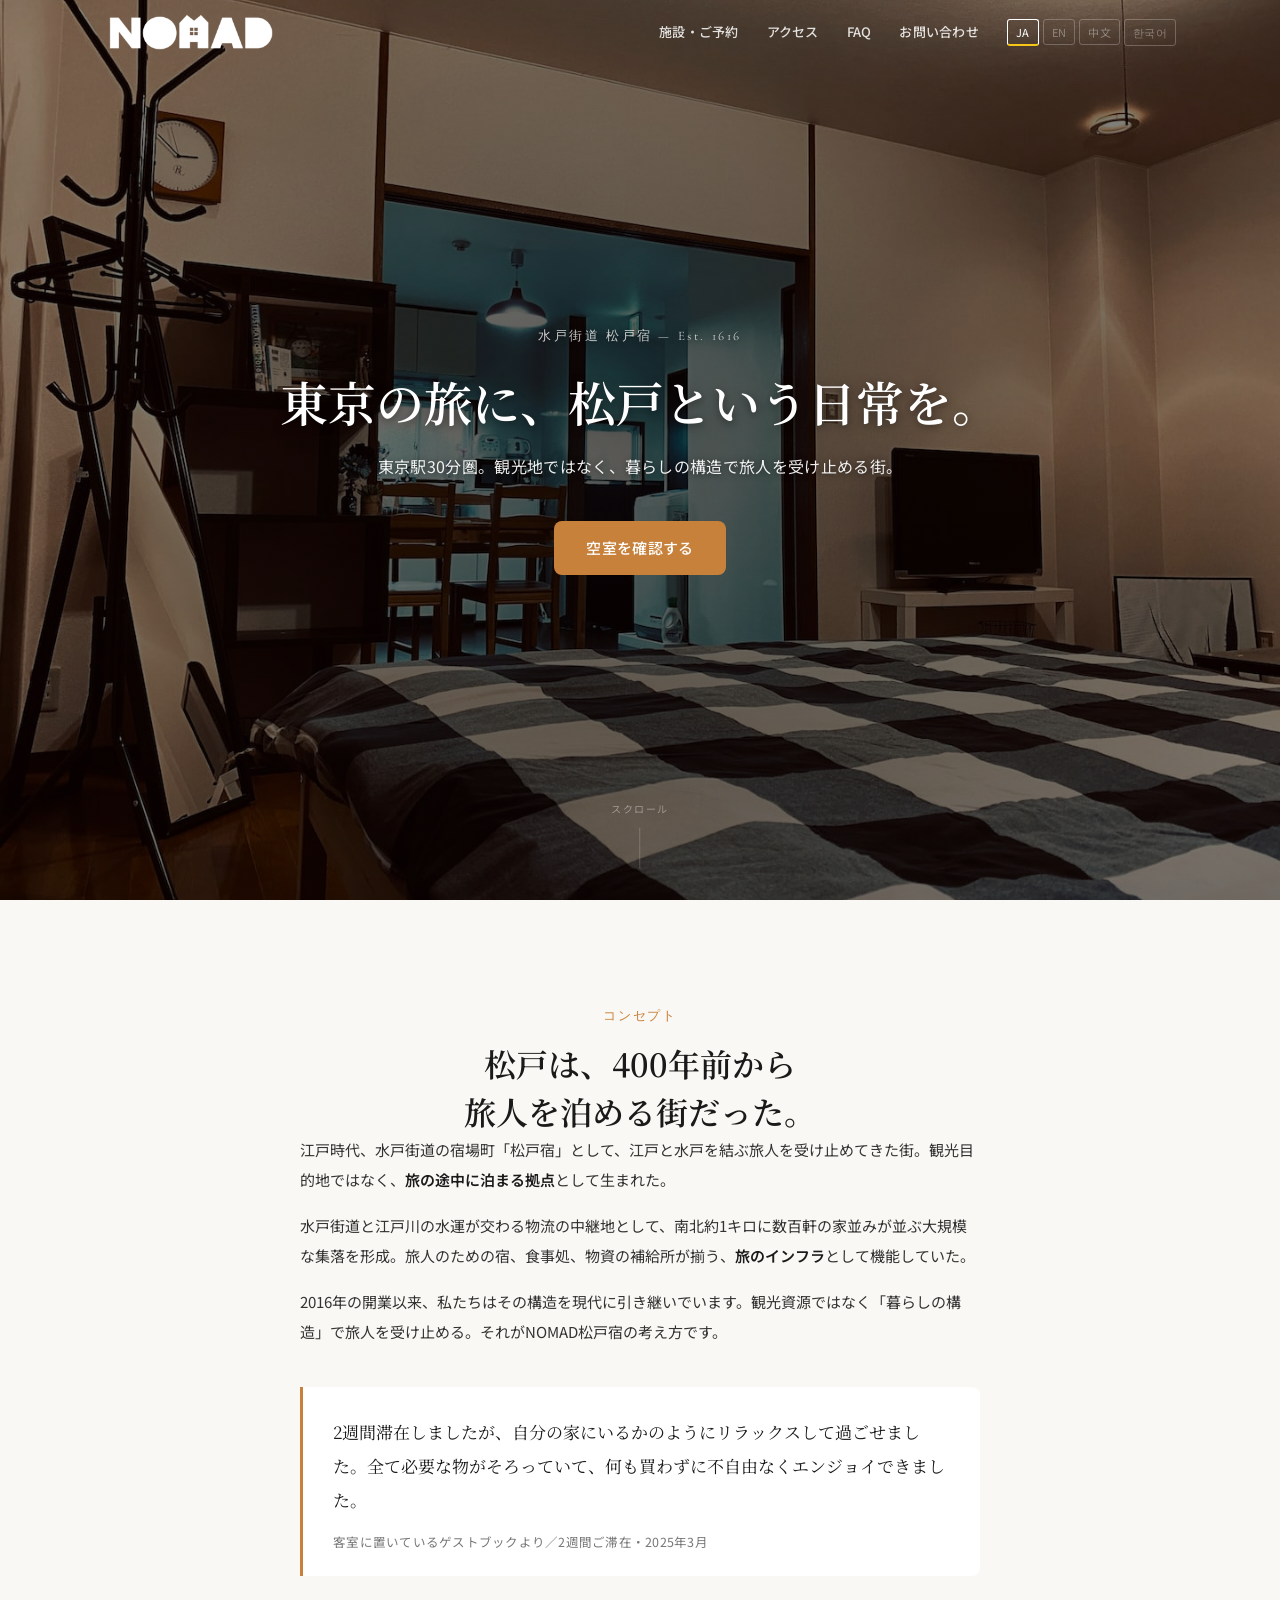
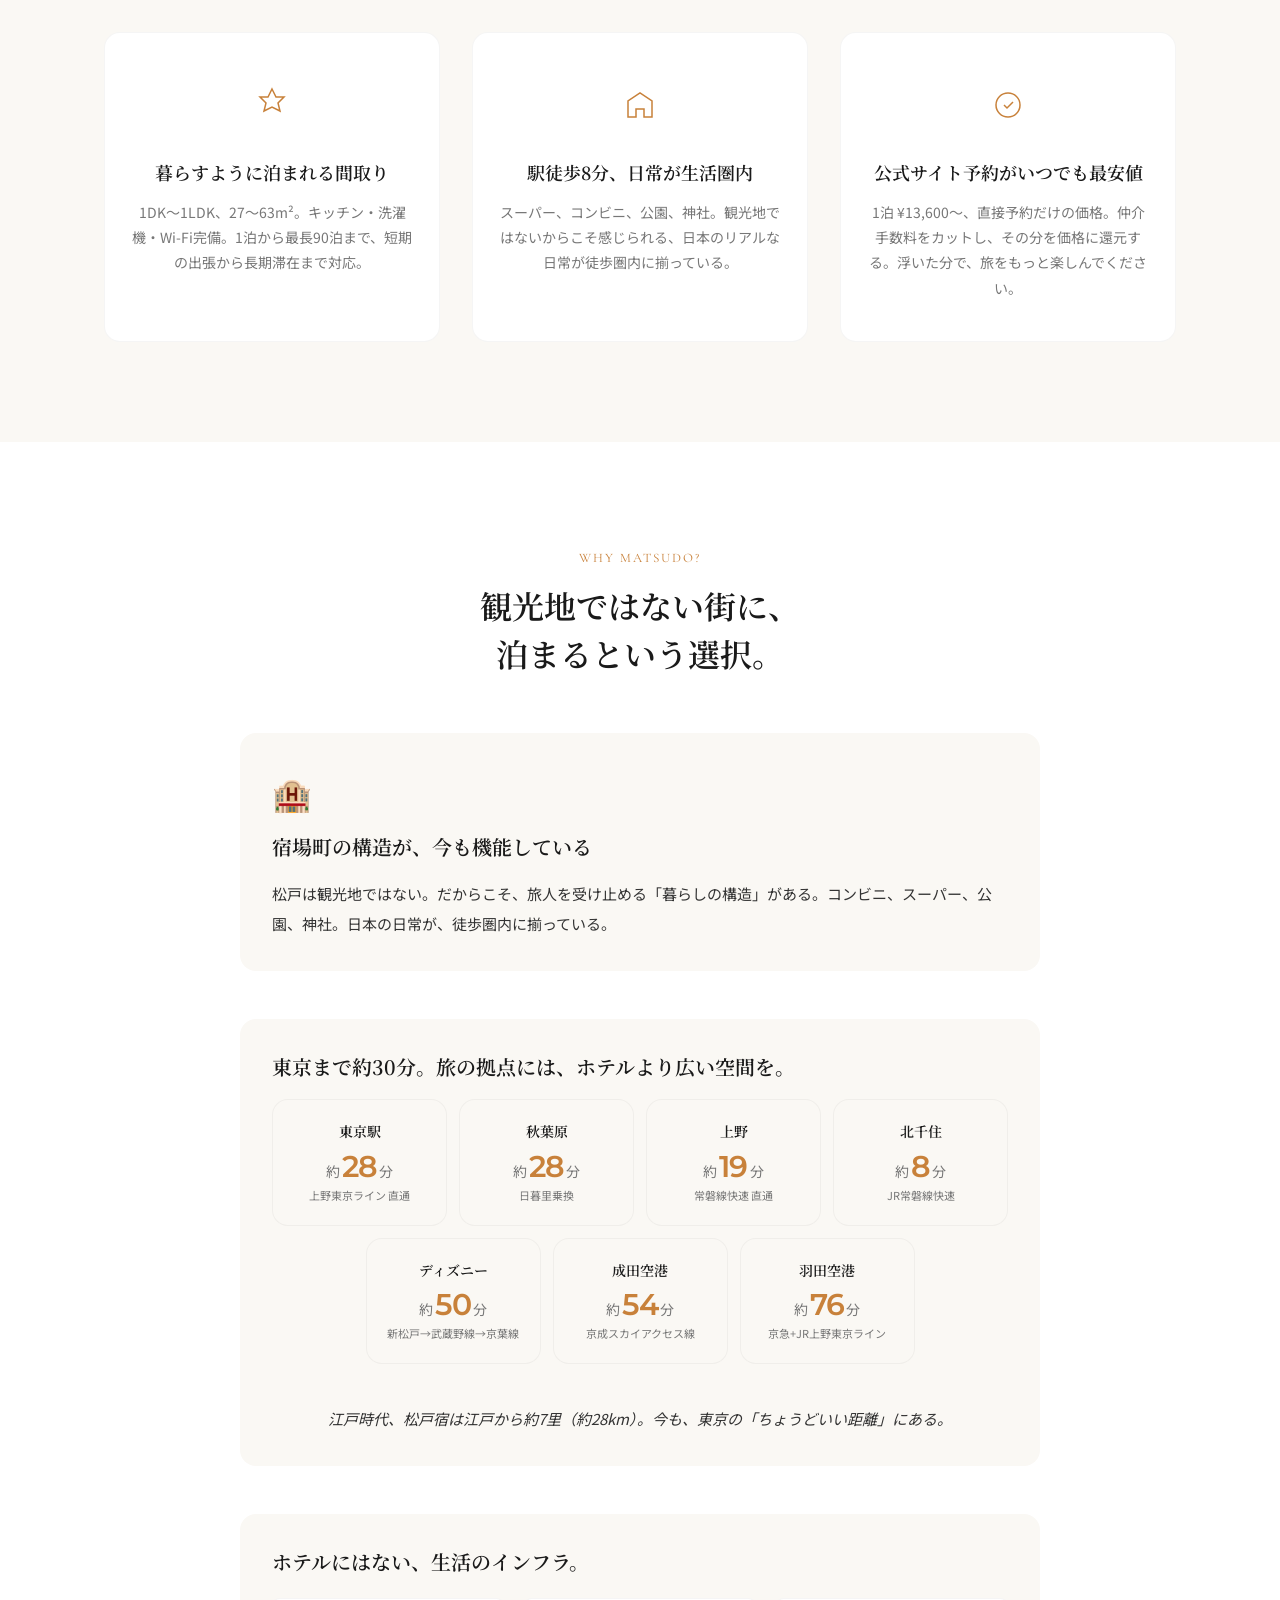
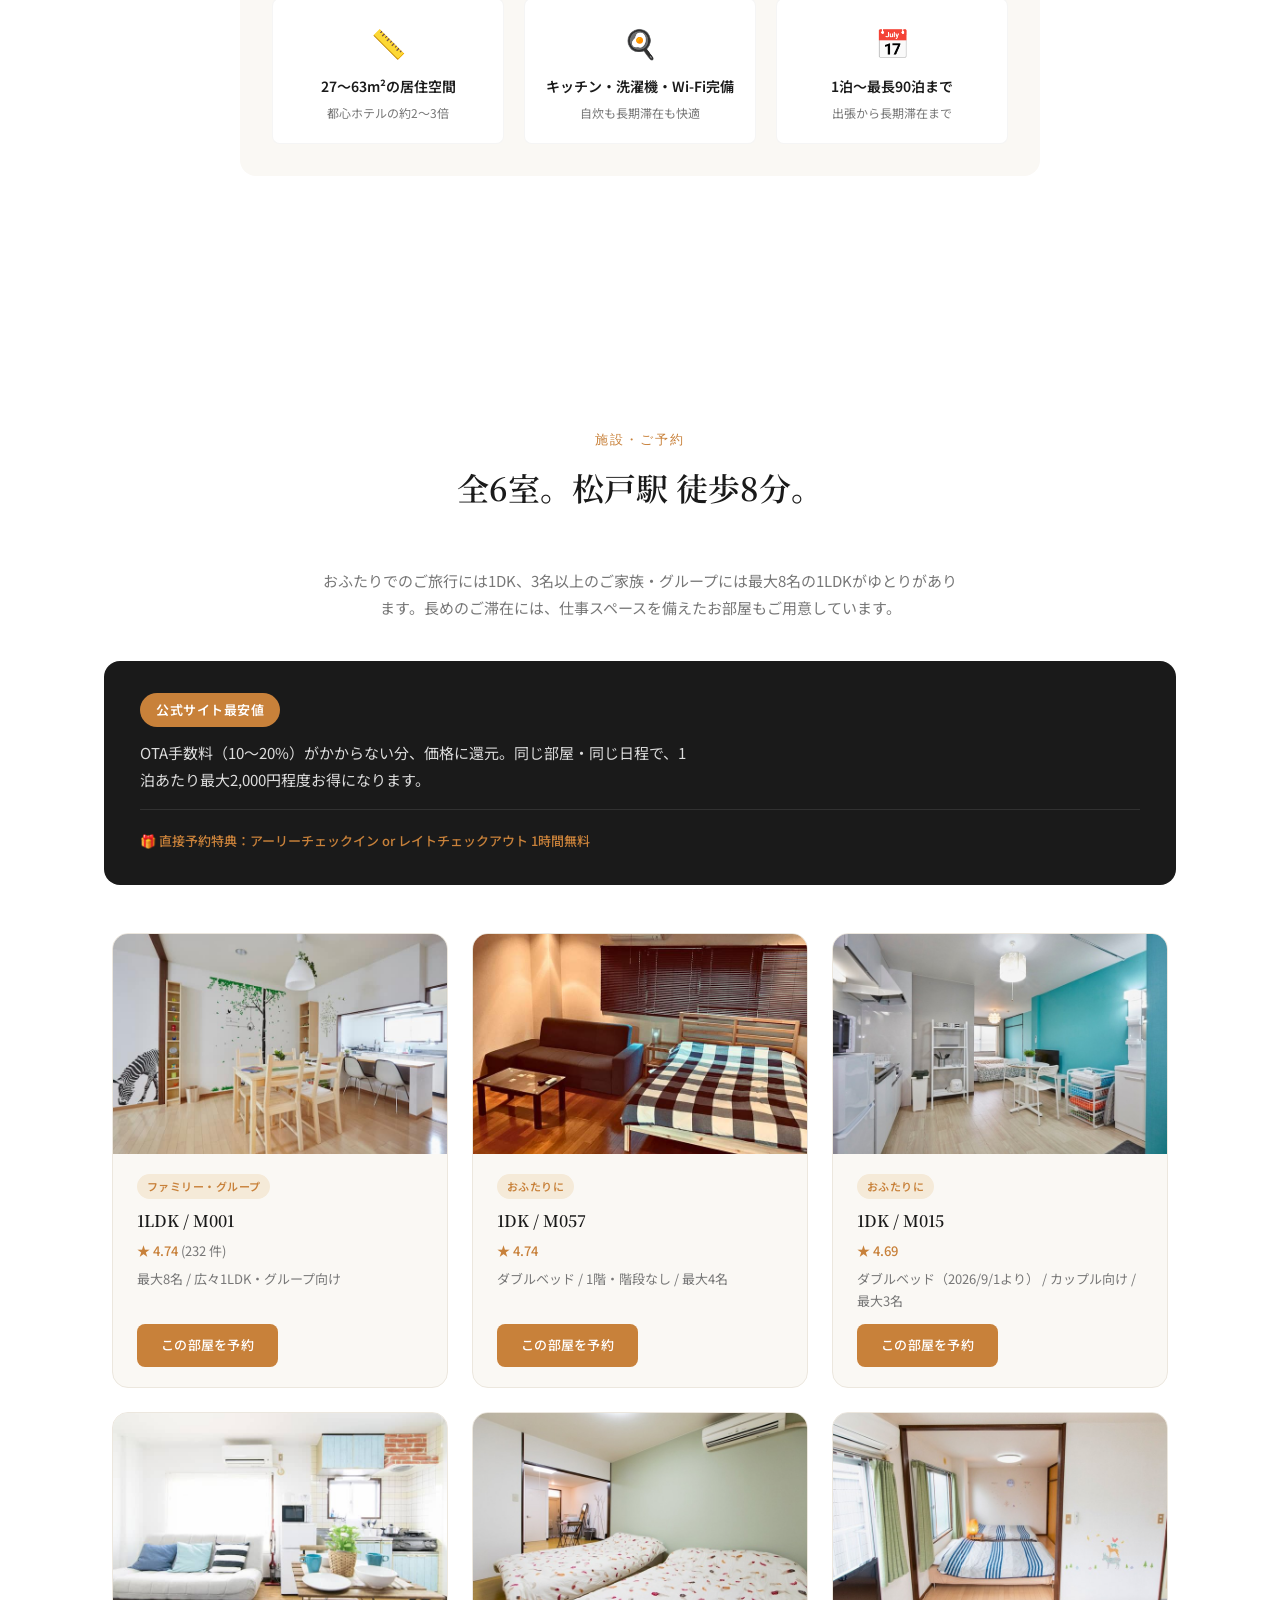
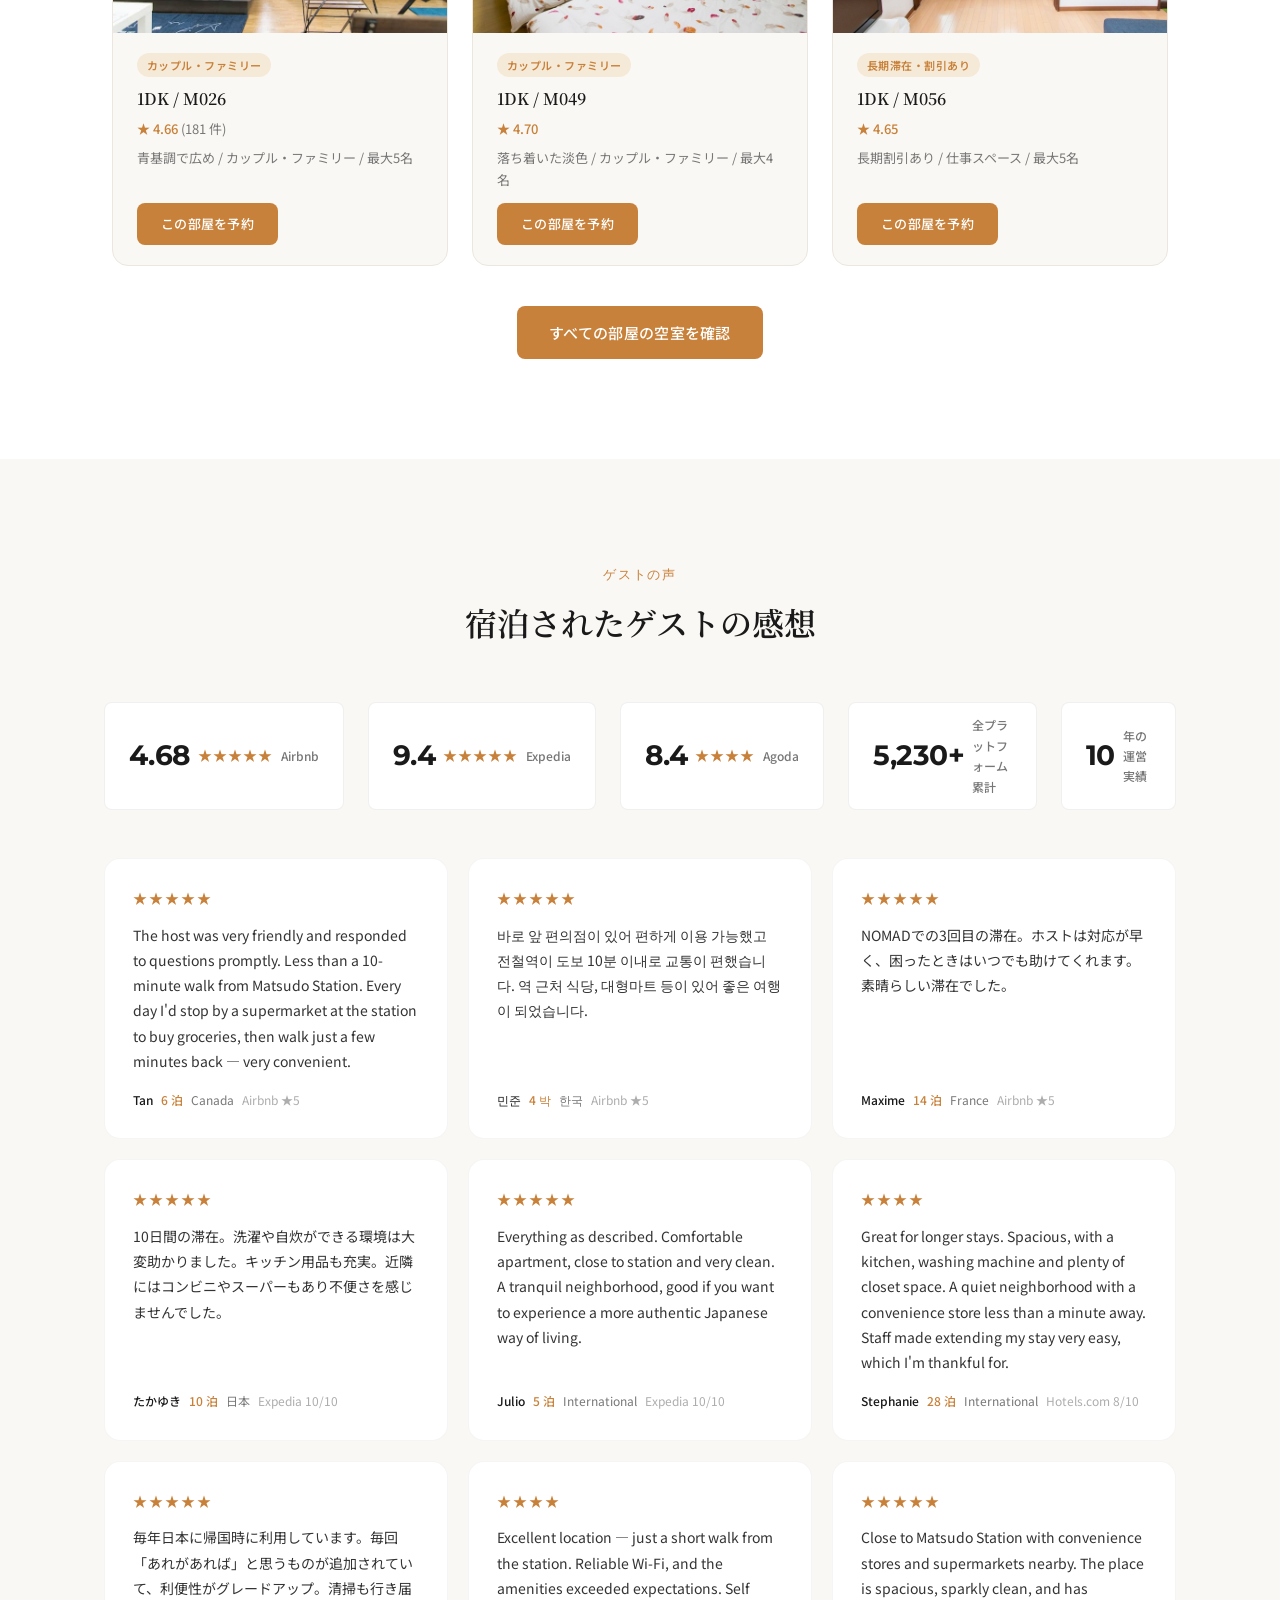
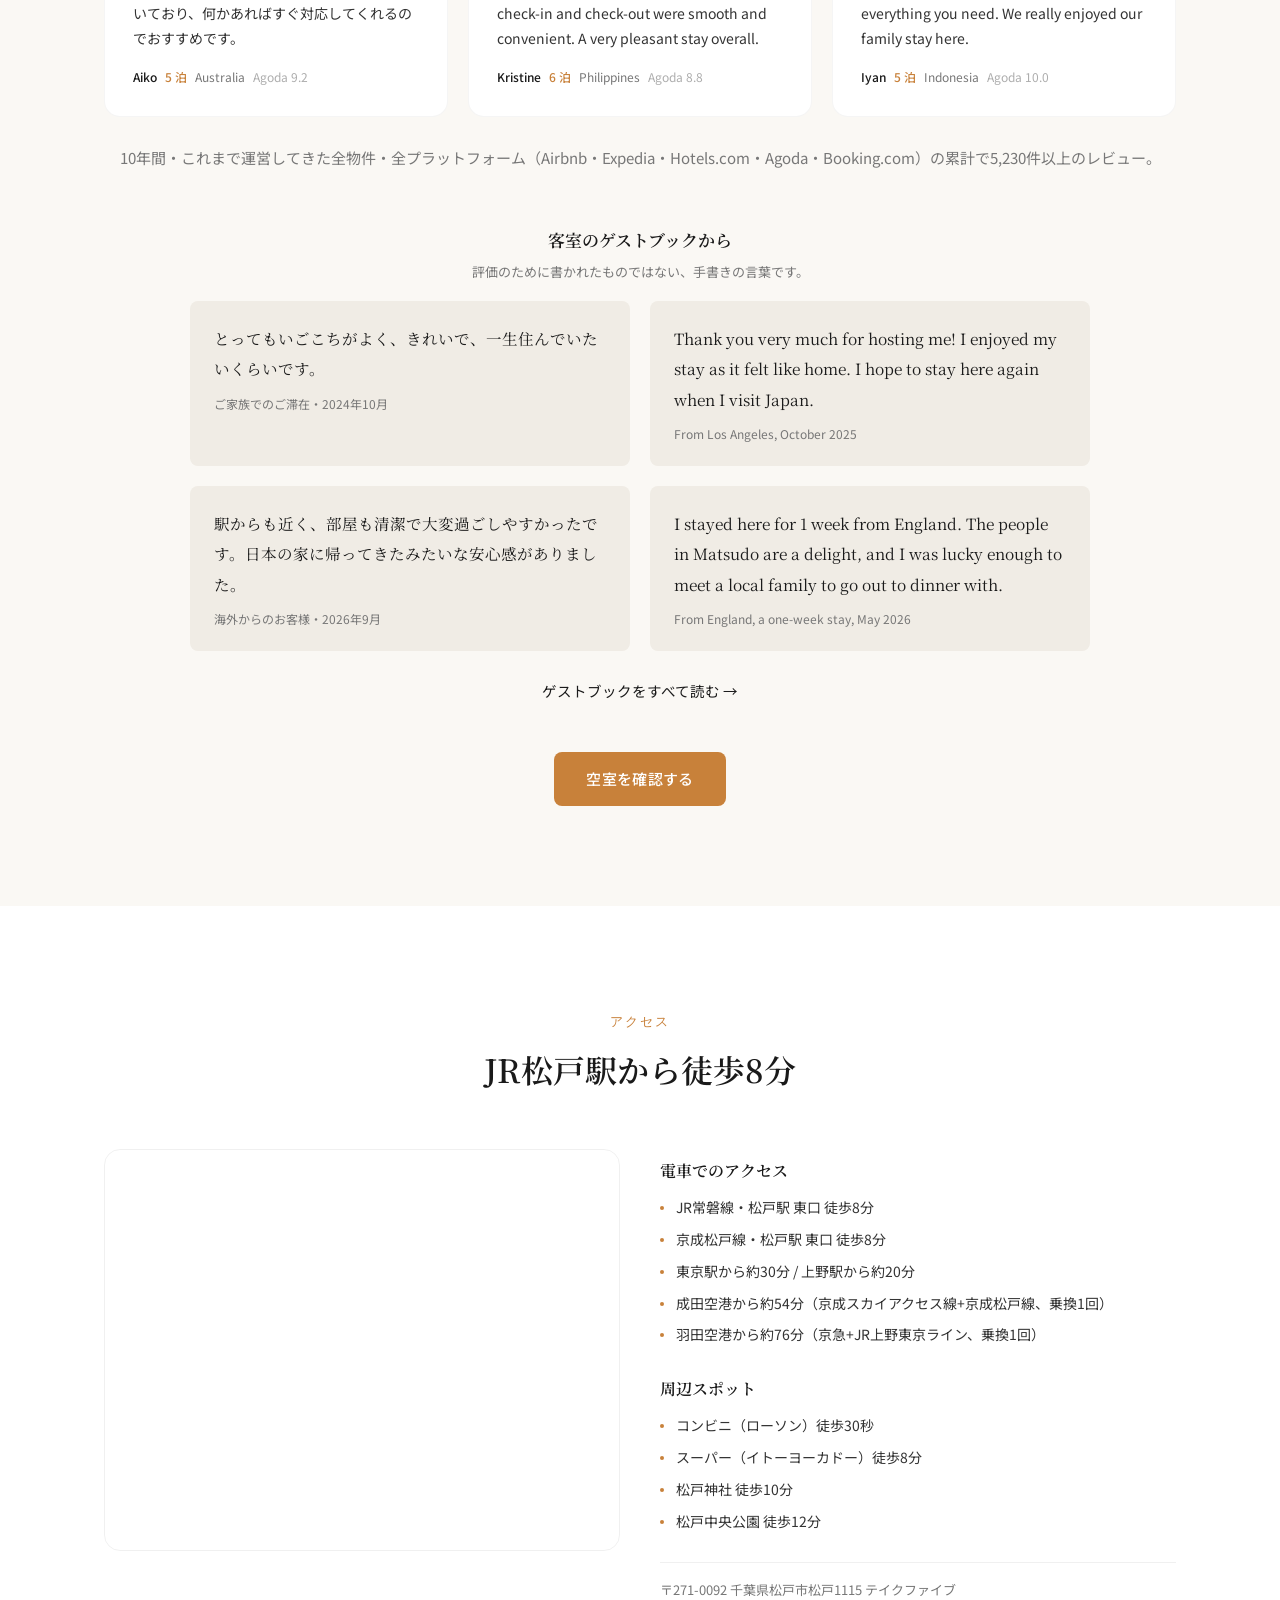
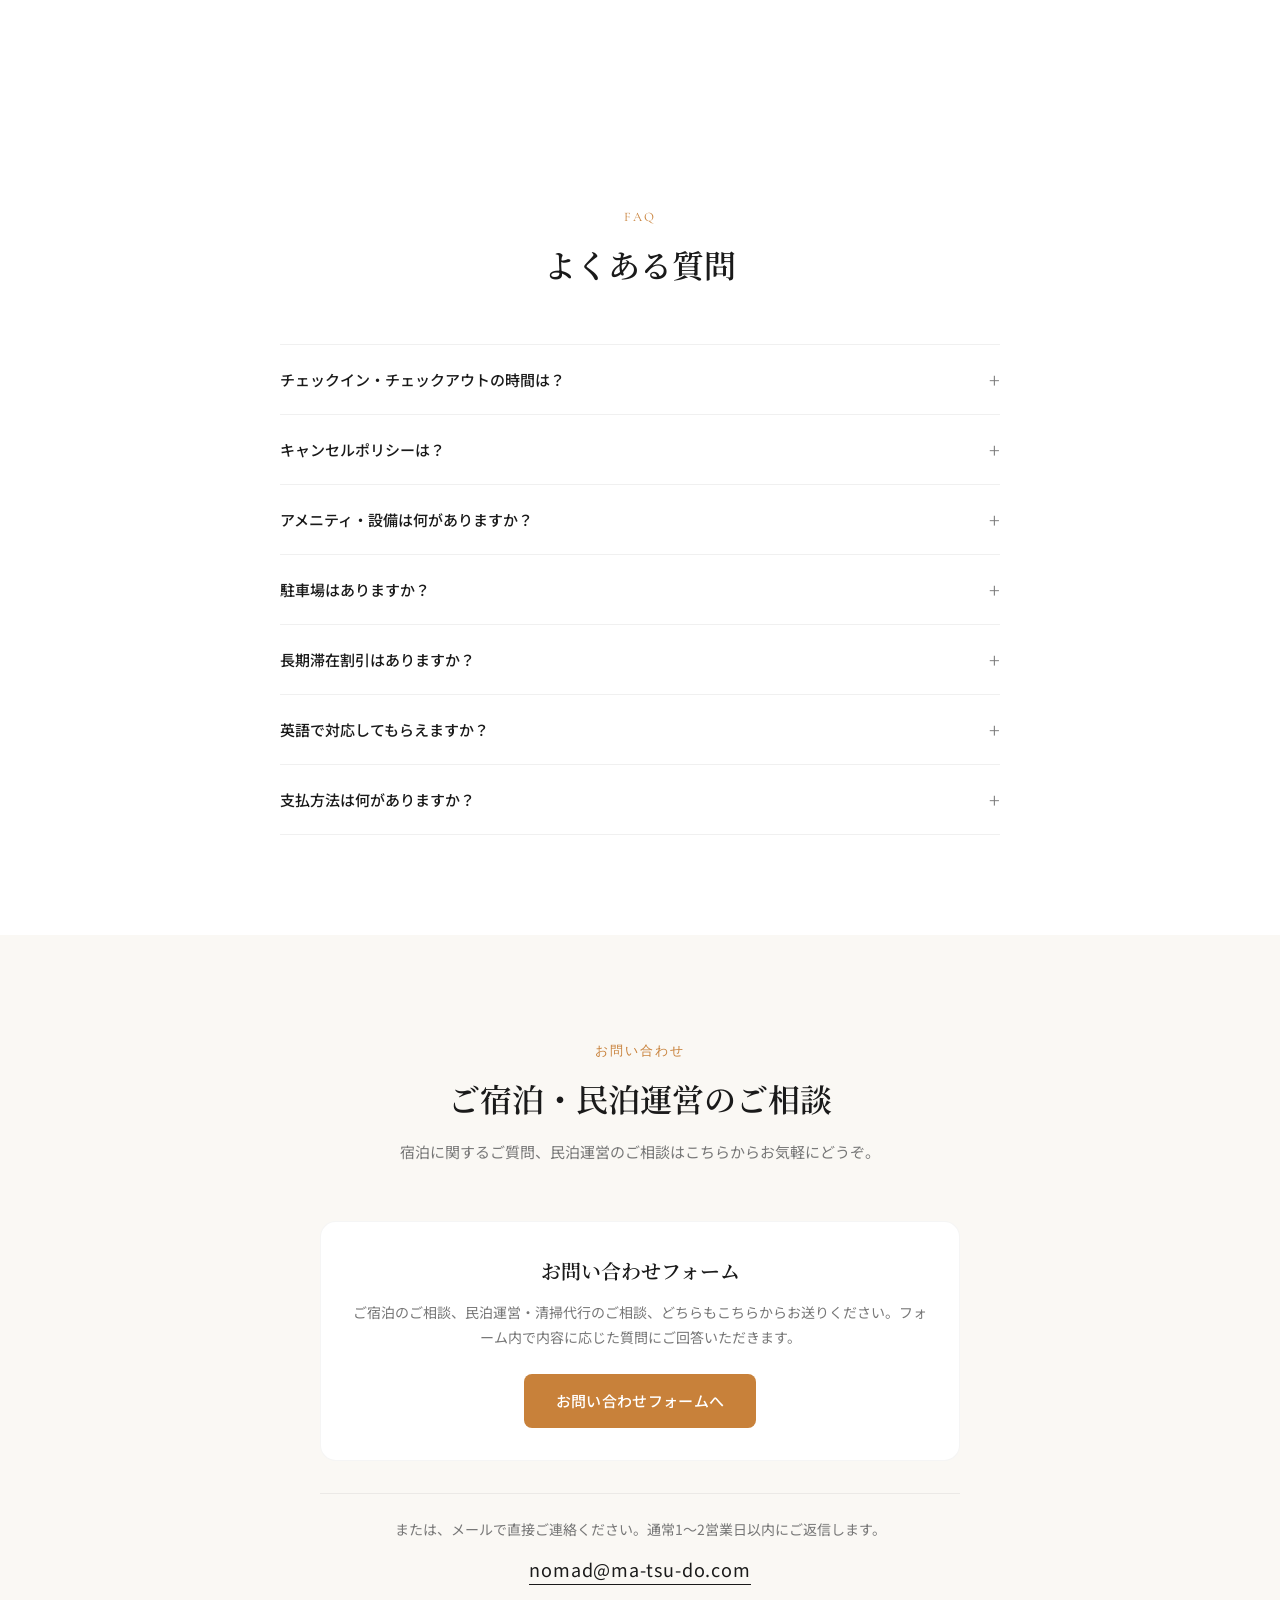
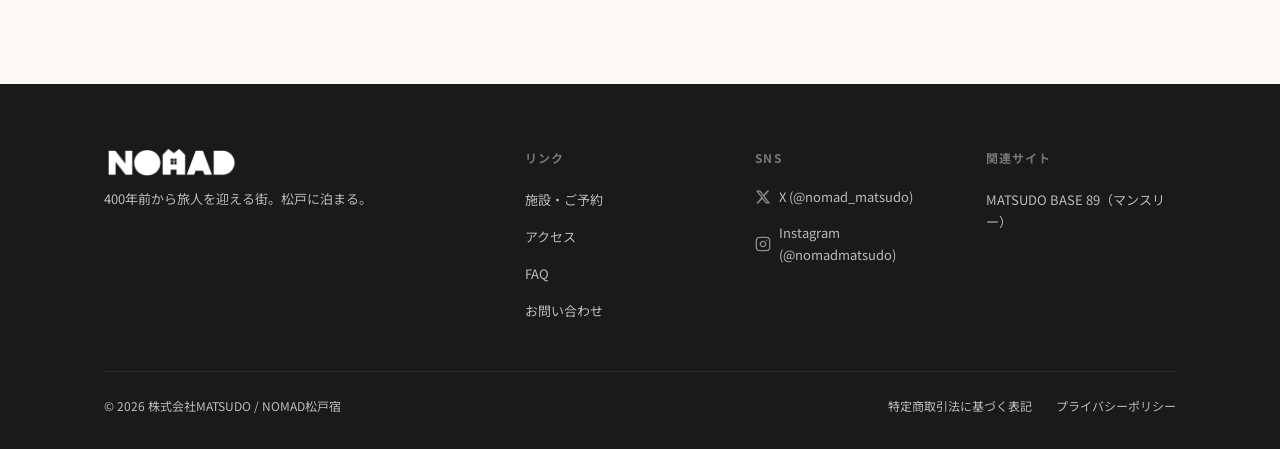
==== index.html @ 2a86c9de "101の表記を「段差なし」から「階段なし」に修正（入口に2段のステップがあるため） Co-Authored-By: Claude Opus 5.5 <noreply@anthropic.com>" ====
<!DOCTYPE html>
<html lang="ja">
<head>
  <meta charset="UTF-8">
  <meta name="viewport" content="width=device-width, initial-scale=1.0">
  <title>NOMAD 松戸宿 | 400年前から旅人を迎える街、松戸に泊まる。</title>
  <meta name="description" content="400年前から旅人を迎える街、松戸に泊まる。松戸駅徒歩8分・全6室の民泊（1DK中心 / 1LDKあり）。キッチン・洗濯機・Wi-Fi完備。1泊から最長90泊まで、出張・観光・長期滞在に。成田空港54分／羽田76分。公式サイト直接予約で最安値保証。">
  <meta property="og:title" content="NOMAD 松戸宿 | 400年前から旅人を迎える街、松戸に泊まる。">
  <meta property="og:description" content="400年前から旅人を迎えてきた松戸で、暮らすように過ごす。松戸駅徒歩8分・全6室（1DK中心 / 1LDKあり）。">
  <meta property="og:type" content="website">
  <meta property="og:url" content="https://nomadmatsudo.com">
  <meta property="og:image" content="https://nomadmatsudo.com/img/ogp-2026-10.jpg">
  <meta property="og:image:width" content="1200">
  <meta property="og:image:height" content="630">
  <meta property="og:locale" content="ja_JP">
  <meta property="og:locale:alternate" content="en_US">
  <meta property="og:locale:alternate" content="zh_CN">
  <meta property="og:locale:alternate" content="ko_KR">
  <link rel="canonical" href="https://nomadmatsudo.com">
  <meta name="robots" content="index,follow">
  <link rel="preload" as="image" href="img/hero-bg.jpg">
  <link rel="preconnect" href="https://fonts.googleapis.com">
  <link rel="preconnect" href="https://fonts.gstatic.com" crossorigin>
  <link href="https://fonts.googleapis.com/css2?family=Cormorant+Garamond:ital,wght@0,400;0,600;1,400&family=Montserrat:wght@600;700&family=Noto+Sans+JP:wght@300;400;500;700&family=Noto+Serif+JP:wght@400;600;700&display=swap" rel="stylesheet">

  <script type="application/ld+json">
  {
    "@context": "https://schema.org",
    "@type": "LodgingBusiness",
    "name": "NOMAD 松戸宿",
    "description": "かつて宿場町だった街、松戸に泊まる。松戸駅徒歩8分の宿。1泊から最長90泊まで対応。",
    "url": "https://nomadmatsudo.com",
    "address": {
      "@type": "PostalAddress",
      "streetAddress": "松戸1115 テイクファイブ",
      "addressLocality": "松戸市",
      "addressRegion": "千葉県",
      "postalCode": "271-0092",
      "addressCountry": "JP"
    },
    "geo": {
      "@type": "GeoCoordinates",
      "latitude": 35.779743,
      "longitude": 139.901207
    },
    "offers": {
      "@type": "AggregateOffer",
      "lowPrice": 13600,
      "priceCurrency": "JPY",
      "availability": "https://schema.org/InStock"
    },
    "numberOfRooms": 6,
    "checkinTime": "15:00",
    "checkoutTime": "11:00",
    "sameAs": [
      "https://x.com/nomad_matsudo",
      "https://www.instagram.com/nomadmatsudo/"
    ]
  }
  </script>

<style>
/* ========================================
   NOMAD 松戸宿 — LP Stylesheet v6
   ======================================== */

/* --- Custom Properties --- */
:root {
  --ink: #1a1a1a;
  --warm: #c8813a;
  --warm-light: #f5ead8;
  --bg: #faf8f4;
  --bg-alt: #f0ece5;
  --text: #333;
  --text-light: #777;
  --white: #fff;
  --serif: 'Noto Serif JP', serif;
  --sans: 'Noto Sans JP', sans-serif;
  --display: 'Cormorant Garamond', serif;
  --radius: 8px;
  --radius-lg: 16px;
  --transition: 0.3s ease;
  --max-width: 1120px;
  /* NOMAD logo colors — accent use only */
  --nomad-blue: #1a3da6;
  --nomad-yellow: #f5c518;
  --nomad-red: #d4251b;
  --nomad-pink: #e87aa4;
}

/* --- Reset --- */
*, *::before, *::after { box-sizing: border-box; margin: 0; padding: 0; }
html { scroll-behavior: smooth; font-size: 16px; }
body {
  font-family: var(--sans);
  color: var(--text);
  background: var(--bg);
  line-height: 1.7;
  -webkit-font-smoothing: antialiased;
}
a { color: inherit; text-decoration: none; }
ul { list-style: none; }
img { max-width: 100%; display: block; }

/* --- Container --- */
.container { max-width: var(--max-width); margin: 0 auto; padding: 0 24px; }

/* --- Buttons --- */
.btn {
  display: inline-block;
  padding: 14px 32px;
  font-family: var(--sans);
  font-size: 15px;
  font-weight: 500;
  border-radius: var(--radius);
  transition: var(--transition);
  cursor: pointer;
  border: none;
  letter-spacing: 0.02em;
}
.btn-primary {
  background: var(--warm);
  color: var(--white);
}
.btn-primary:hover {
  background: #b57230;
  transform: translateY(-1px);
}
.btn-outline {
  background: transparent;
  color: var(--white);
  border: 1.5px solid rgba(255,255,255,0.6);
}
.btn-outline:hover {
  background: rgba(255,255,255,0.1);
  border-color: var(--white);
}

/* --- Section Common --- */
.section { padding: 100px 0; }
.section-header { text-align: center; margin-bottom: 56px; }
.section-tag {
  display: inline-block;
  font-family: var(--display);
  font-size: 13px;
  letter-spacing: 0.15em;
  text-transform: uppercase;
  color: var(--warm);
  margin-bottom: 12px;
}
.section-title {
  font-family: var(--serif);
  font-size: 32px;
  font-weight: 600;
  line-height: 1.5;
  color: var(--ink);
}
.section-lead {
  font-size: 15px;
  color: var(--text-light);
  max-width: 640px;
  margin: 16px auto 0;
  line-height: 1.8;
}

/* --- Fade-in Animation --- */
.fade-in {
  opacity: 0;
  transform: translateY(24px);
  transition: opacity 0.6s ease, transform 0.6s ease;
}
.fade-in.visible {
  opacity: 1;
  transform: translateY(0);
}

/* ========================================
   HEADER
   ======================================== */
.header {
  position: fixed;
  top: 0; left: 0; right: 0;
  z-index: 100;
  background: transparent;
  transition: background 0.3s, box-shadow 0.3s;
}
.header.scrolled {
  background: rgba(250, 248, 244, 0.96);
  backdrop-filter: blur(8px);
  box-shadow: 0 1px 0 rgba(0,0,0,0.06);
}
.header-inner {
  max-width: var(--max-width);
  margin: 0 auto;
  padding: 0 24px;
  height: 64px;
  display: flex;
  align-items: center;
  justify-content: space-between;
}
.logo {
  display: flex;
  align-items: center;
}
.logo-img {
  height: 36px;
  width: auto;
  display: block;
  /* invert on dark hero, normal on scrolled */
  filter: brightness(0) invert(1);
  transition: filter var(--transition);
}
.header.scrolled .logo-img {
  filter: none;
}

.nav { display: flex; align-items: center; gap: 28px; }
.nav-link {
  font-size: 13px;
  font-weight: 500;
  color: rgba(255,255,255,0.85);
  transition: color var(--transition);
  letter-spacing: 0.02em;
}
.nav-link:hover { color: var(--white); }
.header.scrolled .nav-link { color: var(--text); }
.header.scrolled .nav-link:hover { color: var(--warm); }

/* Language Switcher — 4 buttons */
.lang-switcher {
  display: flex;
  gap: 4px;
  align-items: center;
}
.lang-btn {
  font-family: var(--sans);
  font-size: 11px;
  padding: 4px 8px;
  border: 1px solid rgba(255,255,255,0.4);
  border-radius: 3px;
  background: transparent;
  color: rgba(255,255,255,0.6);
  cursor: pointer;
  opacity: 0.6;
  transition: var(--transition);
  letter-spacing: 0.03em;
}
.lang-btn.active,
.lang-btn:hover {
  opacity: 1;
  color: var(--white);
  border-color: var(--white);
}
.lang-btn.active {
  border-bottom: 2px solid var(--nomad-yellow);
}
.header.scrolled .lang-btn {
  border-color: var(--text-light);
  color: var(--text-light);
}
.header.scrolled .lang-btn.active,
.header.scrolled .lang-btn:hover {
  color: var(--ink);
  border-color: var(--ink);
}
.header.scrolled .lang-btn.active {
  border-bottom-color: var(--warm);
}

/* Hamburger */
.hamburger {
  display: none;
  flex-direction: column;
  gap: 5px;
  background: none;
  border: none;
  cursor: pointer;
  padding: 4px;
}
.hamburger span {
  display: block;
  width: 22px;
  height: 1.5px;
  background: var(--white);
  transition: var(--transition);
}
.header.scrolled .hamburger span { background: var(--ink); }

/* ========================================
   HERO
   ======================================== */
.hero {
  position: relative;
  min-height: 100vh;
  display: flex;
  align-items: center;
  justify-content: center;
  overflow: hidden;
  background-image: url('img/hero-bg.jpg');
  background-size: cover;
  background-position: center;
}
.hero-overlay {
  position: absolute;
  inset: 0;
  /* 中央のコピー背後にスクリムを敷いて可読性を確保（従来は50%地点が0.25で写真に負けていた） */
  background:
    radial-gradient(ellipse 72% 58% at 50% 48%,
      rgba(0, 0, 0, 0.52) 0%,
      rgba(0, 0, 0, 0.22) 68%,
      rgba(0, 0, 0, 0) 100%),
    linear-gradient(
      to bottom,
      rgba(0, 0, 0, 0.45) 0%,
      rgba(0, 0, 0, 0.30) 50%,
      rgba(0, 0, 0, 0.55) 100%
    );
}
.hero-content {
  position: relative;
  z-index: 1;
  text-align: center;
  padding: 0 24px;
}
.hero-tag {
  font-family: var(--display);
  font-size: 13px;
  letter-spacing: 0.2em;
  color: rgba(255,255,255,0.78);
  margin-bottom: 20px;
  text-shadow: 0 1px 6px rgba(0,0,0,0.55);
}
.hero-title {
  font-family: var(--serif);
  font-size: 48px;
  font-weight: 600;
  color: var(--white);
  line-height: 1.4;
  margin-bottom: 16px;
  text-shadow: 0 2px 10px rgba(0,0,0,0.5);
}
.hero-subtitle {
  font-family: var(--sans);
  font-size: 16px;
  font-weight: 400;
  line-height: 1.9;
  letter-spacing: 0.02em;
  color: rgba(255,255,255,0.92);
  max-width: 34em;
  margin: 0 auto 40px;
  text-shadow: 0 1px 6px rgba(0,0,0,0.55);
}
.hero-cta {
  display: flex;
  gap: 16px;
  justify-content: center;
  flex-wrap: wrap;
}
.hero-scroll {
  position: absolute;
  bottom: 32px;
  left: 50%;
  transform: translateX(-50%);
  text-align: center;
  z-index: 1;
}
.hero-scroll span {
  font-size: 10px;
  letter-spacing: 0.15em;
  text-transform: uppercase;
  color: rgba(255,255,255,0.4);
}
.scroll-line {
  width: 1px;
  height: 40px;
  background: rgba(255,255,255,0.2);
  margin: 8px auto 0;
  animation: scrollPulse 2s ease-in-out infinite;
}
@keyframes scrollPulse {
  0%, 100% { opacity: 0.2; transform: scaleY(0.6); }
  50% { opacity: 0.6; transform: scaleY(1); }
}

/* ========================================
   CONCEPT
   ======================================== */
.concept { background: var(--bg); }
.concept-lead-body { max-width: 680px; margin: 0 auto 40px; text-align: left; }
.concept-lead-body p { font-size: 15px; line-height: 2; color: var(--text); margin-bottom: 16px; }
.concept-lead-body p:last-child { margin-bottom: 0; }
.concept-lead-body strong { color: var(--ink); font-weight: 600; }
/* --- ゲストブックの引用（手書きの一次情報） --- */
.gb-quote { max-width: 680px; margin: 0 auto 44px; padding: 28px 30px 24px;
  background: var(--white); border-left: 3px solid var(--warm);
  border-radius: 0 var(--radius) var(--radius) 0; }
.gb-quote p { font-family: var(--serif); font-size: 17px; line-height: 2; color: var(--ink);
  margin: 0 0 14px; text-align: left; }
.gb-quote .gb-src { text-align: left; font-size: 12.5px; line-height: 1.7; color: var(--text-light); letter-spacing: .02em; }
.gb-list { display: grid; grid-template-columns: repeat(2, 1fr); gap: 20px;
  max-width: 900px; margin: 0 auto; }
.gb-item { background: var(--bg-alt); border-radius: var(--radius); padding: 22px 24px; text-align: left; }
.gb-item p { font-family: var(--serif); font-size: 15.5px; line-height: 1.95; color: var(--ink); margin: 0 0 10px; }
.gb-item .gb-src { font-size: 12px; color: var(--text-light); }
.gb-head { max-width: 900px; margin: 56px auto 18px; text-align: center; }
.gb-head h3 { font-family: var(--serif); font-size: 17px; font-weight: 600; color: var(--ink); margin: 0 0 6px; }
.gb-head p { font-size: 13px; color: var(--text-light); margin: 0; }
@media (max-width: 760px) { .gb-list { grid-template-columns: 1fr; } .gb-quote { padding: 22px 20px 20px; } .gb-quote p { font-size: 15.5px; } }
.concept-grid {
  display: grid;
  grid-template-columns: repeat(3, 1fr);
  gap: 32px;
}
.concept-card {
  text-align: center;
  padding: 40px 24px;
  background: var(--white);
  border-radius: var(--radius-lg);
  border: 1px solid rgba(0,0,0,0.04);
  transition: box-shadow var(--transition);
}
.concept-card:hover {
  box-shadow: 0 8px 32px rgba(0,0,0,0.06);
}
.concept-icon {
  width: 64px;
  height: 64px;
  margin: 0 auto 20px;
  display: flex;
  align-items: center;
  justify-content: center;
  color: var(--warm);
}
.concept-title {
  font-family: var(--serif);
  font-size: 18px;
  font-weight: 600;
  color: var(--ink);
  margin-bottom: 12px;
}
.concept-desc {
  font-size: 14px;
  color: var(--text-light);
  line-height: 1.8;
}

/* ========================================
   WHY MATSUDO
   ======================================== */
.why-matsudo { background: var(--white); }
.why-block {
  max-width: 800px;
  margin: 0 auto 48px;
  padding: 32px;
  background: var(--bg);
  border-radius: var(--radius-lg);
}
.why-block h3 {
  font-family: var(--serif);
  font-size: 20px;
  font-weight: 600;
  color: var(--ink);
  margin-bottom: 16px;
  line-height: 1.6;
}
.why-block > p {
  font-size: 15px;
  line-height: 2;
  color: var(--text);
}
.why-block-icon {
  font-size: 32px;
  margin-bottom: 12px;
}
.access-note {
  font-size: 13px;
  color: var(--text-light);
  margin-top: 16px;
  font-style: italic;
  text-align: center;
}
.comfort-points {
  display: grid;
  grid-template-columns: repeat(3, 1fr);
  gap: 20px;
  margin-top: 20px;
}
.comfort-point {
  text-align: center;
  padding: 20px 12px;
  background: var(--white);
  border-radius: var(--radius);
  border: 1px solid rgba(0,0,0,0.04);
}
.comfort-icon { font-size: 28px; display: block; margin-bottom: 8px; }
.comfort-point span:not(.comfort-icon) { display: block; font-size: 14px; font-weight: 600; color: var(--ink); margin-bottom: 4px; }
.comfort-point small { display: block; font-size: 12px; color: var(--text-light); }
.transit-grid {
  /* 7枚を4+3の中央揃えに。6列グリッドだと羽田空港だけが2行目左端に孤立し、
     7列に詰めるとカードが約97pxまで痩せて路線名が折り返す */
  display: flex;
  flex-wrap: wrap;
  justify-content: center;
  gap: 12px;
  margin-bottom: 40px;
}
.transit-card {
  flex: 0 1 calc(25% - 9px);
  min-width: 148px;
  background: var(--bg);
  border-radius: var(--radius-lg);
  padding: 20px 12px;
  text-align: center;
  border: 1px solid rgba(0,0,0,0.04);
  transition: box-shadow var(--transition), transform var(--transition);
}
.transit-card:hover {
  box-shadow: 0 8px 24px rgba(0,0,0,0.06);
  transform: translateY(-2px);
}
.transit-dest {
  display: block;
  font-family: var(--serif);
  font-size: 14px;
  font-weight: 600;
  color: var(--ink);
  margin-bottom: 8px;
}
.transit-time {
  display: flex;
  align-items: baseline;
  justify-content: center;
  color: var(--warm);
  margin-bottom: 4px;
  line-height: 1;
}
.transit-time .t-num {
  font-family: 'Montserrat', var(--sans);
  font-size: 30px;
  font-weight: 600;
  letter-spacing: -0.02em;
}
.transit-time .t-fix {
  font-family: var(--sans);
  font-size: 14px;
  font-weight: 400;
  color: var(--text-light);
  margin: 0 2px;
}
.transit-line {
  display: block;
  font-size: 11px;
  color: var(--text-light);
}
.why-cta { text-align: center; }

/* ========================================
   ROOMS
   ======================================== */
.rooms { background: var(--white); }
.rooms-stats {
  display: flex;
  justify-content: center;
  gap: 48px;
  margin-bottom: 48px;
}
.stat { text-align: center; }
.stat-num {
  display: block;
  font-family: 'Montserrat', var(--sans);
  font-size: 40px;
  letter-spacing: -0.02em;
  font-weight: 600;
  color: var(--ink);
}
.stat-label {
  font-size: 13px;
  color: var(--text-light);
}
.rooms-grid {
  display: grid;
  /* auto-fit + 上限幅：1〜3枚のどのカテゴリでもカードが伸びきらず中央に揃う */
  /* 3列 × 336px + gap48px = 1056px ≤ コンテナ内寸1072px（342pxだと2pxはみ出して2列に落ちる） */
  grid-template-columns: repeat(auto-fit, minmax(260px, 336px));
  justify-content: center;
  gap: 24px;
  margin-bottom: 40px;
}
.room-card {
  border-radius: var(--radius-lg);
  overflow: hidden;
  background: var(--bg);
  transition: transform var(--transition), box-shadow var(--transition);
}
.room-card:hover {
  transform: translateY(-4px);
  box-shadow: 0 12px 40px rgba(0,0,0,0.08);
}
.room-img {
  height: 220px;
  display: flex;
  align-items: center;
  justify-content: center;
}
.room-img img {
  width: 100%;
  height: 220px;
  object-fit: cover;
}
.room-placeholder {
  font-size: 13px;
  color: var(--text-light);
}
.room-info {
  padding: 20px 24px;
}
.room-info h3 {
  font-family: var(--serif);
  font-size: 16px;
  font-weight: 600;
  color: var(--ink);
  margin-bottom: 6px;
}
.room-info p {
  font-size: 13px;
  color: var(--text-light);
}
.room-category-label {
  font-family: var(--serif);
  font-size: 16px;
  font-weight: 600;
  color: var(--ink);
  margin-bottom: 20px;
  padding-left: 16px;
  border-left: 3px solid var(--warm);
}
.room-rating {
  font-size: 13px;
  color: var(--warm);
  font-weight: 500;
  margin-bottom: 6px;
}
.room-rating span {
  color: var(--text-light);
  font-weight: 400;
}
.room-book-btn {
  display: inline-block;
  margin-top: 12px;
  padding: 10px 24px;
  font-size: 13px;
  font-weight: 500;
  color: var(--white);
  background: var(--warm);
  border: none;
  border-radius: var(--radius);
  transition: var(--transition);
  letter-spacing: 0.02em;
}
.room-book-btn:hover {
  background: #b57230;
  transform: translateY(-1px);
  color: var(--white);
}
.room-type-tag {
  display: inline-block;
  margin-bottom: 8px;
  padding: 3px 10px;
  font-size: 11px;
  font-weight: 600;
  letter-spacing: 0.04em;
  color: var(--warm);
  background: var(--warm-light);
  border-radius: 999px;
  align-self: flex-start;
}
/* カードの高さが揃わないと予約ボタンの位置がばらつくため、下端で揃える */
.room-card { display: flex; flex-direction: column; border: 1px solid #ece7de; }
.room-info { display: flex; flex-direction: column; flex: 1; }
.room-info p { margin-bottom: 12px; }
.room-info > .room-book-btn { margin-top: auto; align-self: flex-start; }
.rooms-cta { text-align: center; }
.room-card--inquiry {
  background: #f4f1ec;
  border: 1px solid rgba(0,0,0,0.06);
}
.room-card--inquiry:hover { transform: none; }
.room-card--inquiry .room-img img { filter: grayscale(0.35); }
.room-card--inquiry .room-info h3 { color: var(--text-light); }
.room-inquiry-badge {
  display: inline-block;
  margin-bottom: 8px;
  padding: 3px 10px;
  font-size: 11px;
  font-weight: 600;
  letter-spacing: 0.04em;
  color: var(--white);
  background: var(--text-light);
  border-radius: 999px;
}
.room-inquiry-note {
  margin-top: 8px;
  font-size: 13px;
  line-height: 1.7;
  color: var(--text-light);
}
.room-inquiry-ctas {
  display: flex;
  flex-wrap: wrap;
  gap: 8px;
  margin-top: 12px;
}
.room-inquiry-ctas .room-book-btn { margin-top: 0; }
.room-book-btn--secondary {
  background: transparent;
  color: var(--warm);
  border: 1px solid var(--warm);
}
.room-book-btn--secondary:hover {
  background: var(--warm);
  color: var(--white);
}

/* ========================================
   BEST PRICE BANNER
   ======================================== */
.best-price-banner {
  background: var(--ink);
  border-radius: var(--radius-lg);
  margin: 0 0 48px;
  overflow: hidden;
}
.best-price-inner {
  padding: 32px 36px;
}
.best-price-main {
  margin-bottom: 16px;
}
.best-price-badge {
  display: inline-block;
  background: var(--warm);
  color: var(--white);
  font-size: 13px;
  font-weight: 600;
  padding: 6px 16px;
  border-radius: 100px;
  letter-spacing: 0.04em;
  margin-bottom: 12px;
}
.best-price-reason {
  font-size: 15px;
  color: rgba(255, 255, 255, 0.85);
  line-height: 1.8;
  max-width: 560px;
}
.best-price-perk {
  padding-top: 16px;
  border-top: 1px solid rgba(255, 255, 255, 0.1);
}
.best-price-perk span {
  font-size: 13px;
  color: var(--warm);
  font-weight: 500;
}

/* ========================================
   REVIEWS
   ======================================== */
.reviews { background: var(--bg); }
.review-badges {
  display: flex;
  justify-content: center;
  gap: 24px;
  margin-bottom: 48px;
}
.review-badge {
  display: flex;
  align-items: center;
  gap: 8px;
  background: var(--white);
  padding: 12px 24px;
  border-radius: var(--radius);
  border: 1px solid rgba(0,0,0,0.06);
}
.badge-score {
  font-family: 'Montserrat', var(--sans);
  font-size: 28px;
  font-weight: 700;
  letter-spacing: -0.02em;
  color: var(--ink);
}
.badge-stars {
  color: var(--warm);
  font-size: 14px;
  letter-spacing: 1px;
}
.badge-source {
  font-size: 12px;
  color: var(--text-light);
  font-weight: 500;
}
/* Repeater Highlight */
.repeater-stories {
  max-width: 900px;
  margin: 0 auto 48px;
}
.repeater-title {
  font-family: var(--serif);
  font-size: 18px;
  font-weight: 600;
  color: var(--ink);
  margin-bottom: 24px;
  text-align: center;
}
.repeater-grid {
  display: grid;
  grid-template-columns: repeat(3, 1fr);
  gap: 20px;
}
.repeater-card {
  background: var(--white);
  border-radius: var(--radius-lg);
  padding: 28px 24px;
  border: 1px solid rgba(0,0,0,0.04);
}
.repeater-count {
  display: block;
  font-family: 'Montserrat', var(--sans);
  font-size: 28px;
  letter-spacing: -0.02em;
  font-weight: 600;
  color: var(--warm);
  margin-bottom: 12px;
}
.repeater-card blockquote {
  font-size: 14px;
  color: var(--text);
  line-height: 1.8;
  margin-bottom: 12px;
  padding: 0;
  border: none;
}
.repeater-card cite {
  display: block;
  font-size: 12px;
  color: var(--text-light);
  font-style: normal;
}

/* Section CTA (shared) */
.section-cta {
  text-align: center;
  margin-top: 48px;
}

.reviews-grid {
  display: grid;
  grid-template-columns: repeat(3, 1fr);
  gap: 20px;
}
.review-card {
  background: var(--white);
  border-radius: var(--radius-lg);
  padding: 28px;
  border: 1px solid rgba(0,0,0,0.04);
  display: flex;
  flex-direction: column;
}
.review-stars {
  color: var(--warm);
  font-size: 14px;
  letter-spacing: 2px;
  margin-bottom: 12px;
}
.review-text {
  font-size: 14px;
  line-height: 1.8;
  color: var(--text);
  flex: 1;
  margin-bottom: 16px;
}
.review-author {
  display: flex;
  align-items: center;
  gap: 8px;
  font-size: 12px;
  color: var(--text-light);
}
.author-name { font-weight: 500; color: var(--ink); }
.author-stay { font-size: 12px; color: var(--warm); font-weight: 500; }
.author-via { opacity: 0.6; }

/* ========================================
   ACCESS
   ======================================== */
.access { background: var(--white); }
.access-grid {
  display: grid;
  grid-template-columns: 1fr 1fr;
  gap: 40px;
  align-items: start;
}
.access-map {
  border-radius: var(--radius-lg);
  overflow: hidden;
  border: 1px solid rgba(0,0,0,0.06);
}
.access-map iframe { display: block; }
.access-info { padding-top: 8px; }
.access-item { margin-bottom: 28px; }
.access-item h3 {
  font-family: var(--serif);
  font-size: 16px;
  font-weight: 600;
  color: var(--ink);
  margin-bottom: 12px;
}
.access-item ul { display: flex; flex-direction: column; gap: 8px; }
.access-item li {
  font-size: 14px;
  color: var(--text);
  padding-left: 16px;
  position: relative;
}
.access-item li::before {
  content: '';
  position: absolute;
  left: 0;
  top: 10px;
  width: 4px;
  height: 4px;
  border-radius: 50%;
  background: var(--warm);
}
.access-address {
  padding-top: 16px;
  border-top: 1px solid rgba(0,0,0,0.06);
}
.access-address p {
  font-size: 13px;
  color: var(--text-light);
}

/* ========================================
   PHILOSOPHY / SNS
   ======================================== */
.philosophy { background: var(--bg); }
.philosophy-principles {
  display: grid;
  grid-template-columns: repeat(3, 1fr);
  gap: 24px;
  margin: 0 auto 48px;
  max-width: 960px;
}
.principle-card {
  background: var(--white);
  border-radius: var(--radius-lg);
  padding: 32px 24px;
  border: 1px solid rgba(0,0,0,0.04);
}
.principle-num {
  display: block;
  font-family: var(--display);
  font-size: 36px;
  font-weight: 600;
  color: var(--warm);
  margin-bottom: 16px;
  line-height: 1;
}
.principle-card h3 {
  font-family: var(--serif);
  font-size: 16px;
  font-weight: 600;
  color: var(--ink);
  margin-bottom: 12px;
  line-height: 1.6;
}
.principle-card p {
  font-size: 14px;
  line-height: 1.9;
  color: var(--text);
}
.note-articles {
  max-width: 640px;
  margin: 0 auto 48px;
  background: var(--white);
  border-radius: var(--radius-lg);
  padding: 32px;
  border: 1px solid rgba(0,0,0,0.04);
}
.note-heading {
  display: flex;
  align-items: center;
  gap: 8px;
  font-size: 14px;
  font-weight: 500;
  color: var(--ink);
  margin-bottom: 16px;
}
.note-heading svg { color: var(--warm); flex-shrink: 0; }
.note-list { display: flex; flex-direction: column; gap: 10px; }
.note-list li { padding-left: 20px; position: relative; }
.note-list li::before {
  content: '';
  position: absolute;
  left: 0;
  top: 10px;
  width: 8px;
  height: 1px;
  background: var(--warm);
}
.note-list a {
  font-size: 14px;
  color: var(--text);
  transition: color var(--transition);
}
.note-list a:hover { color: var(--warm); }
.note-more {
  display: inline-block;
  margin-top: 16px;
  font-size: 13px;
  color: var(--warm);
  font-weight: 500;
  transition: opacity var(--transition);
}
.note-more:hover { opacity: 0.7; }

.sns-grid {
  display: grid;
  grid-template-columns: 1fr 1fr;
  gap: 24px;
  max-width: 720px;
  margin: 0 auto;
}
.sns-card {
  background: var(--white);
  border-radius: var(--radius-lg);
  padding: 28px;
  border: 1px solid rgba(0,0,0,0.04);
}
.sns-card h3 {
  display: flex;
  align-items: center;
  gap: 8px;
  font-size: 14px;
  font-weight: 500;
  color: var(--ink);
  margin-bottom: 8px;
}
.sns-card h3 svg { color: var(--text-light); }
.sns-handle {
  font-size: 13px;
  color: var(--warm);
  display: block;
  margin-bottom: 16px;
}
/* ========================================
   FAQ
   ======================================== */
.faq { background: var(--white); }
.faq-list {
  max-width: 720px;
  margin: 0 auto;
}
.faq-item {
  border-bottom: 1px solid rgba(0,0,0,0.06);
}
.faq-item:first-child { border-top: 1px solid rgba(0,0,0,0.06); }
.faq-q {
  width: 100%;
  display: flex;
  align-items: center;
  justify-content: space-between;
  gap: 16px;
  padding: 20px 0;
  font-family: var(--sans);
  font-size: 15px;
  font-weight: 500;
  color: var(--ink);
  background: none;
  border: none;
  cursor: pointer;
  text-align: left;
  transition: color var(--transition);
}
.faq-q:hover { color: var(--warm); }
.faq-toggle {
  font-size: 20px;
  font-weight: 300;
  color: var(--text-light);
  flex-shrink: 0;
  transition: transform var(--transition);
}
.faq-item.open .faq-toggle { transform: rotate(45deg); }
.faq-a {
  max-height: 0;
  overflow: hidden;
  transition: max-height 0.35s ease, padding 0.35s ease;
}
.faq-item.open .faq-a {
  max-height: 300px;
  padding-bottom: 20px;
}
.faq-a p {
  font-size: 14px;
  color: var(--text-light);
  line-height: 1.8;
}

/* ========================================
   CONTACT
   ======================================== */
.contact { background: var(--bg); }
.contact-grid {
  display: grid;
  grid-template-columns: 1fr 1fr;
  gap: 24px;
  margin-bottom: 40px;
}
.contact-card {
  background: var(--white);
  border-radius: var(--radius-lg);
  padding: 32px 28px;
  display: flex;
  flex-direction: column;
  gap: 12px;
  border: 1px solid rgba(0,0,0,0.04);
}
.contact-icon {
  color: var(--warm);
  margin-bottom: 4px;
}
.contact-card h3 {
  font-family: var(--serif);
  font-size: 18px;
  font-weight: 600;
  color: var(--ink);
  letter-spacing: 0.04em;
}
.contact-card p {
  font-size: 14px;
  line-height: 1.8;
  color: var(--text-light);
  flex: 1;
}
.contact-actions {
  display: flex;
  flex-direction: column;
  gap: 10px;
  margin-top: 8px;
}
.contact-btn {
  text-align: center;
}
.contact-email {
  font-size: 13px;
  color: var(--text-light);
  text-decoration: none;
  text-align: center;
  letter-spacing: 0.02em;
  transition: color 0.2s;
}
.contact-email:hover {
  color: var(--text);
}
.contact-direct {
  text-align: center;
  padding: 32px 0 8px;
  border-top: 1px solid rgba(0,0,0,0.06);
}
.contact-direct p {
  font-size: 14px;
  color: var(--text-light);
  margin-bottom: 12px;
}
.contact-email-large {
  font-size: 18px;
  color: var(--ink);
  text-decoration: none;
  letter-spacing: 0.05em;
  border-bottom: 1px solid currentColor;
  padding-bottom: 2px;
  transition: opacity 0.2s;
}
.contact-email-large:hover {
  opacity: 0.7;
}

/* ========================================
   FOOTER
   ======================================== */
.footer {
  background: var(--ink);
  color: rgba(255,255,255,0.7);
  padding: 64px 0 32px;
}
.footer-grid {
  display: grid;
  grid-template-columns: 2fr 1fr 1fr 1fr;
  gap: 40px;
  margin-bottom: 48px;
}
.footer-logo {
  margin-bottom: 12px;
}
.footer-logo .logo-img {
  height: 28px;
  width: auto;
  filter: brightness(0) invert(1);
}
.footer-desc { font-size: 13px; line-height: 1.7; }
.footer-links h4 {
  font-size: 12px;
  letter-spacing: 0.1em;
  text-transform: uppercase;
  color: rgba(255,255,255,0.4);
  margin-bottom: 16px;
}
.footer-links ul { display: flex; flex-direction: column; gap: 10px; }
.footer-links a {
  font-size: 13px;
  transition: color var(--transition);
}
.footer-links a:hover { color: var(--warm); }
.footer-links li a { display: inline-flex; align-items: center; gap: 8px; }
.footer-links li a svg { flex-shrink: 0; opacity: 0.7; transition: opacity var(--transition); }
.footer-links li a:hover svg { opacity: 1; }
.footer-bottom {
  display: flex;
  justify-content: space-between;
  align-items: center;
  padding-top: 24px;
  border-top: 1px solid rgba(255,255,255,0.08);
  font-size: 12px;
}
.footer-legal { display: flex; gap: 24px; }
.footer-legal a { transition: color var(--transition); }
.footer-legal a:hover { color: var(--warm); }

/* ========================================
   RESPONSIVE
   ======================================== */
@media (max-width: 1024px) {
  .concept-grid { grid-template-columns: repeat(3, 1fr); gap: 20px; }
  .transit-card { flex-basis: calc(33.333% - 8px); }
  .rooms-grid { grid-template-columns: repeat(2, 1fr); }
  .reviews-grid { grid-template-columns: repeat(2, 1fr); }
  .footer-grid { grid-template-columns: 1fr 1fr; }
}

@media (max-width: 768px) {
  .section { padding: 72px 0; }
  .section-title { font-size: 24px; }

  /* Header */
  .nav {
    display: none;
    position: fixed;
    top: 64px;
    left: 0; right: 0;
    background: rgba(250, 248, 244, 0.98);
    backdrop-filter: blur(12px);
    flex-direction: column;
    padding: 24px;
    gap: 0;
    border-bottom: 1px solid rgba(0,0,0,0.06);
  }
  .nav.open { display: flex; }
  .nav-link {
    color: var(--text) !important;
    padding: 14px 0;
    border-bottom: 1px solid rgba(0,0,0,0.04);
    font-size: 15px;
  }
  .lang-switcher {
    margin-top: 12px;
    align-self: flex-start;
  }
  .lang-btn {
    color: var(--text) !important;
    border-color: var(--text-light) !important;
  }
  .hamburger { display: flex; }

  /* Hero */
  .hero-title { font-size: 28px; }
  .hero-subtitle { font-size: 16px; }
  .hero-cta { flex-direction: column; align-items: center; }

  /* Concept */
  .concept-grid { grid-template-columns: 1fr; gap: 16px; }
  .concept-card { padding: 28px 20px; }

  /* Why Matsudo */
  .why-block { padding: 24px 20px; margin-bottom: 32px; }
  .why-block h3 { font-size: 17px; }
  .transit-card { flex-basis: calc(50% - 6px); min-width: 0; }
  .transit-time .t-num { font-size: 26px; }
  .comfort-points { grid-template-columns: 1fr; gap: 12px; }

  /* Rooms */
  .rooms-stats { gap: 24px; }
  .stat-num { font-size: 28px; }
  /* 768px以下でも2枚並ぶ幅があれば2列を保つ（1列だと横長すぎるカードになる） */
  .rooms-grid { grid-template-columns: repeat(auto-fit, minmax(240px, 1fr)); }

  /* Reviews */
  .review-badges { flex-direction: column; align-items: center; }
  .repeater-grid { grid-template-columns: 1fr; }
  .reviews-grid { grid-template-columns: 1fr; }

  /* Philosophy */
  .philosophy-principles { grid-template-columns: 1fr; }
  .principle-card { padding: 24px 20px; }

  /* Access */
  .access-grid { grid-template-columns: 1fr; }
  .access-map iframe { height: 300px; }

  /* SNS */
  .sns-grid { grid-template-columns: 1fr; }

  /* Contact */
  .contact-grid { grid-template-columns: 1fr; }

  /* Footer */
  .footer-grid { grid-template-columns: 1fr; gap: 32px; }
  .footer-bottom { flex-direction: column; gap: 12px; text-align: center; }
  .footer-legal { justify-content: center; }

  /* Room book button */
  .room-book-btn { display: block; text-align: center; width: 100%; }

  /* Best price banner */
  .best-price-inner { padding: 24px 20px; }
  .best-price-reason { font-size: 14px; }
}

@media (max-width: 480px) {
  .container { padding: 0 16px; }
  .hero-title { font-size: 24px; }
  .section-title { font-size: 22px; }
  .btn { padding: 12px 28px; font-size: 14px; }
}
</style>
  <!-- Google tag (gtag.js) -->
  <script async src="https://www.googletagmanager.com/gtag/js?id=G-TQQF6RS5KN"></script>
  <script>
    window.dataLayer = window.dataLayer || [];
    function gtag(){dataLayer.push(arguments);}
    gtag('js', new Date());
    gtag('config', 'G-TQQF6RS5KN');
  </script>
</head>
<body>

  <!-- ========== HEADER / NAV ========== -->
  <header class="header" id="header">
    <div class="header-inner">
      <a href="#" class="logo">
        <img src="img/nomadlogo.png" alt="NOMAD 松戸宿" class="logo-img" height="36">
      </a>
      <nav class="nav" id="nav">
        <a href="#rooms" class="nav-link" data-ja="施設・ご予約" data-en="Rooms & Book" data-zh="房间·预订" data-ko="시설·예약">施設・ご予約</a>
        <a href="#access" class="nav-link" data-ja="アクセス" data-en="Access" data-zh="交通" data-ko="오시는 길">アクセス</a>
        <a href="#faq" class="nav-link" data-ja="FAQ" data-en="FAQ" data-zh="FAQ" data-ko="FAQ">FAQ</a>
        <a href="#contact" class="nav-link" data-ja="お問い合わせ" data-en="Contact" data-zh="联系我们" data-ko="문의">お問い合わせ</a>
        <div class="lang-switcher">
          <button class="lang-btn active" data-lang="ja">JA</button>
          <button class="lang-btn" data-lang="en">EN</button>
          <button class="lang-btn" data-lang="zh">中文</button>
          <button class="lang-btn" data-lang="ko">한국어</button>
        </div>
      </nav>
      <button class="hamburger" id="hamburger" aria-label="Menu">
        <span></span><span></span><span></span>
      </button>
    </div>
  </header>

  <main>

    <!-- ========== SECTION 1: HERO ========== -->
    <section class="hero" id="hero">
      <div class="hero-overlay"></div>
      <div class="hero-content">
        <p class="hero-tag"
          data-ja="水戸街道 松戸宿 &mdash; Est. 1616"
          data-en="Matsudo-juku on the Mito Kaido &mdash; Est. 1616"
          data-zh="水户街道 松户宿 &mdash; 始于1616年"
          data-ko="미토 가도 마쓰도숙 &mdash; 1616년 이래">
          水戸街道 松戸宿 &mdash; Est. 1616
        </p>
        <h1 class="hero-title"
          data-ja="東京の旅に、松戸という日常を。"
          data-en="Your Tokyo trip deserves<br>a place that feels like home."
          data-zh="东京之旅，需要松户这样的日常。"
          data-ko="도쿄 여행에, 마쓰도라는 일상을.">
          東京の旅に、松戸という日常を。
        </h1>
        <p class="hero-subtitle"
          data-ja="東京駅30分圏。観光地ではなく、暮らしの構造で旅人を受け止める街。"
          data-en="30 min from Tokyo. A town that welcomes travelers with the fabric of daily life."
          data-zh="距东京站30分钟。不靠观光资源，以生活的结构迎接旅人的街道。"
          data-ko="도쿄역 30분권. 관광지가 아닌, 생활의 구조로 여행자를 맞이하는 거리.">
          東京駅30分圏。観光地ではなく、暮らしの構造で旅人を受け止める街。
        </p>
        <div class="hero-cta">
          <a href="#rooms" class="btn btn-primary"
            data-ja="空室を確認する"
            data-en="Check Availability"
            data-zh="查看空房"
            data-ko="빈방 확인">
            空室を確認する
          </a>
        </div>
      </div>
      <div class="hero-scroll">
        <span data-ja="スクロール" data-en="Scroll" data-zh="滚动" data-ko="스크롤">スクロール</span>
        <div class="scroll-line"></div>
      </div>
    </section>

    <!-- ========== SECTION 2: CONCEPT ========== -->
    <section class="section concept" id="concept">
      <div class="container">
        <div class="section-header">
          <span class="section-tag" data-ja="コンセプト" data-en="Concept" data-zh="理念" data-ko="컨셉">コンセプト</span>
          <h2 class="section-title"
            data-ja="松戸は、400年前から<br>旅人を泊める街だった。"
            data-en="Matsudo has welcomed travelers<br>for 400 years."
            data-zh="松户，400年前起<br>就是迎接旅人的街道。"
            data-ko="마쓰도는 400년 전부터<br>여행자를 맞이하는 거리였다.">
            松戸は、400年前から<br>旅人を泊める街だった。
          </h2>
          <div class="concept-lead-body">
            <p data-ja="江戸時代、水戸街道の宿場町「松戸宿」として、江戸と水戸を結ぶ旅人を受け止めてきた街。観光目的地ではなく、<strong>旅の途中に泊まる拠点</strong>として生まれた。"
              data-en="In the Edo period, Matsudo served as 'Matsudo-juku' — a post town on the Mito Kaido highway, welcoming travelers between Edo and Mito. It was born not as a tourist destination, but as <strong>a base for travelers on their journey</strong>."
              data-zh="江户时代，作为水户街道上的宿场町「松户宿」，这座街道迎接着往来于江户与水户之间的旅人。它并非观光目的地，而是<strong>旅途中的落脚点</strong>。"
              data-ko="에도 시대, 미토 가도의 역참 마을 '마쓰도숙'으로서 에도와 미토를 오가는 여행자를 맞이하던 거리. 관광 목적지가 아닌, <strong>여행 중 머무는 거점</strong>으로 태어났다.">
              江戸時代、水戸街道の宿場町「松戸宿」として、江戸と水戸を結ぶ旅人を受け止めてきた街。観光目的地ではなく、<strong>旅の途中に泊まる拠点</strong>として生まれた。
            </p>
            <p data-ja="水戸街道と江戸川の水運が交わる物流の中継地として、南北約1キロに数百軒の家並みが並ぶ大規模な集落を形成。旅人のための宿、食事処、物資の補給所が揃う、<strong>旅のインフラ</strong>として機能していた。"
              data-en="At the crossroads of the Mito Kaido and the Edogawa river trade route, a settlement of hundreds of buildings stretched nearly a kilometer — inns, eateries, and supply stations that formed <strong>travel infrastructure</strong>."
              data-zh="作为水户街道与江户川水运交汇的物流中继地，南北约1公里形成了数百栋建筑的大规模聚落。旅人的住宿、餐饮、物资补给一应俱全，作为<strong>旅行基础设施</strong>发挥着功能。"
              data-ko="미토 가도와 에도가와 수운이 만나는 물류 중계지로서, 남북 약 1킬로미터에 수백 채의 건물이 늘어선 대규모 취락을 형성. 여행자를 위한 숙소, 식당, 물자 보급소가 갖춰진 <strong>여행 인프라</strong>로 기능했다.">
              水戸街道と江戸川の水運が交わる物流の中継地として、南北約1キロに数百軒の家並みが並ぶ大規模な集落を形成。旅人のための宿、食事処、物資の補給所が揃う、<strong>旅のインフラ</strong>として機能していた。
            </p>
            <p data-ja="2016年の開業以来、私たちはその構造を現代に引き継いでいます。観光資源ではなく「暮らしの構造」で旅人を受け止める。それがNOMAD松戸宿の考え方です。"
              data-en="Since 2016, we have carried that same structure into the modern era. We welcome travelers not with tourist attractions, but with the fabric of everyday life. That is the philosophy of NOMAD Matsudo-juku."
              data-zh="2016年开业以来，我们将这一结构传承至现代。不以观光资源，而以「生活的结构」来迎接旅人。这就是NOMAD松户宿的理念。"
              data-ko="2016년 개업 이래, 저희는 그 구조를 현대에 이어받고 있습니다. 관광 자원이 아닌 '생활의 구조'로 여행자를 맞이하는 것. 그것이 NOMAD 마쓰도숙의 철학입니다.">
              2016年の開業以来、私たちはその構造を現代に引き継いでいます。観光資源ではなく「暮らしの構造」で旅人を受け止める。それがNOMAD松戸宿の考え方です。
            </p>
          </div>
          <blockquote class="gb-quote fade-in">
            <p data-ja="2週間滞在しましたが、自分の家にいるかのようにリラックスして過ごせました。全て必要な物がそろっていて、何も買わずに不自由なくエンジョイできました。"
               data-en="I stayed for two weeks and relaxed as if I were in my own home. Everything I needed was already there — I never had to buy a thing."
               data-zh="我住了两周，放松得就像在自己家里一样。需要的东西一应俱全，什么都不用买就能尽情享受。"
               data-ko="2주간 머물렀는데 마치 내 집에 있는 것처럼 편안하게 지냈습니다. 필요한 것이 모두 갖춰져 있어 아무것도 사지 않아도 불편함이 없었습니다.">
              2週間滞在しましたが、自分の家にいるかのようにリラックスして過ごせました。全て必要な物がそろっていて、何も買わずに不自由なくエンジョイできました。
            </p>
            <div class="gb-src"
               data-ja="客室に置いているゲストブックより／2週間ご滞在・2025年3月"
               data-en="From the guestbook in one of our rooms — a two-week stay, March 2025"
               data-zh="摘自客房内的留言本／入住两周・2025年3月"
               data-ko="객실에 비치된 방명록에서／2주간 숙박・2025년 3월">客室に置いているゲストブックより／2週間ご滞在・2025年3月</div>
          </blockquote>
        </div>
        <div class="concept-grid">
          <div class="concept-card fade-in">
            <div class="concept-icon">
              <svg width="40" height="40" viewBox="0 0 40 40" fill="none"><path d="M20 4L24 12H32L26 18L28 26L20 22L12 26L14 18L8 12H16L20 4Z" stroke="currentColor" stroke-width="1.5" fill="none"/></svg>
            </div>
            <h3 class="concept-title" data-ja="暮らすように泊まれる間取り" data-en="Layouts for living, not just staying" data-zh="像生活一样入住的户型" data-ko="생활하듯 머무는 구조">暮らすように泊まれる間取り</h3>
            <p class="concept-desc" data-ja="1DK〜1LDK、27〜63m²。キッチン・洗濯機・Wi-Fi完備。1泊から最長90泊まで、短期の出張から長期滞在まで対応。" data-en="1DK to 1LDK, 27–63m². Kitchen, washer, Wi-Fi included. Stays from 1 night up to 90 nights." data-zh="1DK至1LDK，27〜63m²。厨房、洗衣机、Wi-Fi齐全。可入住1晚至最长90晚。" data-ko="1DK~1LDK, 27~63m². 주방·세탁기·Wi-Fi 완비. 1박부터 최장 90박까지 대응.">1DK〜1LDK、27〜63m²。キッチン・洗濯機・Wi-Fi完備。1泊から最長90泊まで、短期の出張から長期滞在まで対応。</p>
          </div>
          <div class="concept-card fade-in">
            <div class="concept-icon">
              <svg width="40" height="40" viewBox="0 0 40 40" fill="none"><path d="M8 32V16L20 8L32 16V32H24V24H16V32H8Z" stroke="currentColor" stroke-width="1.5" fill="none"/></svg>
            </div>
            <h3 class="concept-title" data-ja="駅徒歩8分、日常が生活圏内" data-en="8 min walk to station, daily life within reach" data-zh="步行8分钟到站，日常触手可及" data-ko="역 도보 8분, 일상이 생활권 내에">駅徒歩8分、日常が生活圏内</h3>
            <p class="concept-desc" data-ja="スーパー、コンビニ、公園、神社。観光地ではないからこそ感じられる、日本のリアルな日常が徒歩圏内に揃っている。" data-en="Supermarkets, convenience stores, parks, and shrines — all within walking distance. Authentic everyday Japan, precisely because this is not a tourist town." data-zh="超市、便利店、公园、神社——全在步行范围内。正因不是观光地，才能感受真实的日本日常。" data-ko="슈퍼마켓, 편의점, 공원, 신사가 도보권 내에. 관광지가 아니기에 느낄 수 있는 진짜 일본의 일상.">スーパー、コンビニ、公園、神社。観光地ではないからこそ感じられる、日本のリアルな日常が徒歩圏内に揃っている。</p>
          </div>
          <div class="concept-card fade-in">
            <div class="concept-icon">
              <svg width="40" height="40" viewBox="0 0 40 40" fill="none"><circle cx="20" cy="20" r="12" stroke="currentColor" stroke-width="1.5" fill="none"/><path d="M16 20L19 23L25 17" stroke="currentColor" stroke-width="1.5" fill="none"/></svg>
            </div>
            <h3 class="concept-title" data-ja="公式サイト予約がいつでも最安値" data-en="Best price guaranteed on our site" data-zh="官网预订始终最低价" data-ko="공식 사이트 예약이 언제나 최저가">公式サイト予約がいつでも最安値</h3>
            <p class="concept-desc" data-ja="1泊 ¥13,600〜、直接予約だけの価格。仲介手数料をカットし、その分を価格に還元する。浮いた分で、旅をもっと楽しんでください。" data-en="From ¥13,600/night — direct booking only. We cut the middleman fees and pass the savings to you. Spend the difference on your trip." data-zh="1晚 ¥13,600起，仅限直订价格。省去中介手续费，将节省的费用还给您。省下的钱用来享受旅行吧。" data-ko="1박 ¥13,600〜, 직접 예약만의 가격. 중개 수수료를 절감하여 가격에 환원합니다. 아낀 비용으로 여행을 더 즐기세요.">1泊 ¥13,600〜、直接予約だけの価格。仲介手数料をカットし、その分を価格に還元する。浮いた分で、旅をもっと楽しんでください。</p>
          </div>
        </div>
      </div>
    </section>

    <!-- ========== SECTION 2.5: WHY MATSUDO ========== -->
    <section class="section why-matsudo" id="why-matsudo">
      <div class="container">
        <div class="section-header">
          <span class="section-tag">Why Matsudo?</span>
          <h2 class="section-title"
            data-ja="観光地ではない街に、<br>泊まるという選択。"
            data-en="Choosing to stay<br>in a non-tourist town."
            data-zh="选择入住<br>非观光地的街道。"
            data-ko="관광지가 아닌 거리에<br>묵는다는 선택.">
            観光地ではない街に、<br>泊まるという選択。
          </h2>
        </div>

        <!-- 柱1: 宿場町の構造 -->
        <div class="why-block why-structure fade-in">
          <div class="why-block-icon">&#127976;</div>
          <h3 data-ja="宿場町の構造が、今も機能している" data-en="The post town structure still works today" data-zh="宿场町的结构，至今仍在运作" data-ko="역참 마을의 구조가 지금도 기능하고 있다">宿場町の構造が、今も機能している</h3>
          <p data-ja="松戸は観光地ではない。だからこそ、旅人を受け止める「暮らしの構造」がある。コンビニ、スーパー、公園、神社。日本の日常が、徒歩圏内に揃っている。" data-en="Matsudo is not a tourist destination — and that is precisely its strength. Convenience stores, supermarkets, parks, and shrines. Everyday Japan, all within walking distance." data-zh="松户不是观光地。正因如此，这里有迎接旅人的「生活结构」。便利店、超市、公园、神社。日本的日常，步行可达。" data-ko="마쓰도는 관광지가 아닙니다. 그렇기에 여행자를 맞이하는 '생활의 구조'가 있습니다. 편의점, 슈퍼마켓, 공원, 신사. 일본의 일상이 도보권 내에.">松戸は観光地ではない。だからこそ、旅人を受け止める「暮らしの構造」がある。コンビニ、スーパー、公園、神社。日本の日常が、徒歩圏内に揃っている。</p>
        </div>

        <!-- 柱2: 都心へのアクセス -->
        <div class="why-block why-access fade-in">
          <h3 data-ja="東京まで約30分。旅の拠点には、ホテルより広い空間を。" data-en="30 min to Tokyo. For your base, a space larger than any hotel." data-zh="距东京约30分钟。旅行据点，比酒店更宽敞的空间。" data-ko="도쿄까지 약 30분. 여행 거점에는 호텔보다 넓은 공간을.">東京まで約30分。旅の拠点には、ホテルより広い空間を。</h3>
          <div class="transit-grid">
            <div class="transit-card fade-in">
              <span class="transit-dest" data-ja="東京駅" data-en="Tokyo Sta." data-zh="东京站" data-ko="도쿄역">東京駅</span>
              <span class="transit-time" data-ja="<span class='t-fix'>約</span><span class='t-num'>28</span><span class='t-fix'>分</span>" data-en="<span class='t-fix'>~</span><span class='t-num'>28</span><span class='t-fix'> min</span>" data-zh="<span class='t-fix'>约</span><span class='t-num'>28</span><span class='t-fix'>分</span>" data-ko="<span class='t-fix'>약</span><span class='t-num'>28</span><span class='t-fix'>분</span>"><span class="t-fix">約</span><span class="t-num">28</span><span class="t-fix">分</span></span>
              <span class="transit-line" data-ja="上野東京ライン 直通" data-en="Ueno-Tokyo Line, direct" data-zh="上野东京线 直达" data-ko="우에노도쿄라인 직통">上野東京ライン 直通</span>
            </div>
            <div class="transit-card fade-in">
              <span class="transit-dest" data-ja="秋葉原" data-en="Akihabara" data-zh="秋叶原" data-ko="아키하바라">秋葉原</span>
              <span class="transit-time" data-ja="<span class='t-fix'>約</span><span class='t-num'>28</span><span class='t-fix'>分</span>" data-en="<span class='t-fix'>~</span><span class='t-num'>28</span><span class='t-fix'> min</span>" data-zh="<span class='t-fix'>约</span><span class='t-num'>28</span><span class='t-fix'>分</span>" data-ko="<span class='t-fix'>약</span><span class='t-num'>28</span><span class='t-fix'>분</span>"><span class="t-fix">約</span><span class="t-num">28</span><span class="t-fix">分</span></span>
              <span class="transit-line" data-ja="日暮里乗換" data-en="via Nippori" data-zh="日暮里换乘" data-ko="닛포리 환승">日暮里乗換</span>
            </div>
            <div class="transit-card fade-in">
              <span class="transit-dest" data-ja="上野" data-en="Ueno" data-zh="上野" data-ko="우에노">上野</span>
              <span class="transit-time" data-ja="<span class='t-fix'>約</span><span class='t-num'>19</span><span class='t-fix'>分</span>" data-en="<span class='t-fix'>~</span><span class='t-num'>19</span><span class='t-fix'> min</span>" data-zh="<span class='t-fix'>约</span><span class='t-num'>19</span><span class='t-fix'>分</span>" data-ko="<span class='t-fix'>약</span><span class='t-num'>19</span><span class='t-fix'>분</span>"><span class="t-fix">約</span><span class="t-num">19</span><span class="t-fix">分</span></span>
              <span class="transit-line" data-ja="常磐線快速 直通" data-en="Joban Line Rapid, direct" data-zh="常磐线快速 直达" data-ko="조반선 쾌속 직통">常磐線快速 直通</span>
            </div>
            <div class="transit-card fade-in">
              <span class="transit-dest" data-ja="北千住" data-en="Kita-Senju" data-zh="北千住" data-ko="기타센주">北千住</span>
              <span class="transit-time" data-ja="<span class='t-fix'>約</span><span class='t-num'>8</span><span class='t-fix'>分</span>" data-en="<span class='t-fix'>~</span><span class='t-num'>8</span><span class='t-fix'> min</span>" data-zh="<span class='t-fix'>约</span><span class='t-num'>8</span><span class='t-fix'>分</span>" data-ko="<span class='t-fix'>약</span><span class='t-num'>8</span><span class='t-fix'>분</span>"><span class="t-fix">約</span><span class="t-num">8</span><span class="t-fix">分</span></span>
              <span class="transit-line" data-ja="JR常磐線快速" data-en="JR Joban Line Rapid" data-zh="JR常磐线快速" data-ko="JR 조반선 쾌속">JR常磐線快速</span>
            </div>
            <div class="transit-card fade-in">
              <span class="transit-dest" data-ja="ディズニー" data-en="Disneyland" data-zh="迪士尼" data-ko="디즈니">ディズニー</span>
              <span class="transit-time" data-ja="<span class='t-fix'>約</span><span class='t-num'>50</span><span class='t-fix'>分</span>" data-en="<span class='t-fix'>~</span><span class='t-num'>50</span><span class='t-fix'> min</span>" data-zh="<span class='t-fix'>约</span><span class='t-num'>50</span><span class='t-fix'>分</span>" data-ko="<span class='t-fix'>약</span><span class='t-num'>50</span><span class='t-fix'>분</span>"><span class="t-fix">約</span><span class="t-num">50</span><span class="t-fix">分</span></span>
              <span class="transit-line" data-ja="新松戸→武蔵野線→京葉線" data-en="via Musashino & Keiyo Lines" data-zh="经新松户·武藏野线·京叶线" data-ko="신마쓰도 경유·무사시노선·게이요선">新松戸→武蔵野線→京葉線</span>
            </div>
            <div class="transit-card fade-in">
              <span class="transit-dest" data-ja="成田空港" data-en="Narita Airport" data-zh="成田机场" data-ko="나리타공항">成田空港</span>
              <span class="transit-time" data-ja="<span class='t-fix'>約</span><span class='t-num'>54</span><span class='t-fix'>分</span>" data-en="<span class='t-fix'>~</span><span class='t-num'>54</span><span class='t-fix'> min</span>" data-zh="<span class='t-fix'>约</span><span class='t-num'>54</span><span class='t-fix'>分</span>" data-ko="<span class='t-fix'>약</span><span class='t-num'>54</span><span class='t-fix'>분</span>"><span class="t-fix">約</span><span class="t-num">54</span><span class="t-fix">分</span></span>
              <span class="transit-line" data-ja="京成スカイアクセス線" data-en="Keisei Skyliner Access" data-zh="京成SkyAccess线" data-ko="게이세이 스카이액세스선">京成スカイアクセス線</span>
            </div>
            <div class="transit-card fade-in">
              <span class="transit-dest" data-ja="羽田空港" data-en="Haneda Airport" data-zh="羽田机场" data-ko="하네다공항">羽田空港</span>
              <span class="transit-time" data-ja="<span class='t-fix'>約</span><span class='t-num'>76</span><span class='t-fix'>分</span>" data-en="<span class='t-fix'>~</span><span class='t-num'>76</span><span class='t-fix'> min</span>" data-zh="<span class='t-fix'>约</span><span class='t-num'>76</span><span class='t-fix'>分</span>" data-ko="<span class='t-fix'>약</span><span class='t-num'>76</span><span class='t-fix'>분</span>"><span class="t-fix">約</span><span class="t-num">76</span><span class="t-fix">分</span></span>
              <span class="transit-line" data-ja="京急+JR上野東京ライン" data-en="Keikyu + Ueno-Tokyo Line" data-zh="京急+JR上野东京线" data-ko="게이큐+JR 우에노도쿄라인">京急+JR上野東京ライン</span>
            </div>
          </div>
          <p class="access-note" data-ja="江戸時代、松戸宿は江戸から約7里（約28km）。今も、東京の「ちょうどいい距離」にある。" data-en="In the Edo era, Matsudo-juku was about 7 ri (28km) from Edo. It remains at 'just the right distance' from Tokyo." data-zh="江户时代，松户宿距江户约7里（约28km）。至今仍与东京保持着「恰到好处的距离」。" data-ko="에도 시대, 마쓰도숙은 에도에서 약 7리(약 28km). 지금도 도쿄와 '딱 좋은 거리'에 있다.">江戸時代、松戸宿は江戸から約7里（約28km）。今も、東京の「ちょうどいい距離」にある。</p>
        </div>

        <!-- 柱3: 広さと設備 -->
        <div class="why-block why-comfort fade-in">
          <h3 data-ja="ホテルにはない、生活のインフラ。" data-en="Living infrastructure that hotels can't offer." data-zh="酒店所没有的生活基础设施。" data-ko="호텔에는 없는 생활 인프라.">ホテルにはない、生活のインフラ。</h3>
          <div class="comfort-points">
            <div class="comfort-point">
              <span class="comfort-icon">&#128207;</span>
              <span data-ja="27〜63m²の居住空間" data-en="27–63m² living space" data-zh="27〜63m²居住空间" data-ko="27~63m² 거주 공간">27〜63m²の居住空間</span>
              <small data-ja="都心ホテルの約2〜3倍" data-en="2–3x larger than city hotels" data-zh="市中心酒店的2〜3倍" data-ko="도심 호텔의 약 2~3배">都心ホテルの約2〜3倍</small>
            </div>
            <div class="comfort-point">
              <span class="comfort-icon">&#127859;</span>
              <span data-ja="キッチン・洗濯機・Wi-Fi完備" data-en="Kitchen, washer & Wi-Fi included" data-zh="厨房·洗衣机·Wi-Fi齐全" data-ko="주방·세탁기·Wi-Fi 완비">キッチン・洗濯機・Wi-Fi完備</span>
              <small data-ja="自炊も長期滞在も快適" data-en="Comfortable for cooking & long stays" data-zh="自炊和长住都舒适" data-ko="자취도 장기 체류도 쾌적">自炊も長期滞在も快適</small>
            </div>
            <div class="comfort-point">
              <span class="comfort-icon">&#128197;</span>
              <span data-ja="1泊〜最長90泊まで" data-en="From 1 night up to 90" data-zh="可住1晚至90晚" data-ko="1박~최장 90박까지">1泊〜最長90泊まで</span>
              <small data-ja="出張から長期滞在まで" data-en="Business trips to long stays" data-zh="出差到长住均可" data-ko="출장부터 장기 체류까지">出張から長期滞在まで</small>
            </div>
          </div>
        </div>

      </div>
    </section>

    <!-- ========== SECTION 3: ROOMS & BOOKING ========== -->
    <section class="section rooms" id="rooms">
      <div class="container">
        <div class="section-header">
          <span class="section-tag" data-ja="施設・ご予約" data-en="Rooms & Booking" data-zh="房间·预订" data-ko="시설·예약">施設・ご予約</span>
          <h2 class="section-title" data-ja="全6室。松戸駅 徒歩8分。" data-en="6 rooms. 8 min from Matsudo Station." data-zh="全6间。距松户站步行8分钟。" data-ko="전 6실. 마쓰도역 도보 8분.">全6室。松戸駅 徒歩8分。</h2>
        </div>
        <p class="section-lead" style="text-align:center; max-width:640px; margin:0 auto 40px; font-size:15px; color:var(--text-light); line-height:1.8;"
          data-ja="おふたりでのご旅行には1DK、3名以上のご家族・グループには最大8名の1LDKがゆとりがあります。長めのご滞在には、仕事スペースを備えたお部屋もご用意しています。"
          data-en="For two, a 1DK is ideal. For families and groups of three or more, the 1LDK sleeps up to 8 with room to spare. For longer stays, one of our rooms has a dedicated work space."
          data-zh="两人出行推荐1DK；3人以上的家庭·团体，最多可住8人的1LDK更为宽敞。若计划长住，也有配备办公空间的房型。"
          data-ko="두 분의 여행에는 1DK, 3명 이상의 가족·그룹에는 최대 8명까지 묵을 수 있는 1LDK가 여유롭습니다. 오래 머무신다면 업무 공간을 갖춘 객실도 있습니다.">
          おふたりでのご旅行には1DK、3名以上のご家族・グループには最大8名の1LDKがゆとりがあります。長めのご滞在には、仕事スペースを備えたお部屋もご用意しています。
        </p>
        <!-- 最安値バナー -->
        <div class="best-price-banner fade-in">
          <div class="best-price-inner">
            <div class="best-price-main">
              <span class="best-price-badge"
                data-ja="公式サイト最安値"
                data-en="Best Price Guaranteed"
                data-zh="官网最低价"
                data-ko="공식 사이트 최저가">公式サイト最安値</span>
              <p class="best-price-reason"
                data-ja="OTA手数料（10〜20%）がかからない分、価格に還元。同じ部屋・同じ日程で、1泊あたり最大2,000円程度お得になります。"
                data-en="No OTA fees (10–20%) — savings passed to you. Save up to about ¥2,000 per night on the same room and dates."
                data-zh="无需OTA手续费（10〜20%），节省的费用还给您。同一房间·同一日期，每晚最多可节省约 ¥2,000。"
                data-ko="OTA 수수료(10~20%)가 없는 만큼 가격에 환원. 같은 방·같은 일정에서 1박당 최대 약 ¥2,000 절약.">
                OTA手数料（10〜20%）がかからない分、価格に還元。同じ部屋・同じ日程で、1泊あたり最大2,000円程度お得になります。
              </p>
            </div>
            <div class="best-price-perk">
              <span
                data-ja="🎁 直接予約特典：アーリーチェックイン or レイトチェックアウト 1時間無料"
                data-en="🎁 Direct booking perk: 1-hour early check-in or late check-out free"
                data-zh="🎁 直订特典：提前1小时入住或延迟1小时退房免费"
                data-ko="🎁 직접 예약 특전: 얼리 체크인 또는 레이트 체크아웃 1시간 무료">
                🎁 直接予約特典：アーリーチェックイン or レイトチェックアウト 1時間無料
              </span>
            </div>
          </div>
        </div>
        <!-- 2026-08 改訂：6室体制（403/M005・402/M019・405/M012 は終了につき削除）
             文言の正：NOMAD松戸宿/OTAリスティング改善_6室体制_2026-08.md §5-2 / §6
             Beds24 propid（1室=1プロパティ構成／2026-08-11 APIで全室確定）:
                   M001=247506 M005=247508 M012=247509 M015=247510 M026=247511
                   M057=247512 M019=247513 M049=247514 M056=247515
             評価値は 2026-06 のライブ取得値。M015/M049/M056/M057 はレビュー件数が未取得のため評価のみ表示 -->
        <!-- 2026-09-03 レイアウト改訂：カテゴリ別に分かれていた4グリッド（2+2+1+1）を
             1つの3列グリッドに統合。カテゴリは各カードのタグへ移した。
             従来は1枚だけのグリッドが2つあり、M056・M001が広い余白に取り残されていた
             2026-09-03 並び順：M001（1LDK・最大8名・★4.74/232件）を先頭へ。
             単価と評価件数が最も大きい部屋が最後尾に埋もれていたため -->
        <div class="rooms-grid">
          <div class="room-card fade-in" id="room-m001">
            <div class="room-img">
              <img src="img/room-m001.jpg" alt="M001 室内" width="720" height="480" loading="lazy">
            </div>
            <div class="room-info">
              <span class="room-type-tag" data-ja="ファミリー・グループ" data-en="Families & groups" data-zh="家庭·团体" data-ko="가족·그룹">ファミリー・グループ</span>
              <h3>1LDK / M001</h3>
              <div class="room-rating">&#9733; 4.74 <span>(232 <span data-ja="件" data-en="reviews" data-zh="条" data-ko="건">件</span>)</span></div>
              <p data-ja="最大8名 / 広々1LDK・グループ向け" data-en="Up to 8 / Spacious 1LDK for groups" data-zh="最多8人 / 宽敞1LDK·团体首选" data-ko="최대 8명 / 넓은 1LDK·단체 추천">最大8名 / 広々1LDK・グループ向け</p>
              <a href="https://beds24.com/booking2.php?propid=247506" target="_blank" rel="noopener" class="room-book-btn" data-ja="この部屋を予約" data-en="Book this room" data-zh="预订此房" data-ko="이 방 예약">この部屋を予約</a>
            </div>
          </div>
          <div class="room-card fade-in" id="room-m057">
            <div class="room-img">
              <img src="img/room-m057.jpg" alt="M057 室内" width="720" height="480" loading="lazy">
            </div>
            <div class="room-info">
              <span class="room-type-tag" data-ja="おふたりに" data-en="For couples" data-zh="情侣·两人" data-ko="두 분께">おふたりに</span>
              <h3>1DK / M057</h3>
              <div class="room-rating">&#9733; 4.74</div>
              <p data-ja="ダブルベッド / 1階・階段なし / 最大4名" data-en="Double bed / Ground floor, no stairs / Up to 4" data-zh="双人床 / 一楼无楼梯 / 最多4人" data-ko="더블베드 / 1층·계단 없음 / 최대 4명">ダブルベッド / 1階・階段なし / 最大4名</p>
              <a href="https://beds24.com/booking2.php?propid=247512" target="_blank" rel="noopener" class="room-book-btn" data-ja="この部屋を予約" data-en="Book this room" data-zh="预订此房" data-ko="이 방 예약">この部屋を予約</a>
            </div>
          </div>
          <div class="room-card fade-in" id="room-m015">
            <div class="room-img">
              <img src="img/room-m015.jpg" alt="M015 室内" width="720" height="480" loading="lazy">
            </div>
            <div class="room-info">
              <span class="room-type-tag" data-ja="おふたりに" data-en="For couples" data-zh="情侣·两人" data-ko="두 분께">おふたりに</span>
              <h3>1DK / M015</h3>
              <div class="room-rating">&#9733; 4.69</div>
              <!-- 302は2026/9/1にセミダブル2台→ダブル1台へ変更。変更完了後は「（2026/9/1より）」を削除し、写真も差し替える -->
              <p data-ja="ダブルベッド（2026/9/1より） / カップル向け / 最大3名" data-en="Double bed (from 1 Sep 2026) / For couples / Up to 3" data-zh="双人床（2026年9月1日起） / 情侣首选 / 最多3人" data-ko="더블베드(2026년 9월 1일부터) / 커플 추천 / 최대 3명">ダブルベッド（2026/9/1より） / カップル向け / 最大3名</p>
              <a href="https://beds24.com/booking2.php?propid=247510" target="_blank" rel="noopener" class="room-book-btn" data-ja="この部屋を予約" data-en="Book this room" data-zh="预订此房" data-ko="이 방 예약">この部屋を予約</a>
            </div>
          </div>
          <div class="room-card fade-in" id="room-m026">
            <div class="room-img">
              <img src="img/room-m026.jpg" alt="M026 室内" width="720" height="480" loading="lazy">
            </div>
            <div class="room-info">
              <span class="room-type-tag" data-ja="カップル・ファミリー" data-en="Couples & families" data-zh="情侣·家庭" data-ko="커플·가족">カップル・ファミリー</span>
              <h3>1DK / M026</h3>
              <div class="room-rating">&#9733; 4.66 <span>(181 <span data-ja="件" data-en="reviews" data-zh="条" data-ko="건">件</span>)</span></div>
              <p data-ja="青基調で広め / カップル・ファミリー / 最大5名" data-en="Bright blue, roomier 1DK / Couples &amp; families / Up to 5" data-zh="蓝调宽敞 / 情侣·家庭 / 最多5人" data-ko="블루 톤·넉넉 / 커플·가족 / 최대 5명">青基調で広め / カップル・ファミリー / 最大5名</p>
              <a href="https://beds24.com/booking2.php?propid=247511" target="_blank" rel="noopener" class="room-book-btn" data-ja="この部屋を予約" data-en="Book this room" data-zh="预订此房" data-ko="이 방 예약">この部屋を予約</a>
            </div>
          </div>
          <div class="room-card fade-in" id="room-m049">
            <div class="room-img">
              <img src="img/room-m049.jpg" alt="M049 室内" width="720" height="480" loading="lazy">
            </div>
            <div class="room-info">
              <span class="room-type-tag" data-ja="カップル・ファミリー" data-en="Couples & families" data-zh="情侣·家庭" data-ko="커플·가족">カップル・ファミリー</span>
              <h3>1DK / M049</h3>
              <div class="room-rating">&#9733; 4.70</div>
              <p data-ja="落ち着いた淡色 / カップル・ファミリー / 最大4名" data-en="Calm, soft tones / Couples &amp; families / Up to 4" data-zh="柔和沉静 / 情侣·家庭 / 最多4人" data-ko="은은하고 차분 / 커플·가족 / 최대 4명">落ち着いた淡色 / カップル・ファミリー / 最大4名</p>
              <a href="https://beds24.com/booking2.php?propid=247514" target="_blank" rel="noopener" class="room-book-btn" data-ja="この部屋を予約" data-en="Book this room" data-zh="预订此房" data-ko="이 방 예약">この部屋を予約</a>
            </div>
          </div>
          <div class="room-card fade-in" id="room-m056">
            <div class="room-img">
              <img src="img/room-m056.jpg" alt="M056 室内" width="720" height="480" loading="lazy">
            </div>
            <div class="room-info">
              <span class="room-type-tag" data-ja="長期滞在・割引あり" data-en="Long stay · discount" data-zh="长住优惠" data-ko="장기 체류·할인">長期滞在・割引あり</span>
              <h3>1DK / M056</h3>
              <div class="room-rating">&#9733; 4.65</div>
              <p data-ja="長期割引あり / 仕事スペース / 最大5名" data-en="Long-stay discount / Work space / Up to 5" data-zh="长住优惠 / 办公空间 / 最多5人" data-ko="장기 할인 / 업무 공간 / 최대 5명">長期割引あり / 仕事スペース / 最大5名</p>
              <a href="https://beds24.com/booking2.php?propid=247515" target="_blank" rel="noopener" class="room-book-btn" data-ja="この部屋を予約" data-en="Book this room" data-zh="预订此房" data-ko="이 방 예약">この部屋を予約</a>
            </div>
          </div>
        </div>

        <div class="rooms-cta">
          <a href="https://beds24.com/booking2.php?ownerid=129386" target="_blank" rel="noopener" class="btn btn-primary" data-ja="すべての部屋の空室を確認" data-en="Check All Room Availability" data-zh="查看所有房间空房" data-ko="전체 빈방 확인">すべての部屋の空室を確認</a>
        </div>
      </div>
    </section>

    <!-- ========== SECTION 4: REVIEWS ========== -->
    <section class="section reviews" id="reviews">
      <div class="container">
        <div class="section-header">
          <span class="section-tag" data-ja="ゲストの声" data-en="Guest Reviews" data-zh="住客评价" data-ko="투숙객 후기">ゲストの声</span>
          <h2 class="section-title" data-ja="宿泊されたゲストの感想" data-en="What our guests say" data-zh="住客的真实评价" data-ko="투숙객의 생생한 후기">宿泊されたゲストの感想</h2>
        </div>
        <div class="review-badges fade-in">
          <div class="review-badge">
            <span class="badge-score">4.68</span>
            <span class="badge-stars">&#9733;&#9733;&#9733;&#9733;&#9733;</span>
            <span class="badge-source">Airbnb</span>
          </div>
          <div class="review-badge">
            <span class="badge-score">9.4</span>
            <span class="badge-stars">&#9733;&#9733;&#9733;&#9733;&#9733;</span>
            <span class="badge-source">Expedia</span>
          </div>
          <div class="review-badge">
            <span class="badge-score">8.4</span>
            <span class="badge-stars">&#9733;&#9733;&#9733;&#9733;</span>
            <span class="badge-source">Agoda</span>
          </div>
          <div class="review-badge">
            <span class="badge-score">5,230+</span>
            <span class="badge-source" data-ja="全プラットフォーム累計" data-en="All platforms, cumulative" data-zh="全平台累计" data-ko="전 플랫폼 누계">全プラットフォーム累計</span>
          </div>
          <div class="review-badge">
            <span class="badge-score">10</span>
            <span class="badge-source" data-ja="年の運営実績" data-en="years hosting" data-zh="年运营实绩" data-ko="년 운영 실적">年の運営実績</span>
          </div>
        </div>
        <div class="reviews-grid">

          <!-- 1. Tan — Airbnb ★5 / カナダ / 6泊 -->
          <div class="review-card fade-in">
            <div class="review-stars">&#9733;&#9733;&#9733;&#9733;&#9733;</div>
            <p class="review-text"
              data-ja="とても親切なホストで、質問にも迅速に対応してくれました。松戸駅から徒歩10分以内。毎日観光から帰ると駅前のスーパーで食材を買い、数分で自宅に戻れるのがとても便利でした。"
              data-en="The host was very friendly and responded to questions promptly. Less than a 10-minute walk from Matsudo Station. Every day I'd stop by a supermarket at the station to buy groceries, then walk just a few minutes back — very convenient."
              data-zh="房东非常热心，回复迅速。距松户站步行不到10分钟。每天观光回来在车站超市买食材，步行几分钟就到家，非常方便。"
              data-ko="매우 친절한 호스트로 질문에도 신속히 대응해 주었습니다. 마쓰도역에서 도보 10분 이내. 매일 관광 후 역 앞 슈퍼에서 식재료를 사서 몇 분 만에 집에 도착할 수 있어 매우 편리했습니다.">
              The host was very friendly and responded to questions promptly. Less than a 10-minute walk from Matsudo Station. Every day I'd stop by a supermarket at the station to buy groceries, then walk just a few minutes back — very convenient.
            </p>
            <div class="review-author">
              <span class="author-name">Tan</span>
              <span class="author-stay">6 <span data-ja="泊" data-en="nights" data-zh="晚" data-ko="박">泊</span></span>
              <span class="author-from" data-ja="カナダ" data-en="Canada" data-zh="加拿大" data-ko="캐나다">Canada</span>
              <span class="author-via">Airbnb ★5</span>
            </div>
          </div>

          <!-- 2. 민준 — Airbnb ★5 / 韓国 / 4泊 -->
          <div class="review-card fade-in">
            <div class="review-stars">&#9733;&#9733;&#9733;&#9733;&#9733;</div>
            <p class="review-text"
              data-ja="目の前にコンビニがあり便利で、駅まで徒歩10分以内。駅近くにレストランや大型スーパーもあり、良い旅行になりました。"
              data-en="A convenience store right in front, and the station within a 10-minute walk. Restaurants and a large supermarket near the station made for a wonderful trip."
              data-zh="门前就有便利店很方便，到车站步行不到10分钟。车站附近有餐厅和大型超市，旅行很愉快。"
              data-ko="바로 앞 편의점이 있어 편하게 이용 가능했고 전철역이 도보 10분 이내로 교통이 편했습니다. 역 근처 식당, 대형마트 등이 있어 좋은 여행이 되었습니다.">
              바로 앞 편의점이 있어 편하게 이용 가능했고 전철역이 도보 10분 이내로 교통이 편했습니다. 역 근처 식당, 대형마트 등이 있어 좋은 여행이 되었습니다.
            </p>
            <div class="review-author">
              <span class="author-name">민준</span>
              <span class="author-stay">4 <span data-ja="泊" data-en="nights" data-zh="晚" data-ko="박">박</span></span>
              <span class="author-from" data-ja="韓国" data-en="South Korea" data-zh="韩国" data-ko="한국">한국</span>
              <span class="author-via">Airbnb ★5</span>
            </div>
          </div>

          <!-- 3. Maxime — Airbnb ★5 / フランス / 14泊（3回目リピーター） -->
          <div class="review-card fade-in">
            <div class="review-stars">&#9733;&#9733;&#9733;&#9733;&#9733;</div>
            <p class="review-text"
              data-ja="NOMADでの3回目の滞在。ホストは対応が早く、困ったときはいつでも助けてくれます。素晴らしい滞在でした。"
              data-en="Incredible stay for the 3rd time with Nomad. The host is responsive and always there when you need help. Thank you again."
              data-zh="第三次入住NOMAD。房东反应迅速，需要帮助时随时都在。非常棒的住宿体验。"
              data-ko="NOMAD에서의 3번째 체류. 호스트의 대응이 빠르고, 도움이 필요할 때 항상 있어 주셨습니다. 훌륭한 숙박이었습니다.">
              NOMADでの3回目の滞在。ホストは対応が早く、困ったときはいつでも助けてくれます。素晴らしい滞在でした。
            </p>
            <div class="review-author">
              <span class="author-name">Maxime</span>
              <span class="author-stay">14 <span data-ja="泊" data-en="nights" data-zh="晚" data-ko="박">泊</span></span>
              <span class="author-from" data-ja="フランス" data-en="France" data-zh="法国" data-ko="프랑스">France</span>
              <span class="author-via">Airbnb ★5</span>
            </div>
          </div>

          <!-- 4. たかゆき — Expedia 10/10 / 日本 / 10泊 -->
          <div class="review-card fade-in">
            <div class="review-stars">&#9733;&#9733;&#9733;&#9733;&#9733;</div>
            <p class="review-text"
              data-ja="10日間の滞在。洗濯や自炊ができる環境は大変助かりました。キッチン用品も充実。近隣にはコンビニやスーパーもあり不便さを感じませんでした。"
              data-en="A 10-day stay. Having laundry and cooking facilities was a huge help. Well-stocked kitchen. Convenience stores and supermarkets nearby — never felt inconvenienced."
              data-zh="住了10天。能洗衣做饭的环境非常方便。厨房用品齐全。附近有便利店和超市，完全没有不便。"
              data-ko="10일간의 체류. 세탁이나 자취가 가능한 환경이 매우 도움이 되었습니다. 주방용품도 충실. 인근에 편의점이나 슈퍼도 있어 불편함을 느끼지 못했습니다.">
              10日間の滞在。洗濯や自炊ができる環境は大変助かりました。キッチン用品も充実。近隣にはコンビニやスーパーもあり不便さを感じませんでした。
            </p>
            <div class="review-author">
              <span class="author-name" data-ja="たかゆき" data-en="Takayuki" data-zh="Takayuki" data-ko="다카유키">たかゆき</span>
              <span class="author-stay">10 <span data-ja="泊" data-en="nights" data-zh="晚" data-ko="박">泊</span></span>
              <span class="author-from" data-ja="日本" data-en="Japan" data-zh="日本" data-ko="일본">日本</span>
              <span class="author-via">Expedia 10/10</span>
            </div>
          </div>

          <!-- 5. Julio — Expedia 10/10 / 海外 / 5泊 -->
          <div class="review-card fade-in">
            <div class="review-stars">&#9733;&#9733;&#9733;&#9733;&#9733;</div>
            <p class="review-text"
              data-ja="すべてが説明通り。快適なアパート、駅に近く清潔。広い空間に洗濯機やキッチンも。静かな街で、より本格的な日本の暮らしを体験したい方にぴったり。"
              data-en="Everything as described. Comfortable apartment, close to station and very clean. Big space with a washing machine and utensils for cooking. A tranquil neighborhood, good if you want to experience a more authentic Japanese way of living."
              data-zh="一切与描述一致。舒适的公寓，靠近车站，非常干净。宽敞的空间配有洗衣机和厨具。安静的街区，适合想体验更地道日本生活的人。"
              data-ko="모든 것이 설명대로. 쾌적한 아파트, 역 근처, 매우 청결. 넓은 공간에 세탁기와 조리기구도. 조용한 동네에서 보다 진정한 일본 생활을 경험하고 싶은 분에게 딱 맞습니다.">
              Everything as described. Comfortable apartment, close to station and very clean. A tranquil neighborhood, good if you want to experience a more authentic Japanese way of living.
            </p>
            <div class="review-author">
              <span class="author-name">Julio</span>
              <span class="author-stay">5 <span data-ja="泊" data-en="nights" data-zh="晚" data-ko="박">泊</span></span>
              <span class="author-from" data-ja="海外" data-en="International" data-zh="海外" data-ko="해외">International</span>
              <span class="author-via">Expedia 10/10</span>
            </div>
          </div>

          <!-- 6. Stephanie — Hotels.com 8/10 / 海外 / 28泊 -->
          <div class="review-card fade-in">
            <div class="review-stars">&#9733;&#9733;&#9733;&#9733;</div>
            <p class="review-text"
              data-ja="長期滞在に最適。広くてキッチン・洗濯機・クローゼットも充実。静かな住宅街で、徒歩1分にコンビニ、10分で駅とレストランも豊富。滞在延長もスムーズに対応してくれました。"
              data-en="Great for longer stays. Spacious, with a kitchen, washing machine and plenty of closet space. A quiet neighborhood with a convenience store less than a minute away. Staff made extending my stay very easy, which I'm thankful for."
              data-zh="非常适合长期住宿。宽敞，配有厨房、洗衣机和充足的收纳空间。安静的住宅区，步行1分钟内有便利店。工作人员让我的延期入住变得非常简单。"
              data-ko="장기 체류에 최적. 넓고 주방·세탁기·수납공간도 충실. 조용한 주택가에 도보 1분 거리에 편의점. 체류 연장도 매끄럽게 대응해 주었습니다.">
              Great for longer stays. Spacious, with a kitchen, washing machine and plenty of closet space. A quiet neighborhood with a convenience store less than a minute away. Staff made extending my stay very easy, which I'm thankful for.
            </p>
            <div class="review-author">
              <span class="author-name">Stephanie</span>
              <span class="author-stay">28 <span data-ja="泊" data-en="nights" data-zh="晚" data-ko="박">泊</span></span>
              <span class="author-from" data-ja="海外" data-en="International" data-zh="海外" data-ko="해외">International</span>
              <span class="author-via">Hotels.com 8/10</span>
            </div>
          </div>

          <!-- 7. Aiko — Agoda 9.2 / オーストラリア / 5泊 -->
          <div class="review-card fade-in">
            <div class="review-stars">&#9733;&#9733;&#9733;&#9733;&#9733;</div>
            <p class="review-text"
              data-ja="毎年日本に帰国時に利用しています。毎回「あれがあれば」と思うものが追加されていて、利便性がグレードアップ。清掃も行き届いており、何かあればすぐ対応してくれるのでおすすめです。"
              data-en="I stay here every year when visiting Japan. Each time, things I wished for have been added — the convenience keeps improving. Clean and well-maintained, and the host responds immediately if anything comes up."
              data-zh="每年回日本时都住这里。每次都会添加之前希望有的东西，便利性不断升级。清洁到位，有任何问题都能立即响应，非常推荐。"
              data-ko="매년 일본 귀국 시 이용하고 있습니다. 매번 '이게 있으면 좋겠다' 싶은 것이 추가되어 있어 편의성이 업그레이드. 청소도 잘 되어 있고 무언가 있으면 바로 대응해 주셔서 추천합니다.">
              毎年日本に帰国時に利用しています。毎回「あれがあれば」と思うものが追加されていて、利便性がグレードアップ。清掃も行き届いており、何かあればすぐ対応してくれるのでおすすめです。
            </p>
            <div class="review-author">
              <span class="author-name">Aiko</span>
              <span class="author-stay">5 <span data-ja="泊" data-en="nights" data-zh="晚" data-ko="박">泊</span></span>
              <span class="author-from" data-ja="オーストラリア" data-en="Australia" data-zh="澳大利亚" data-ko="호주">Australia</span>
              <span class="author-via">Agoda 9.2</span>
            </div>
          </div>

          <!-- 8. Kristine — Agoda 8.8 / フィリピン / 6泊 -->
          <div class="review-card fade-in">
            <div class="review-stars">&#9733;&#9733;&#9733;&#9733;</div>
            <p class="review-text"
              data-ja="駅から徒歩すぐの好立地。Wi-Fiも安定しており、アメニティは期待以上。セルフチェックイン・チェックアウトもスムーズ。快適な滞在でした。"
              data-en="Excellent location — just a short walk from the station. Reliable Wi-Fi, and the amenities exceeded expectations. Self check-in and check-out were smooth and convenient. A very pleasant stay overall."
              data-zh="位置极好，离车站步行很近。Wi-Fi稳定，设施超出预期。自助入住退房顺畅便捷。整体非常愉快的住宿体验。"
              data-ko="역에서 도보 가까운 좋은 위치. Wi-Fi도 안정적이고, 어메니티는 기대 이상. 셀프 체크인·체크아웃도 원활. 전반적으로 쾌적한 체류였습니다.">
              Excellent location — just a short walk from the station. Reliable Wi-Fi, and the amenities exceeded expectations. Self check-in and check-out were smooth and convenient. A very pleasant stay overall.
            </p>
            <div class="review-author">
              <span class="author-name">Kristine</span>
              <span class="author-stay">6 <span data-ja="泊" data-en="nights" data-zh="晚" data-ko="박">泊</span></span>
              <span class="author-from" data-ja="フィリピン" data-en="Philippines" data-zh="菲律宾" data-ko="필리핀">Philippines</span>
              <span class="author-via">Agoda 8.8</span>
            </div>
          </div>

          <!-- 9. Iyan — Agoda 10.0 / インドネシア / 5泊 -->
          <div class="review-card fade-in">
            <div class="review-stars">&#9733;&#9733;&#9733;&#9733;&#9733;</div>
            <p class="review-text"
              data-ja="松戸駅に近く、周辺にはコンビニやスーパーもあり便利。部屋は広くてピカピカに清掃されていて、滞在に必要なものが揃っています。家族旅行でとても快適に過ごせました。"
              data-en="Close to Matsudo Station with convenience stores and supermarkets nearby. The place is spacious, sparkly clean, and has everything you need. We really enjoyed our family stay here."
              data-zh="靠近松户站，周边有便利店和超市。房间宽敞、干净整洁，设施齐全。家庭旅行住得非常舒适。"
              data-ko="마쓰도역에서 가깝고 주변에 편의점과 슈퍼가 있어 편리. 넓고 깨끗하게 청소되어 있으며 필요한 것이 모두 갖춰져 있습니다. 가족 여행으로 매우 쾌적하게 지냈습니다.">
              Close to Matsudo Station with convenience stores and supermarkets nearby. The place is spacious, sparkly clean, and has everything you need. We really enjoyed our family stay here.
            </p>
            <div class="review-author">
              <span class="author-name">Iyan</span>
              <span class="author-stay">5 <span data-ja="泊" data-en="nights" data-zh="晚" data-ko="박">泊</span></span>
              <span class="author-from" data-ja="インドネシア" data-en="Indonesia" data-zh="印度尼西亚" data-ko="인도네시아">Indonesia</span>
              <span class="author-via">Agoda 10.0</span>
            </div>
          </div>

        </div>

        <div class="reviews-note fade-in" style="text-align:center; margin-top:28px;">
          <p style="font-size:15px; color:var(--text-light); margin-bottom:20px;"
             data-ja="10年間・これまで運営してきた全物件・全プラットフォーム（Airbnb・Expedia・Hotels.com・Agoda・Booking.com）の累計で5,230件以上のレビュー。"
             data-en="5,230+ reviews in total, cumulative across every property we have operated over 10 years and all platforms (Airbnb, Expedia, Hotels.com, Agoda, Booking.com)."
             data-zh="10年间、我们运营过的所有房源、所有平台（Airbnb·Expedia·Hotels.com·Agoda·Booking.com）累计超过5,230条评价。"
             data-ko="10년간 운영해 온 전 숙소·전 플랫폼（Airbnb·Expedia·Hotels.com·Agoda·Booking.com）누계로 5,230건 이상의 리뷰.">
            10年間・これまで運営してきた全物件・全プラットフォーム（Airbnb・Expedia・Hotels.com・Agoda・Booking.com）の累計で5,230件以上のレビュー。
          </p>
        </div>

        <!-- 客室のゲストブック（手書き・2024年5月〜2026年9月の181枚から） -->
        <div class="gb-head fade-in">
          <h3 data-ja="客室のゲストブックから" data-en="From the guestbooks in our rooms" data-zh="摘自客房内的留言本" data-ko="객실의 방명록에서">客室のゲストブックから</h3>
          <p data-ja="評価のために書かれたものではない、手書きの言葉です。"
             data-en="Handwritten words, never written for a rating."
             data-zh="这些是手写的话语，并非为了评分而写。"
             data-ko="평가를 위해 쓰인 것이 아닌, 손으로 적은 말들입니다.">評価のために書かれたものではない、手書きの言葉です。</p>
        </div>
        <div class="gb-list">
          <div class="gb-item fade-in">
            <p data-ja="とってもいごこちがよく、きれいで、一生住んでいたいくらいです。"
               data-en="So comfortable and so clean — I could happily live here for the rest of my life."
               data-zh="住得非常舒适，干净整洁，简直想住一辈子。"
               data-ko="너무나 편안하고 깨끗해서 평생 살고 싶을 정도입니다.">とってもいごこちがよく、きれいで、一生住んでいたいくらいです。</p>
            <div class="gb-src" data-ja="ご家族でのご滞在・2024年10月" data-en="A family stay, October 2024" data-zh="家庭入住・2024年10月" data-ko="가족 숙박・2024년 10월">ご家族でのご滞在・2024年10月</div>
          </div>
          <div class="gb-item fade-in">
            <p data-ja="泊めていただきありがとうございました。この滞在は、まるで我が家にいるようでした。また日本に来るときに泊まりたいです。"
               data-en="Thank you very much for hosting me! I enjoyed my stay as it felt like home. I hope to stay here again when I visit Japan."
               data-zh="感谢您的接待！这次入住感觉就像回到家一样。下次来日本还想住这里。"
               data-ko="묵게 해 주셔서 감사합니다. 마치 내 집처럼 느껴지는 숙박이었습니다. 다음에 일본에 올 때도 묵고 싶습니다.">Thank you very much for hosting me! I enjoyed my stay as it felt like home. I hope to stay here again when I visit Japan.</p>
            <div class="gb-src" data-ja="ロサンゼルスより・2025年10月" data-en="From Los Angeles, October 2025" data-zh="来自洛杉矶・2025年10月" data-ko="로스앤젤레스에서・2025년 10월">From Los Angeles, October 2025</div>
          </div>
          <div class="gb-item fade-in">
            <p data-ja="駅からも近く、部屋も清潔で大変過ごしやすかったです。日本の家に帰ってきたみたいな安心感がありました。"
               data-en="Close to the station, and the room was clean and easy to settle into. It felt as reassuring as coming home to a Japanese house."
               data-zh="离车站近，房间干净，住起来非常舒服。有一种回到日本家中的安心感。"
               data-ko="역에서 가깝고 방도 청결해 매우 지내기 좋았습니다. 일본의 집에 돌아온 듯한 안도감이 있었습니다.">駅からも近く、部屋も清潔で大変過ごしやすかったです。日本の家に帰ってきたみたいな安心感がありました。</p>
            <div class="gb-src" data-ja="海外からのお客様・2026年9月" data-en="A guest from overseas, September 2026" data-zh="来自海外的客人・2026年9月" data-ko="해외에서 오신 손님・2026년 9월">海外からのお客様・2026年9月</div>
          </div>
          <div class="gb-item fade-in">
            <p data-ja="イギリスから1週間滞在しました。松戸の人たちは本当に感じがよく、地元のご家族と夕食に行く機会にも恵まれました。"
               data-en="I stayed here for 1 week from England. The people in Matsudo are a delight, and I was lucky enough to meet a local family to go out to dinner with."
               data-zh="我从英国来，住了一周。松户的人们非常友善，我还有幸和当地的一家人一起共进晚餐。"
               data-ko="영국에서 와서 일주일간 머물렀습니다. 마쓰도 사람들은 정말 좋은 분들이었고, 현지 가족과 저녁 식사를 할 기회도 있었습니다.">I stayed here for 1 week from England. The people in Matsudo are a delight, and I was lucky enough to meet a local family to go out to dinner with.</p>
            <div class="gb-src" data-ja="イギリスより・1週間ご滞在・2026年5月" data-en="From England, a one-week stay, May 2026" data-zh="来自英国・入住一周・2026年5月" data-ko="영국에서・일주일 숙박・2026년 5월">From England, a one-week stay, May 2026</div>
          </div>
        </div>

        <div class="gb-all fade-in" style="text-align:center; margin-top:26px;">
          <a href="guestbook.html" style="font-size:14.5px; color:var(--ink); text-underline-offset:4px;"
             data-ja="ゲストブックをすべて読む →" data-en="Read the full guestbook →"
             data-zh="阅读全部留言 →" data-ko="방명록 전체 보기 →">ゲストブックをすべて読む →</a>
        </div>

        <div class="reviews-cta fade-in" style="text-align:center; margin-top:48px;">
          <a href="https://beds24.com/booking2.php?ownerid=129386" target="_blank" rel="noopener"
             class="btn btn-primary"
             data-ja="空室を確認する" data-en="Check Availability"
             data-zh="查看空房" data-ko="빈방 확인">空室を確認する</a>
        </div>
      </div>
    </section>

    <!-- ========== SECTION 6: ACCESS ========== -->
    <section class="section access" id="access">
      <div class="container">
        <div class="section-header">
          <span class="section-tag" data-ja="アクセス" data-en="Access" data-zh="交通" data-ko="오시는 길">アクセス</span>
          <h2 class="section-title" data-ja="JR松戸駅から徒歩8分" data-en="8 min walk from JR Matsudo Station" data-zh="距JR松户站步行8分钟" data-ko="JR 마쓰도역에서 도보 8분">JR松戸駅から徒歩8分</h2>
        </div>
        <div class="access-grid">
          <div class="access-map fade-in">
            <iframe
              src="https://www.google.com/maps/embed?pb=!1m18!1m12!1m3!1d3236.8219342795346!2d139.89860247579213!3d35.779750172555644!2m3!1f0!2f0!3f0!3m2!1i1024!2i768!4f13.1!3m3!1m2!1s0x601884f93185c559%3A0x572ea23db118acdc!2z44CSMjcxLTAwOTIg5Y2D6JGJ55yM5p2-5oi45biC5p2-5oi477yR77yR77yR77yV!5e0!3m2!1sja!2sjp!4v1777889235833!5m2!1sja!2sjp"
              width="100%" height="400" style="border:0;" allowfullscreen="" loading="lazy"
              referrerpolicy="no-referrer-when-downgrade"
              title="NOMAD松戸宿 地図"></iframe>
          </div>
          <div class="access-info fade-in">
            <div class="access-item">
              <h3 data-ja="電車でのアクセス" data-en="By Train" data-zh="电车交通" data-ko="전철 이용">電車でのアクセス</h3>
              <ul>
                <li data-ja="JR常磐線・松戸駅 東口 徒歩8分" data-en="JR Joban Line, Matsudo Sta. East Exit — 8 min walk" data-zh="JR常磐线·松户站 东口 步行8分钟" data-ko="JR 조반선·마쓰도역 동쪽 출구 도보 8분">JR常磐線・松戸駅 東口 徒歩8分</li>
                <li data-ja="京成松戸線・松戸駅 東口 徒歩8分" data-en="Keisei Matsudo Line, Matsudo Sta. East Exit — 8 min walk" data-zh="京成松户线·松户站 东口 步行8分钟" data-ko="게이세이 마쓰도선·마쓰도역 동쪽 출구 도보 8분">京成松戸線・松戸駅 東口 徒歩8分</li>
                <li data-ja="東京駅から約30分 / 上野駅から約20分" data-en="~30 min from Tokyo Sta. / ~20 min from Ueno Sta." data-zh="距东京站约30分钟 / 距上野站约20分钟" data-ko="도쿄역에서 약 30분 / 우에노역에서 약 20분">東京駅から約30分 / 上野駅から約20分</li>
                <li data-ja="成田空港から約54分（京成スカイアクセス線+京成松戸線、乗換1回）" data-en="~54 min from Narita Airport (Keisei Sky Access + Keisei Matsudo Line, 1 transfer)" data-zh="距成田机场约54分钟（京成Sky Access线+京成松户线，换乘1次）" data-ko="나리타공항에서 약 54분（게이세이 스카이액세스선+게이세이 마쓰도선, 환승 1회）">成田空港から約54分（京成スカイアクセス線+京成松戸線、乗換1回）</li>
                <li data-ja="羽田空港から約76分（京急+JR上野東京ライン、乗換1回）" data-en="~76 min from Haneda Airport (Keikyu + JR Ueno-Tokyo Line, 1 transfer)" data-zh="距羽田机场约76分钟（京急+JR上野东京线，换乘1次）" data-ko="하네다공항에서 약 76분（게이큐+JR 우에노도쿄라인, 환승 1회）">羽田空港から約76分（京急+JR上野東京ライン、乗換1回）</li>
              </ul>
            </div>
            <div class="access-item">
              <h3 data-ja="周辺スポット" data-en="Nearby" data-zh="周边设施" data-ko="주변 스팟">周辺スポット</h3>
              <ul>
                <li data-ja="コンビニ（ローソン）徒歩30秒" data-en="Lawson (convenience store) — 30 sec walk" data-zh="便利店（罗森）步行30秒" data-ko="편의점(로손) 도보 30초">コンビニ（ローソン）徒歩30秒</li>
                <li data-ja="スーパー（イトーヨーカドー）徒歩8分" data-en="Ito-Yokado (supermarket) — 8 min walk" data-zh="超市（伊藤洋华堂）步行8分钟" data-ko="슈퍼마켓(이토요카도) 도보 8분">スーパー（イトーヨーカドー）徒歩8分</li>
                <li data-ja="松戸神社 徒歩10分" data-en="Matsudo Shrine — 10 min walk" data-zh="松户神社 步行10分钟" data-ko="마쓰도 신사 도보 10분">松戸神社 徒歩10分</li>
                <li data-ja="松戸中央公園 徒歩12分" data-en="Matsudo Central Park — 12 min walk" data-zh="松户中央公园 步行12分钟" data-ko="마쓰도 중앙공원 도보 12분">松戸中央公園 徒歩12分</li>
              </ul>
            </div>
            <div class="access-address">
              <p data-ja="〒271-0092 千葉県松戸市松戸1115 テイクファイブ" data-en="Take Five, 1115 Matsudo, Matsudo-shi, Chiba 271-0092, Japan" data-zh="〒271-0092 千叶县松户市松户1115 Take Five" data-ko="〒271-0092 치바현 마쓰도시 마쓰도 1115 Take Five">〒271-0092 千葉県松戸市松戸1115 テイクファイブ</p>
            </div>
          </div>
        </div>
      </div>
    </section>

    <!-- ========== SECTION 8: FAQ ========== -->
    <section class="section faq" id="faq">
      <div class="container">
        <div class="section-header">
          <span class="section-tag">FAQ</span>
          <h2 class="section-title" data-ja="よくある質問" data-en="Frequently Asked Questions" data-zh="常见问题" data-ko="자주 묻는 질문">よくある質問</h2>
        </div>
        <div class="faq-list">
          <div class="faq-item fade-in">
            <button class="faq-q" aria-expanded="false">
              <span data-ja="チェックイン・チェックアウトの時間は？" data-en="What are the check-in / check-out times?" data-zh="入住和退房时间是？" data-ko="체크인·체크아웃 시간은?">チェックイン・チェックアウトの時間は？</span>
              <span class="faq-toggle">+</span>
            </button>
            <div class="faq-a">
              <p data-ja="チェックインは15:00以降、チェックアウトは11:00までです。24時間セルフチェックインが可能です。" data-en="Check-in is from 15:00, check-out by 11:00. Self check-in is available 24/7." data-zh="入住时间为15:00以后，退房时间为11:00之前。可24小时自助入住。" data-ko="체크인은 15:00 이후, 체크아웃은 11:00까지입니다. 24시간 셀프 체크인이 가능합니다.">チェックインは15:00以降、チェックアウトは11:00までです。24時間セルフチェックインが可能です。</p>
            </div>
          </div>
          <div class="faq-item fade-in">
            <button class="faq-q" aria-expanded="false">
              <span data-ja="キャンセルポリシーは？" data-en="What is the cancellation policy?" data-zh="取消政策是什么？" data-ko="취소 정책은?">キャンセルポリシーは？</span>
              <span class="faq-toggle">+</span>
            </button>
            <div class="faq-a">
              <p data-ja="直接予約の場合、ご予約確定後24時間以内（チェックイン7日前までに確定したご予約に限る）とチェックイン5日前までは全額返金です。4日前〜前日は宿泊料の50%、当日・無連絡は100%となります。28泊以上の長期滞在は、30日前まで全額返金、以降は30泊分を申し受けます。清掃費とサービス費はチェックイン前であれば全額返金します。OTA（Airbnb・Expedia・Agoda 等）経由のご予約は、各OTAのキャンセルポリシーが適用されます。" data-en="For direct bookings, you receive a full refund if you cancel within 24 hours of booking (for bookings confirmed at least 7 days before check-in) or up to 5 days before check-in. From 4 days to 1 day before check-in, 50% of the room charge applies; on the day of check-in or for a no-show, 100% applies. For long stays of 28 nights or more, cancel up to 30 days before check-in for a full refund; after that, 30 nights are charged. Cleaning and service fees are always refunded in full if you cancel before check-in. For OTA bookings (Airbnb, Expedia, Agoda, etc.), the cancellation policy of each platform applies." data-zh="直接预订时，预订确认后24小时内（限入住7天前确认的预订）以及入住5天前均可全额退款。入住前4天至前1天收取住宿费的50%，当天或未联系未入住收取100%。28晚以上的长期住宿，入住30天前可全额退款，之后收取30晚费用。清洁费与服务费在入住前取消时全额退还。通过OTA（Airbnb、Expedia、Agoda 等）预订时，适用各OTA的取消政策。" data-ko="직접 예약의 경우, 예약 확정 후 24시간 이내(체크인 7일 전까지 확정된 예약에 한함)와 체크인 5일 전까지는 전액 환불됩니다. 4일 전~전날은 숙박료의 50%, 당일·무연락은 100%가 부과됩니다. 28박 이상의 장기 숙박은 30일 전까지 전액 환불, 이후는 30박분을 청구합니다. 청소비와 서비스 요금은 체크인 전 취소 시 전액 환불됩니다. OTA(Airbnb·Expedia·Agoda 등) 경유 예약은 각 OTA의 취소 정책이 적용됩니다.">直接予約の場合、ご予約確定後24時間以内（チェックイン7日前までに確定したご予約に限る）とチェックイン5日前までは全額返金です。4日前〜前日は宿泊料の50%、当日・無連絡は100%となります。28泊以上の長期滞在は、30日前まで全額返金、以降は30泊分を申し受けます。清掃費とサービス費はチェックイン前であれば全額返金します。OTA（Airbnb・Expedia・Agoda 等）経由のご予約は、各OTAのキャンセルポリシーが適用されます。</p>
            </div>
          </div>
          <div class="faq-item fade-in">
            <button class="faq-q" aria-expanded="false">
              <span data-ja="アメニティ・設備は何がありますか？" data-en="What amenities and facilities are provided?" data-zh="有哪些设施和用品？" data-ko="어메니티·시설은 무엇이 있나요?">アメニティ・設備は何がありますか？</span>
              <span class="faq-toggle">+</span>
            </button>
            <div class="faq-a">
              <p data-ja="Wi-Fi、エアコン、キッチン（コンロ・冷蔵庫・電子レンジ）、洗濯機、バスタオル、シャンプー・ボディソープ、ドライヤーなど、生活に必要な基本的な設備を完備しています。" data-en="Wi-Fi, A/C, kitchen (stove, fridge, microwave), washer, bath towels, shampoo, body wash, hair dryer, and other daily essentials are all provided." data-zh="配备Wi-Fi、空调、厨房（灶台·冰箱·微波炉）、洗衣机、浴巾、洗发水·沐浴露、吹风机等日常生活所需的基本设施。" data-ko="Wi-Fi, 에어컨, 주방(레인지·냉장고·전자레인지), 세탁기, 바스타올, 샴푸·바디워시, 드라이어 등 생활에 필요한 기본 설비를 완비하고 있습니다.">Wi-Fi、エアコン、キッチン（コンロ・冷蔵庫・電子レンジ）、洗濯機、バスタオル、シャンプー・ボディソープ、ドライヤーなど、生活に必要な基本的な設備を完備しています。</p>
            </div>
          </div>
          <div class="faq-item fade-in">
            <button class="faq-q" aria-expanded="false">
              <span data-ja="駐車場はありますか？" data-en="Is parking available?" data-zh="有停车场吗？" data-ko="주차장이 있나요?">駐車場はありますか？</span>
              <span class="faq-toggle">+</span>
            </button>
            <div class="faq-a">
              <p data-ja="専用駐車場はございません。近隣のコインパーキング（例：ナビパーク松戸第13、昼間最大¥900/24h、夜間最大¥400）をご利用ください。徒歩1〜3分の場所に複数あります。" data-en="No dedicated parking. Please use nearby coin parking (e.g., Navi Park Matsudo 13: max ¥900/24h daytime, max ¥400/night). Multiple lots are within a 1–3 minute walk." data-zh="没有专用停车场。请使用附近的投币停车场（例如：Navi Park 松户第13，白天最高¥900/24小时，夜间最高¥400）。步行1-3分钟内有多个停车场。" data-ko="전용 주차장은 없습니다. 인근 코인 주차장(예: 나비파크 마쓰도 제13, 주간 최대 ¥900/24시간, 야간 최대 ¥400)을 이용해 주세요. 도보 1~3분 거리에 여러 곳 있습니다.">専用駐車場はございません。近隣のコインパーキング（例：ナビパーク松戸第13、昼間最大¥900/24h、夜間最大¥400）をご利用ください。徒歩1〜3分の場所に複数あります。</p>
            </div>
          </div>
          <div class="faq-item fade-in">
            <button class="faq-q" aria-expanded="false">
              <span data-ja="長期滞在割引はありますか？" data-en="Are there discounts for longer stays?" data-zh="长期住宿有折扣吗？" data-ko="장기 체류 할인이 있나요?">長期滞在割引はありますか？</span>
              <span class="faq-toggle">+</span>
            </button>
            <div class="faq-a">
              <p data-ja="7泊以上のご滞在には長期割引が適用されます。詳しくは予約フォームで料金をご確認ください。" data-en="Discounts apply for stays of 7 nights or more. Please check rates in the booking form for details." data-zh="7晚以上住宿可享受长期折扣。详情请在预订表格中确认价格。" data-ko="7박 이상 체류 시 장기 할인이 적용됩니다. 자세한 내용은 예약 폼에서 요금을 확인해 주세요.">7泊以上のご滞在には長期割引が適用されます。詳しくは予約フォームで料金をご確認ください。</p>
            </div>
          </div>
          <div class="faq-item fade-in">
            <button class="faq-q" aria-expanded="false">
              <span data-ja="英語で対応してもらえますか？" data-en="Can I communicate in English?" data-zh="可以用英语沟通吗？" data-ko="영어로 대응해 주시나요?">英語で対応してもらえますか？</span>
              <span class="faq-toggle">+</span>
            </button>
            <div class="faq-a">
              <p data-ja="はい、英語でのメッセージ対応が可能です。チェックインガイドも英語版をご用意しています。" data-en="Yes, we can communicate in English. Our check-in guide is also available in English." data-zh="是的，可以用英语交流。入住指南也有英文版。" data-ko="네, 영어로 메시지 대응이 가능합니다. 체크인 가이드도 영어판을 준비하고 있습니다.">はい、英語でのメッセージ対応が可能です。チェックインガイドも英語版をご用意しています。</p>
            </div>
          </div>
          <div class="faq-item fade-in">
            <button class="faq-q" aria-expanded="false">
              <span data-ja="支払方法は何がありますか？" data-en="What payment methods do you accept?" data-zh="可以使用哪些支付方式？" data-ko="결제 수단은 무엇이 있나요?">支払方法は何がありますか？</span>
              <span class="faq-toggle">+</span>
            </button>
            <div class="faq-a">
              <p data-ja="ご予約方法によりお支払い方法が異なります。直接予約の場合は、ご予約後にお送りするお支払いリンクから事前にご決済いただきます。クレジットカード（Visa / Mastercard / JCB / American Express）、Apple Pay、Google Payに対応しています。ご予約から3日以内にお支払いをお願いいたします。3日以内にご入金が確認できない場合、ご予約は自動的にキャンセルとなります（キャンセル料は発生しません）。OTA（Airbnb・Expedia・Agoda 等）経由のご予約は、各OTAのお支払い方法に従います。" data-en="Payment methods depend on how you book. For direct bookings, we send you a payment link after booking and you pay in advance. We accept credit cards (Visa, Mastercard, JCB, American Express), Apple Pay and Google Pay. Please pay within 3 days of booking; if payment is not received within 3 days, your booking is cancelled automatically (no cancellation fee is charged). For OTA bookings (Airbnb, Expedia, Agoda, etc.), please follow the payment method of each platform." data-zh="支付方式因预订方式而异。直接预订时，我们会在预订后发送付款链接，请事先完成支付。支持信用卡（Visa / Mastercard / JCB / American Express）、Apple Pay、Google Pay。请在预订后3天内完成支付；3天内未能确认付款的，预订将被自动取消（不收取取消费用）。通过OTA（Airbnb、Expedia、Agoda 等）预订时，遵循各OTA平台的支付方式。" data-ko="결제 수단은 예약 방법에 따라 다릅니다. 직접 예약의 경우, 예약 후 보내드리는 결제 링크에서 사전 결제해 주세요. 신용카드(Visa / Mastercard / JCB / American Express), 한국 카드, 카카오페이, Apple Pay, Google Pay를 이용하실 수 있습니다. 예약 후 3일 이내에 결제해 주시기 바라며, 3일 이내에 입금이 확인되지 않을 경우 예약은 자동으로 취소됩니다(취소 수수료는 발생하지 않습니다). OTA(Airbnb·Expedia·Agoda 등) 경유 예약은 각 OTA의 결제 수단을 따릅니다.">ご予約方法によりお支払い方法が異なります。直接予約の場合は、ご予約後にお送りするお支払いリンクから事前にご決済いただきます。クレジットカード（Visa / Mastercard / JCB / American Express）、Apple Pay、Google Payに対応しています。ご予約から3日以内にお支払いをお願いいたします。3日以内にご入金が確認できない場合、ご予約は自動的にキャンセルとなります（キャンセル料は発生しません）。OTA（Airbnb・Expedia・Agoda 等）経由のご予約は、各OTAのお支払い方法に従います。</p>
            </div>
          </div>
        </div>
      </div>
    </section>

    <!-- ========== SECTION 9: CONTACT ========== -->
    <section class="section contact" id="contact">
      <div class="container">
        <div class="section-header">
          <span class="section-tag"
            data-ja="お問い合わせ"
            data-en="Contact"
            data-zh="联系我们"
            data-ko="문의">お問い合わせ</span>
          <h2 class="section-title"
            data-ja="ご宿泊・民泊運営のご相談"
            data-en="Booking &amp; Management Inquiries"
            data-zh="住宿及运营代理咨询"
            data-ko="숙박 및 운영 대행 문의">
            ご宿泊・民泊運営のご相談
          </h2>
          <p class="section-lead"
            data-ja="宿泊に関するご質問、民泊運営のご相談はこちらからお気軽にどうぞ。"
            data-en="For accommodation inquiries or short-term rental management consultations, feel free to reach out."
            data-zh="如有住宿相关问题或民宿运营代理咨询，请随时联系我们。"
            data-ko="숙박 관련 문의 및 민박 운영 대행 상담은 아래로 편하게 연락해 주세요.">
            宿泊に関するご質問、民泊運営のご相談はこちらからお気軽にどうぞ。
          </p>
        </div>

        <div class="contact-content fade-in" style="max-width:640px; margin:0 auto;">

          <!-- お問い合わせフォーム（宿泊・運営相談 共通） -->
          <div style="margin-bottom:32px; padding:32px 28px; background:var(--white); border-radius:var(--radius-lg); border:1px solid rgba(0,0,0,0.04); text-align:center;">
            <h3 style="font-family:var(--serif); font-size:20px; font-weight:600; color:var(--ink); margin-bottom:12px;"
              data-ja="お問い合わせフォーム"
              data-en="Contact Form"
              data-zh="联系表单"
              data-ko="문의 양식">お問い合わせフォーム</h3>
            <p style="font-size:14px; color:var(--text-light); line-height:1.8; margin-bottom:24px;"
              data-ja="ご宿泊のご相談、民泊運営・清掃代行のご相談、どちらもこちらからお送りください。フォーム内で内容に応じた質問にご回答いただきます。"
              data-en="Whether you have a booking question or are interested in our management and cleaning services, please use the form below. You'll be guided through questions tailored to your inquiry."
              data-zh="无论是住宿咨询，还是民宿运营·清洁代理咨询，均请通过以下表单发送。表单内会根据内容引导您回答相应问题。"
              data-ko="숙박 문의도, 민박 운영·청소 대행 상담도 모두 아래 양식으로 보내주세요. 양식 안에서 내용에 맞는 질문을 안내해 드립니다.">
              ご宿泊のご相談、民泊運営・清掃代行のご相談、どちらもこちらからお送りください。フォーム内で内容に応じた質問にご回答いただきます。
            </p>
            <a href="https://docs.google.com/forms/d/e/1FAIpQLSf_LXsvyJbqNTjfu-Arsjxme8gPe3IXpZXdTK-E4wd7sfaeAg/viewform"
               target="_blank" rel="noopener"
               class="btn btn-primary" style="display:inline-block;"
               data-ja="お問い合わせフォームへ"
               data-en="Open Contact Form"
               data-zh="前往联系表单"
               data-ko="문의 양식으로">
              お問い合わせフォームへ
            </a>
          </div>

          <!-- メール直接連絡 -->
          <div style="text-align:center; padding-top:24px; border-top:1px solid rgba(0,0,0,0.06);">
            <p style="font-size:14px; color:var(--text-light); margin-bottom:12px;"
              data-ja="または、メールで直接ご連絡ください。通常1〜2営業日以内にご返信します。"
              data-en="Or email us directly. We typically respond within 1–2 business days."
              data-zh="或直接发送电子邮件。我们通常在1-2个工作日内回复。"
              data-ko="또는 직접 이메일로 연락해 주세요. 보통 1-2 영업일 이내에 답변드립니다.">
              または、メールで直接ご連絡ください。通常1〜2営業日以内にご返信します。
            </p>
            <a href="mailto:nomad@ma-tsu-do.com" class="contact-email-large">
              nomad@ma-tsu-do.com
            </a>
          </div>

        </div>

      </div>
    </section>

  </main>

  <!-- ========== FOOTER ========== -->
  <footer class="footer" id="footer">
    <div class="container">
      <div class="footer-grid">
        <div class="footer-brand">
          <div class="footer-logo">
            <img src="img/nomadlogo.png" alt="NOMAD 松戸宿" class="logo-img" height="28">
          </div>
          <p class="footer-desc"
            data-ja="400年前から旅人を迎える街。松戸に泊まる。"
            data-en="A town welcoming travelers for 400 years. Stay in Matsudo."
            data-zh="400年来迎接旅人的街道。入住松户。"
            data-ko="400년 전부터 여행자를 맞이하는 거리. 마쓰도에 묵다.">
            400年前から旅人を迎える街。松戸に泊まる。
          </p>
        </div>
        <div class="footer-links">
          <h4 data-ja="リンク" data-en="Links" data-zh="链接" data-ko="링크">リンク</h4>
          <ul>
            <li><a href="#rooms" data-ja="施設・ご予約" data-en="Rooms & Book" data-zh="房间·预订" data-ko="시설·예약">施設・ご予約</a></li>
            <li><a href="#access" data-ja="アクセス" data-en="Access" data-zh="交通" data-ko="오시는 길">アクセス</a></li>
            <li><a href="#faq">FAQ</a></li>
            <li><a href="#contact" data-ja="お問い合わせ" data-en="Contact" data-zh="联系我们" data-ko="문의">お問い合わせ</a></li>
          </ul>
        </div>
        <div class="footer-links">
          <h4>SNS</h4>
          <ul>
            <li><a href="https://twitter.com/nomad_matsudo" target="_blank" rel="noopener"><svg width="16" height="16" viewBox="0 0 24 24" fill="currentColor" aria-hidden="true"><path d="M18.244 2.25h3.308l-7.227 8.26 8.502 11.24H16.17l-5.214-6.817L4.99 21.75H1.68l7.73-8.835L1.254 2.25H8.08l4.713 6.231zm-1.161 17.52h1.833L7.084 4.126H5.117z"/></svg><span>X (@nomad_matsudo)</span></a></li>
            <li><a href="https://instagram.com/nomadmatsudo" target="_blank" rel="noopener"><svg width="16" height="16" viewBox="0 0 24 24" fill="none" stroke="currentColor" stroke-width="2" stroke-linecap="round" stroke-linejoin="round" aria-hidden="true"><rect x="2" y="2" width="20" height="20" rx="5" ry="5"/><path d="M16 11.37A4 4 0 1 1 12.63 8 4 4 0 0 1 16 11.37z"/><line x1="17.5" y1="6.5" x2="17.51" y2="6.5"/></svg><span>Instagram (@nomadmatsudo)</span></a></li>
          </ul>
        </div>
        <div class="footer-links">
          <h4 data-ja="関連サイト" data-en="Related" data-zh="相关网站" data-ko="관련 사이트">関連サイト</h4>
          <ul>
            <li><a href="https://matsudobase.com/" target="_blank" rel="noopener" data-ja="MATSUDO BASE 89（マンスリー）" data-en="MATSUDO BASE 89 (Monthly)" data-zh="MATSUDO BASE 89（月租）" data-ko="MATSUDO BASE 89(먼슬리)">MATSUDO BASE 89（マンスリー）</a></li>
          </ul>
        </div>
      </div>
      <div class="footer-bottom">
        <p>&copy; 2026 <span data-ja="株式会社MATSUDO / NOMAD松戸宿" data-en="MATSUDO Inc. / NOMAD Matsudo-juku" data-zh="株式会社MATSUDO / NOMAD松户宿" data-ko="주식회사MATSUDO / NOMAD마쓰도숙">株式会社MATSUDO / NOMAD松戸宿</span></p>
        <div class="footer-legal">
          <a href="legal.html" data-ja="特定商取引法に基づく表記" data-en="Legal Notice" data-zh="特定商业交易法标示" data-ko="특정상거래법에 의한 표기">特定商取引法に基づく表記</a>
          <a href="privacy.html" data-ja="プライバシーポリシー" data-en="Privacy Policy" data-zh="隐私政策" data-ko="개인정보 처리방침">プライバシーポリシー</a>
        </div>
      </div>
    </div>
  </footer>

<script>
/* ========================================
   NOMAD 松戸宿 — Main JavaScript v6
   ======================================== */
(function () {
  'use strict';

  // --- 4-Language Switcher ---
  var currentLang = 'ja';

  function switchLang(lang) {
    currentLang = lang;
    document.documentElement.lang = lang;

    // Update all elements with data-{lang} attribute
    document.querySelectorAll('[data-' + lang + ']').forEach(function (el) {
      el.innerHTML = el.getAttribute('data-' + lang);
    });

    // Update active button state
    document.querySelectorAll('.lang-btn[data-lang]').forEach(function (btn) {
      btn.classList.toggle('active', btn.getAttribute('data-lang') === lang);
    });

  }

  // Bind lang buttons
  document.querySelectorAll('.lang-btn[data-lang]').forEach(function (btn) {
    btn.addEventListener('click', function () {
      switchLang(btn.getAttribute('data-lang'));
    });
  });

  // Check URL hash for language
  var hashLang = window.location.hash.replace('#', '');
  if (['en', 'zh', 'ko'].indexOf(hashLang) !== -1) {
    switchLang(hashLang);
  }

  // Expose for testing
  window.switchLang = switchLang;

  // --- Header Scroll ---
  var header = document.getElementById('header');
  function onScroll() {
    if (window.scrollY > 60) {
      header.classList.add('scrolled');
    } else {
      header.classList.remove('scrolled');
    }
  }
  window.addEventListener('scroll', onScroll, { passive: true });
  onScroll();

  // --- Mobile Menu ---
  var hamburger = document.getElementById('hamburger');
  var nav = document.getElementById('nav');

  if (hamburger) {
    hamburger.addEventListener('click', function () {
      nav.classList.toggle('open');
      var isOpen = nav.classList.contains('open');
      hamburger.setAttribute('aria-expanded', isOpen);
    });
  }

  // Close mobile menu on link click
  document.querySelectorAll('.nav-link').forEach(function (link) {
    link.addEventListener('click', function () {
      nav.classList.remove('open');
    });
  });

  // --- FAQ Accordion ---
  document.querySelectorAll('.faq-q').forEach(function (btn) {
    btn.addEventListener('click', function () {
      var item = btn.closest('.faq-item');
      var isOpen = item.classList.contains('open');

      document.querySelectorAll('.faq-item').forEach(function (faq) {
        faq.classList.remove('open');
        faq.querySelector('.faq-q').setAttribute('aria-expanded', 'false');
      });

      if (!isOpen) {
        item.classList.add('open');
        btn.setAttribute('aria-expanded', 'true');
      }
    });
  });

  // --- Smooth Scroll ---
  document.querySelectorAll('a[href^="#"]').forEach(function (link) {
    link.addEventListener('click', function (e) {
      var target = document.querySelector(link.getAttribute('href'));
      if (target) {
        e.preventDefault();
        var offset = 80;
        var top = target.getBoundingClientRect().top + window.scrollY - offset;
        window.scrollTo({ top: top, behavior: 'smooth' });
      }
    });
  });

  // --- Fade-in on Scroll ---
  var fadeEls = document.querySelectorAll('.fade-in');
  if ('IntersectionObserver' in window) {
    var observer = new IntersectionObserver(function (entries) {
      entries.forEach(function (entry) {
        if (entry.isIntersecting) {
          entry.target.classList.add('visible');
          observer.unobserve(entry.target);
        }
      });
    }, { threshold: 0, rootMargin: '0px 0px -8% 0px' });

    fadeEls.forEach(function (el) {
      observer.observe(el);
    });
  } else {
    fadeEls.forEach(function (el) {
      el.classList.add('visible');
    });
  }

  /* Beds24 予約ページのチェックイン日を明示 -----------------------------
     Beds24 は直前に検索した日付をセッションに保持するため、再訪時に古い
     （すでに過去になった）日付が初期表示される。リンク側で毎回「本日＋7日」
     を渡して上書きする。 */
  (function () {
    var d = new Date();
    d.setDate(d.getDate() + 7);
    var iso = d.getFullYear() + '-' +
      ('0' + (d.getMonth() + 1)).slice(-2) + '-' +
      ('0' + d.getDate()).slice(-2);
    var links = document.querySelectorAll('a[href*="beds24.com/booking2.php"]');
    Array.prototype.forEach.call(links, function (a) {
      var href = a.getAttribute('href');
      if (href.indexOf('checkin=') !== -1) return;
      a.setAttribute('href', href + '&checkin=' + iso + '&numnight=1');
    });
  })();

})();
</script>
</body>
</html>
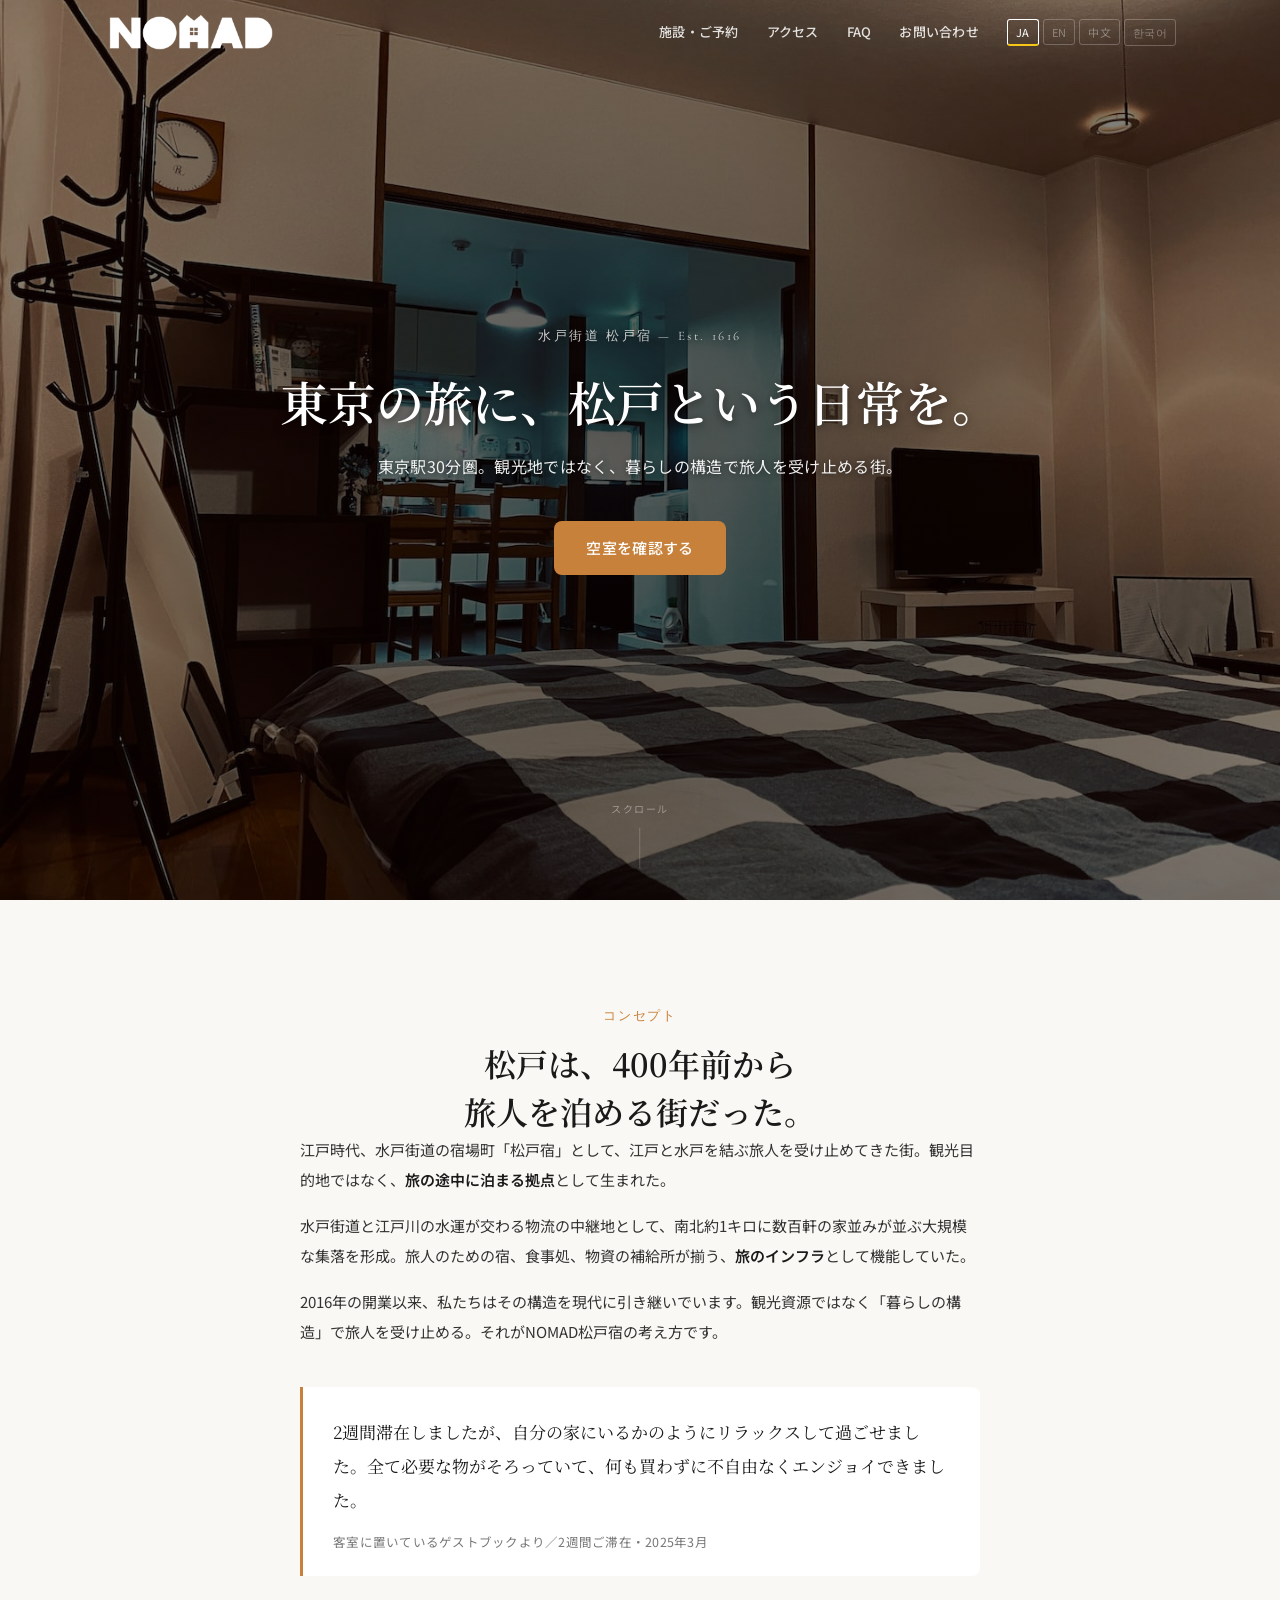
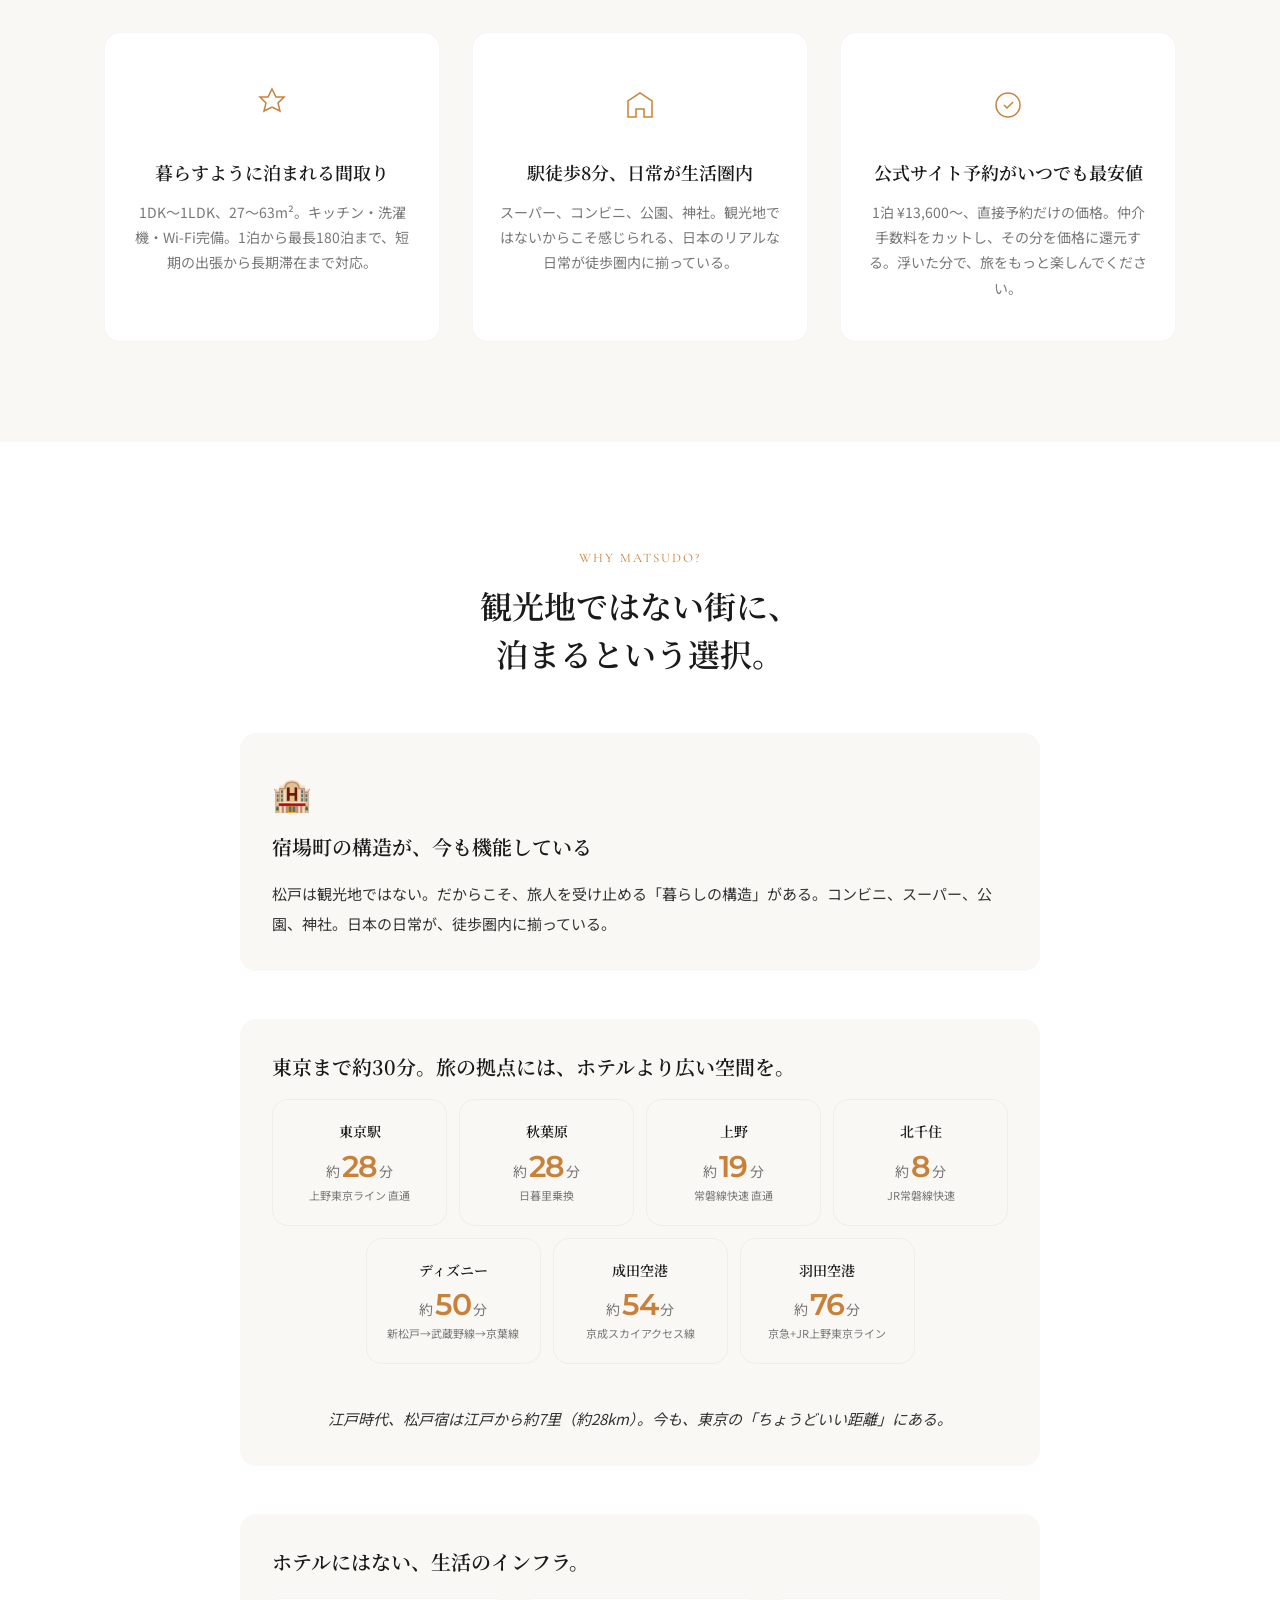
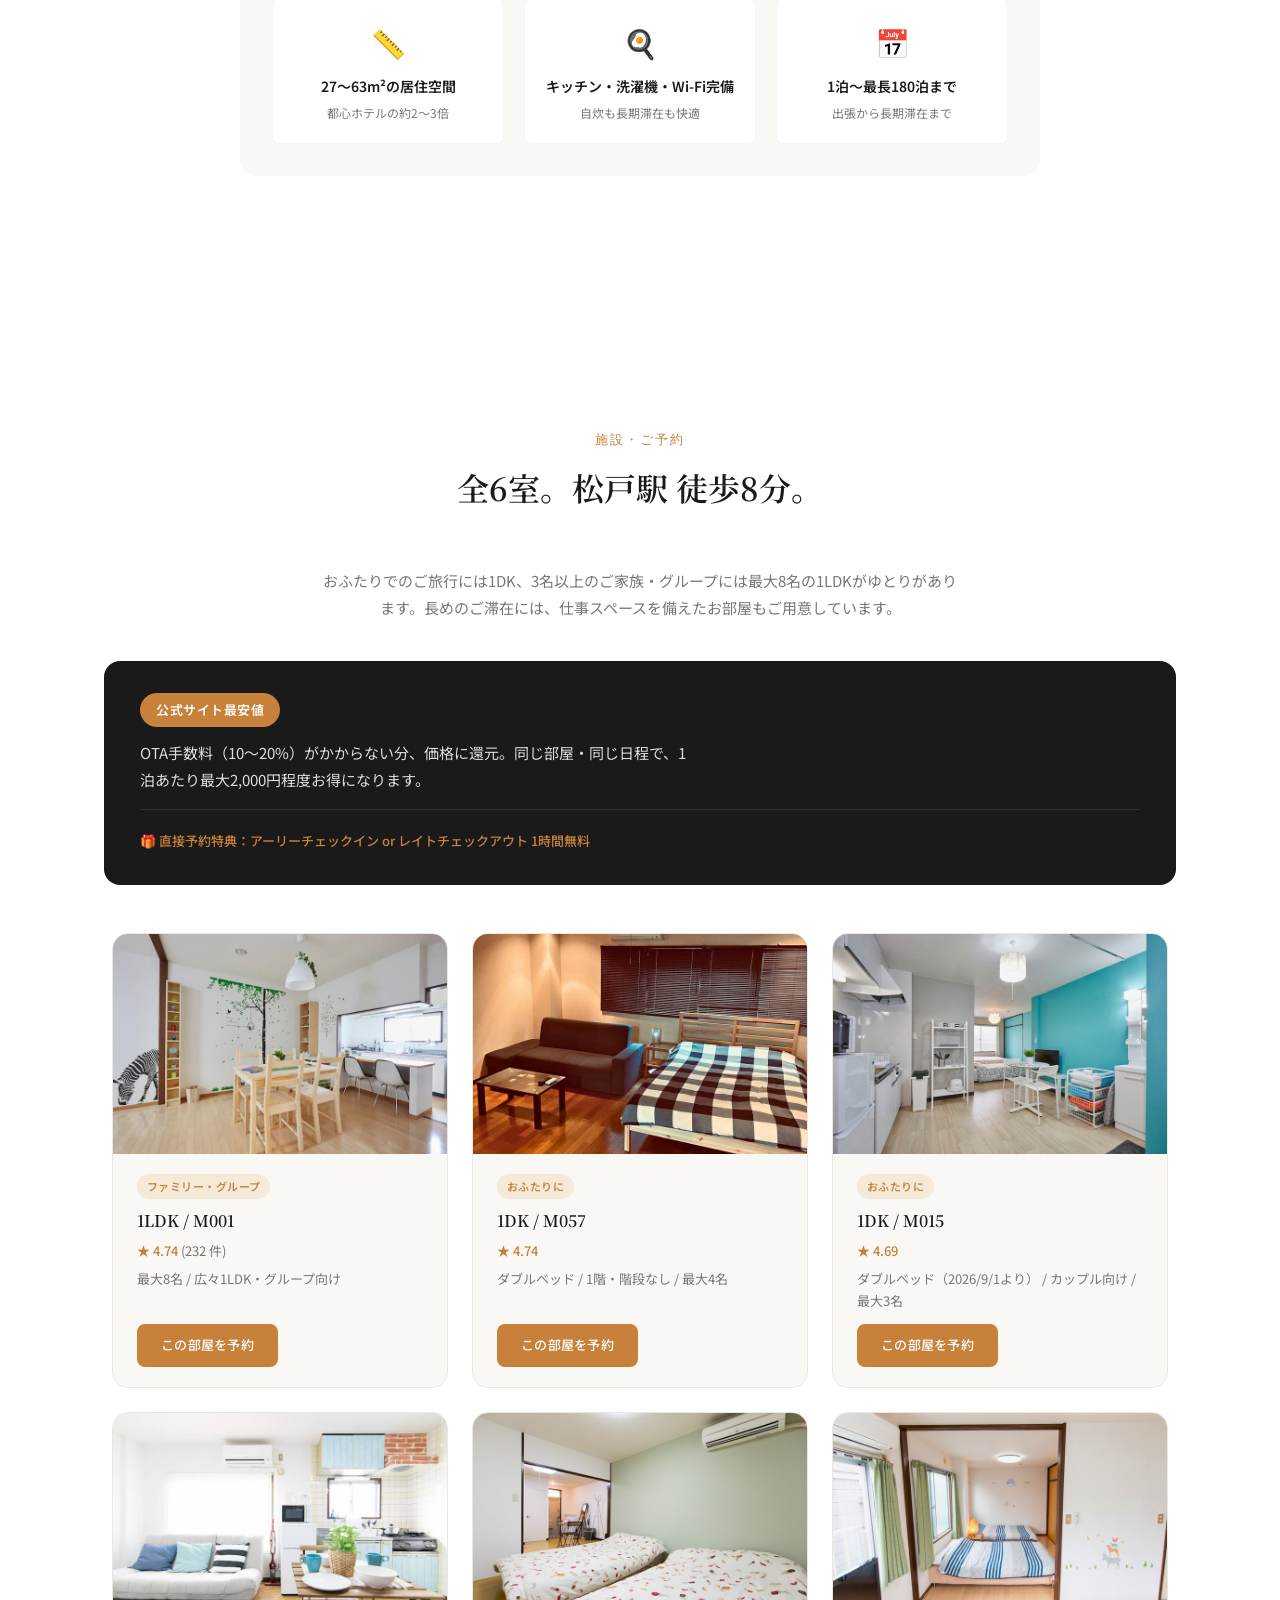
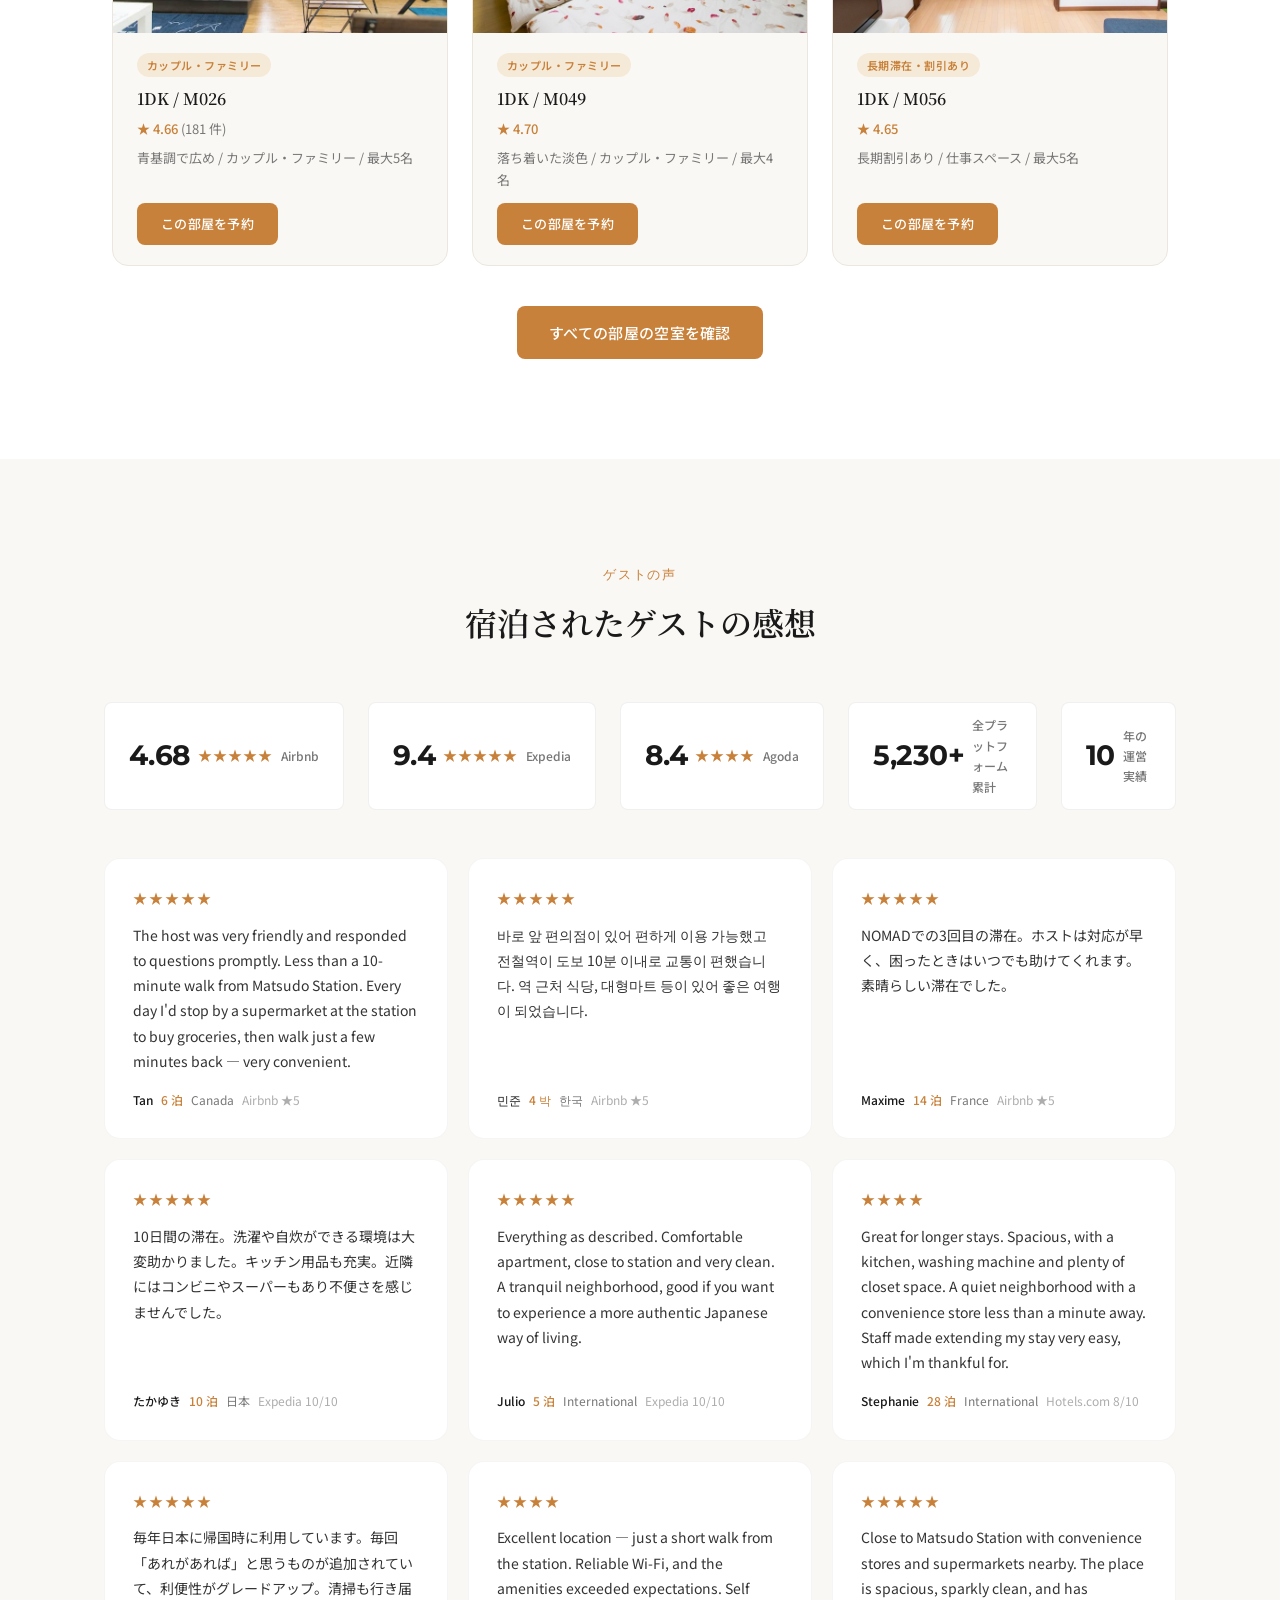
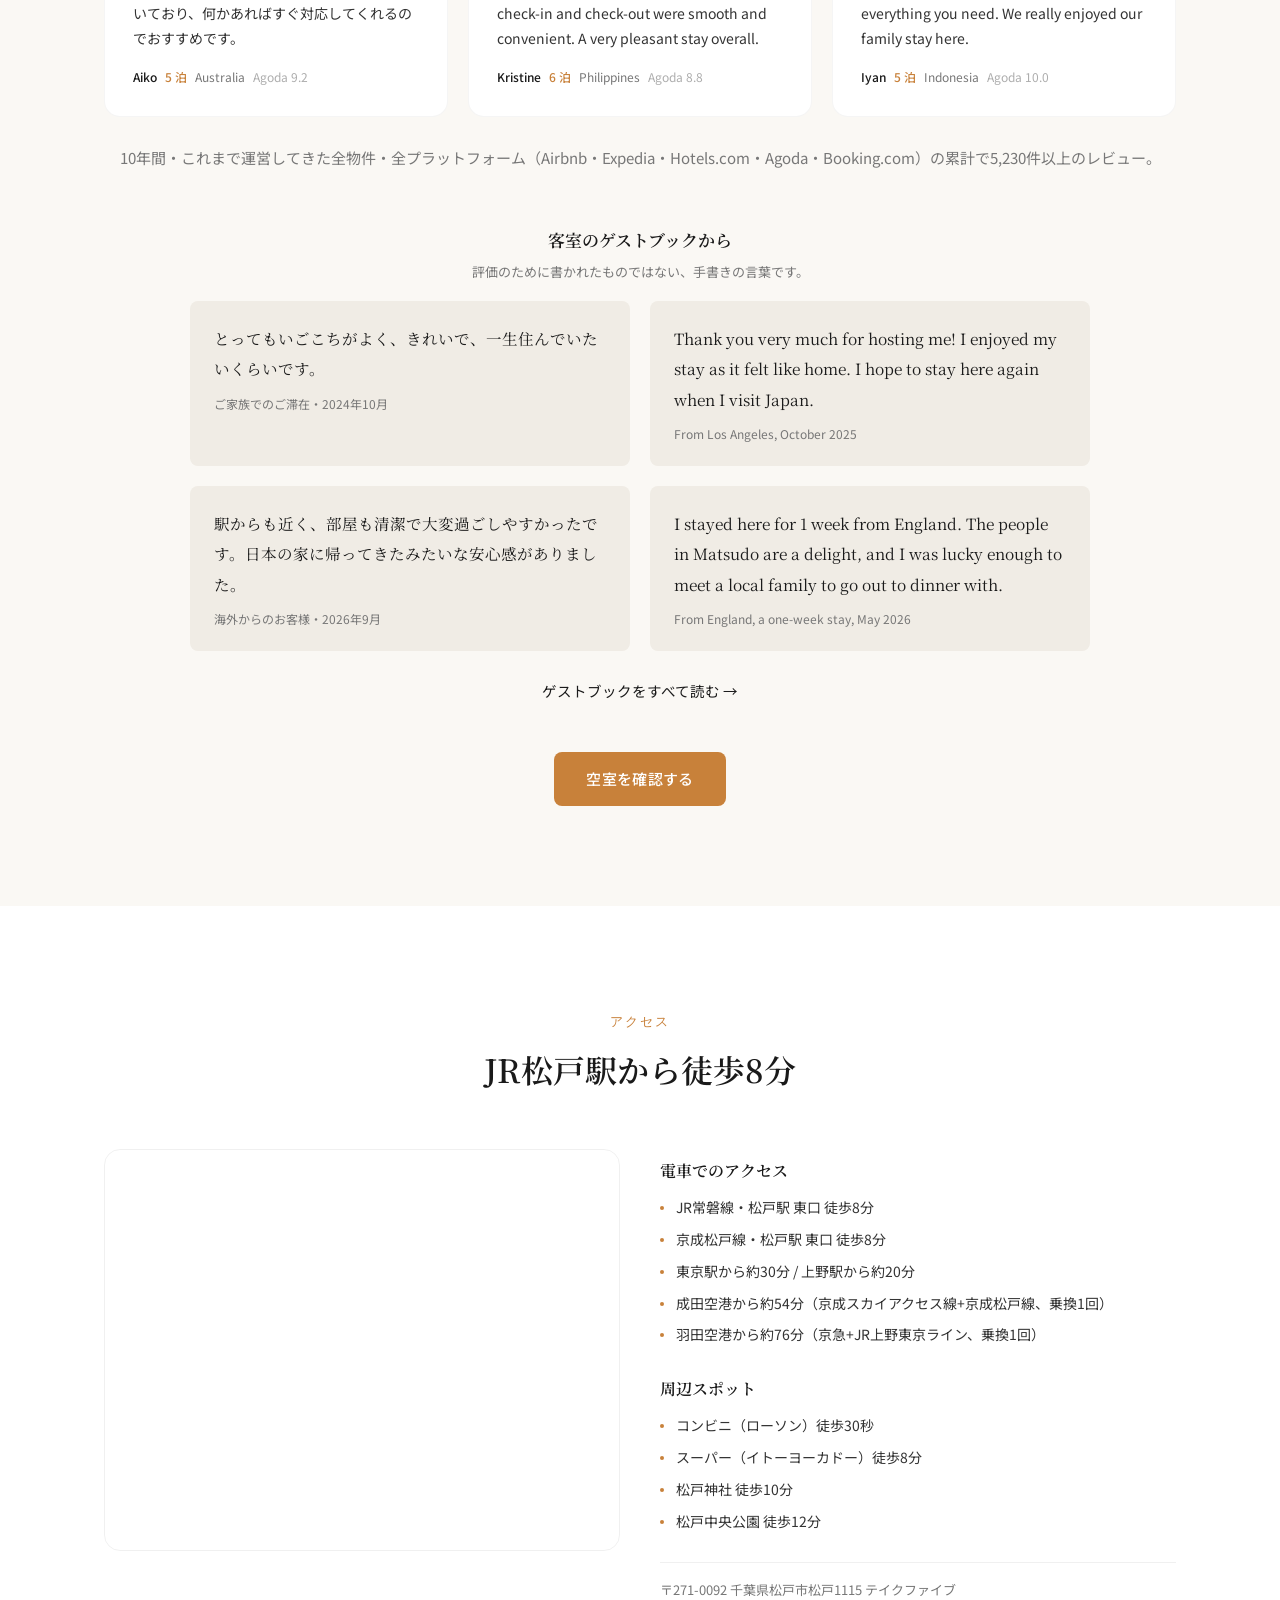
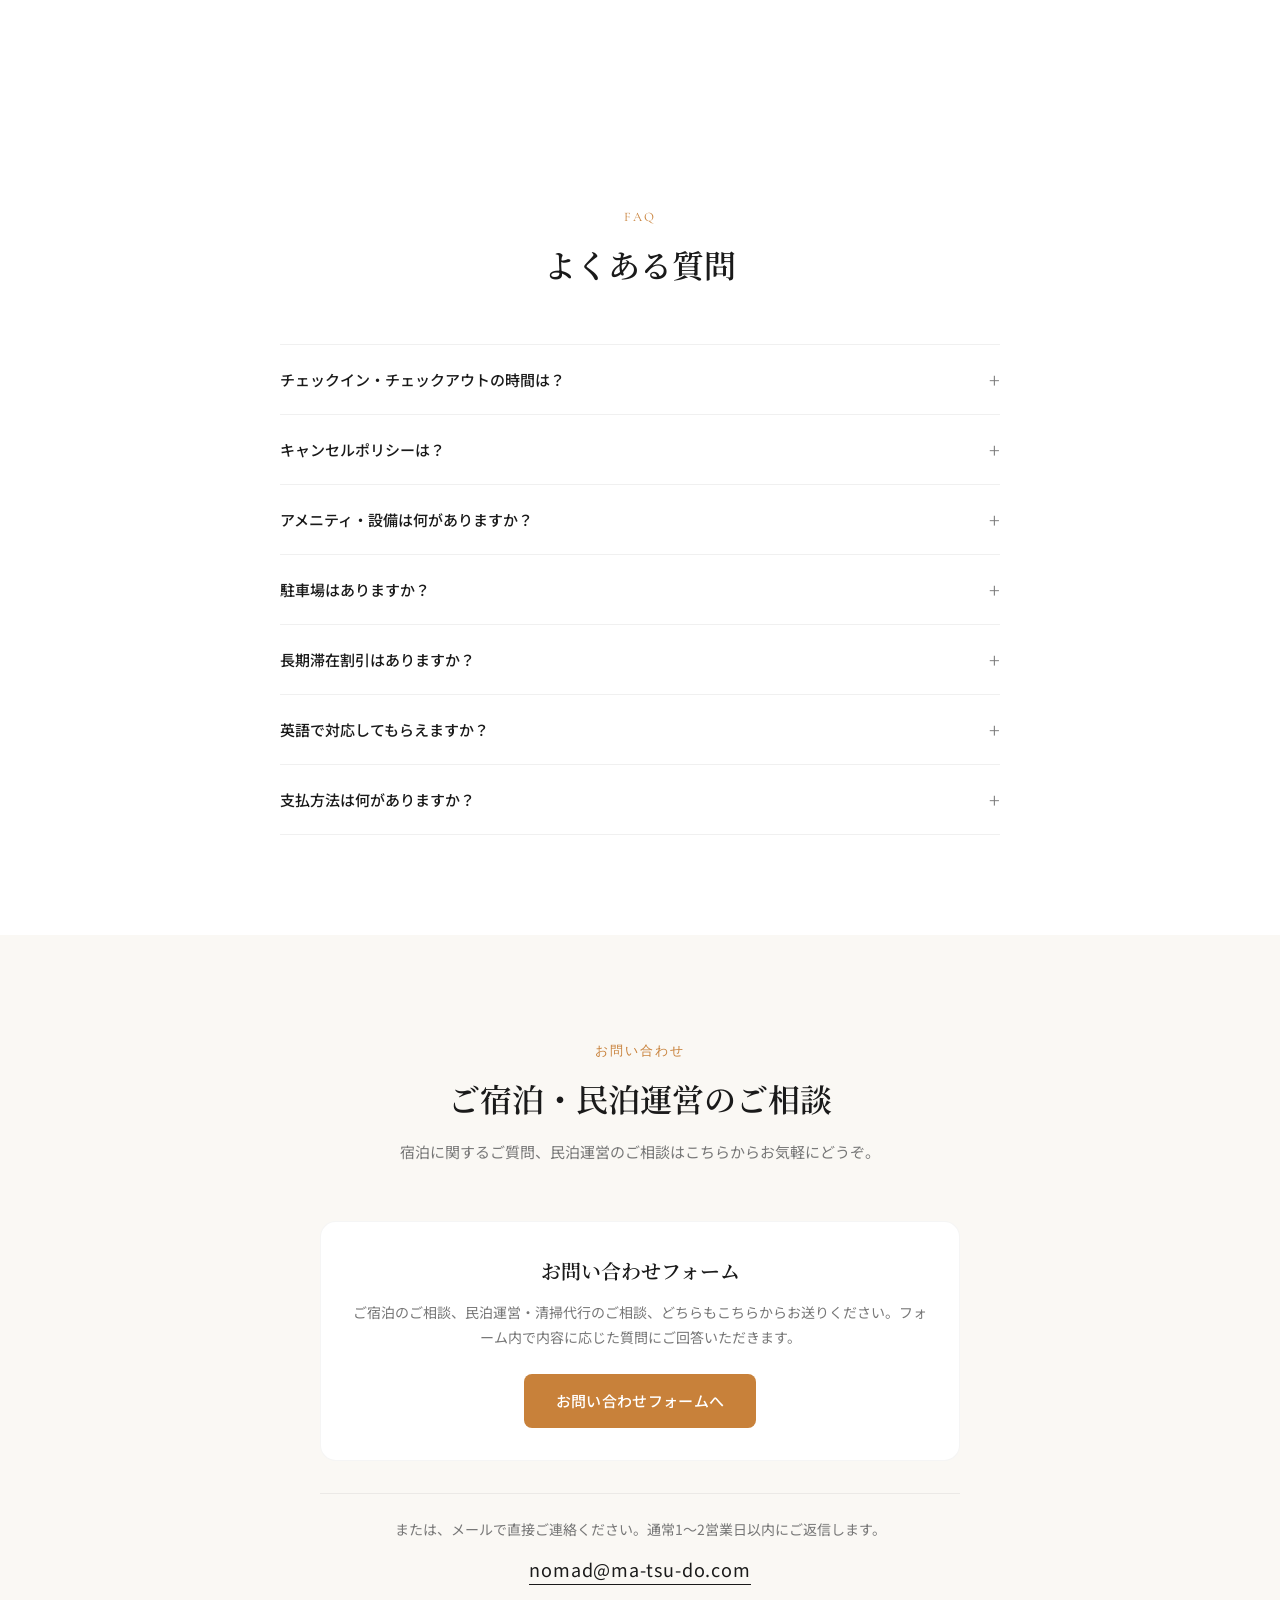
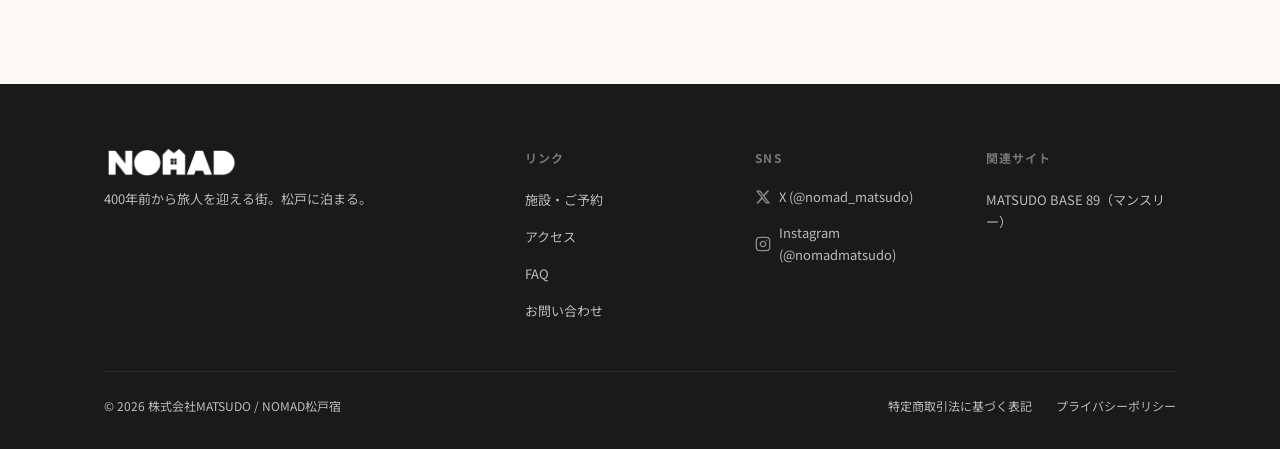
==== commit 4e93db57: "LP: 最長滞在を90泊→180泊に統一（料金台帳と一致、4言語） Co-Authored-By: Claude Opus 5.5 <noreply@anthropic.com>" ====
--- a/index.html
+++ b/index.html
@@ -4,7 +4,7 @@
   <meta charset="UTF-8">
   <meta name="viewport" content="width=device-width, initial-scale=1.0">
   <title>NOMAD 松戸宿 | 400年前から旅人を迎える街、松戸に泊まる。</title>
-  <meta name="description" content="400年前から旅人を迎える街、松戸に泊まる。松戸駅徒歩8分・全6室の民泊（1DK中心 / 1LDKあり）。キッチン・洗濯機・Wi-Fi完備。1泊から最長90泊まで、出張・観光・長期滞在に。成田空港54分／羽田76分。公式サイト直接予約で最安値保証。">
+  <meta name="description" content="400年前から旅人を迎える街、松戸に泊まる。松戸駅徒歩8分・全6室の民泊（1DK中心 / 1LDKあり）。キッチン・洗濯機・Wi-Fi完備。1泊から最長180泊まで、出張・観光・長期滞在に。成田空港54分／羽田76分。公式サイト直接予約で最安値保証。">
   <meta property="og:title" content="NOMAD 松戸宿 | 400年前から旅人を迎える街、松戸に泊まる。">
   <meta property="og:description" content="400年前から旅人を迎えてきた松戸で、暮らすように過ごす。松戸駅徒歩8分・全6室（1DK中心 / 1LDKあり）。">
   <meta property="og:type" content="website">
@@ -28,7 +28,7 @@
     "@context": "https://schema.org",
     "@type": "LodgingBusiness",
     "name": "NOMAD 松戸宿",
-    "description": "かつて宿場町だった街、松戸に泊まる。松戸駅徒歩8分の宿。1泊から最長90泊まで対応。",
+    "description": "かつて宿場町だった街、松戸に泊まる。松戸駅徒歩8分の宿。1泊から最長180泊まで対応。",
     "url": "https://nomadmatsudo.com",
     "address": {
       "@type": "PostalAddress",
@@ -1473,7 +1473,7 @@
               <svg width="40" height="40" viewBox="0 0 40 40" fill="none"><path d="M20 4L24 12H32L26 18L28 26L20 22L12 26L14 18L8 12H16L20 4Z" stroke="currentColor" stroke-width="1.5" fill="none"/></svg>
             </div>
             <h3 class="concept-title" data-ja="暮らすように泊まれる間取り" data-en="Layouts for living, not just staying" data-zh="像生活一样入住的户型" data-ko="생활하듯 머무는 구조">暮らすように泊まれる間取り</h3>
-            <p class="concept-desc" data-ja="1DK〜1LDK、27〜63m²。キッチン・洗濯機・Wi-Fi完備。1泊から最長90泊まで、短期の出張から長期滞在まで対応。" data-en="1DK to 1LDK, 27–63m². Kitchen, washer, Wi-Fi included. Stays from 1 night up to 90 nights." data-zh="1DK至1LDK，27〜63m²。厨房、洗衣机、Wi-Fi齐全。可入住1晚至最长90晚。" data-ko="1DK~1LDK, 27~63m². 주방·세탁기·Wi-Fi 완비. 1박부터 최장 90박까지 대응.">1DK〜1LDK、27〜63m²。キッチン・洗濯機・Wi-Fi完備。1泊から最長90泊まで、短期の出張から長期滞在まで対応。</p>
+            <p class="concept-desc" data-ja="1DK〜1LDK、27〜63m²。キッチン・洗濯機・Wi-Fi完備。1泊から最長180泊まで、短期の出張から長期滞在まで対応。" data-en="1DK to 1LDK, 27–63m². Kitchen, washer, Wi-Fi included. Stays from 1 night up to 180 nights." data-zh="1DK至1LDK，27〜63m²。厨房、洗衣机、Wi-Fi齐全。可入住1晚至最长180晚。" data-ko="1DK~1LDK, 27~63m². 주방·세탁기·Wi-Fi 완비. 1박부터 최장 180박까지 대응.">1DK〜1LDK、27〜63m²。キッチン・洗濯機・Wi-Fi完備。1泊から最長180泊まで、短期の出張から長期滞在まで対応。</p>
           </div>
           <div class="concept-card fade-in">
             <div class="concept-icon">
@@ -1573,7 +1573,7 @@
             </div>
             <div class="comfort-point">
               <span class="comfort-icon">&#128197;</span>
-              <span data-ja="1泊〜最長90泊まで" data-en="From 1 night up to 90" data-zh="可住1晚至90晚" data-ko="1박~최장 90박까지">1泊〜最長90泊まで</span>
+              <span data-ja="1泊〜最長180泊まで" data-en="From 1 night up to 180" data-zh="可住1晚至180晚" data-ko="1박~최장 180박까지">1泊〜最長180泊まで</span>
               <small data-ja="出張から長期滞在まで" data-en="Business trips to long stays" data-zh="出差到长住均可" data-ko="출장부터 장기 체류까지">出張から長期滞在まで</small>
             </div>
           </div>
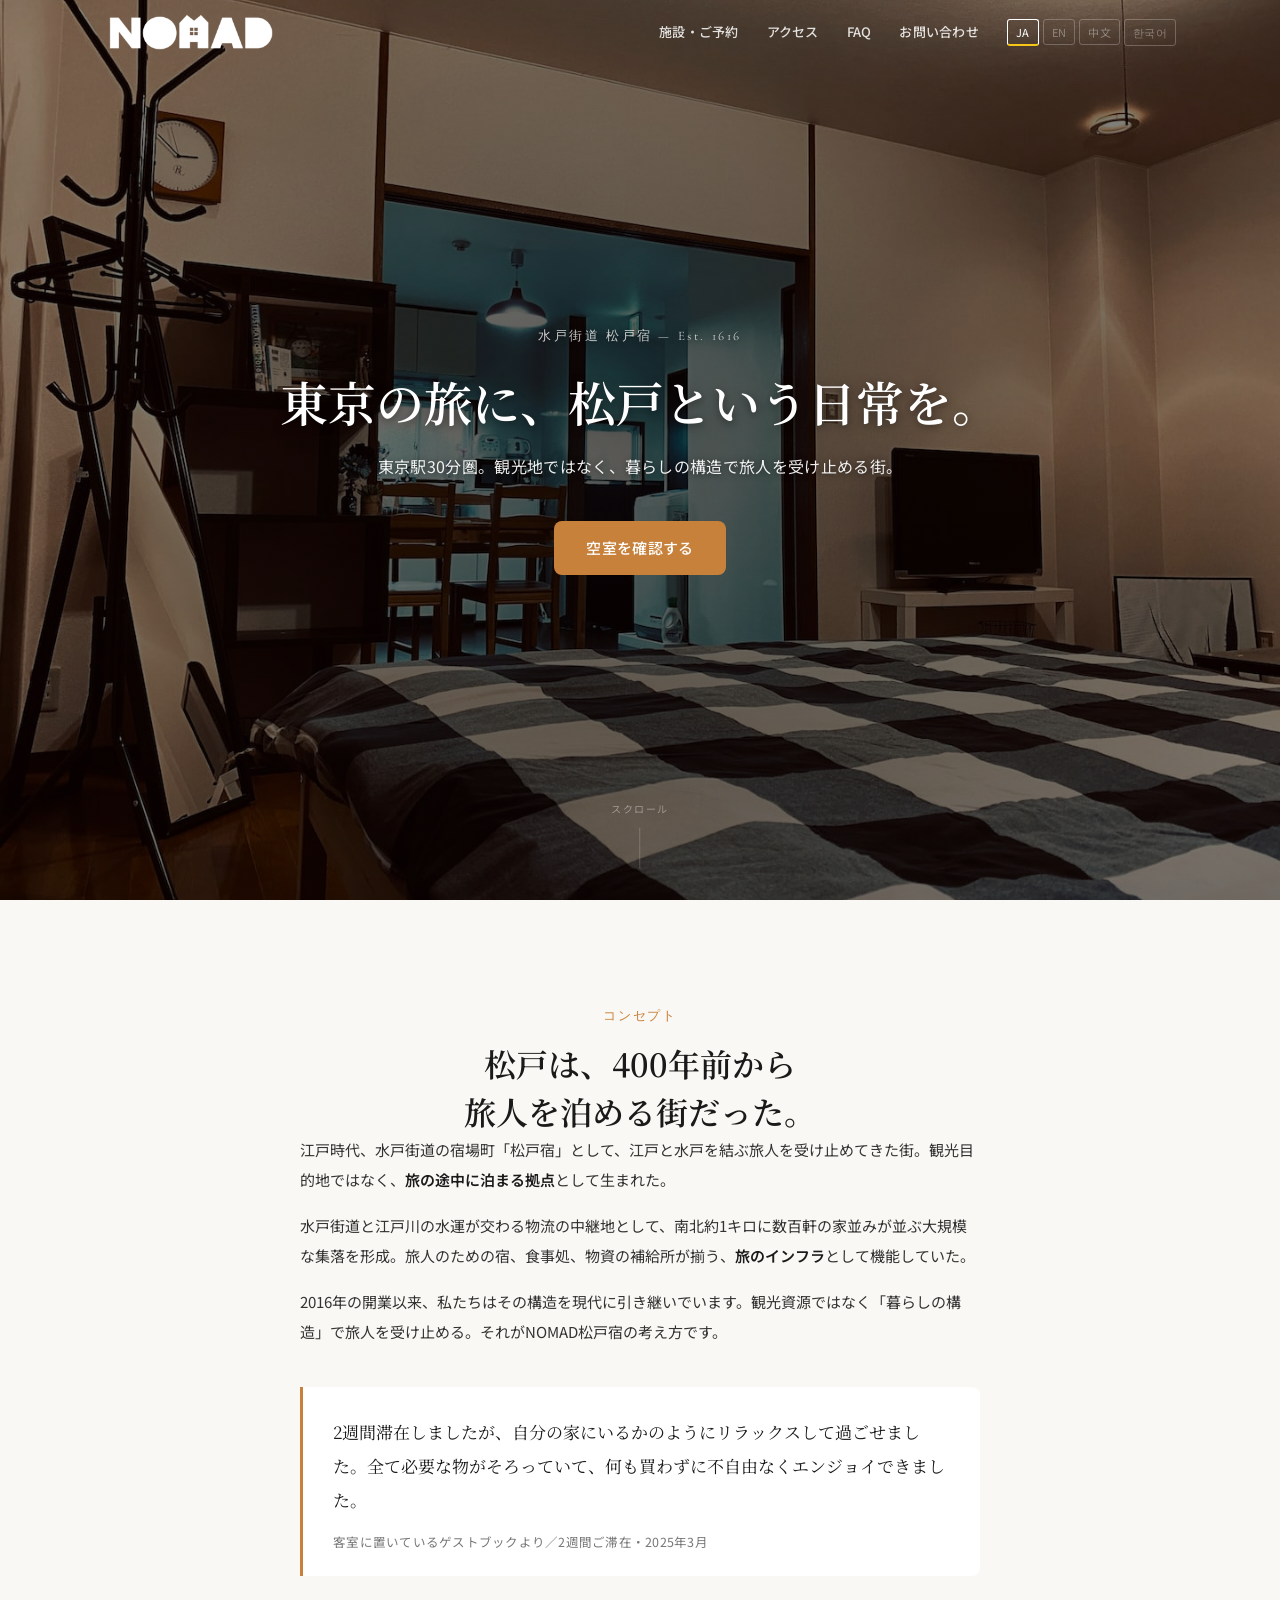
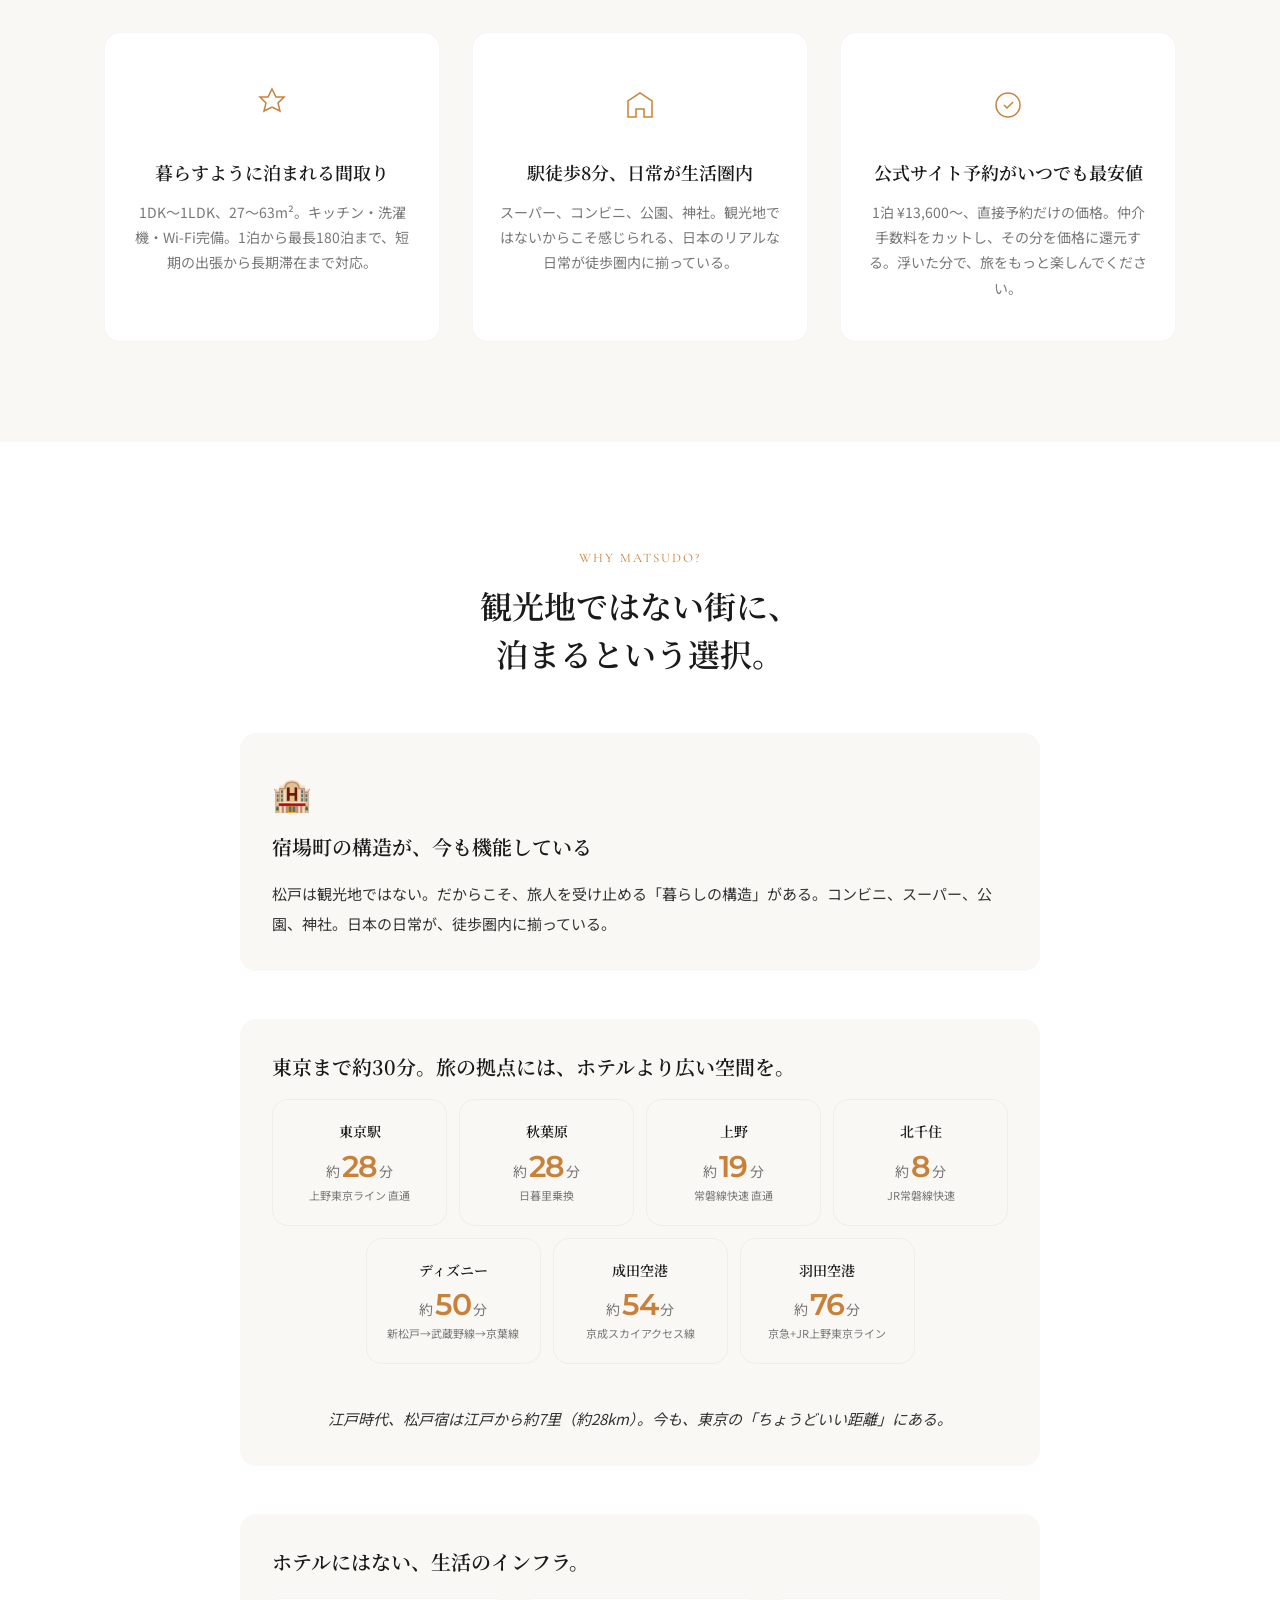
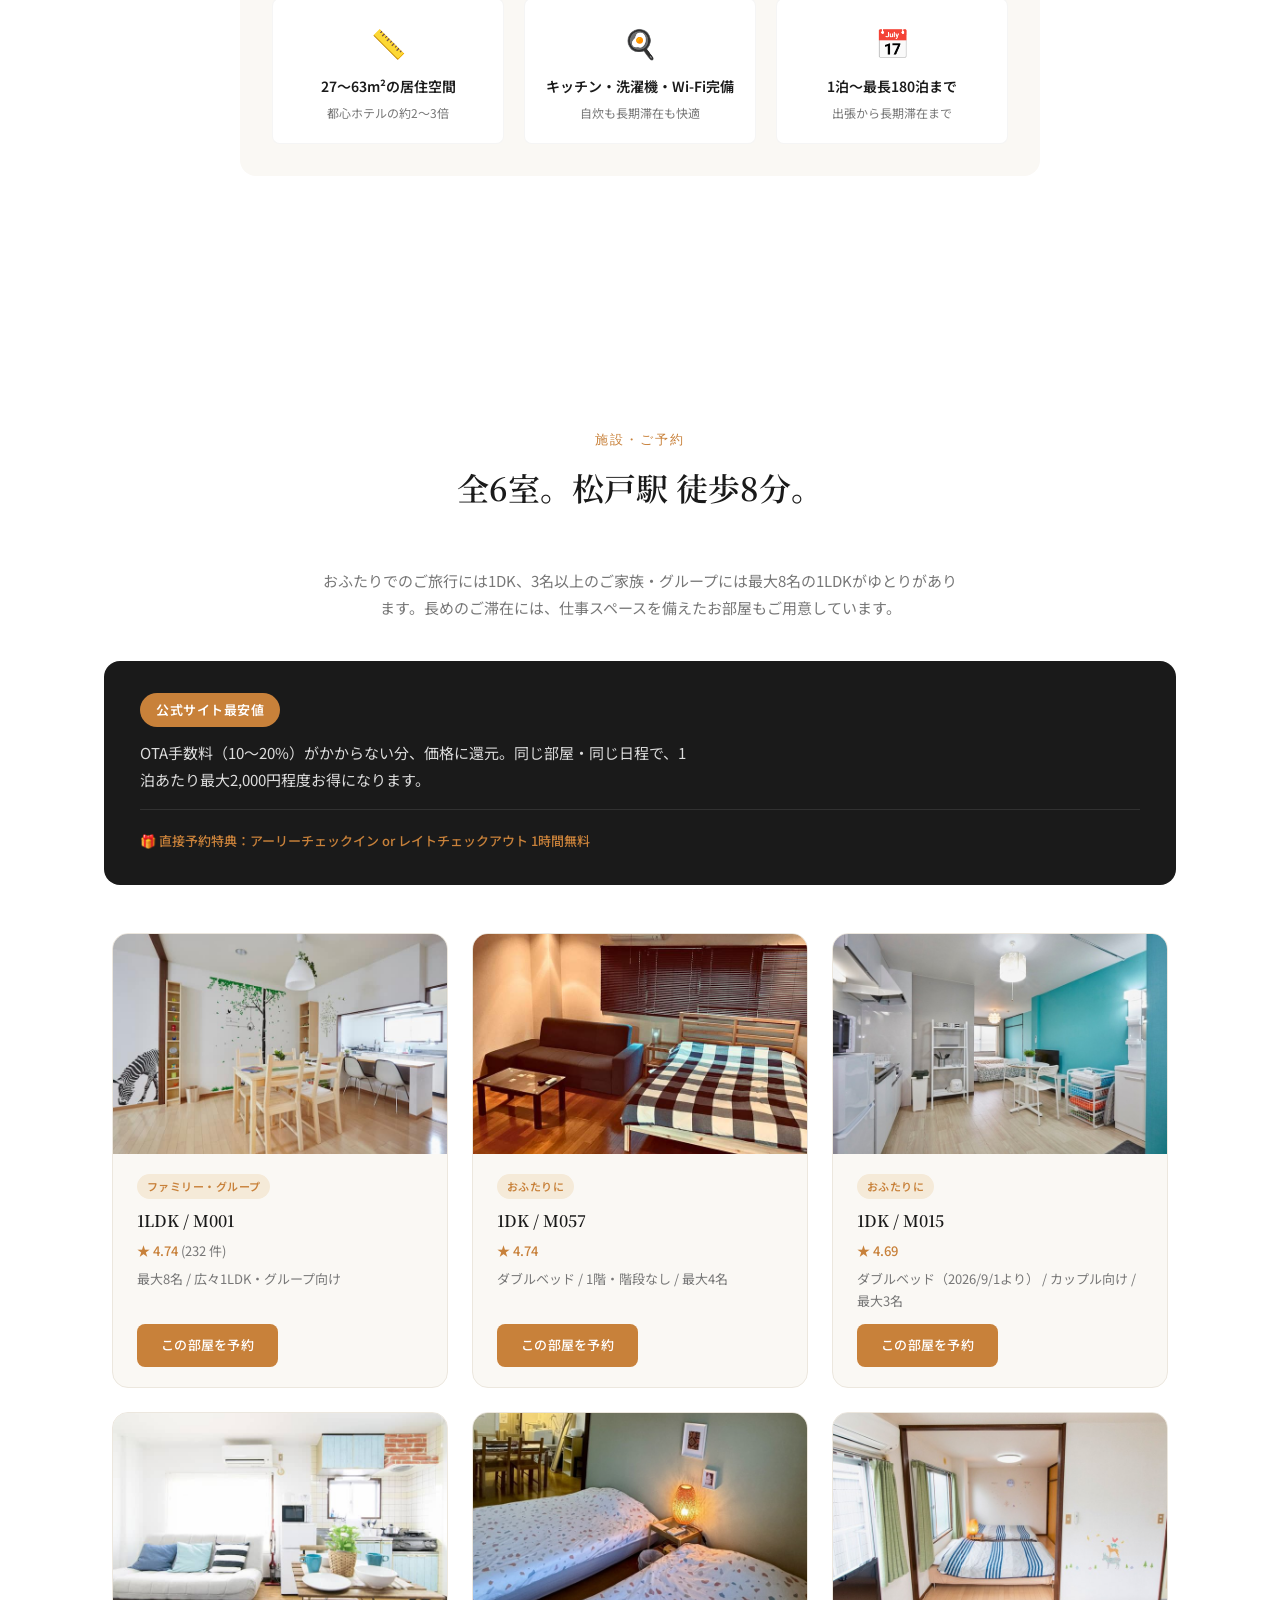
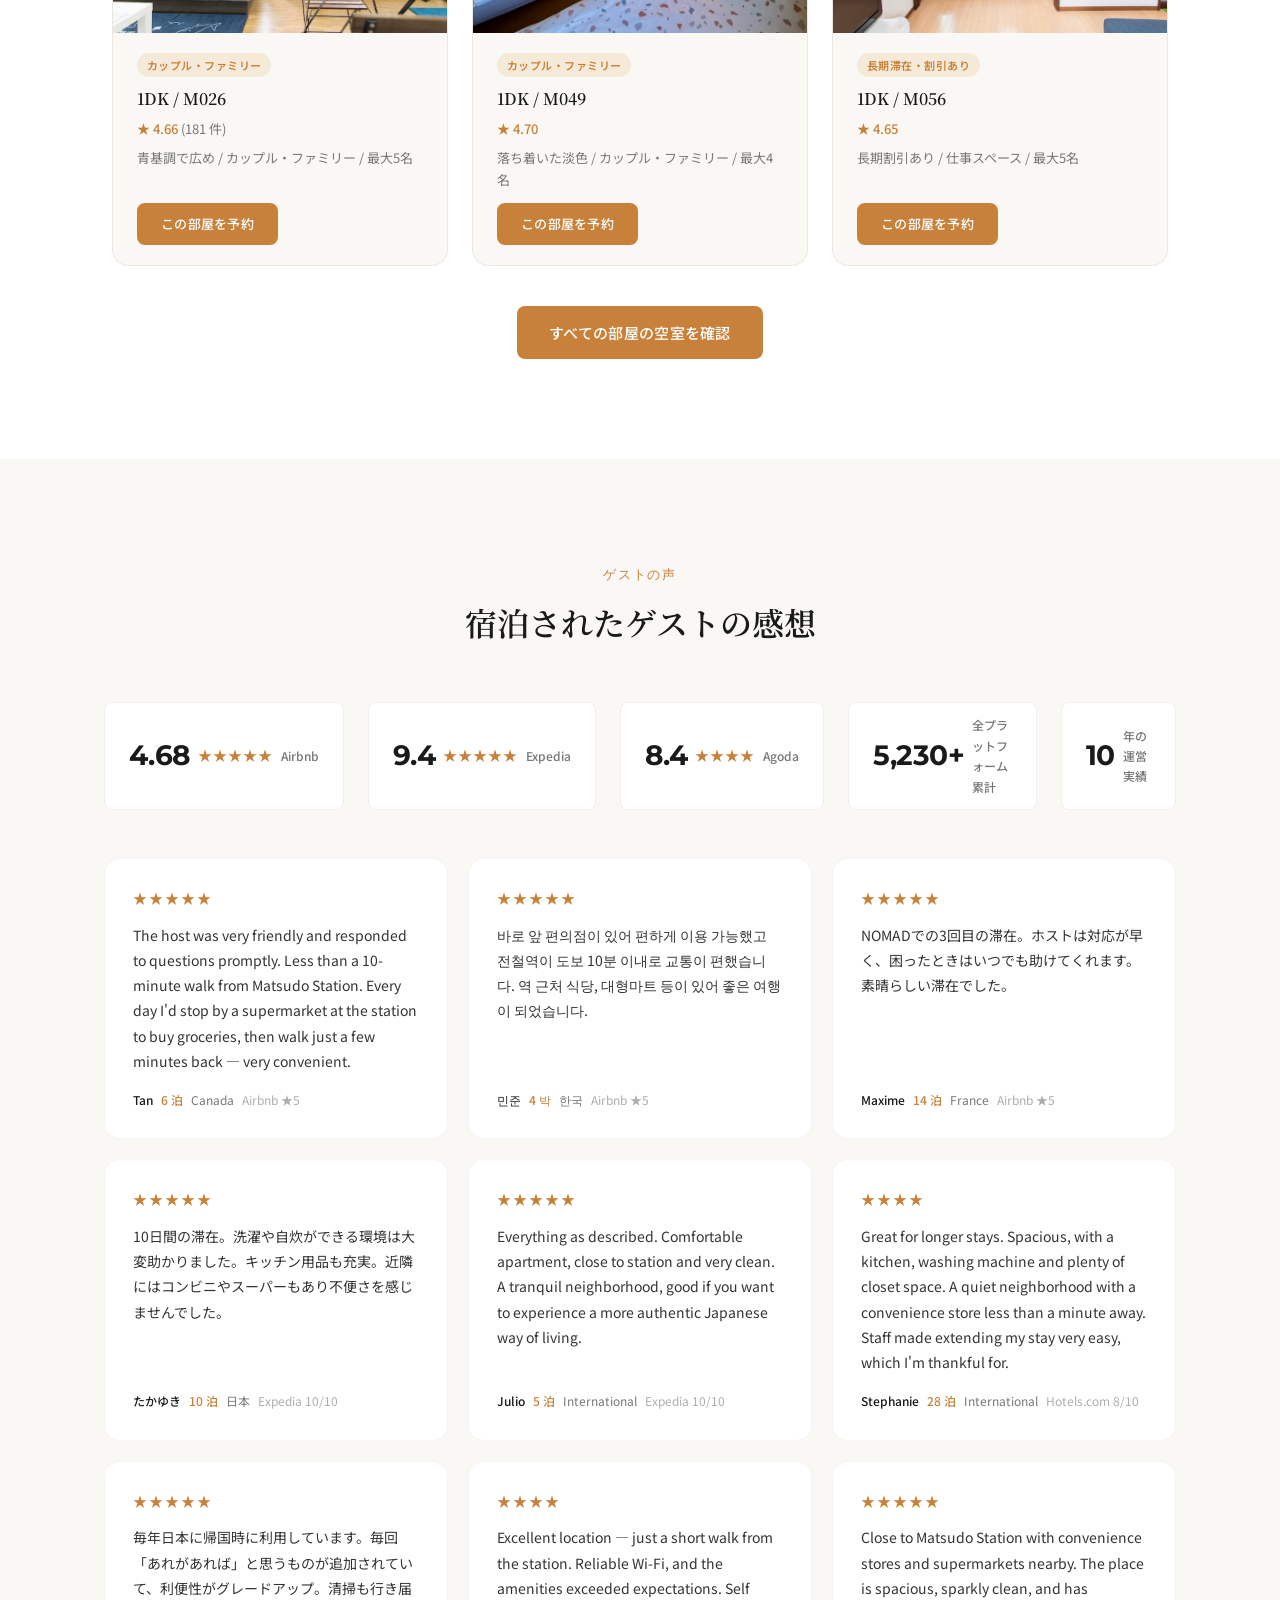
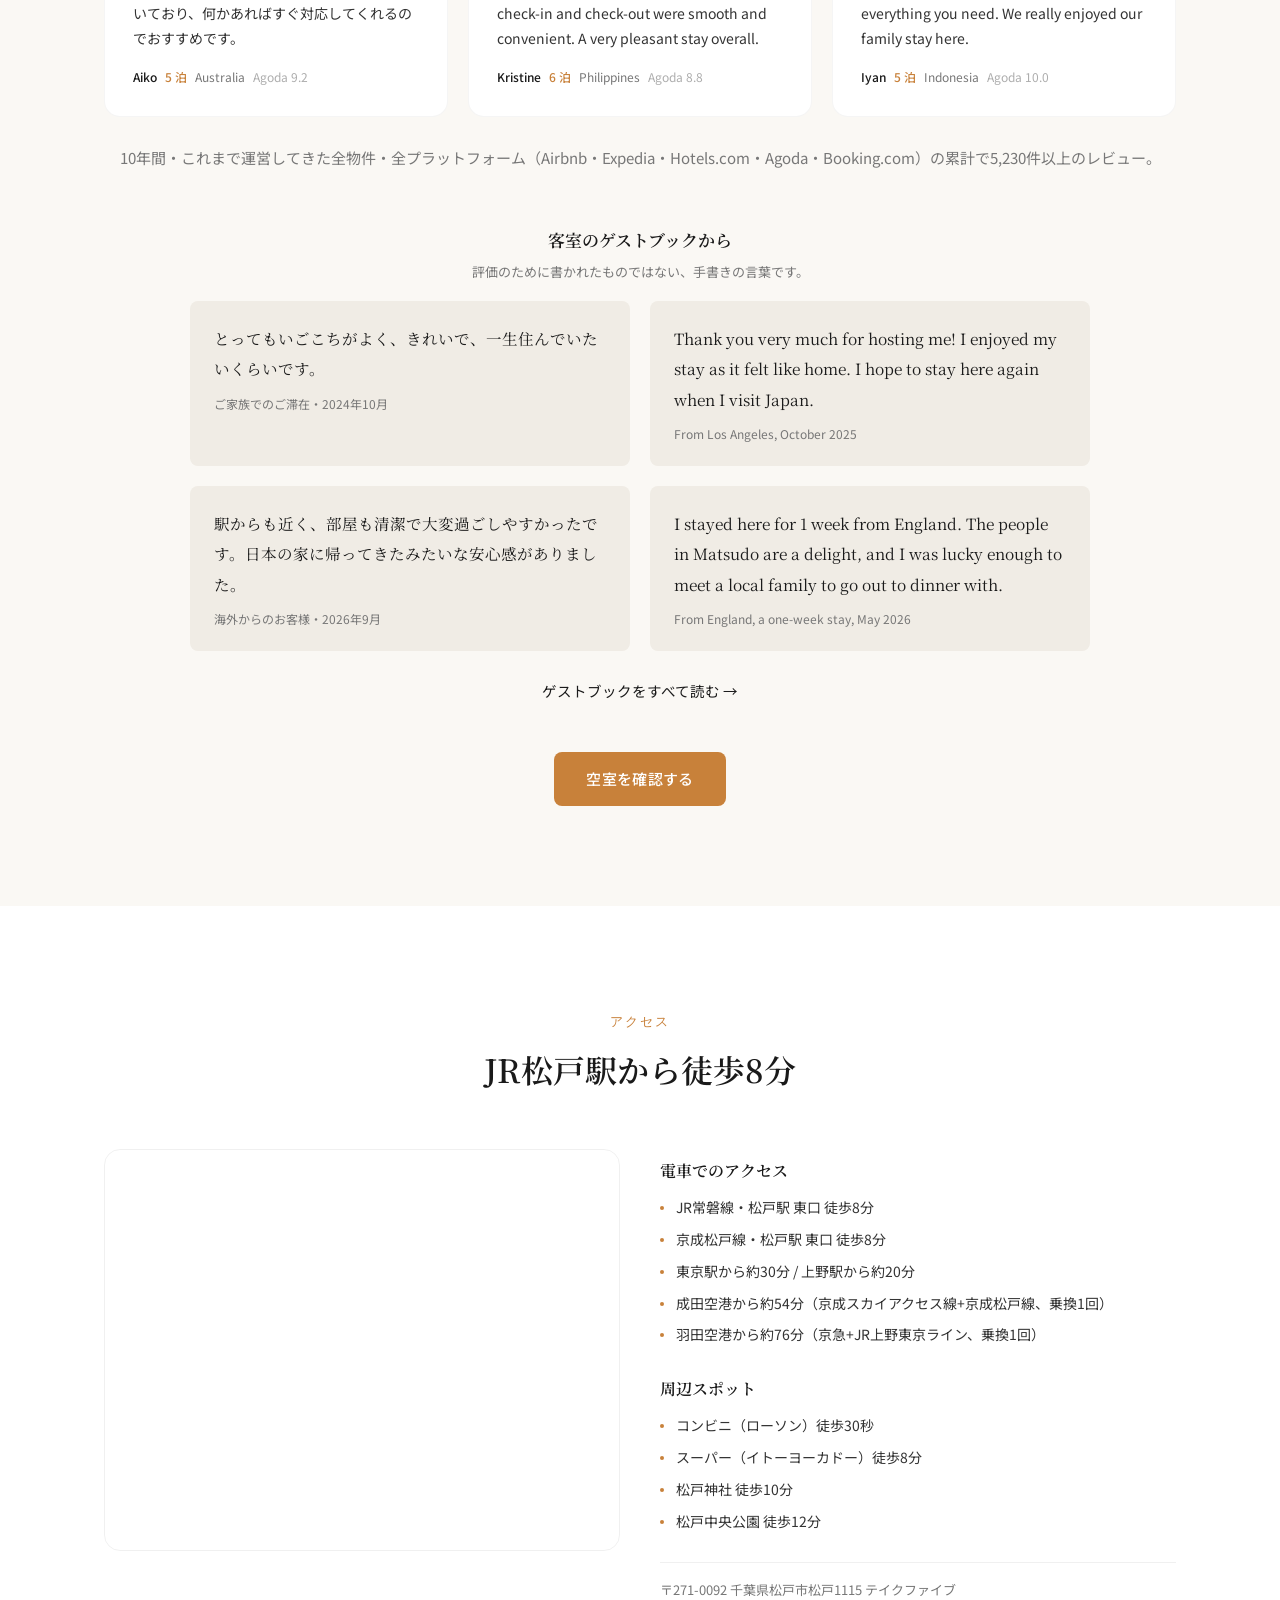
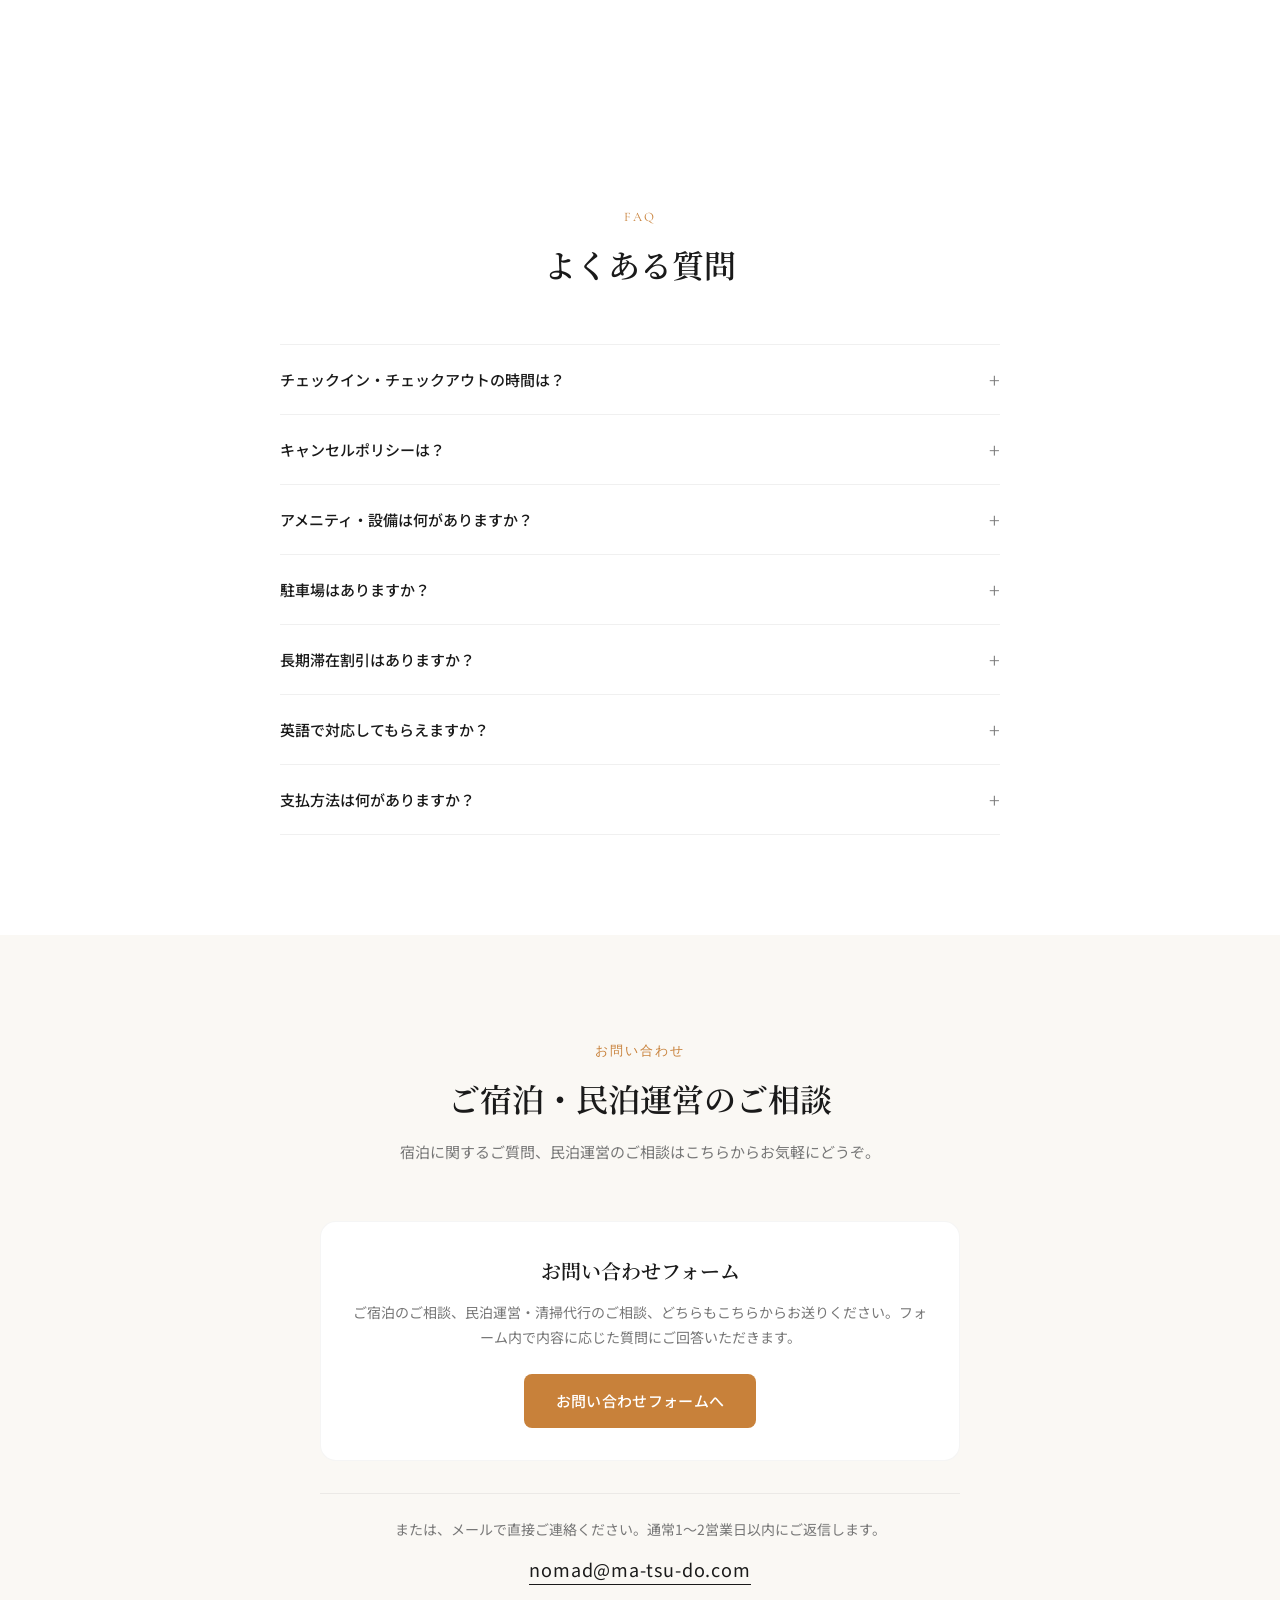
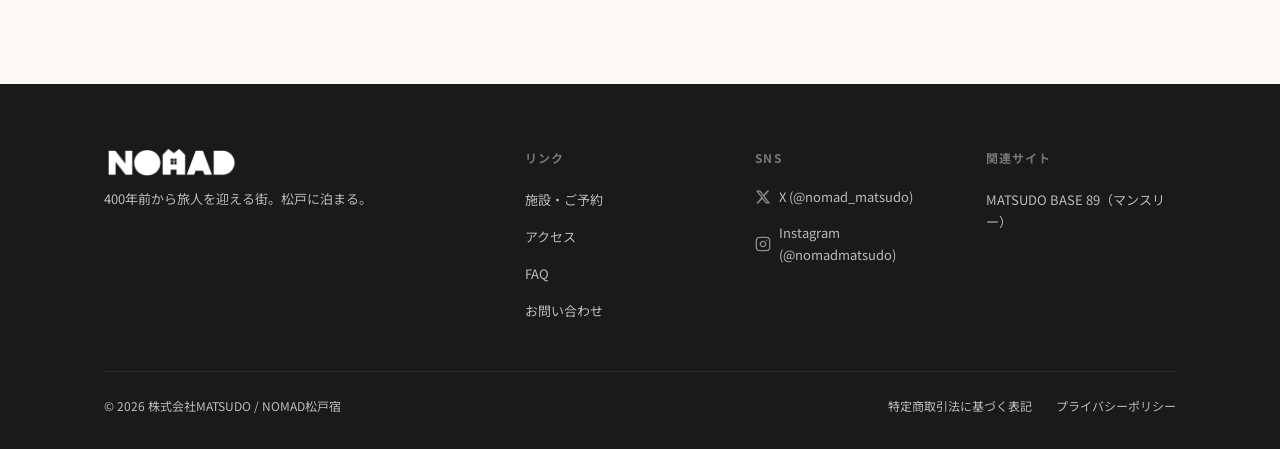
==== commit c297a9bb: "予約リンクに流入元タグ（Beds24 referer）を付与 全予約リンクに referer=lp を付け、utm_source 付きで来た訪問者は lp-instagram / lp-faceboo" ====
--- a/index.html
+++ b/index.html
@@ -1645,7 +1645,7 @@
               <h3>1LDK / M001</h3>
               <div class="room-rating">&#9733; 4.74 <span>(232 <span data-ja="件" data-en="reviews" data-zh="条" data-ko="건">件</span>)</span></div>
               <p data-ja="最大8名 / 広々1LDK・グループ向け" data-en="Up to 8 / Spacious 1LDK for groups" data-zh="最多8人 / 宽敞1LDK·团体首选" data-ko="최대 8명 / 넓은 1LDK·단체 추천">最大8名 / 広々1LDK・グループ向け</p>
-              <a href="https://beds24.com/booking2.php?propid=247506" target="_blank" rel="noopener" class="room-book-btn" data-ja="この部屋を予約" data-en="Book this room" data-zh="预订此房" data-ko="이 방 예약">この部屋を予約</a>
+              <a href="https://beds24.com/booking2.php?propid=247506&amp;referer=lp" target="_blank" rel="noopener" class="room-book-btn" data-ja="この部屋を予約" data-en="Book this room" data-zh="预订此房" data-ko="이 방 예약">この部屋を予約</a>
             </div>
           </div>
           <div class="room-card fade-in" id="room-m057">
@@ -1657,7 +1657,7 @@
               <h3>1DK / M057</h3>
               <div class="room-rating">&#9733; 4.74</div>
               <p data-ja="ダブルベッド / 1階・階段なし / 最大4名" data-en="Double bed / Ground floor, no stairs / Up to 4" data-zh="双人床 / 一楼无楼梯 / 最多4人" data-ko="더블베드 / 1층·계단 없음 / 최대 4명">ダブルベッド / 1階・階段なし / 最大4名</p>
-              <a href="https://beds24.com/booking2.php?propid=247512" target="_blank" rel="noopener" class="room-book-btn" data-ja="この部屋を予約" data-en="Book this room" data-zh="预订此房" data-ko="이 방 예약">この部屋を予約</a>
+              <a href="https://beds24.com/booking2.php?propid=247512&amp;referer=lp" target="_blank" rel="noopener" class="room-book-btn" data-ja="この部屋を予約" data-en="Book this room" data-zh="预订此房" data-ko="이 방 예약">この部屋を予約</a>
             </div>
           </div>
           <div class="room-card fade-in" id="room-m015">
@@ -1670,7 +1670,7 @@
               <div class="room-rating">&#9733; 4.69</div>
               <!-- 302は2026/9/1にセミダブル2台→ダブル1台へ変更。変更完了後は「（2026/9/1より）」を削除し、写真も差し替える -->
               <p data-ja="ダブルベッド（2026/9/1より） / カップル向け / 最大3名" data-en="Double bed (from 1 Sep 2026) / For couples / Up to 3" data-zh="双人床（2026年9月1日起） / 情侣首选 / 最多3人" data-ko="더블베드(2026년 9월 1일부터) / 커플 추천 / 최대 3명">ダブルベッド（2026/9/1より） / カップル向け / 最大3名</p>
-              <a href="https://beds24.com/booking2.php?propid=247510" target="_blank" rel="noopener" class="room-book-btn" data-ja="この部屋を予約" data-en="Book this room" data-zh="预订此房" data-ko="이 방 예약">この部屋を予約</a>
+              <a href="https://beds24.com/booking2.php?propid=247510&amp;referer=lp" target="_blank" rel="noopener" class="room-book-btn" data-ja="この部屋を予約" data-en="Book this room" data-zh="预订此房" data-ko="이 방 예약">この部屋を予約</a>
             </div>
           </div>
           <div class="room-card fade-in" id="room-m026">
@@ -1682,7 +1682,7 @@
               <h3>1DK / M026</h3>
               <div class="room-rating">&#9733; 4.66 <span>(181 <span data-ja="件" data-en="reviews" data-zh="条" data-ko="건">件</span>)</span></div>
               <p data-ja="青基調で広め / カップル・ファミリー / 最大5名" data-en="Bright blue, roomier 1DK / Couples &amp; families / Up to 5" data-zh="蓝调宽敞 / 情侣·家庭 / 最多5人" data-ko="블루 톤·넉넉 / 커플·가족 / 최대 5명">青基調で広め / カップル・ファミリー / 最大5名</p>
-              <a href="https://beds24.com/booking2.php?propid=247511" target="_blank" rel="noopener" class="room-book-btn" data-ja="この部屋を予約" data-en="Book this room" data-zh="预订此房" data-ko="이 방 예약">この部屋を予約</a>
+              <a href="https://beds24.com/booking2.php?propid=247511&amp;referer=lp" target="_blank" rel="noopener" class="room-book-btn" data-ja="この部屋を予約" data-en="Book this room" data-zh="预订此房" data-ko="이 방 예약">この部屋を予約</a>
             </div>
           </div>
           <div class="room-card fade-in" id="room-m049">
@@ -1694,7 +1694,7 @@
               <h3>1DK / M049</h3>
               <div class="room-rating">&#9733; 4.70</div>
               <p data-ja="落ち着いた淡色 / カップル・ファミリー / 最大4名" data-en="Calm, soft tones / Couples &amp; families / Up to 4" data-zh="柔和沉静 / 情侣·家庭 / 最多4人" data-ko="은은하고 차분 / 커플·가족 / 최대 4명">落ち着いた淡色 / カップル・ファミリー / 最大4名</p>
-              <a href="https://beds24.com/booking2.php?propid=247514" target="_blank" rel="noopener" class="room-book-btn" data-ja="この部屋を予約" data-en="Book this room" data-zh="预订此房" data-ko="이 방 예약">この部屋を予約</a>
+              <a href="https://beds24.com/booking2.php?propid=247514&amp;referer=lp" target="_blank" rel="noopener" class="room-book-btn" data-ja="この部屋を予約" data-en="Book this room" data-zh="预订此房" data-ko="이 방 예약">この部屋を予約</a>
             </div>
           </div>
           <div class="room-card fade-in" id="room-m056">
@@ -1706,13 +1706,13 @@
               <h3>1DK / M056</h3>
               <div class="room-rating">&#9733; 4.65</div>
               <p data-ja="長期割引あり / 仕事スペース / 最大5名" data-en="Long-stay discount / Work space / Up to 5" data-zh="长住优惠 / 办公空间 / 最多5人" data-ko="장기 할인 / 업무 공간 / 최대 5명">長期割引あり / 仕事スペース / 最大5名</p>
-              <a href="https://beds24.com/booking2.php?propid=247515" target="_blank" rel="noopener" class="room-book-btn" data-ja="この部屋を予約" data-en="Book this room" data-zh="预订此房" data-ko="이 방 예약">この部屋を予約</a>
+              <a href="https://beds24.com/booking2.php?propid=247515&amp;referer=lp" target="_blank" rel="noopener" class="room-book-btn" data-ja="この部屋を予約" data-en="Book this room" data-zh="预订此房" data-ko="이 방 예약">この部屋を予約</a>
             </div>
           </div>
         </div>
 
         <div class="rooms-cta">
-          <a href="https://beds24.com/booking2.php?ownerid=129386" target="_blank" rel="noopener" class="btn btn-primary" data-ja="すべての部屋の空室を確認" data-en="Check All Room Availability" data-zh="查看所有房间空房" data-ko="전체 빈방 확인">すべての部屋の空室を確認</a>
+          <a href="https://beds24.com/booking2.php?ownerid=129386&amp;referer=lp" target="_blank" rel="noopener" class="btn btn-primary" data-ja="すべての部屋の空室を確認" data-en="Check All Room Availability" data-zh="查看所有房间空房" data-ko="전체 빈방 확인">すべての部屋の空室を確認</a>
         </div>
       </div>
     </section>
@@ -1971,7 +1971,7 @@
         </div>
 
         <div class="reviews-cta fade-in" style="text-align:center; margin-top:48px;">
-          <a href="https://beds24.com/booking2.php?ownerid=129386" target="_blank" rel="noopener"
+          <a href="https://beds24.com/booking2.php?ownerid=129386&amp;referer=lp" target="_blank" rel="noopener"
              class="btn btn-primary"
              data-ja="空室を確認する" data-en="Check Availability"
              data-zh="查看空房" data-ko="빈방 확인">空室を確認する</a>
@@ -2362,6 +2362,23 @@
     });
   })();
 
+  /* 予約の流入元を Beds24 の予約元（referer）に残す -------------------------
+     リンクには referer=lp を直書き。utm_source 付きで来た人は lp-ig / lp-fb の
+     ように上書きし、同じタブ内でゲストブックへ移っても引き継ぐ。 */
+  (function () {
+    var src = (location.search.match(/[?&]utm_source=([^&#]*)/) || [])[1];
+    try {
+      if (src) sessionStorage.setItem('nomad_src', src);
+      else src = sessionStorage.getItem('nomad_src');
+    } catch (e) {}
+    src = (src || '').toLowerCase().replace(/[^a-z0-9_]/g, '').slice(0, 16);
+    if (!src) return;
+    var links = document.querySelectorAll('a[href*="beds24.com/booking2.php"]');
+    Array.prototype.forEach.call(links, function (a) {
+      a.setAttribute('href', a.getAttribute('href').replace(/([?&])referer=lp(?=&|$)/, '$1referer=lp-' + src));
+    });
+  })();
+
 })();
 </script>
 </body>
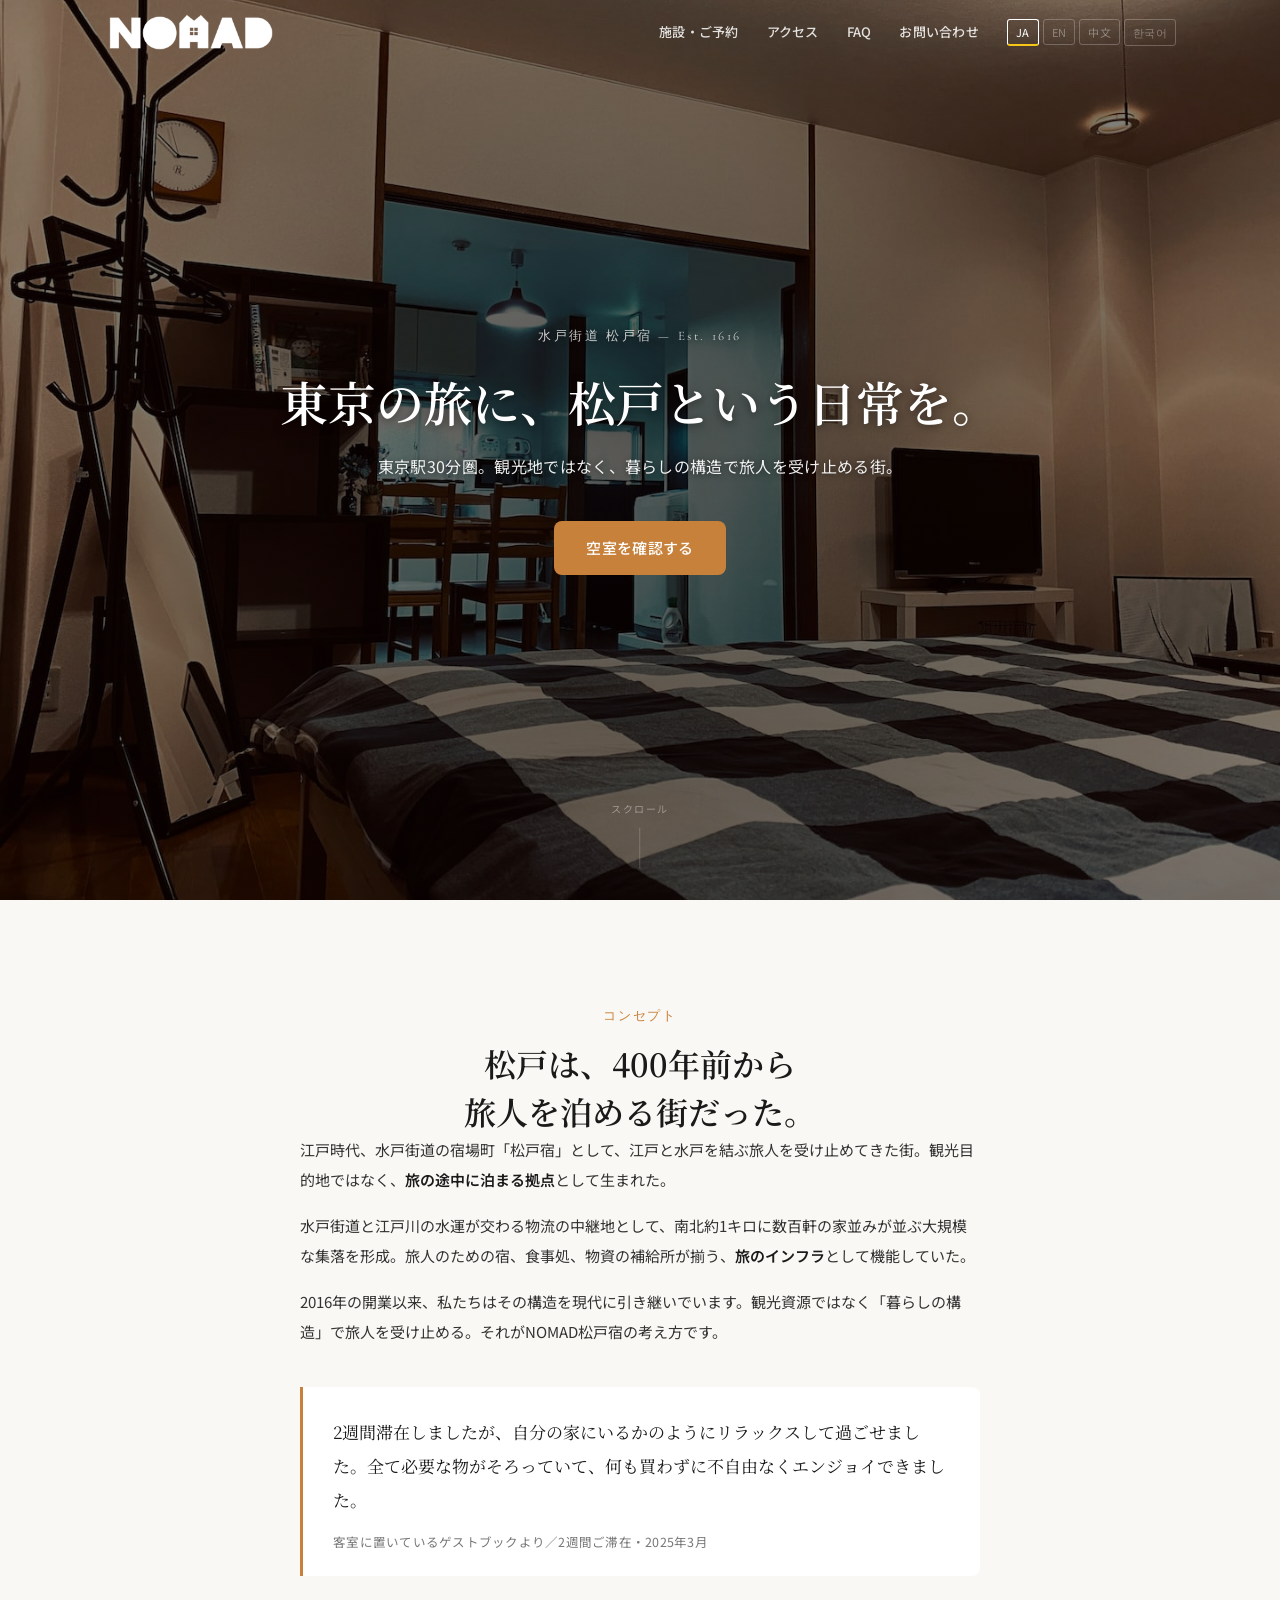
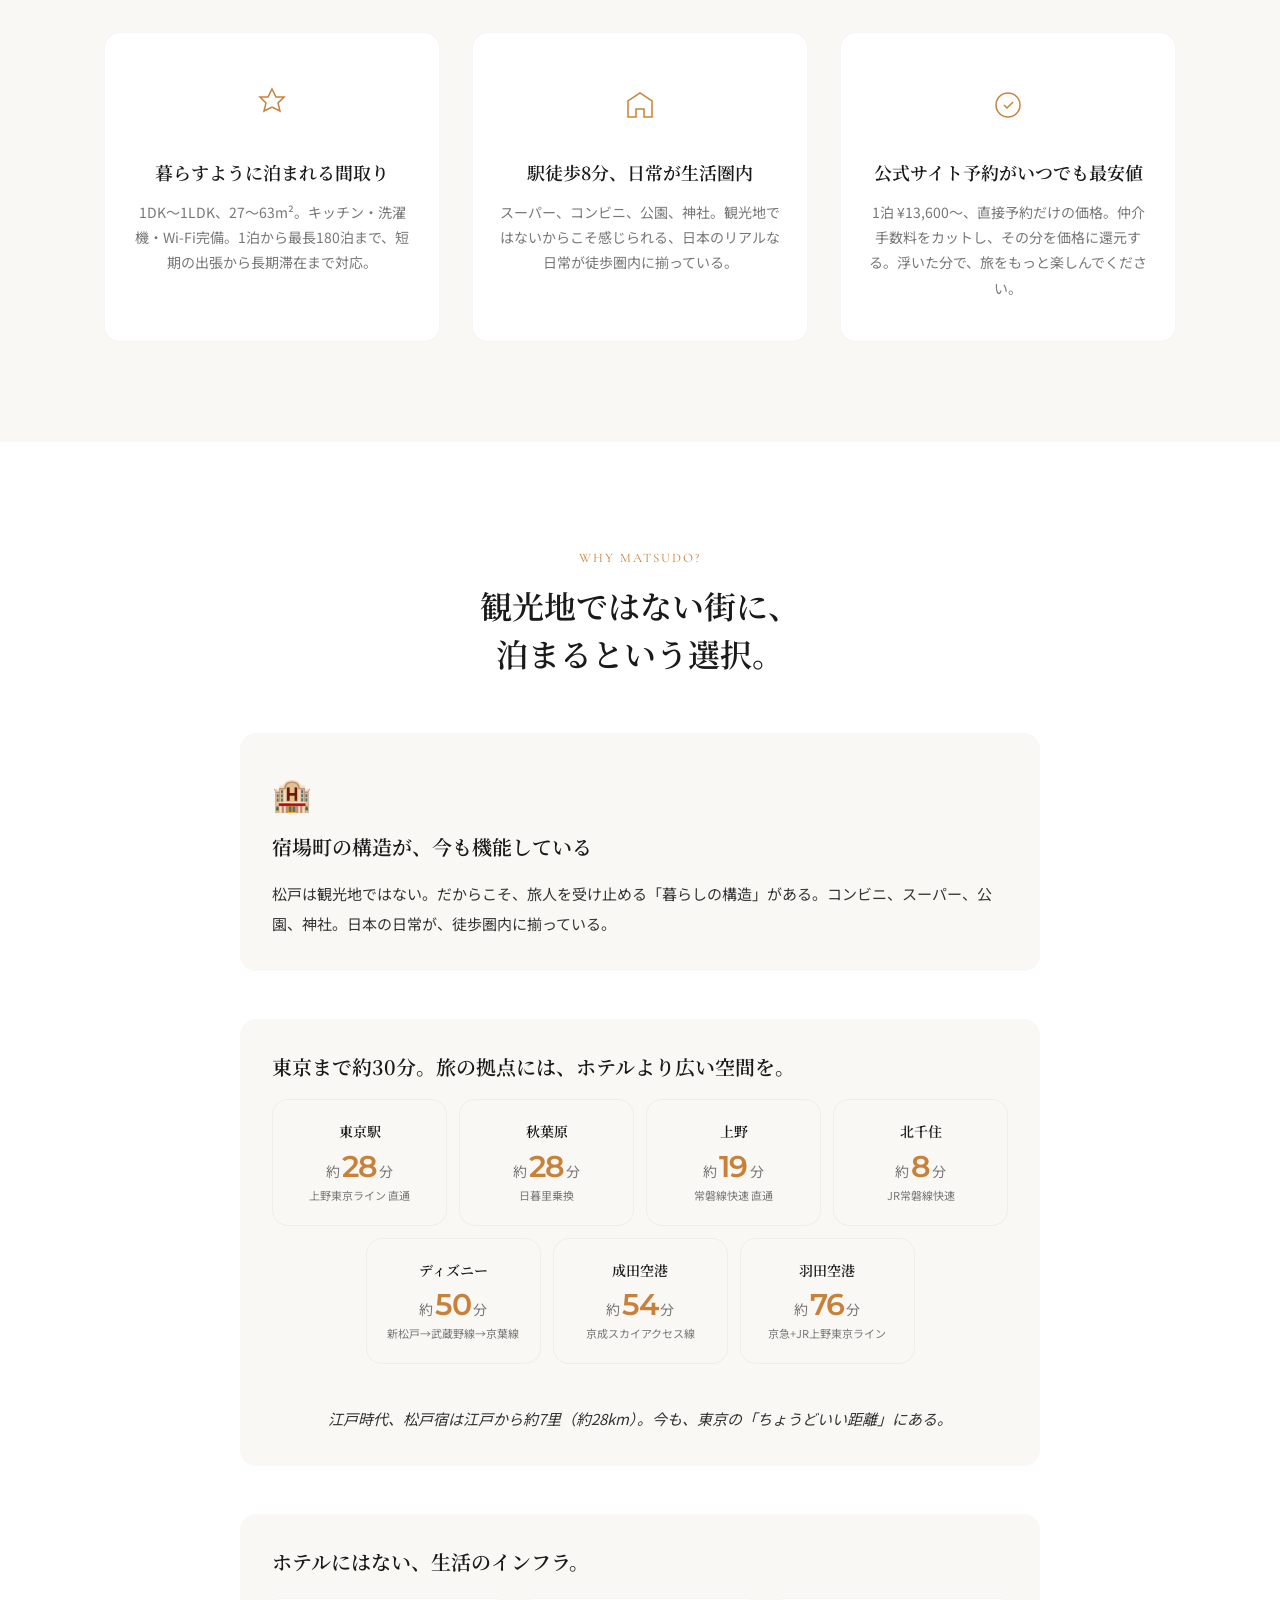
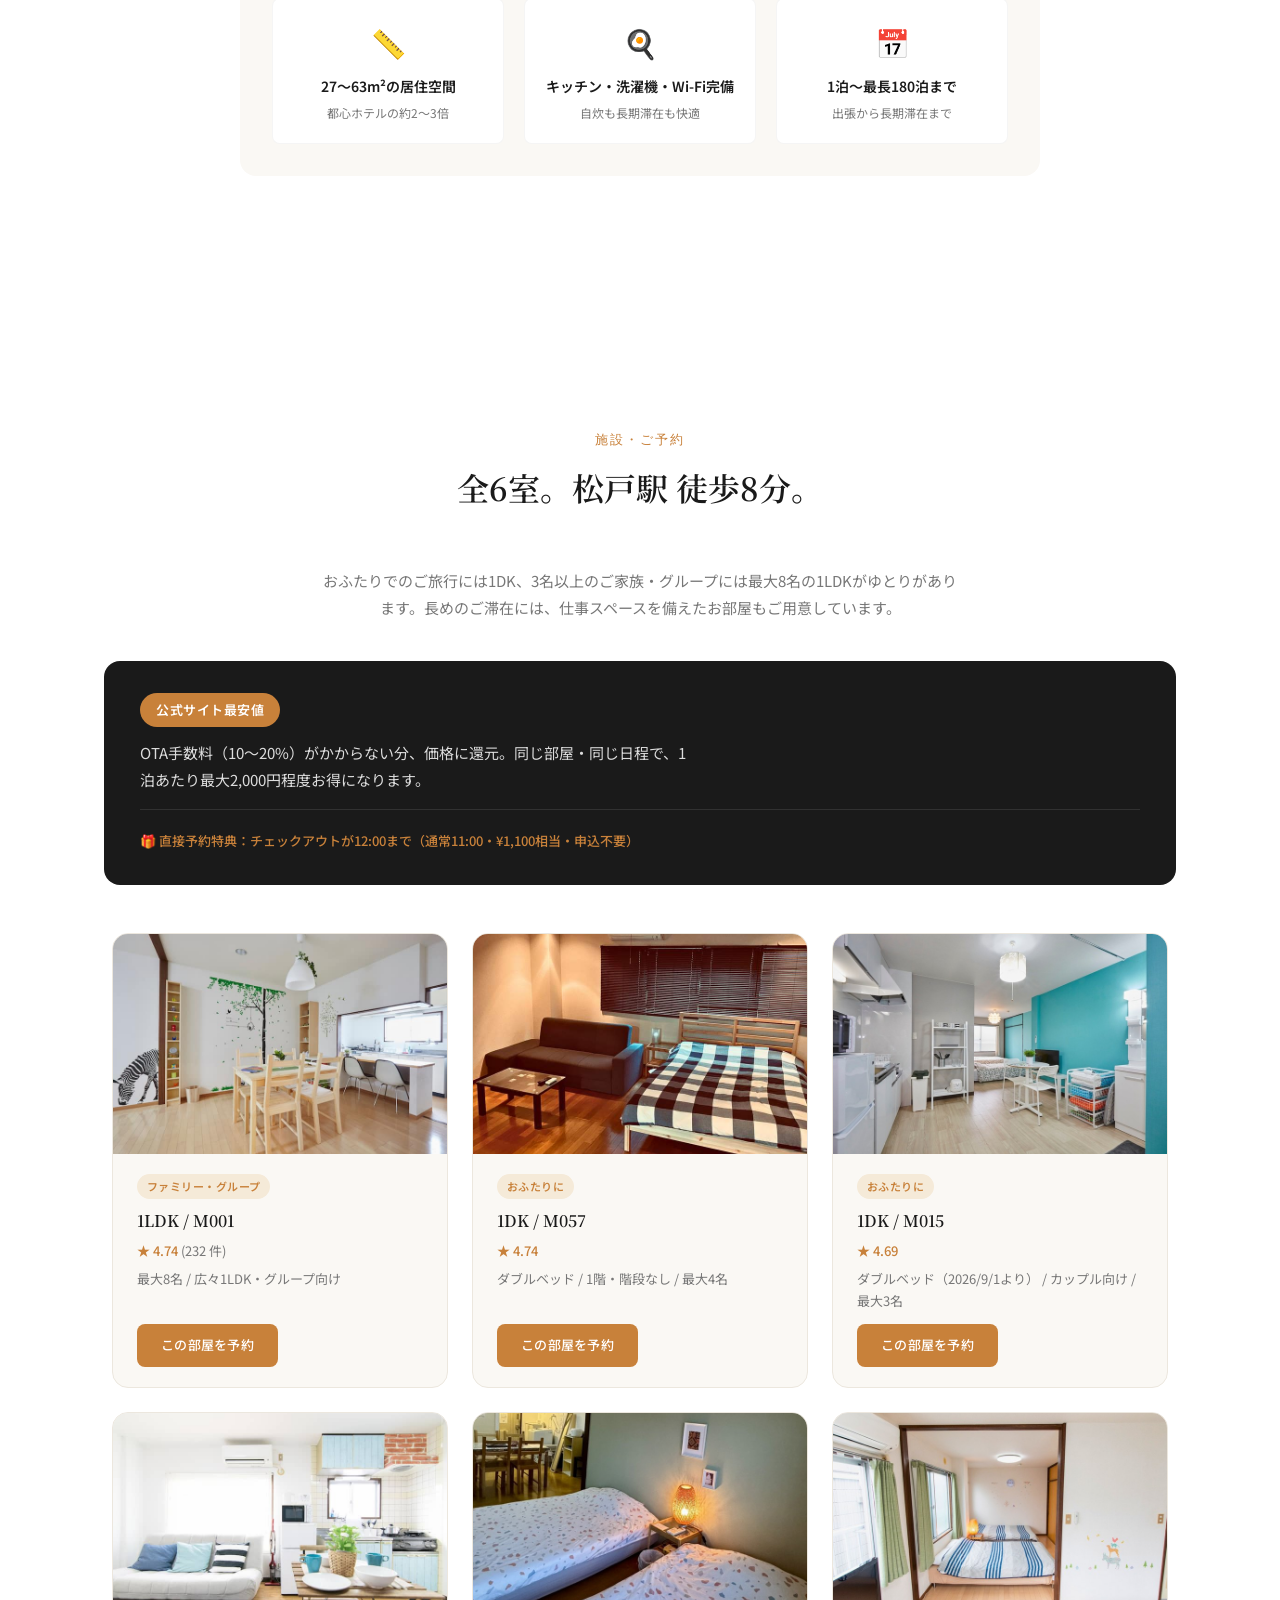
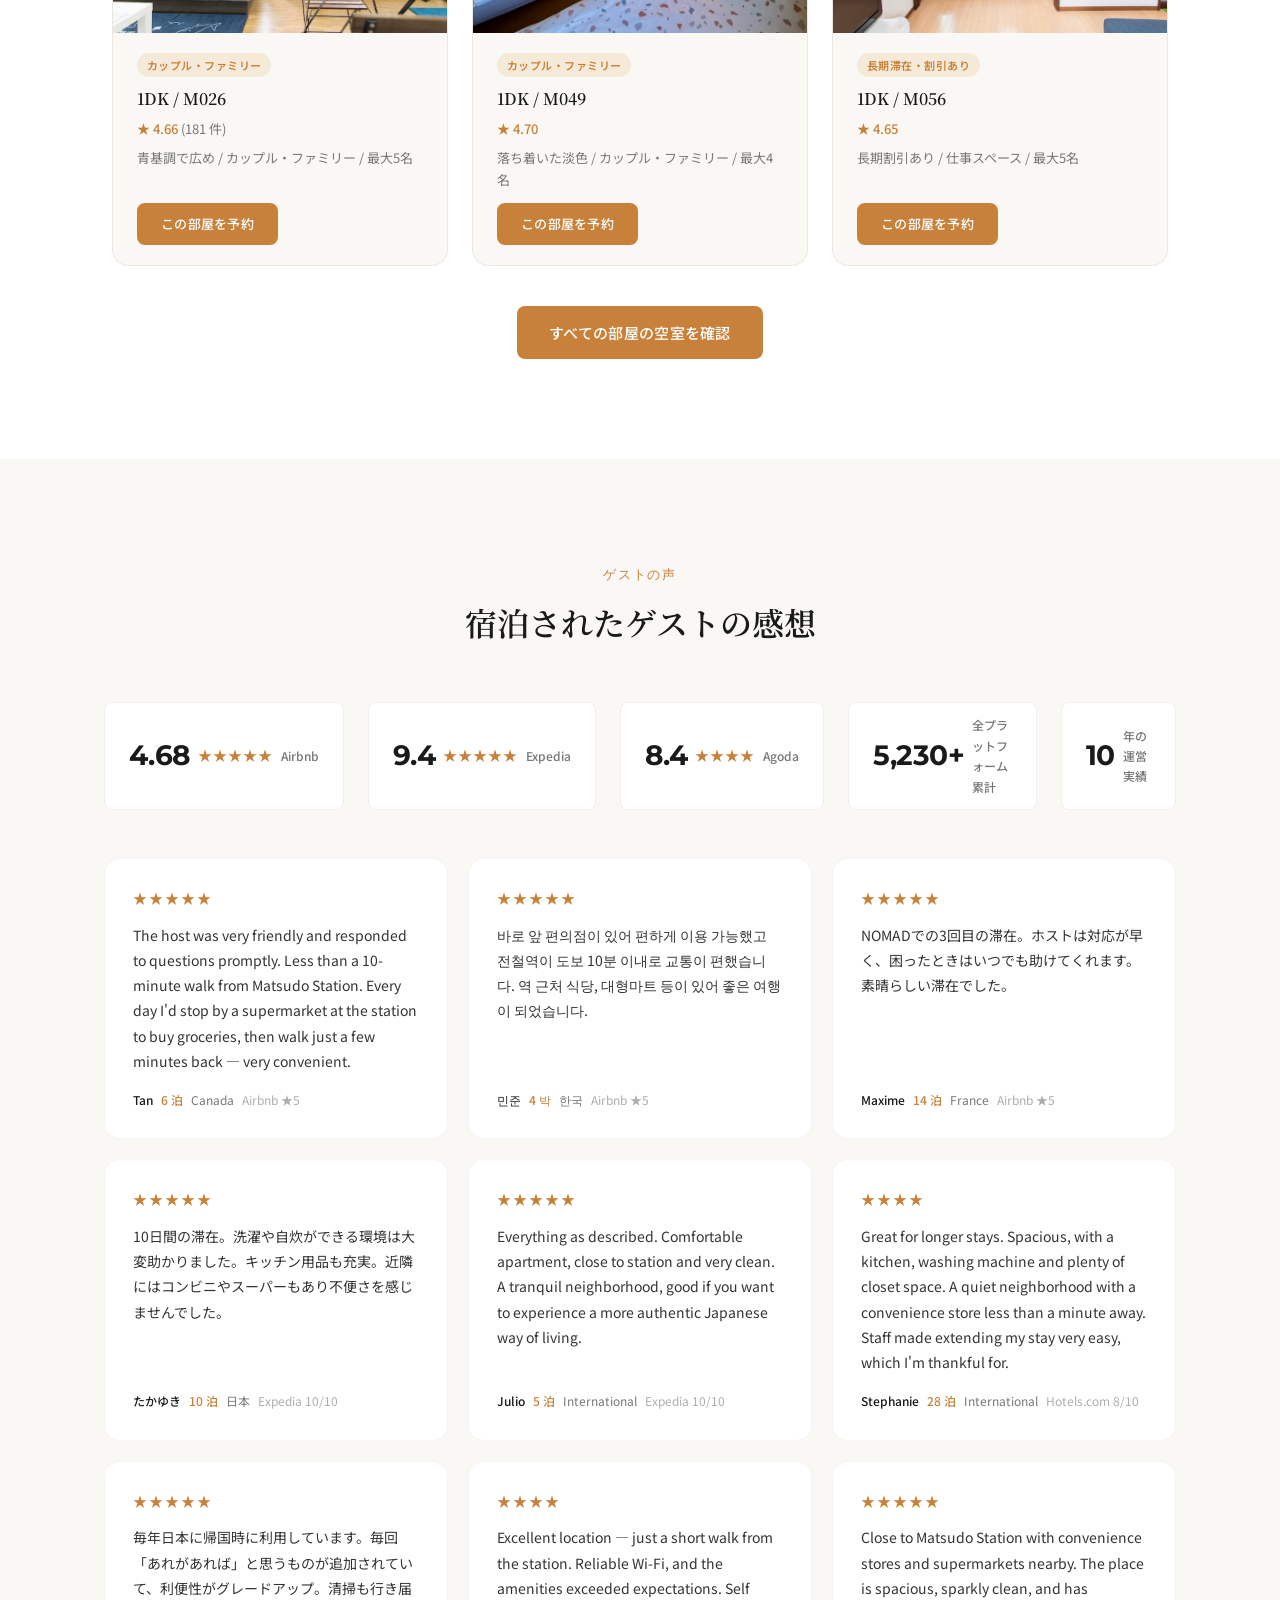
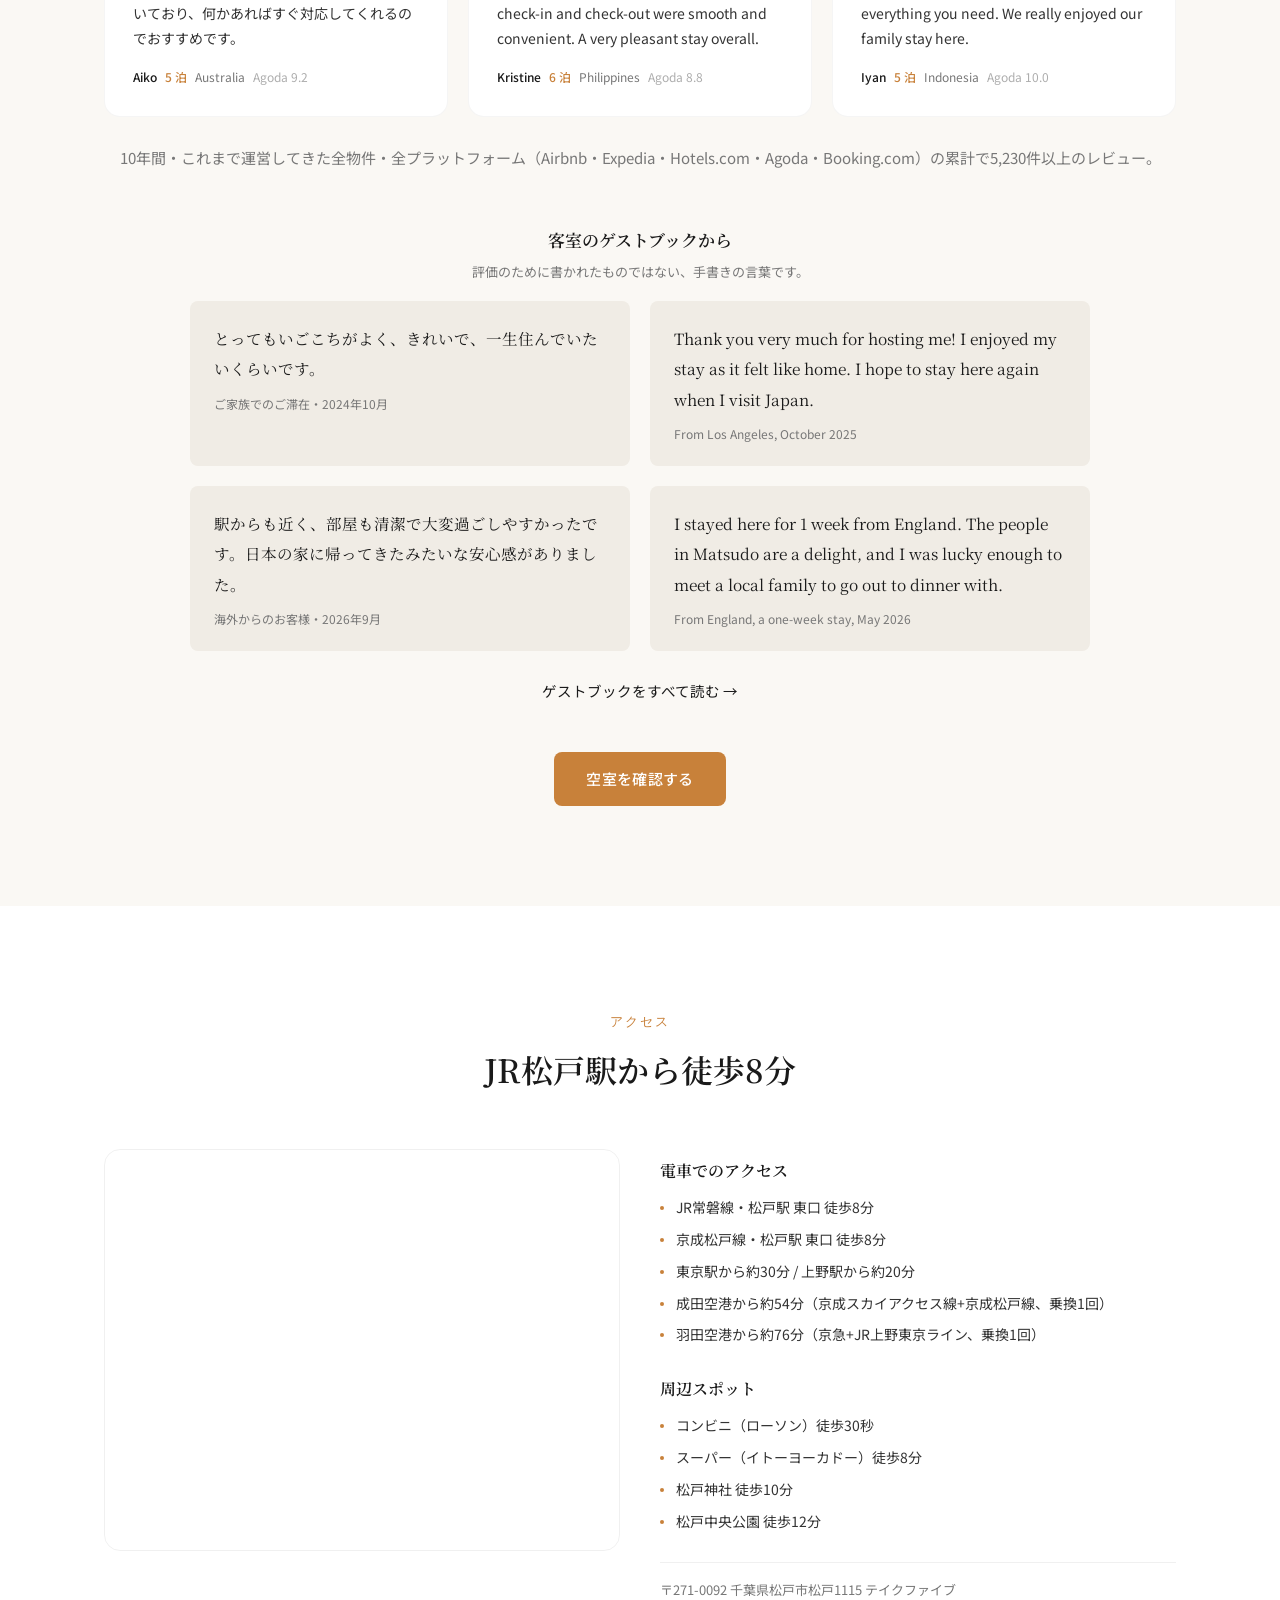
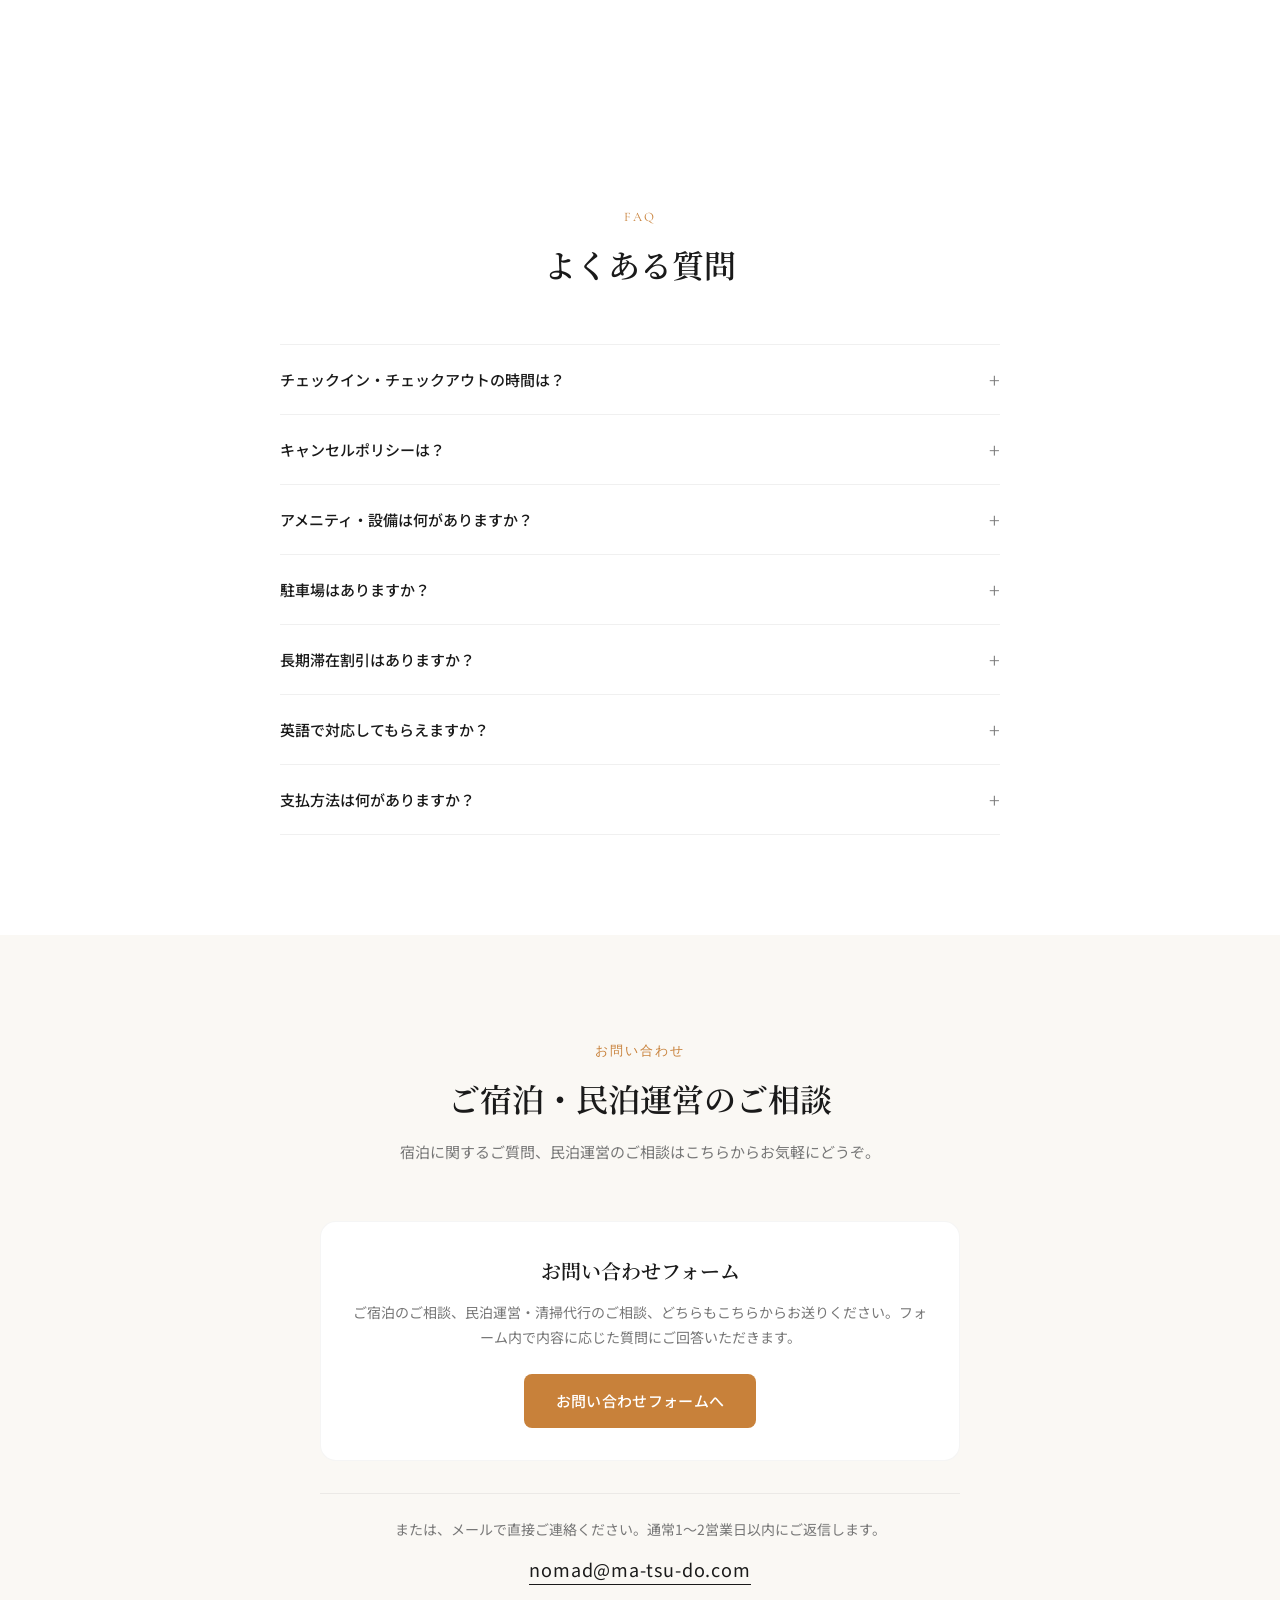
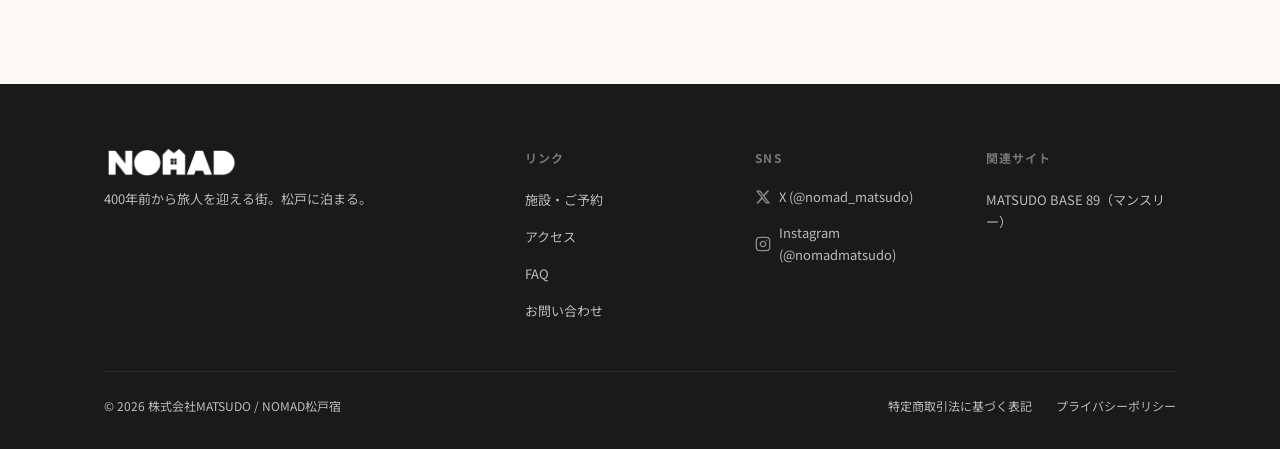
==== commit 2378e150: "直販特典を「チェックアウト12:00まで（申込不要）」に変更 旧表記「アーリーチェックイン or レイトチェックアウト1時間無料」を廃止し、 公式サイト予約は全員12:00チェックアウトに統一（4言語" ====
--- a/index.html
+++ b/index.html
@@ -1615,11 +1615,11 @@
             </div>
             <div class="best-price-perk">
               <span
-                data-ja="🎁 直接予約特典：アーリーチェックイン or レイトチェックアウト 1時間無料"
-                data-en="🎁 Direct booking perk: 1-hour early check-in or late check-out free"
-                data-zh="🎁 直订特典：提前1小时入住或延迟1小时退房免费"
-                data-ko="🎁 직접 예약 특전: 얼리 체크인 또는 레이트 체크아웃 1시간 무료">
-                🎁 直接予約特典：アーリーチェックイン or レイトチェックアウト 1時間無料
+                data-ja="🎁 直接予約特典：チェックアウトが12:00まで（通常11:00・¥1,100相当・申込不要）"
+                data-en="🎁 Direct booking perk: check-out at 12:00 instead of 11:00 (a ¥1,100 value, no request needed)"
+                data-zh="🎁 直订特典：退房时间延至12:00（通常11:00・价值¥1,100・无需申请）"
+                data-ko="🎁 직접 예약 특전: 체크아웃 12:00까지 (통상 11:00・¥1,100 상당・신청 불필요)">
+                🎁 直接予約特典：チェックアウトが12:00まで（通常11:00・¥1,100相当・申込不要）
               </span>
             </div>
           </div>
@@ -2036,7 +2036,7 @@
               <span class="faq-toggle">+</span>
             </button>
             <div class="faq-a">
-              <p data-ja="チェックインは15:00以降、チェックアウトは11:00までです。24時間セルフチェックインが可能です。" data-en="Check-in is from 15:00, check-out by 11:00. Self check-in is available 24/7." data-zh="入住时间为15:00以后，退房时间为11:00之前。可24小时自助入住。" data-ko="체크인은 15:00 이후, 체크아웃은 11:00까지입니다. 24시간 셀프 체크인이 가능합니다.">チェックインは15:00以降、チェックアウトは11:00までです。24時間セルフチェックインが可能です。</p>
+              <p data-ja="チェックインは15:00以降、チェックアウトは11:00まで（公式サイトからのご予約は12:00まで）です。24時間セルフチェックインが可能です。" data-en="Check-in is from 15:00, check-out by 11:00 (12:00 when booked on our website). Self check-in is available 24/7." data-zh="入住时间为15:00以后，退房时间为11:00之前（官网预订为12:00之前）。可24小时自助入住。" data-ko="체크인은 15:00 이후, 체크아웃은 11:00까지입니다(공식 사이트 예약은 12:00까지). 24시간 셀프 체크인이 가능합니다.">チェックインは15:00以降、チェックアウトは11:00まで（公式サイトからのご予約は12:00まで）です。24時間セルフチェックインが可能です。</p>
             </div>
           </div>
           <div class="faq-item fade-in">
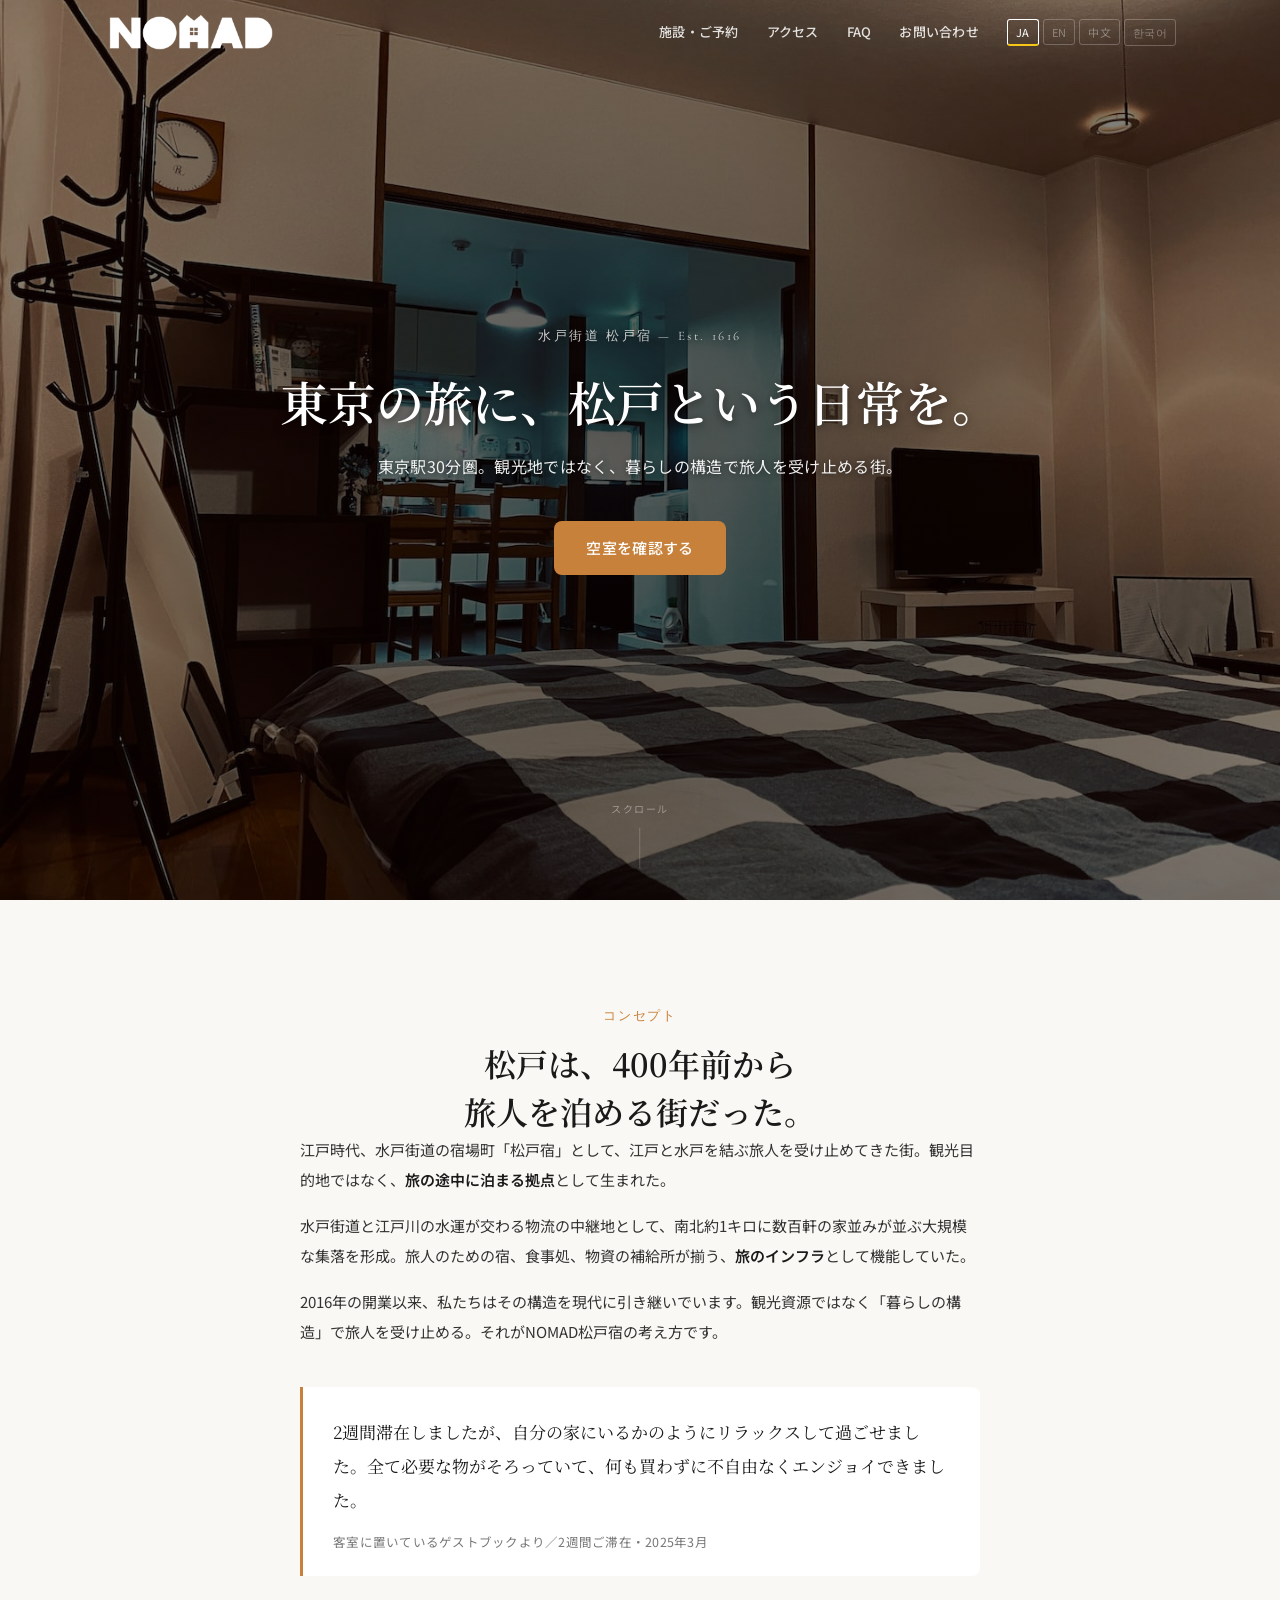
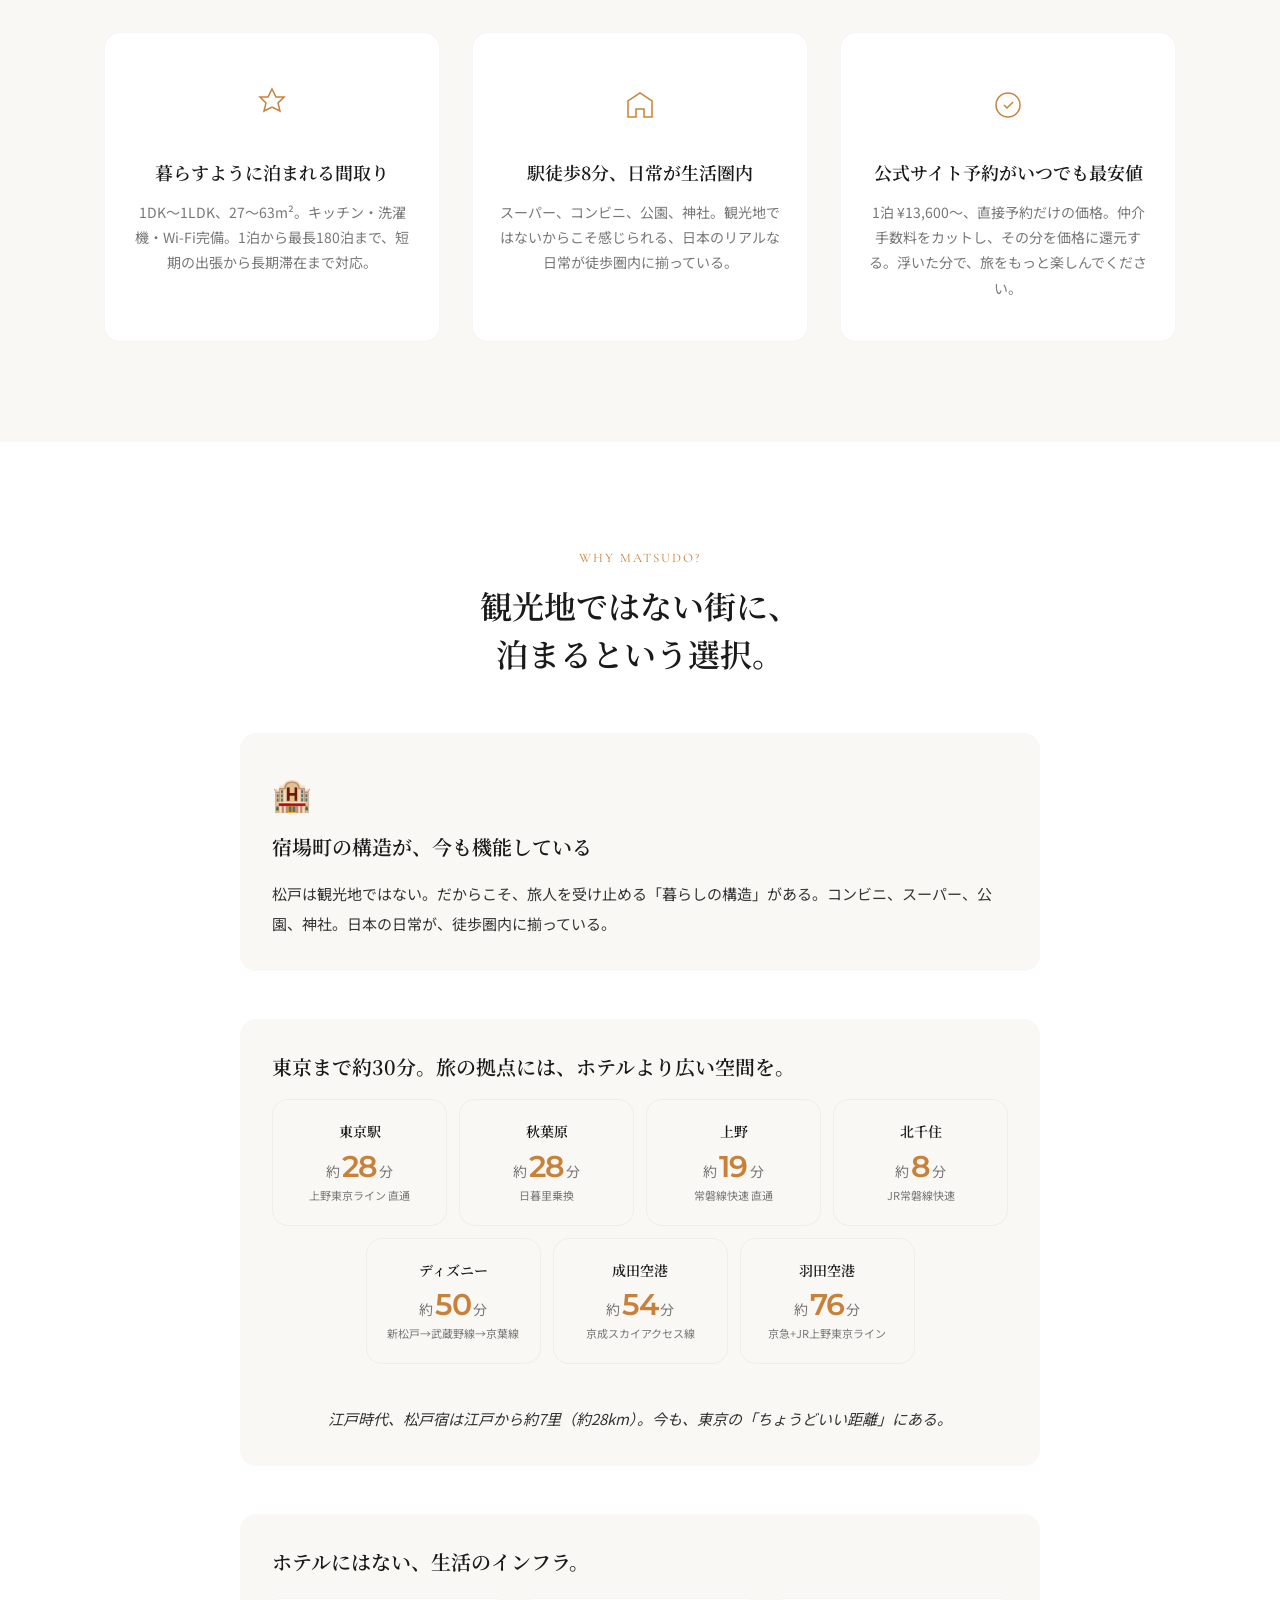
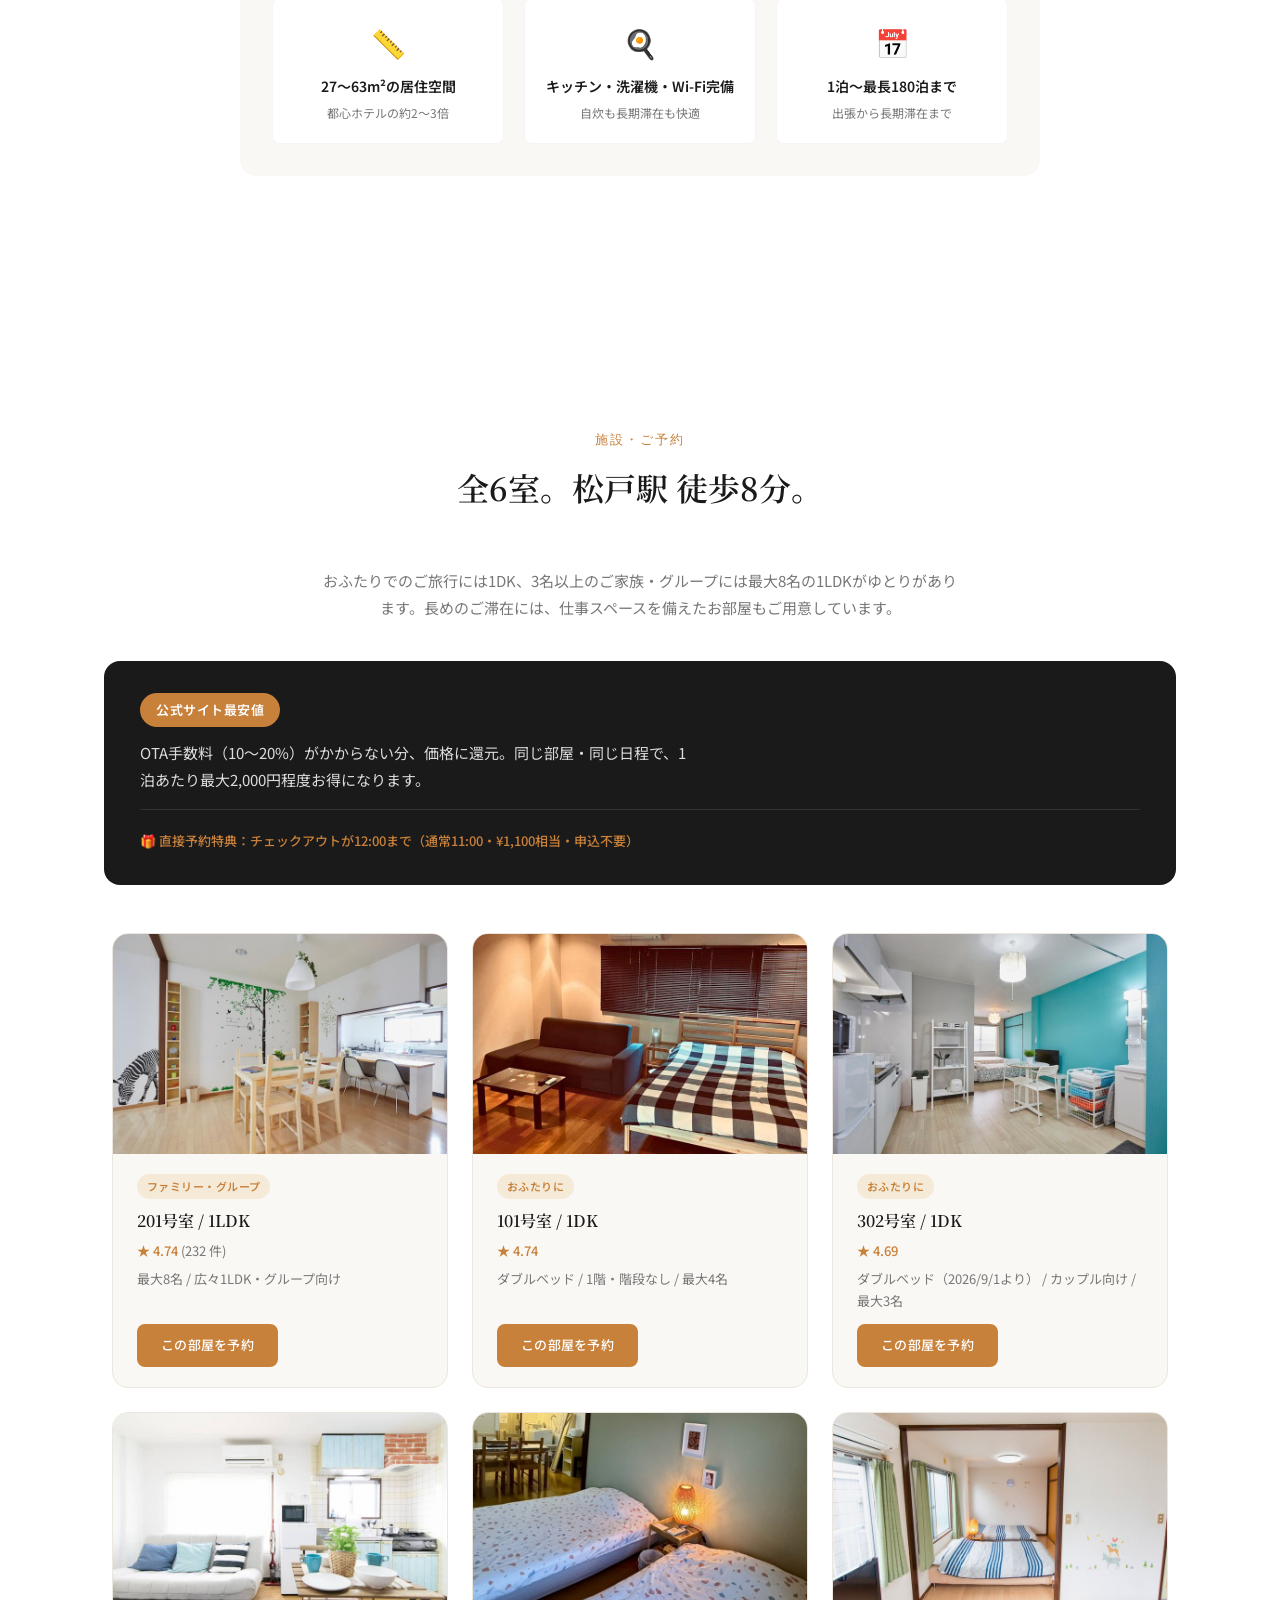
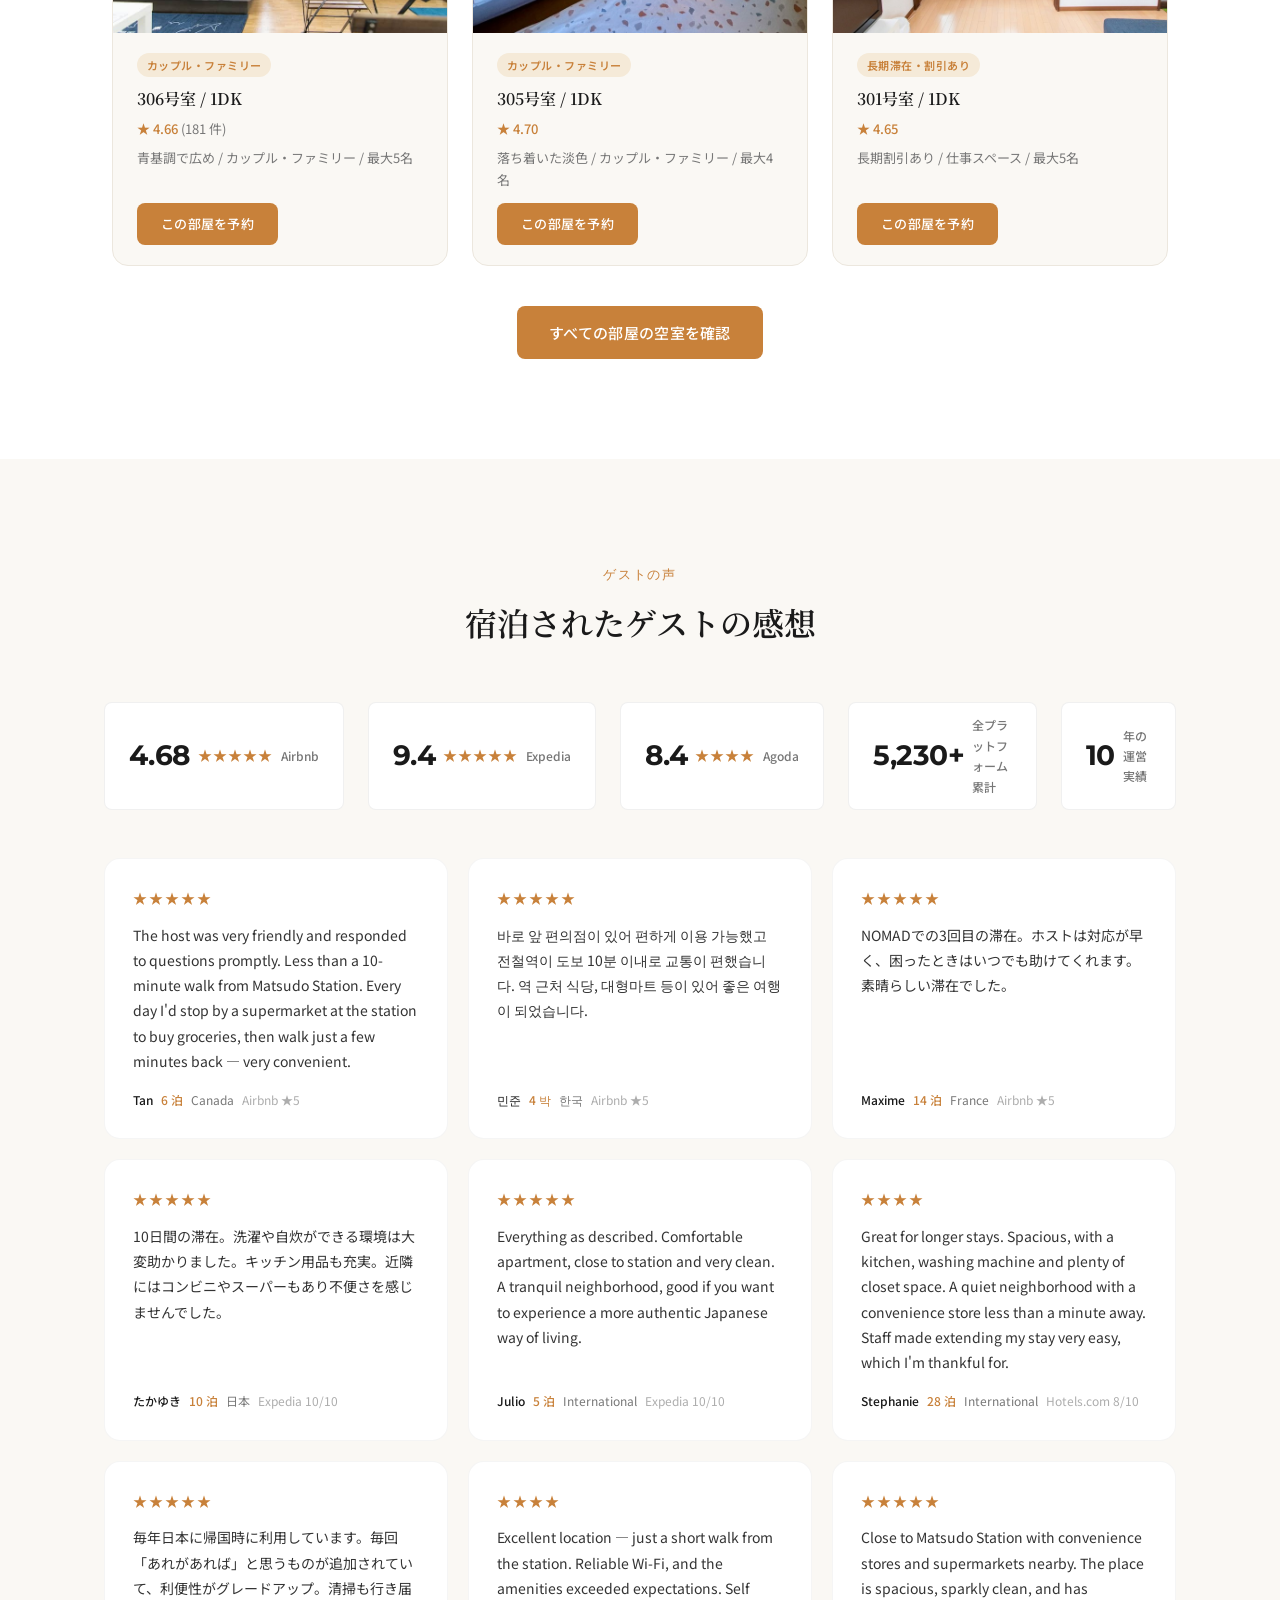
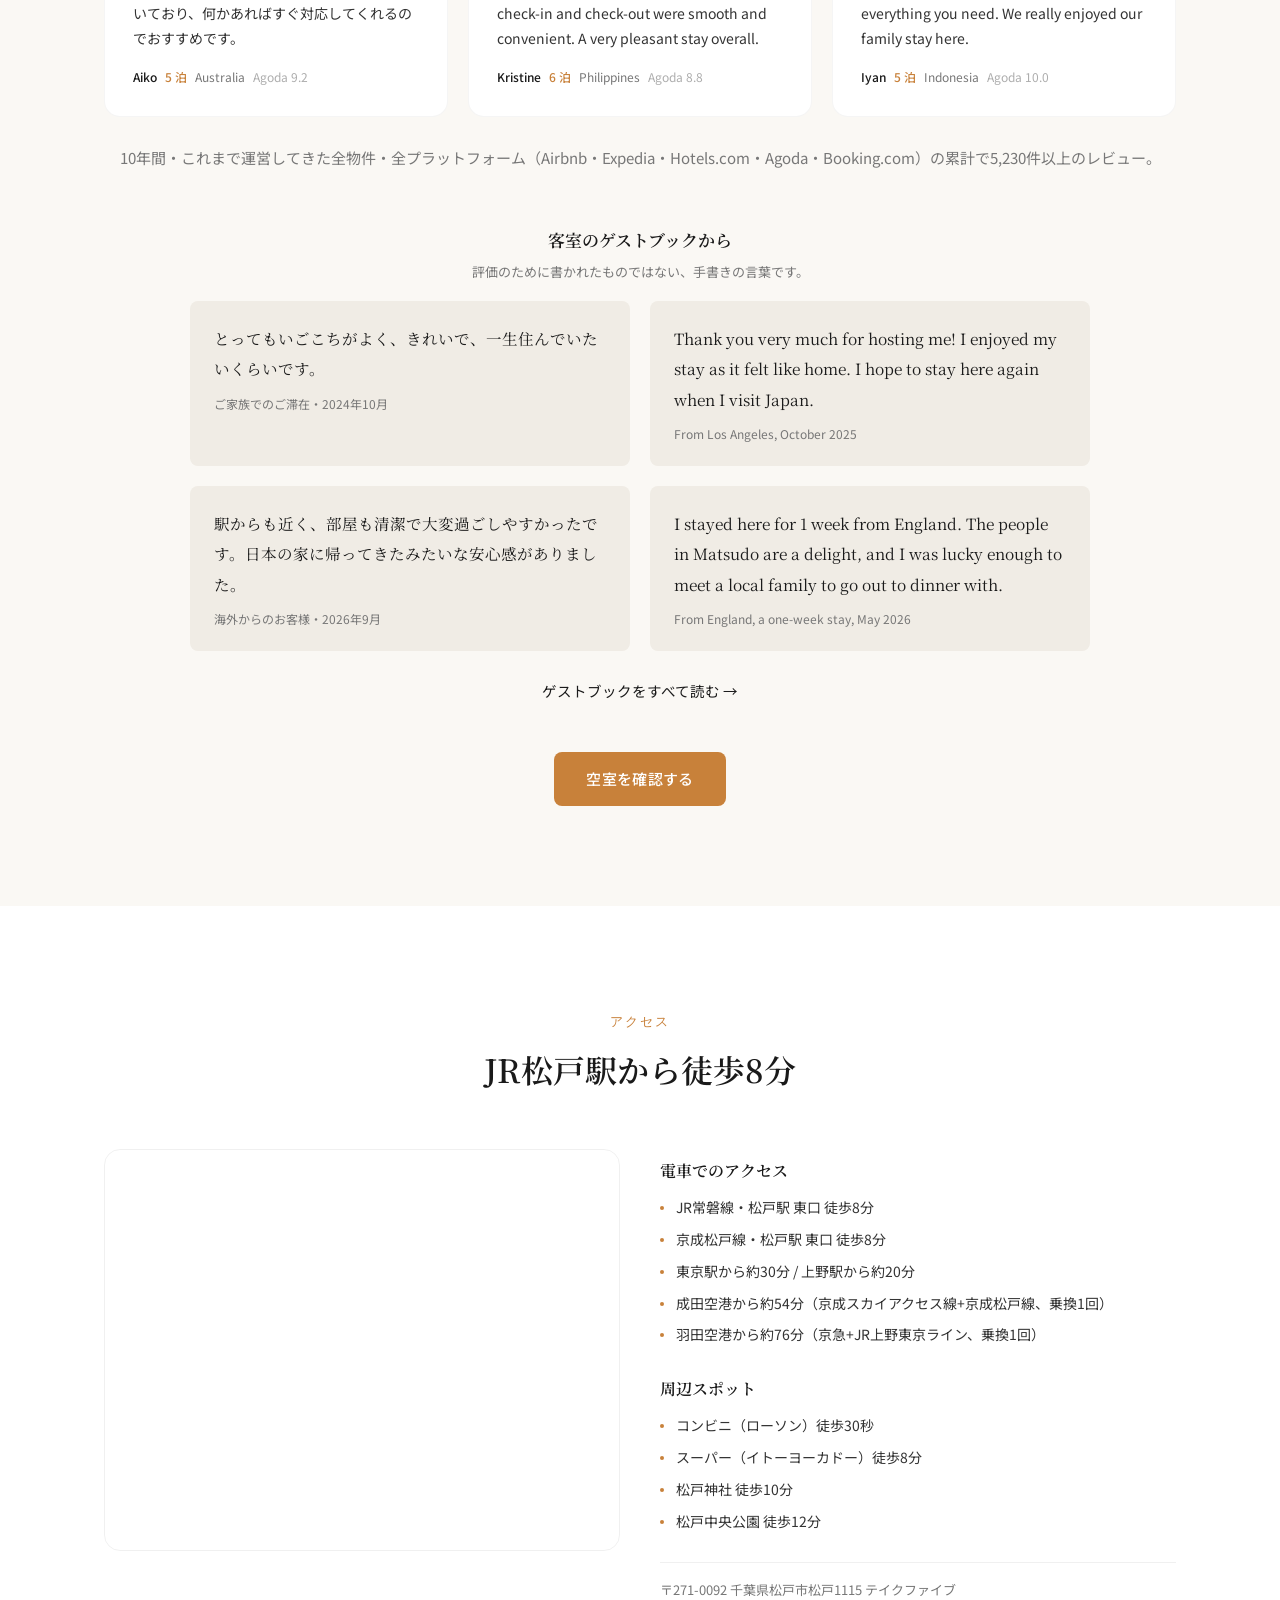
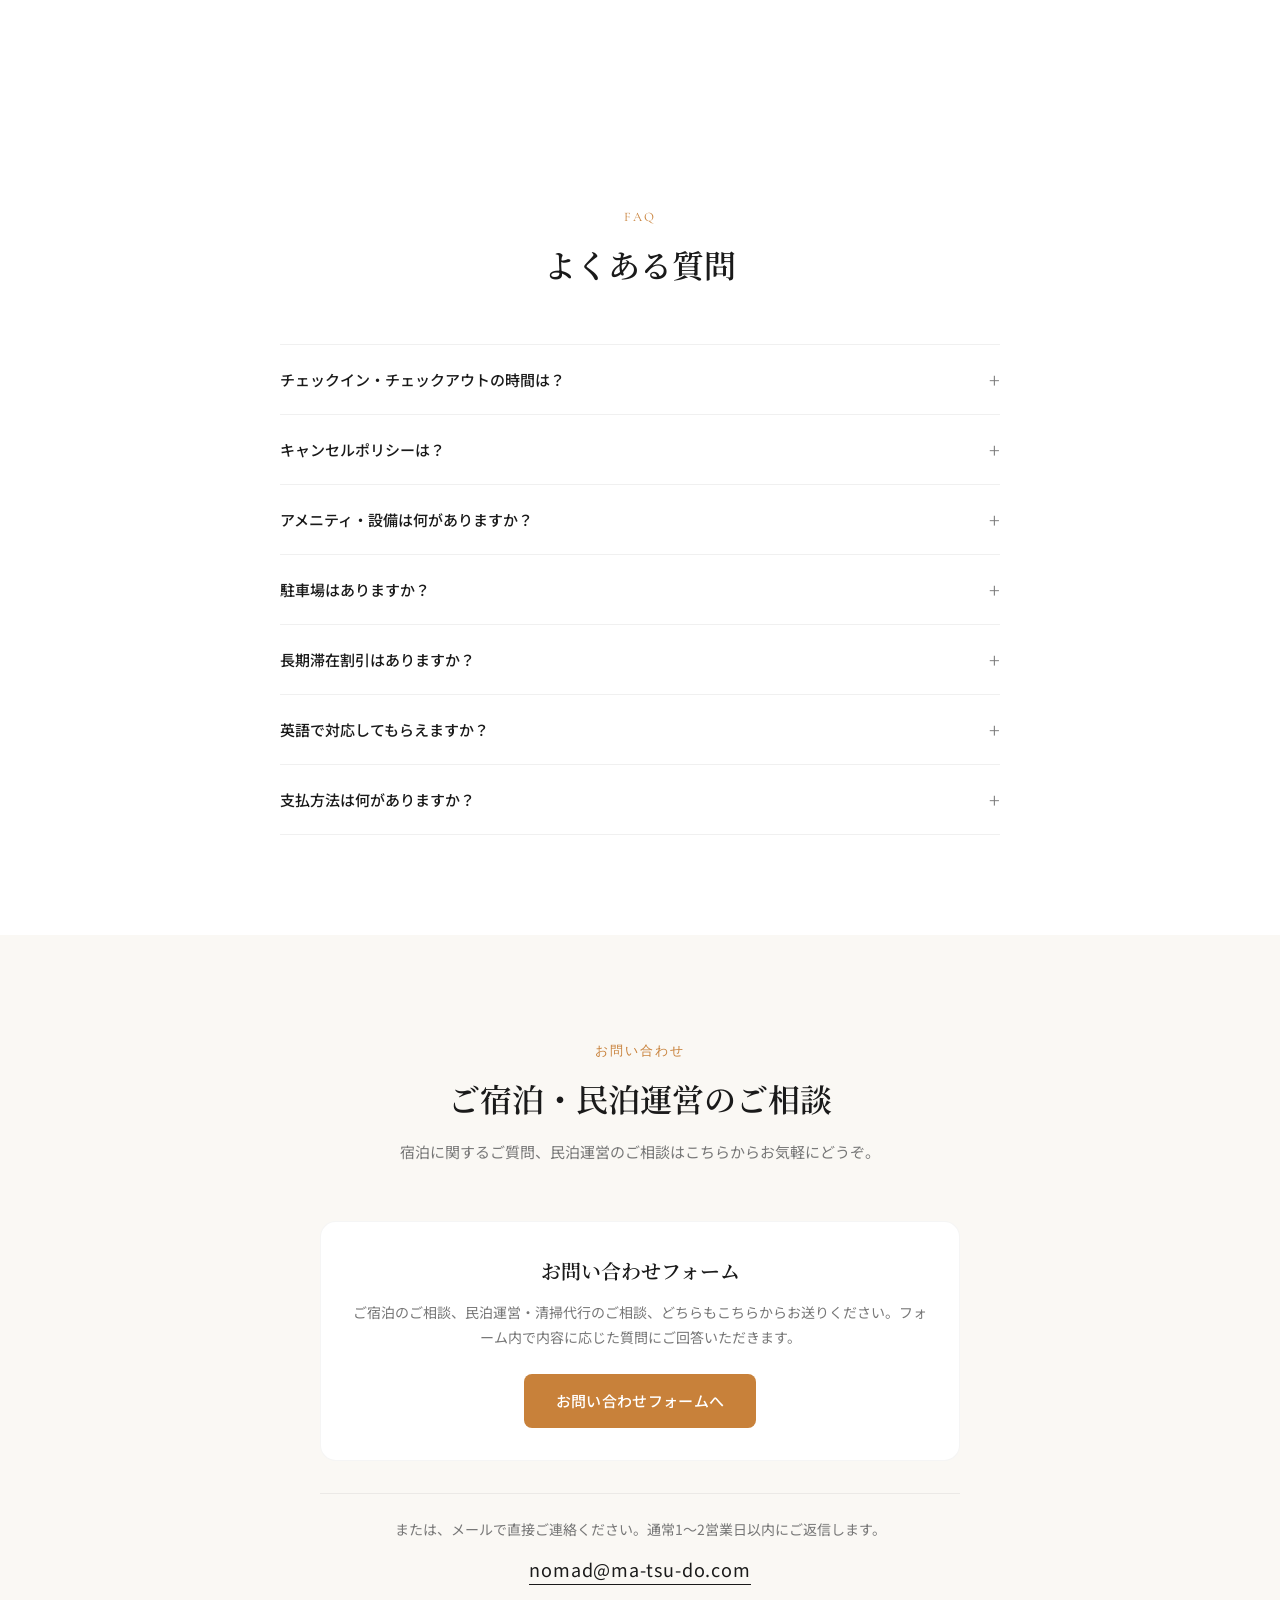
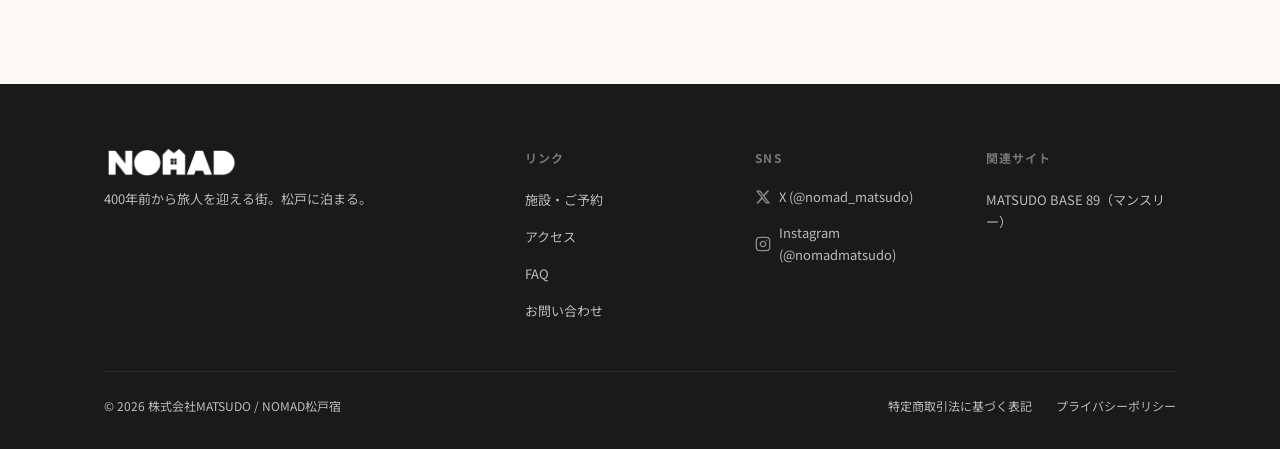
==== commit 75f73ef3: "LP: 社内コードの削除と構造化データの拡充（AI検索対策） - 社内メモのHTMLコメント3件を削除（ChatGPTが内部コードM001等を回答に引用していたため） - 部屋名を「1LDK / M0" ====
--- a/index.html
+++ b/index.html
@@ -28,7 +28,7 @@
     "@context": "https://schema.org",
     "@type": "LodgingBusiness",
     "name": "NOMAD 松戸宿",
-    "description": "かつて宿場町だった街、松戸に泊まる。松戸駅徒歩8分の宿。1泊から最長180泊まで対応。",
+    "description": "松戸駅徒歩8分、キッチン・洗濯機付きの1DK〜1LDK全6室の民泊（住宅宿泊事業）。1室で最大8名まで泊まれる1LDK（201号室・63㎡）があり、家族・友人グループの滞在に向く。1泊から最長180泊まで。セルフチェックイン。公式サイトからの直接予約が最安で、チェックアウトは12:00（通常11:00）。",
     "url": "https://nomadmatsudo.com",
     "address": {
       "@type": "PostalAddress",
@@ -47,14 +47,123 @@
       "@type": "AggregateOffer",
       "lowPrice": 13600,
       "priceCurrency": "JPY",
-      "availability": "https://schema.org/InStock"
+      "availability": "https://schema.org/InStock",
+      "url": "https://nomadmatsudo.com/"
     },
     "numberOfRooms": 6,
     "checkinTime": "15:00",
     "checkoutTime": "11:00",
     "sameAs": [
-      "https://x.com/nomad_matsudo",
       "https://www.instagram.com/nomadmatsudo/"
+    ],
+    "telephone": "+81-80-5989-3393",
+    "priceRange": "¥13,600〜（1泊・1室・税込総額）",
+    "amenityFeature": [
+      {
+        "@type": "LocationFeatureSpecification",
+        "name": "キッチン",
+        "value": true
+      },
+      {
+        "@type": "LocationFeatureSpecification",
+        "name": "洗濯機",
+        "value": true
+      },
+      {
+        "@type": "LocationFeatureSpecification",
+        "name": "無料Wi-Fi",
+        "value": true
+      },
+      {
+        "@type": "LocationFeatureSpecification",
+        "name": "セルフチェックイン",
+        "value": true
+      },
+      {
+        "@type": "LocationFeatureSpecification",
+        "name": "長期滞在可（最長180泊）",
+        "value": true
+      }
+    ],
+    "containsPlace": [
+      {
+        "@type": "Apartment",
+        "name": "101号室（1DK・35㎡）",
+        "floorSize": {
+          "@type": "QuantitativeValue",
+          "value": 35,
+          "unitCode": "MTK"
+        },
+        "occupancy": {
+          "@type": "QuantitativeValue",
+          "maxValue": 4
+        }
+      },
+      {
+        "@type": "Apartment",
+        "name": "201号室（1LDK・63㎡）",
+        "floorSize": {
+          "@type": "QuantitativeValue",
+          "value": 63,
+          "unitCode": "MTK"
+        },
+        "occupancy": {
+          "@type": "QuantitativeValue",
+          "maxValue": 8
+        }
+      },
+      {
+        "@type": "Apartment",
+        "name": "301号室（1DK・30㎡）",
+        "floorSize": {
+          "@type": "QuantitativeValue",
+          "value": 30,
+          "unitCode": "MTK"
+        },
+        "occupancy": {
+          "@type": "QuantitativeValue",
+          "maxValue": 5
+        }
+      },
+      {
+        "@type": "Apartment",
+        "name": "302号室（1DK・27㎡）",
+        "floorSize": {
+          "@type": "QuantitativeValue",
+          "value": 27,
+          "unitCode": "MTK"
+        },
+        "occupancy": {
+          "@type": "QuantitativeValue",
+          "maxValue": 3
+        }
+      },
+      {
+        "@type": "Apartment",
+        "name": "305号室（1DK・27㎡）",
+        "floorSize": {
+          "@type": "QuantitativeValue",
+          "value": 27,
+          "unitCode": "MTK"
+        },
+        "occupancy": {
+          "@type": "QuantitativeValue",
+          "maxValue": 4
+        }
+      },
+      {
+        "@type": "Apartment",
+        "name": "306号室（1DK・33㎡）",
+        "floorSize": {
+          "@type": "QuantitativeValue",
+          "value": 33,
+          "unitCode": "MTK"
+        },
+        "occupancy": {
+          "@type": "QuantitativeValue",
+          "maxValue": 5
+        }
+      }
     ]
   }
   </script>
@@ -1624,25 +1733,14 @@
             </div>
           </div>
         </div>
-        <!-- 2026-08 改訂：6室体制（403/M005・402/M019・405/M012 は終了につき削除）
-             文言の正：NOMAD松戸宿/OTAリスティング改善_6室体制_2026-08.md §5-2 / §6
-             Beds24 propid（1室=1プロパティ構成／2026-08-11 APIで全室確定）:
-                   M001=247506 M005=247508 M012=247509 M015=247510 M026=247511
-                   M057=247512 M019=247513 M049=247514 M056=247515
-             評価値は 2026-06 のライブ取得値。M015/M049/M056/M057 はレビュー件数が未取得のため評価のみ表示 -->
-        <!-- 2026-09-03 レイアウト改訂：カテゴリ別に分かれていた4グリッド（2+2+1+1）を
-             1つの3列グリッドに統合。カテゴリは各カードのタグへ移した。
-             従来は1枚だけのグリッドが2つあり、M056・M001が広い余白に取り残されていた
-             2026-09-03 並び順：M001（1LDK・最大8名・★4.74/232件）を先頭へ。
-             単価と評価件数が最も大きい部屋が最後尾に埋もれていたため -->
         <div class="rooms-grid">
           <div class="room-card fade-in" id="room-m001">
             <div class="room-img">
-              <img src="img/room-m001.jpg" alt="M001 室内" width="720" height="480" loading="lazy">
+              <img src="img/room-m001.jpg" alt="201号室 室内" width="720" height="480" loading="lazy">
             </div>
             <div class="room-info">
               <span class="room-type-tag" data-ja="ファミリー・グループ" data-en="Families & groups" data-zh="家庭·团体" data-ko="가족·그룹">ファミリー・グループ</span>
-              <h3>1LDK / M001</h3>
+              <h3 data-ja="201号室 / 1LDK" data-en="Room 201 / 1LDK" data-zh="201室 / 1LDK" data-ko="201호 / 1LDK">201号室 / 1LDK</h3>
               <div class="room-rating">&#9733; 4.74 <span>(232 <span data-ja="件" data-en="reviews" data-zh="条" data-ko="건">件</span>)</span></div>
               <p data-ja="最大8名 / 広々1LDK・グループ向け" data-en="Up to 8 / Spacious 1LDK for groups" data-zh="最多8人 / 宽敞1LDK·团体首选" data-ko="최대 8명 / 넓은 1LDK·단체 추천">最大8名 / 広々1LDK・グループ向け</p>
               <a href="https://beds24.com/booking2.php?propid=247506&amp;referer=lp" target="_blank" rel="noopener" class="room-book-btn" data-ja="この部屋を予約" data-en="Book this room" data-zh="预订此房" data-ko="이 방 예약">この部屋を予約</a>
@@ -1650,11 +1748,11 @@
           </div>
           <div class="room-card fade-in" id="room-m057">
             <div class="room-img">
-              <img src="img/room-m057.jpg" alt="M057 室内" width="720" height="480" loading="lazy">
+              <img src="img/room-m057.jpg" alt="101号室 室内" width="720" height="480" loading="lazy">
             </div>
             <div class="room-info">
               <span class="room-type-tag" data-ja="おふたりに" data-en="For couples" data-zh="情侣·两人" data-ko="두 분께">おふたりに</span>
-              <h3>1DK / M057</h3>
+              <h3 data-ja="101号室 / 1DK" data-en="Room 101 / 1DK" data-zh="101室 / 1DK" data-ko="101호 / 1DK">101号室 / 1DK</h3>
               <div class="room-rating">&#9733; 4.74</div>
               <p data-ja="ダブルベッド / 1階・階段なし / 最大4名" data-en="Double bed / Ground floor, no stairs / Up to 4" data-zh="双人床 / 一楼无楼梯 / 最多4人" data-ko="더블베드 / 1층·계단 없음 / 최대 4명">ダブルベッド / 1階・階段なし / 最大4名</p>
               <a href="https://beds24.com/booking2.php?propid=247512&amp;referer=lp" target="_blank" rel="noopener" class="room-book-btn" data-ja="この部屋を予約" data-en="Book this room" data-zh="预订此房" data-ko="이 방 예약">この部屋を予約</a>
@@ -1662,24 +1760,23 @@
           </div>
           <div class="room-card fade-in" id="room-m015">
             <div class="room-img">
-              <img src="img/room-m015.jpg" alt="M015 室内" width="720" height="480" loading="lazy">
+              <img src="img/room-m015.jpg" alt="302号室 室内" width="720" height="480" loading="lazy">
             </div>
             <div class="room-info">
               <span class="room-type-tag" data-ja="おふたりに" data-en="For couples" data-zh="情侣·两人" data-ko="두 분께">おふたりに</span>
-              <h3>1DK / M015</h3>
+              <h3 data-ja="302号室 / 1DK" data-en="Room 302 / 1DK" data-zh="302室 / 1DK" data-ko="302호 / 1DK">302号室 / 1DK</h3>
               <div class="room-rating">&#9733; 4.69</div>
-              <!-- 302は2026/9/1にセミダブル2台→ダブル1台へ変更。変更完了後は「（2026/9/1より）」を削除し、写真も差し替える -->
               <p data-ja="ダブルベッド（2026/9/1より） / カップル向け / 最大3名" data-en="Double bed (from 1 Sep 2026) / For couples / Up to 3" data-zh="双人床（2026年9月1日起） / 情侣首选 / 最多3人" data-ko="더블베드(2026년 9월 1일부터) / 커플 추천 / 최대 3명">ダブルベッド（2026/9/1より） / カップル向け / 最大3名</p>
               <a href="https://beds24.com/booking2.php?propid=247510&amp;referer=lp" target="_blank" rel="noopener" class="room-book-btn" data-ja="この部屋を予約" data-en="Book this room" data-zh="预订此房" data-ko="이 방 예약">この部屋を予約</a>
             </div>
           </div>
           <div class="room-card fade-in" id="room-m026">
             <div class="room-img">
-              <img src="img/room-m026.jpg" alt="M026 室内" width="720" height="480" loading="lazy">
+              <img src="img/room-m026.jpg" alt="306号室 室内" width="720" height="480" loading="lazy">
             </div>
             <div class="room-info">
               <span class="room-type-tag" data-ja="カップル・ファミリー" data-en="Couples & families" data-zh="情侣·家庭" data-ko="커플·가족">カップル・ファミリー</span>
-              <h3>1DK / M026</h3>
+              <h3 data-ja="306号室 / 1DK" data-en="Room 306 / 1DK" data-zh="306室 / 1DK" data-ko="306호 / 1DK">306号室 / 1DK</h3>
               <div class="room-rating">&#9733; 4.66 <span>(181 <span data-ja="件" data-en="reviews" data-zh="条" data-ko="건">件</span>)</span></div>
               <p data-ja="青基調で広め / カップル・ファミリー / 最大5名" data-en="Bright blue, roomier 1DK / Couples &amp; families / Up to 5" data-zh="蓝调宽敞 / 情侣·家庭 / 最多5人" data-ko="블루 톤·넉넉 / 커플·가족 / 최대 5명">青基調で広め / カップル・ファミリー / 最大5名</p>
               <a href="https://beds24.com/booking2.php?propid=247511&amp;referer=lp" target="_blank" rel="noopener" class="room-book-btn" data-ja="この部屋を予約" data-en="Book this room" data-zh="预订此房" data-ko="이 방 예약">この部屋を予約</a>
@@ -1687,11 +1784,11 @@
           </div>
           <div class="room-card fade-in" id="room-m049">
             <div class="room-img">
-              <img src="img/room-m049.jpg" alt="M049 室内" width="720" height="480" loading="lazy">
+              <img src="img/room-m049.jpg" alt="305号室 室内" width="720" height="480" loading="lazy">
             </div>
             <div class="room-info">
               <span class="room-type-tag" data-ja="カップル・ファミリー" data-en="Couples & families" data-zh="情侣·家庭" data-ko="커플·가족">カップル・ファミリー</span>
-              <h3>1DK / M049</h3>
+              <h3 data-ja="305号室 / 1DK" data-en="Room 305 / 1DK" data-zh="305室 / 1DK" data-ko="305호 / 1DK">305号室 / 1DK</h3>
               <div class="room-rating">&#9733; 4.70</div>
               <p data-ja="落ち着いた淡色 / カップル・ファミリー / 最大4名" data-en="Calm, soft tones / Couples &amp; families / Up to 4" data-zh="柔和沉静 / 情侣·家庭 / 最多4人" data-ko="은은하고 차분 / 커플·가족 / 최대 4명">落ち着いた淡色 / カップル・ファミリー / 最大4名</p>
               <a href="https://beds24.com/booking2.php?propid=247514&amp;referer=lp" target="_blank" rel="noopener" class="room-book-btn" data-ja="この部屋を予約" data-en="Book this room" data-zh="预订此房" data-ko="이 방 예약">この部屋を予約</a>
@@ -1699,11 +1796,11 @@
           </div>
           <div class="room-card fade-in" id="room-m056">
             <div class="room-img">
-              <img src="img/room-m056.jpg" alt="M056 室内" width="720" height="480" loading="lazy">
+              <img src="img/room-m056.jpg" alt="301号室 室内" width="720" height="480" loading="lazy">
             </div>
             <div class="room-info">
               <span class="room-type-tag" data-ja="長期滞在・割引あり" data-en="Long stay · discount" data-zh="长住优惠" data-ko="장기 체류·할인">長期滞在・割引あり</span>
-              <h3>1DK / M056</h3>
+              <h3 data-ja="301号室 / 1DK" data-en="Room 301 / 1DK" data-zh="301室 / 1DK" data-ko="301호 / 1DK">301号室 / 1DK</h3>
               <div class="room-rating">&#9733; 4.65</div>
               <p data-ja="長期割引あり / 仕事スペース / 最大5名" data-en="Long-stay discount / Work space / Up to 5" data-zh="长住优惠 / 办公空间 / 最多5人" data-ko="장기 할인 / 업무 공간 / 최대 5명">長期割引あり / 仕事スペース / 最大5名</p>
               <a href="https://beds24.com/booking2.php?propid=247515&amp;referer=lp" target="_blank" rel="noopener" class="room-book-btn" data-ja="この部屋を予約" data-en="Book this room" data-zh="预订此房" data-ko="이 방 예약">この部屋を予約</a>
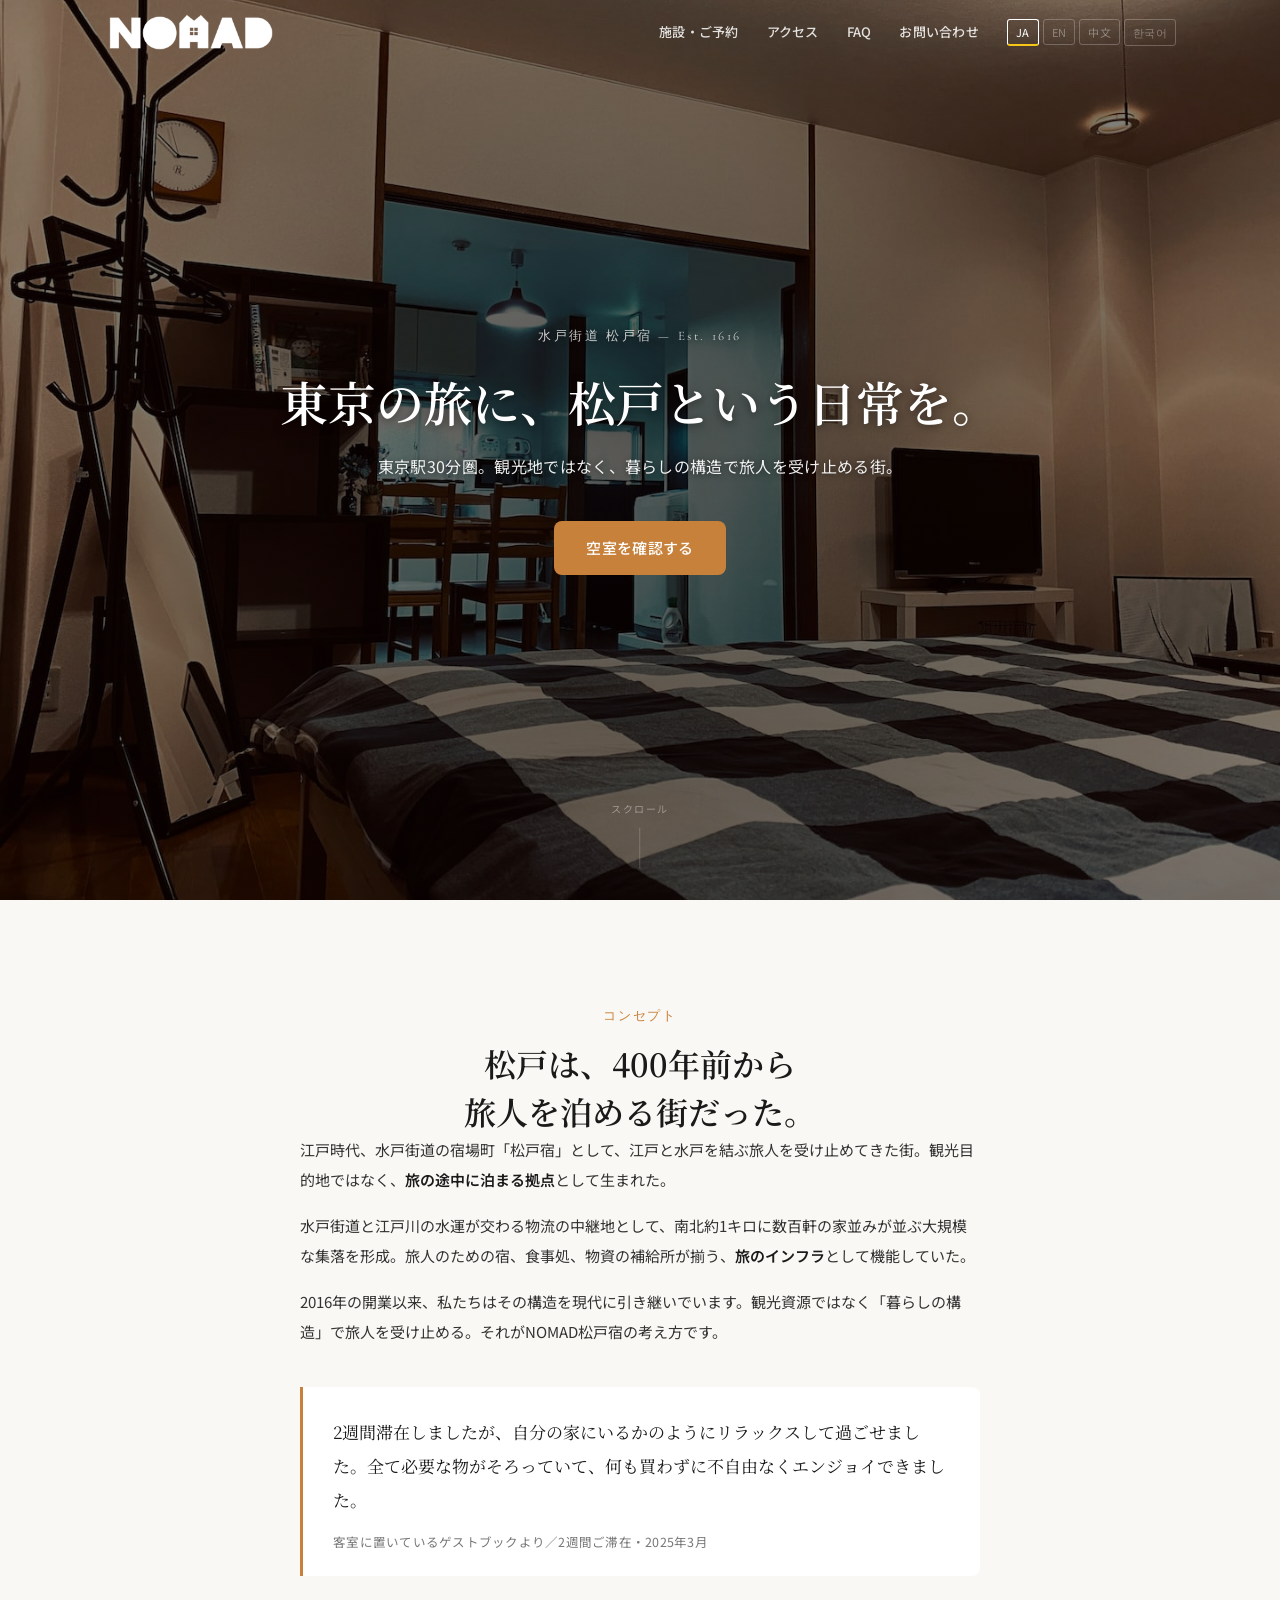
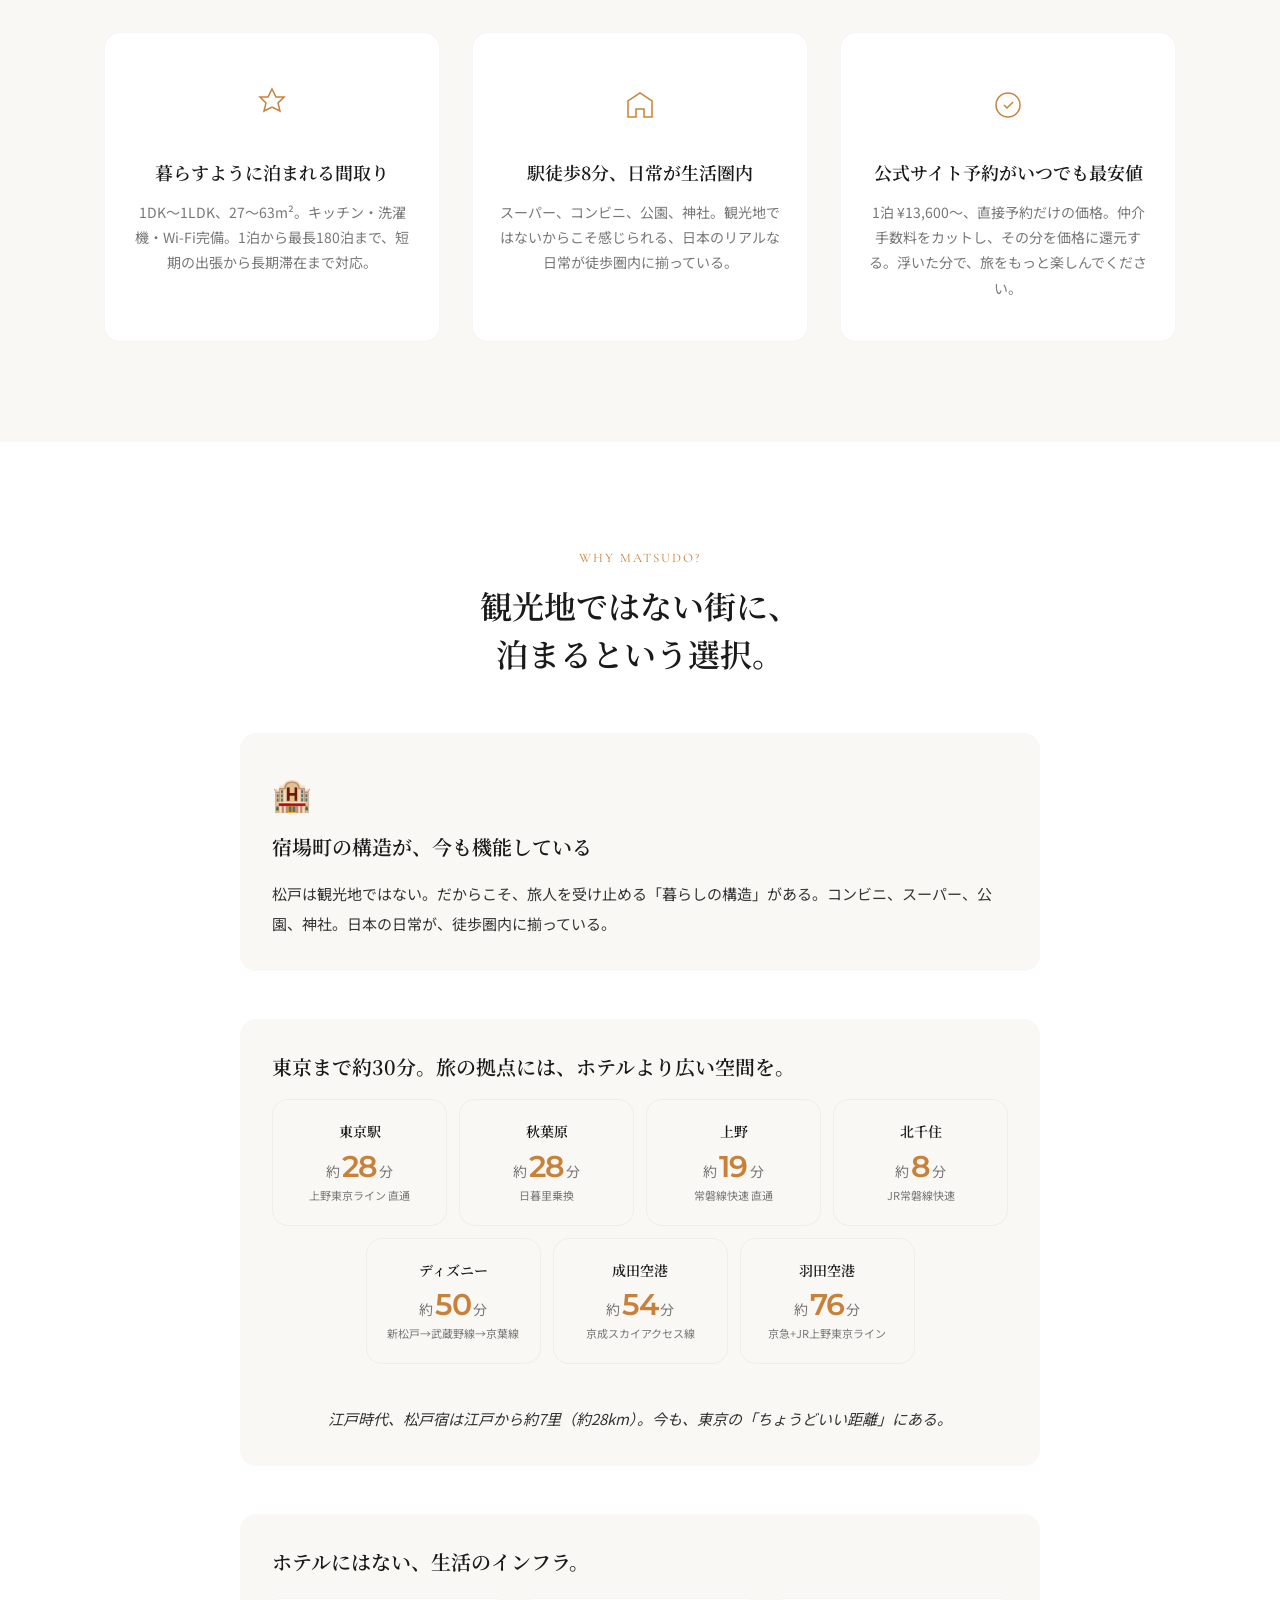
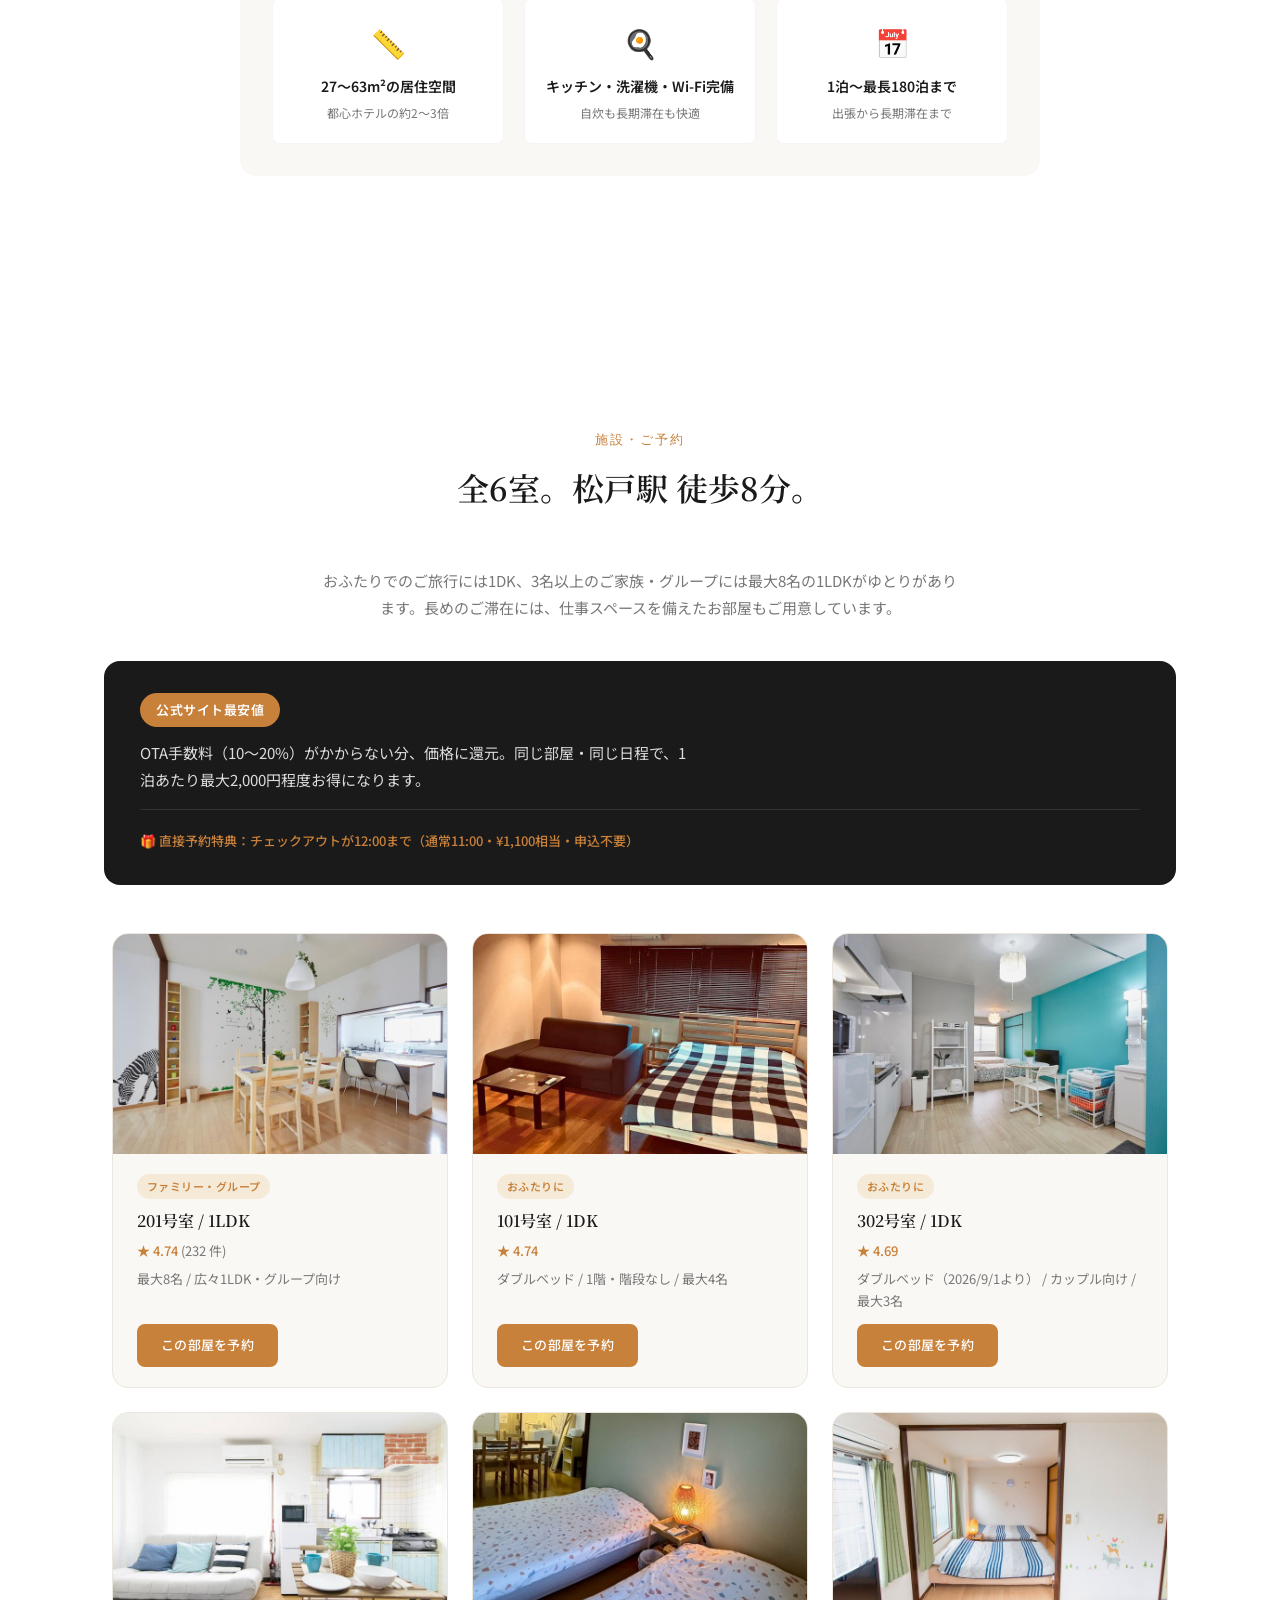
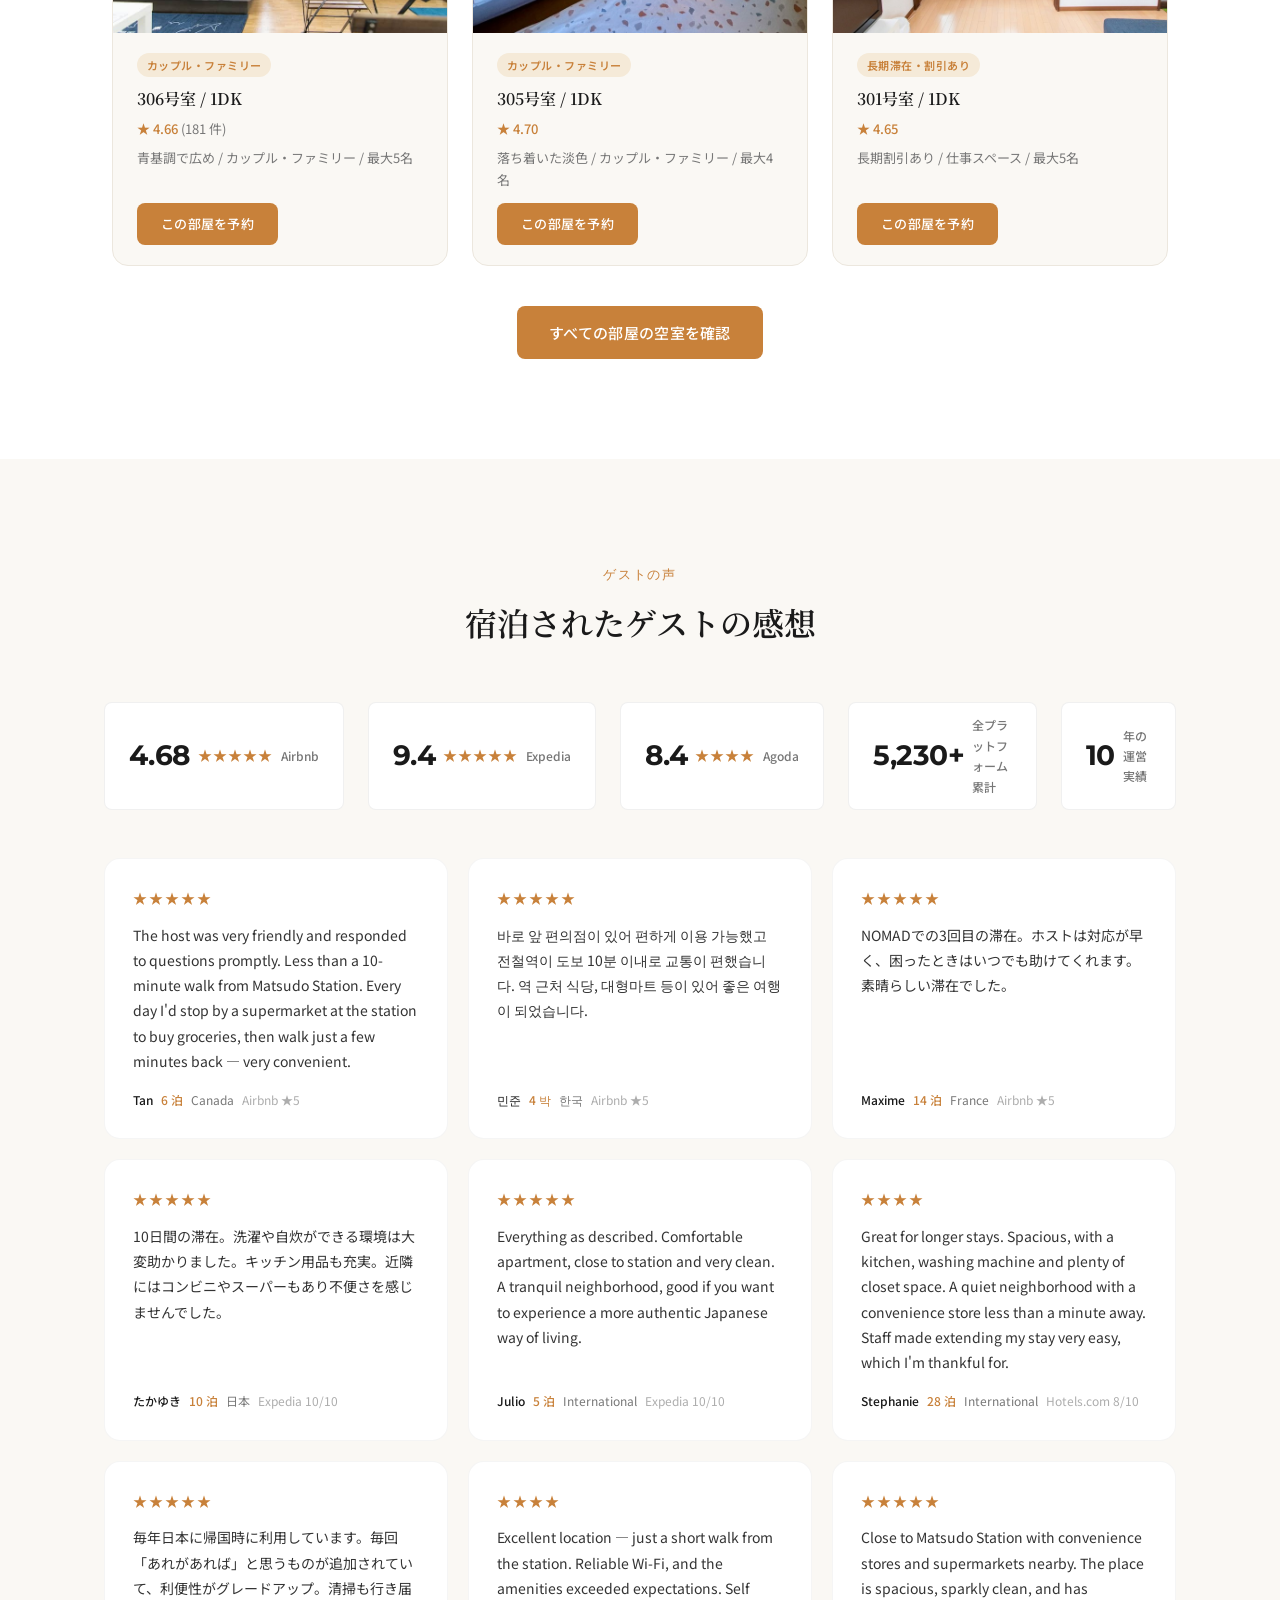
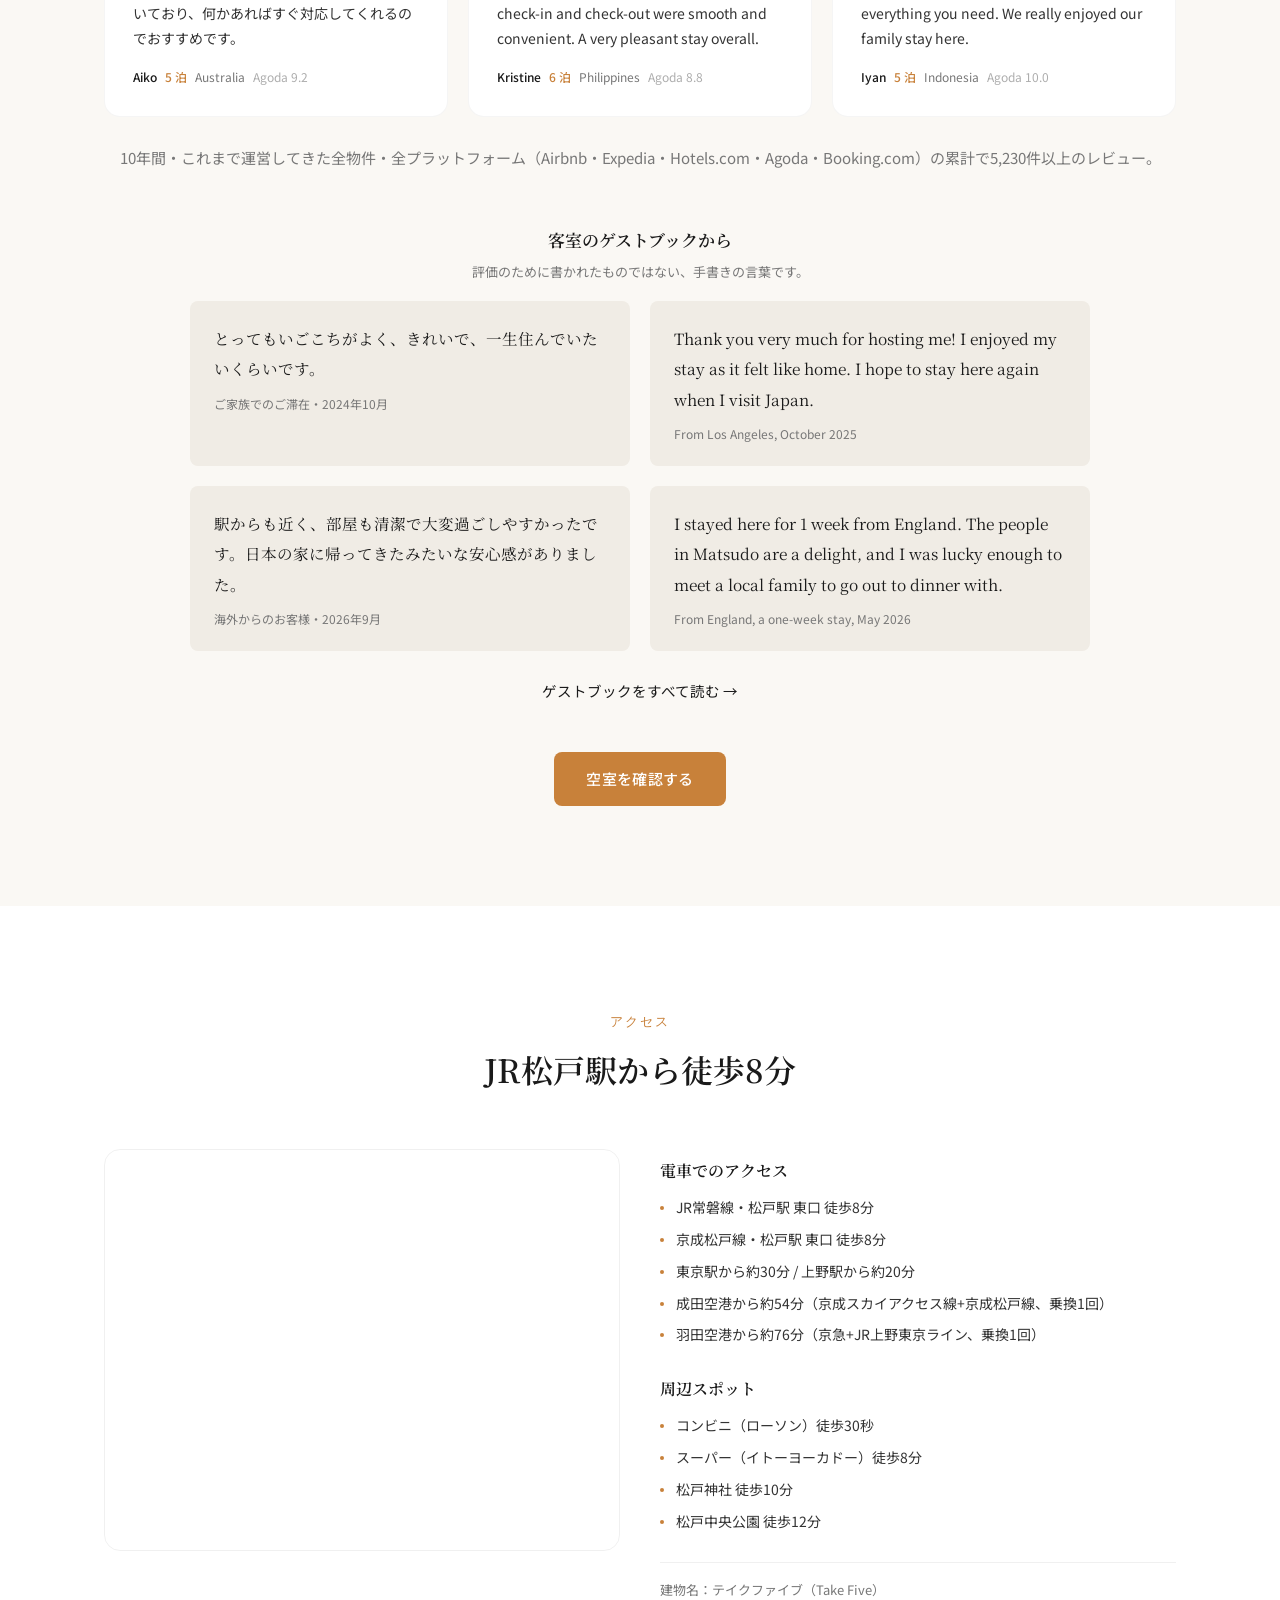
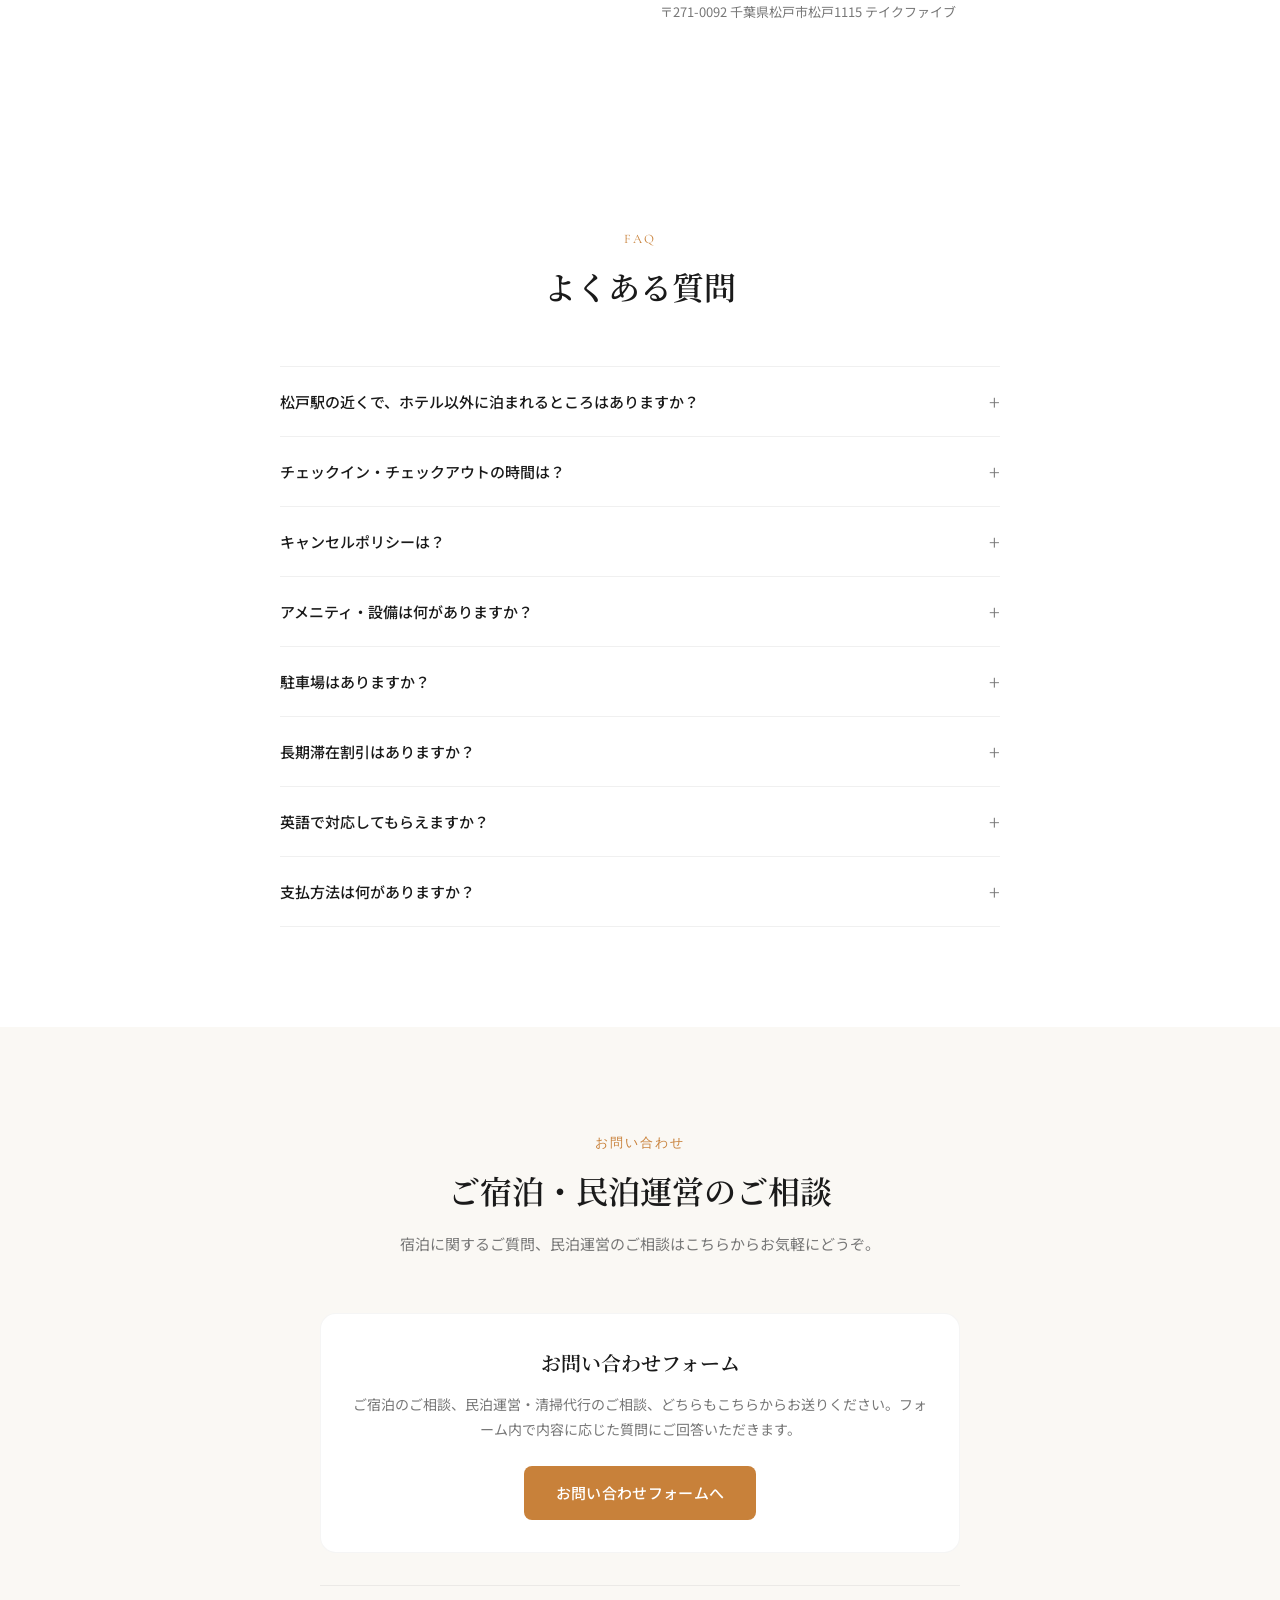
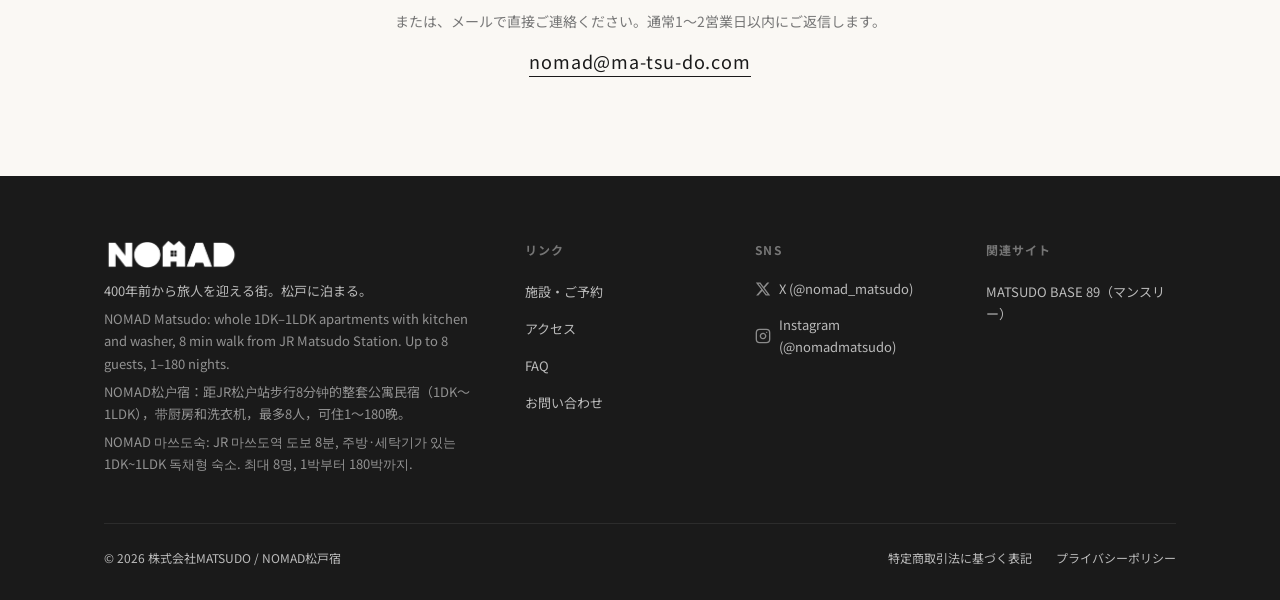
==== commit 57ea0b94: "LP: 検索語対策（Search Console初回確認を受けて） - title/og:title を「松戸駅徒歩8分の民泊（キッチン付き1DK〜1LDK・最大8名）」に - アクセス欄に建物名「テ" ====
--- a/index.html
+++ b/index.html
@@ -3,9 +3,9 @@
 <head>
   <meta charset="UTF-8">
   <meta name="viewport" content="width=device-width, initial-scale=1.0">
-  <title>NOMAD 松戸宿 | 400年前から旅人を迎える街、松戸に泊まる。</title>
+  <title>NOMAD 松戸宿｜松戸駅徒歩8分の民泊（キッチン付き1DK〜1LDK・最大8名）</title>
   <meta name="description" content="400年前から旅人を迎える街、松戸に泊まる。松戸駅徒歩8分・全6室の民泊（1DK中心 / 1LDKあり）。キッチン・洗濯機・Wi-Fi完備。1泊から最長180泊まで、出張・観光・長期滞在に。成田空港54分／羽田76分。公式サイト直接予約で最安値保証。">
-  <meta property="og:title" content="NOMAD 松戸宿 | 400年前から旅人を迎える街、松戸に泊まる。">
+  <meta property="og:title" content="NOMAD 松戸宿｜松戸駅徒歩8分の民泊（キッチン付き1DK〜1LDK・最大8名）">
   <meta property="og:description" content="400年前から旅人を迎えてきた松戸で、暮らすように過ごす。松戸駅徒歩8分・全6室（1DK中心 / 1LDKあり）。">
   <meta property="og:type" content="website">
   <meta property="og:url" content="https://nomadmatsudo.com">
@@ -1193,6 +1193,7 @@
   transition: color var(--transition);
 }
 .faq-q:hover { color: var(--warm); }
+.footer-multi { font-size: 12px; opacity: .75; margin-top: 6px; }
 .faq-toggle {
   font-size: 20px;
   font-weight: 300;
@@ -2112,6 +2113,7 @@
               </ul>
             </div>
             <div class="access-address">
+              <p data-ja="建物名：テイクファイブ（Take Five）" data-en="Building name: Take Five" data-zh="建筑名称：Take Five（テイクファイブ）" data-ko="건물명: Take Five（テイクファイブ）">建物名：テイクファイブ（Take Five）</p>
               <p data-ja="〒271-0092 千葉県松戸市松戸1115 テイクファイブ" data-en="Take Five, 1115 Matsudo, Matsudo-shi, Chiba 271-0092, Japan" data-zh="〒271-0092 千叶县松户市松户1115 Take Five" data-ko="〒271-0092 치바현 마쓰도시 마쓰도 1115 Take Five">〒271-0092 千葉県松戸市松戸1115 テイクファイブ</p>
             </div>
           </div>
@@ -2127,6 +2129,15 @@
           <h2 class="section-title" data-ja="よくある質問" data-en="Frequently Asked Questions" data-zh="常见问题" data-ko="자주 묻는 질문">よくある質問</h2>
         </div>
         <div class="faq-list">
+          <div class="faq-item fade-in">
+            <button class="faq-q" aria-expanded="false">
+              <span data-ja="松戸駅の近くで、ホテル以外に泊まれるところはありますか？" data-en="Are there places to stay near Matsudo Station other than hotels?" data-zh="松户站附近除了酒店，还有其他住宿选择吗？" data-ko="마쓰도역 근처에 호텔 말고 묵을 곳이 있나요?">松戸駅の近くで、ホテル以外に泊まれるところはありますか？</span>
+              <span class="faq-toggle">+</span>
+            </button>
+            <div class="faq-a">
+              <p data-ja="NOMAD松戸宿は、JR松戸駅から徒歩8分の民泊（住宅宿泊事業）です。キッチン・洗濯機付きの1DK〜1LDKを1室まるごとお使いいただけるので、ホテルより広く、ご家族や友人グループ（201号室は最大8名）、出張や長期滞在（最長180泊）にも向いています。公式サイトからのご予約が最安です。" data-en="NOMAD Matsudo is a licensed vacation rental, an 8-minute walk from JR Matsudo Station. You get a whole 1DK–1LDK apartment with a kitchen and washing machine — more space than a hotel room, good for families and groups (Room 201 sleeps up to 8), business trips and long stays (up to 180 nights). Booking on our website gets the best price." data-zh="NOMAD松户宿是距JR松户站步行8分钟的合法民宿。整套1DK～1LDK公寓，配有厨房和洗衣机，比酒店更宽敞，适合家庭和朋友团体（201号房最多8人）、出差及长住（最长180晚）。通过官网预订价格最优惠。" data-ko="NOMAD 마쓰도숙은 JR 마쓰도역에서 도보 8분 거리의 정식 민박(주택숙박사업)입니다. 주방·세탁기를 갖춘 1DK~1LDK를 통째로 이용할 수 있어 호텔보다 넓고, 가족·친구 그룹(201호는 최대 8명), 출장과 장기 체류(최대 180박)에도 좋습니다. 공식 사이트에서 예약하시면 가장 저렴합니다.">NOMAD松戸宿は、JR松戸駅から徒歩8分の民泊（住宅宿泊事業）です。キッチン・洗濯機付きの1DK〜1LDKを1室まるごとお使いいただけるので、ホテルより広く、ご家族や友人グループ（201号室は最大8名）、出張や長期滞在（最長180泊）にも向いています。公式サイトからのご予約が最安です。</p>
+            </div>
+          </div>
           <div class="faq-item fade-in">
             <button class="faq-q" aria-expanded="false">
               <span data-ja="チェックイン・チェックアウトの時間は？" data-en="What are the check-in / check-out times?" data-zh="入住和退房时间是？" data-ko="체크인·체크아웃 시간은?">チェックイン・チェックアウトの時間は？</span>
@@ -2282,6 +2293,9 @@
             data-ko="400년 전부터 여행자를 맞이하는 거리. 마쓰도에 묵다.">
             400年前から旅人を迎える街。松戸に泊まる。
           </p>
+          <p class="footer-desc footer-multi" lang="en">NOMAD Matsudo: whole 1DK–1LDK apartments with kitchen and washer, 8 min walk from JR Matsudo Station. Up to 8 guests, 1–180 nights.</p>
+          <p class="footer-desc footer-multi" lang="zh">NOMAD松户宿：距JR松户站步行8分钟的整套公寓民宿（1DK～1LDK），带厨房和洗衣机，最多8人，可住1～180晚。</p>
+          <p class="footer-desc footer-multi" lang="ko">NOMAD 마쓰도숙: JR 마쓰도역 도보 8분, 주방·세탁기가 있는 1DK~1LDK 독채형 숙소. 최대 8명, 1박부터 180박까지.</p>
         </div>
         <div class="footer-links">
           <h4 data-ja="リンク" data-en="Links" data-zh="链接" data-ko="링크">リンク</h4>
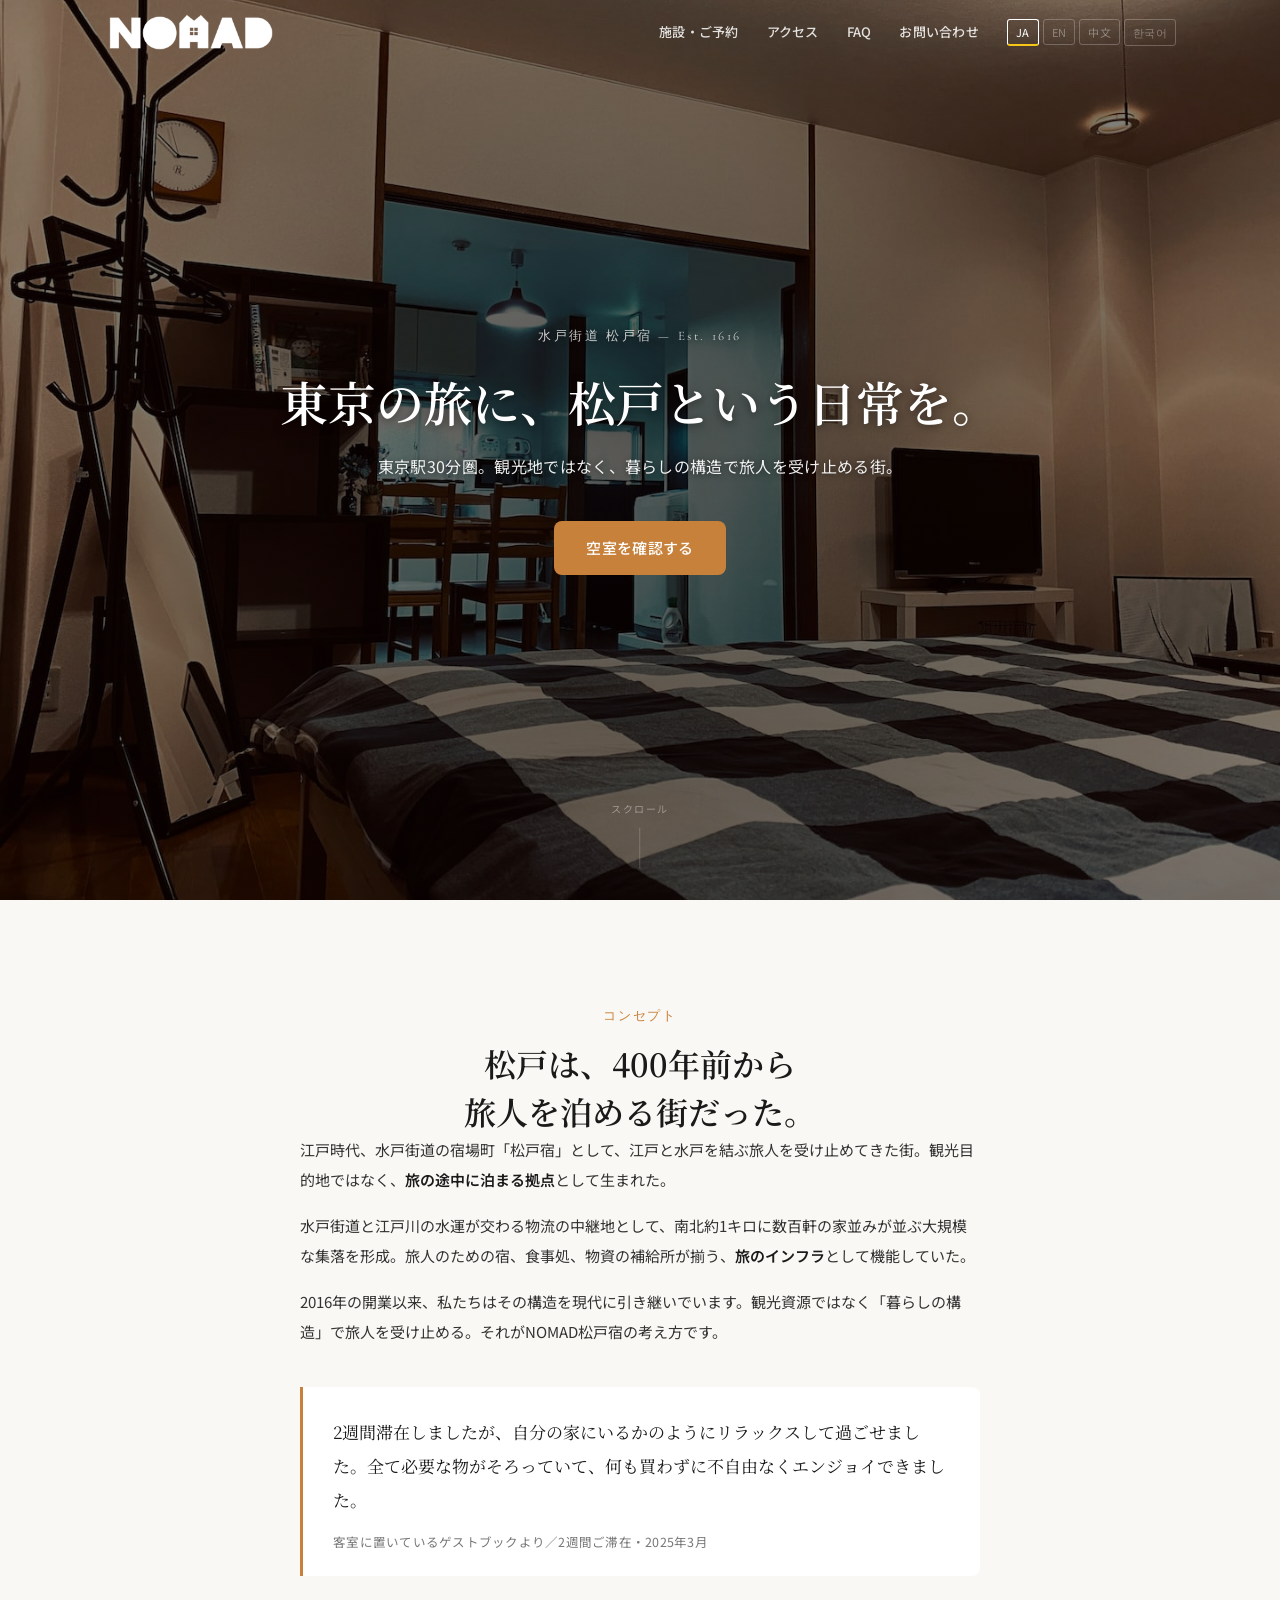
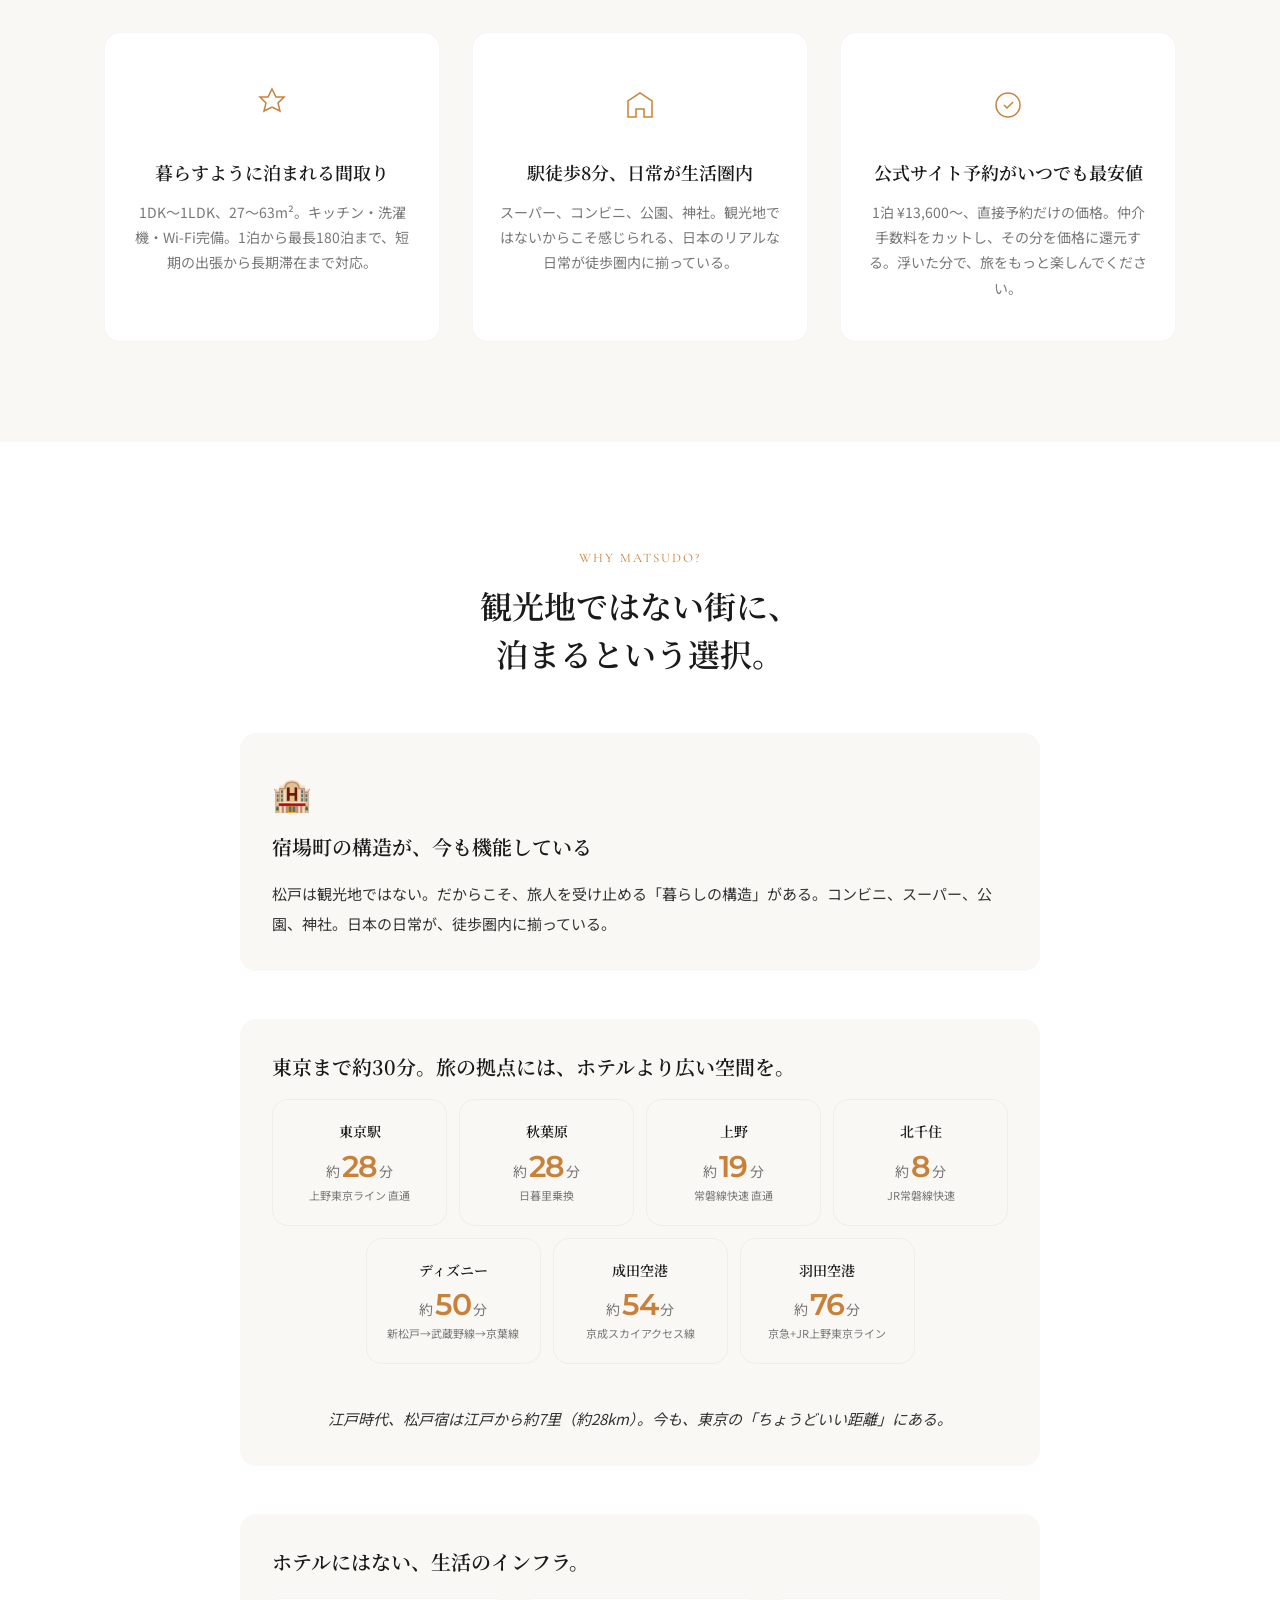
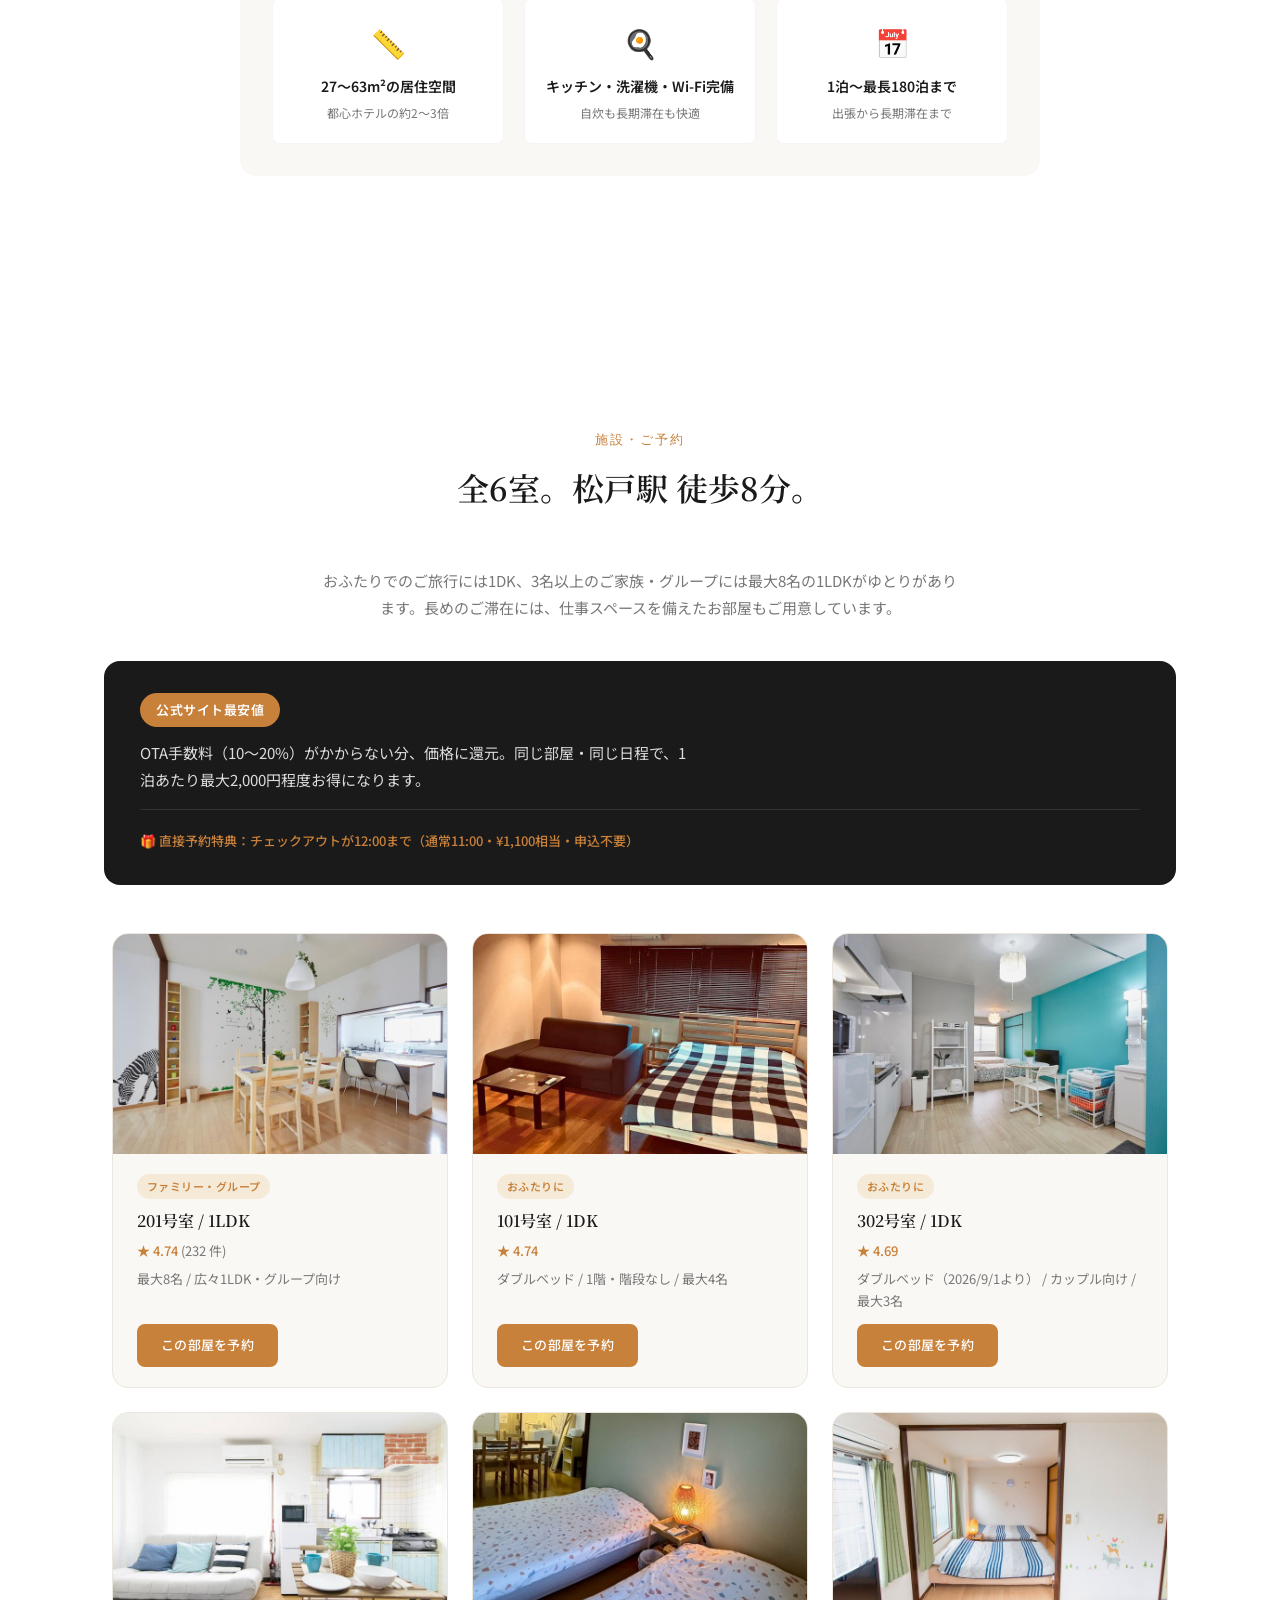
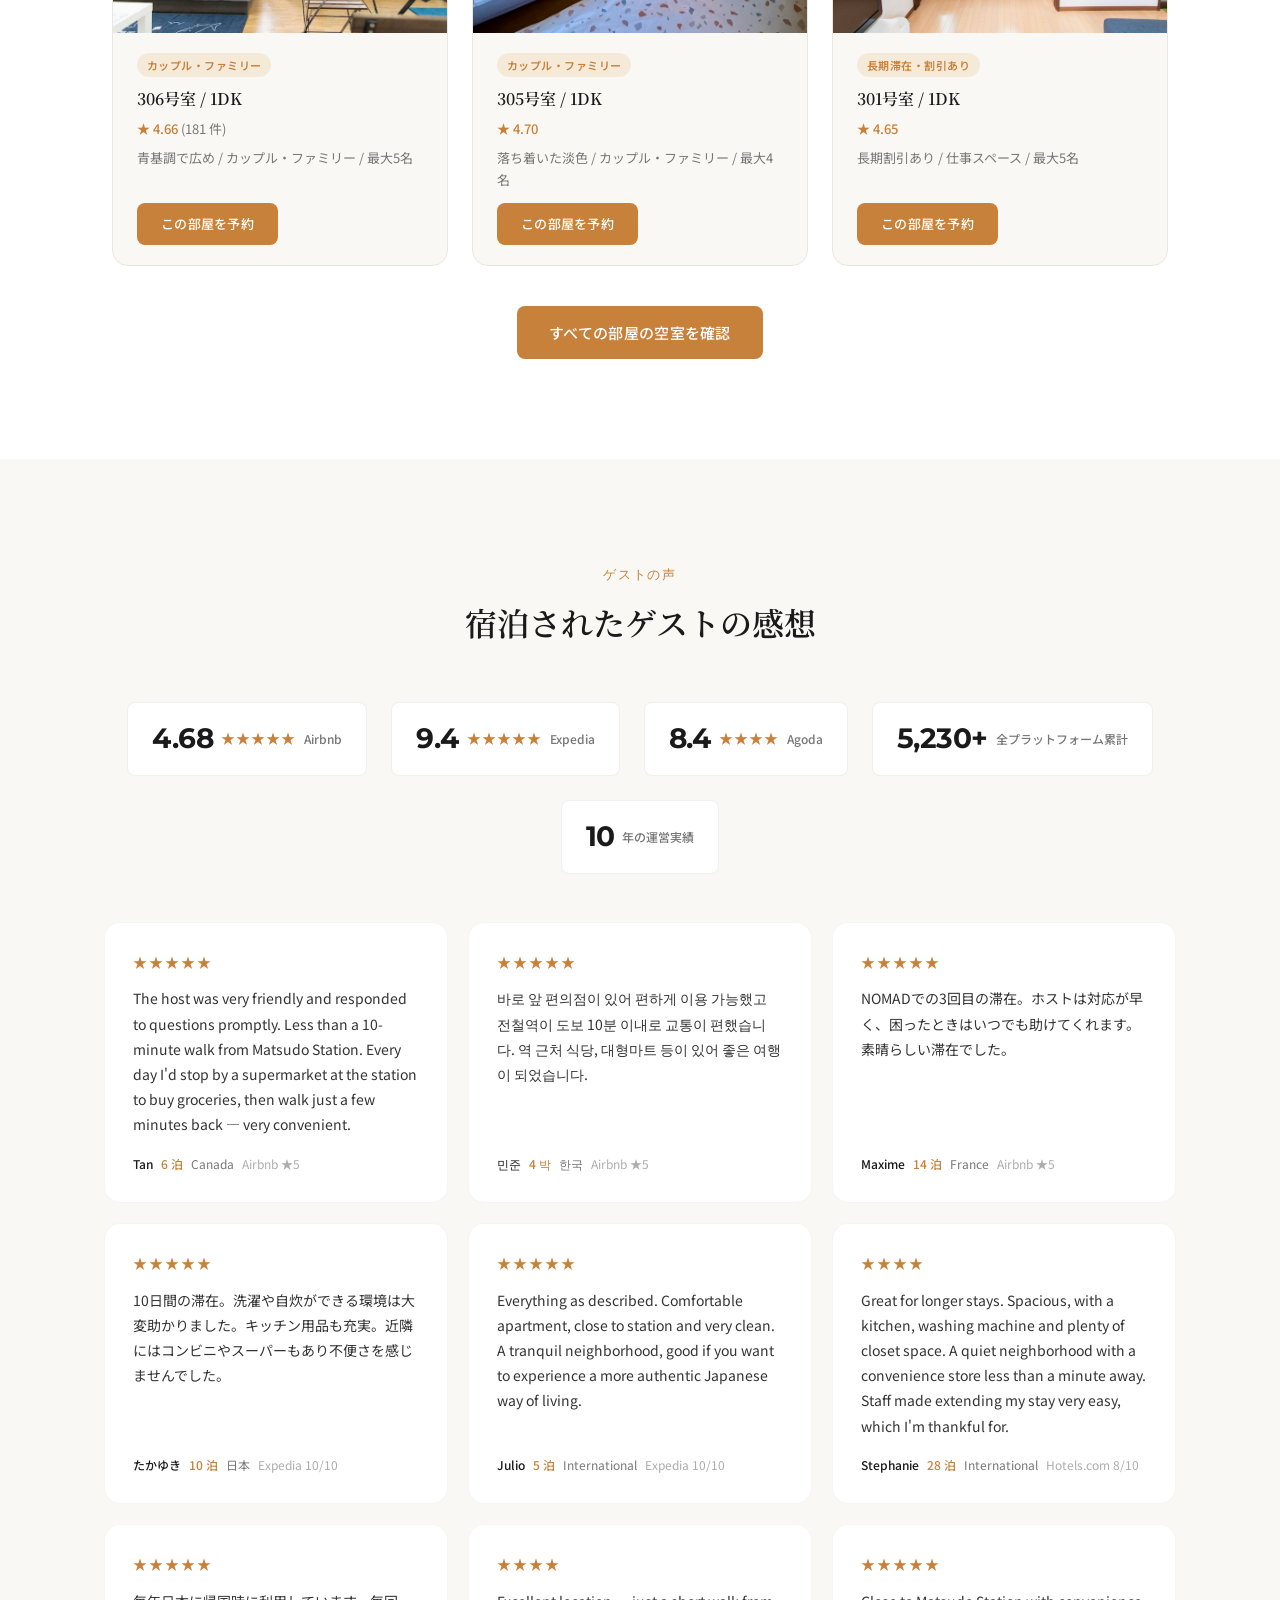
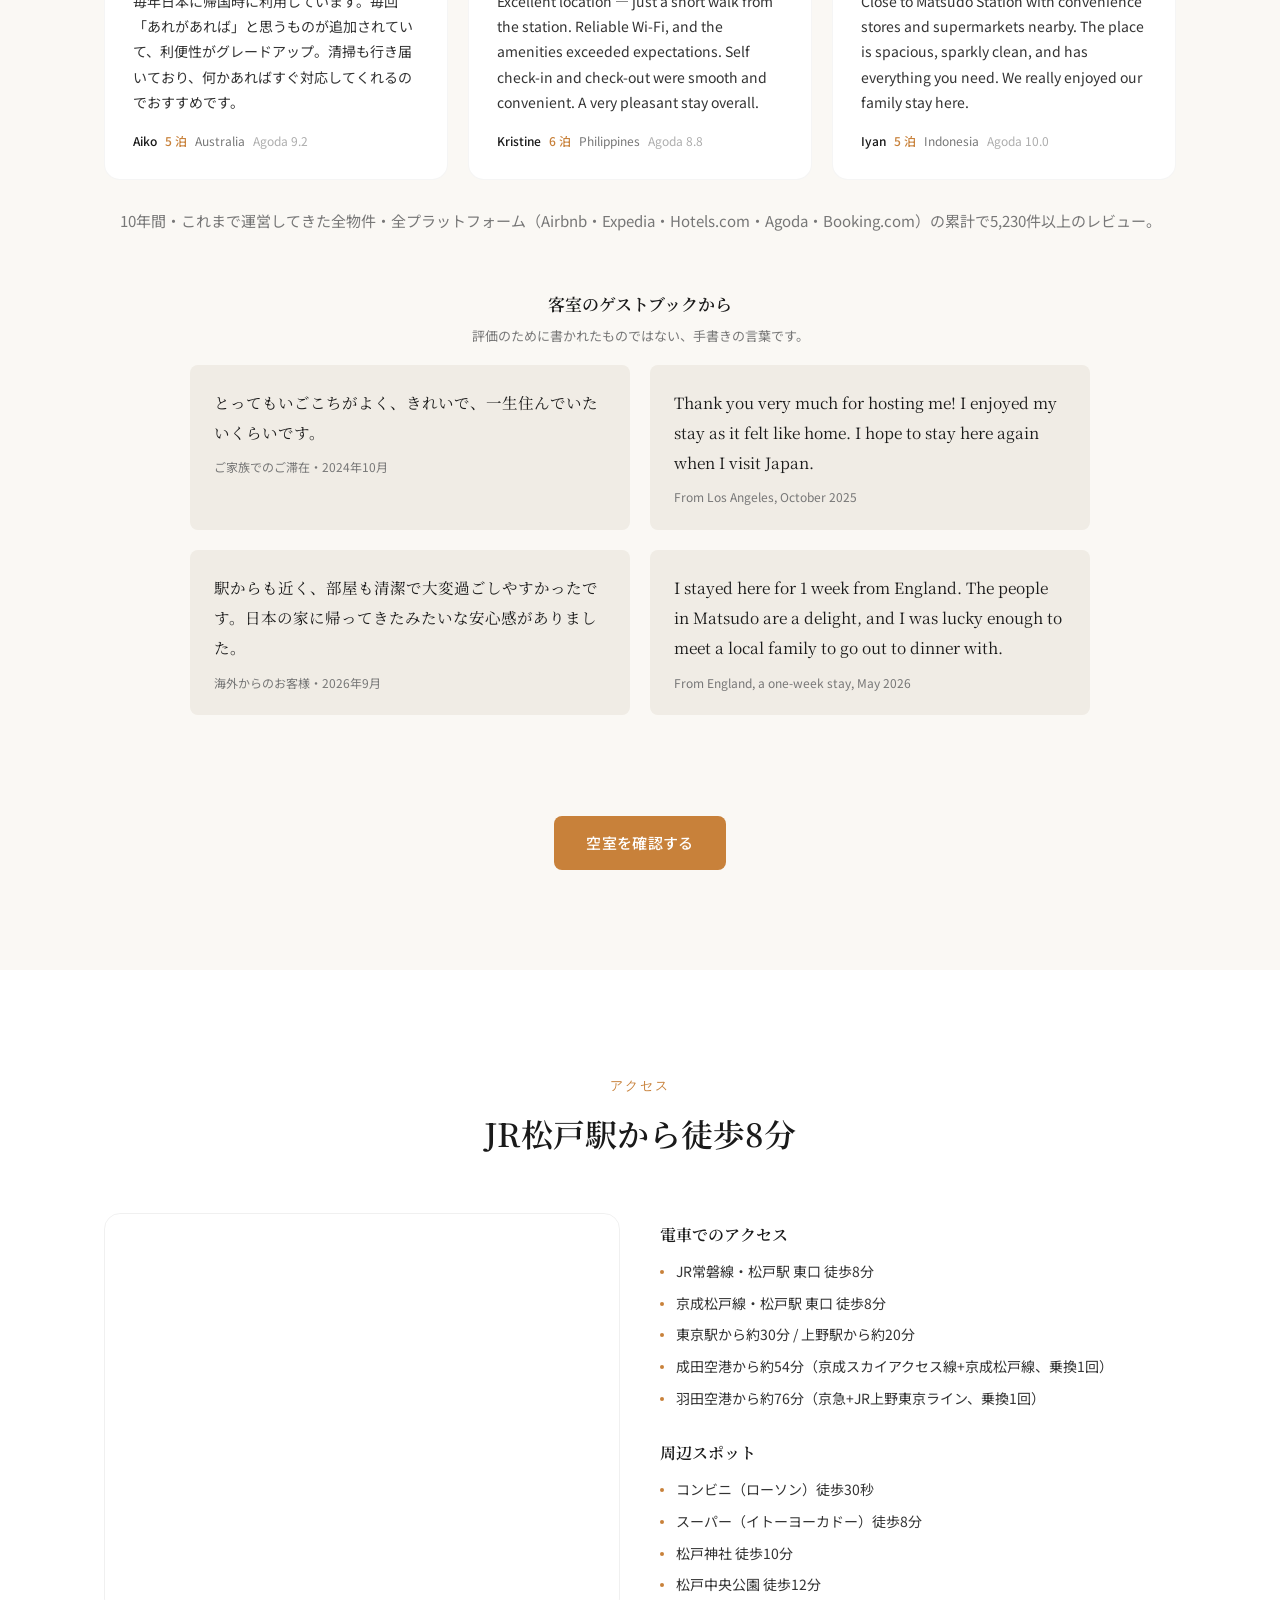
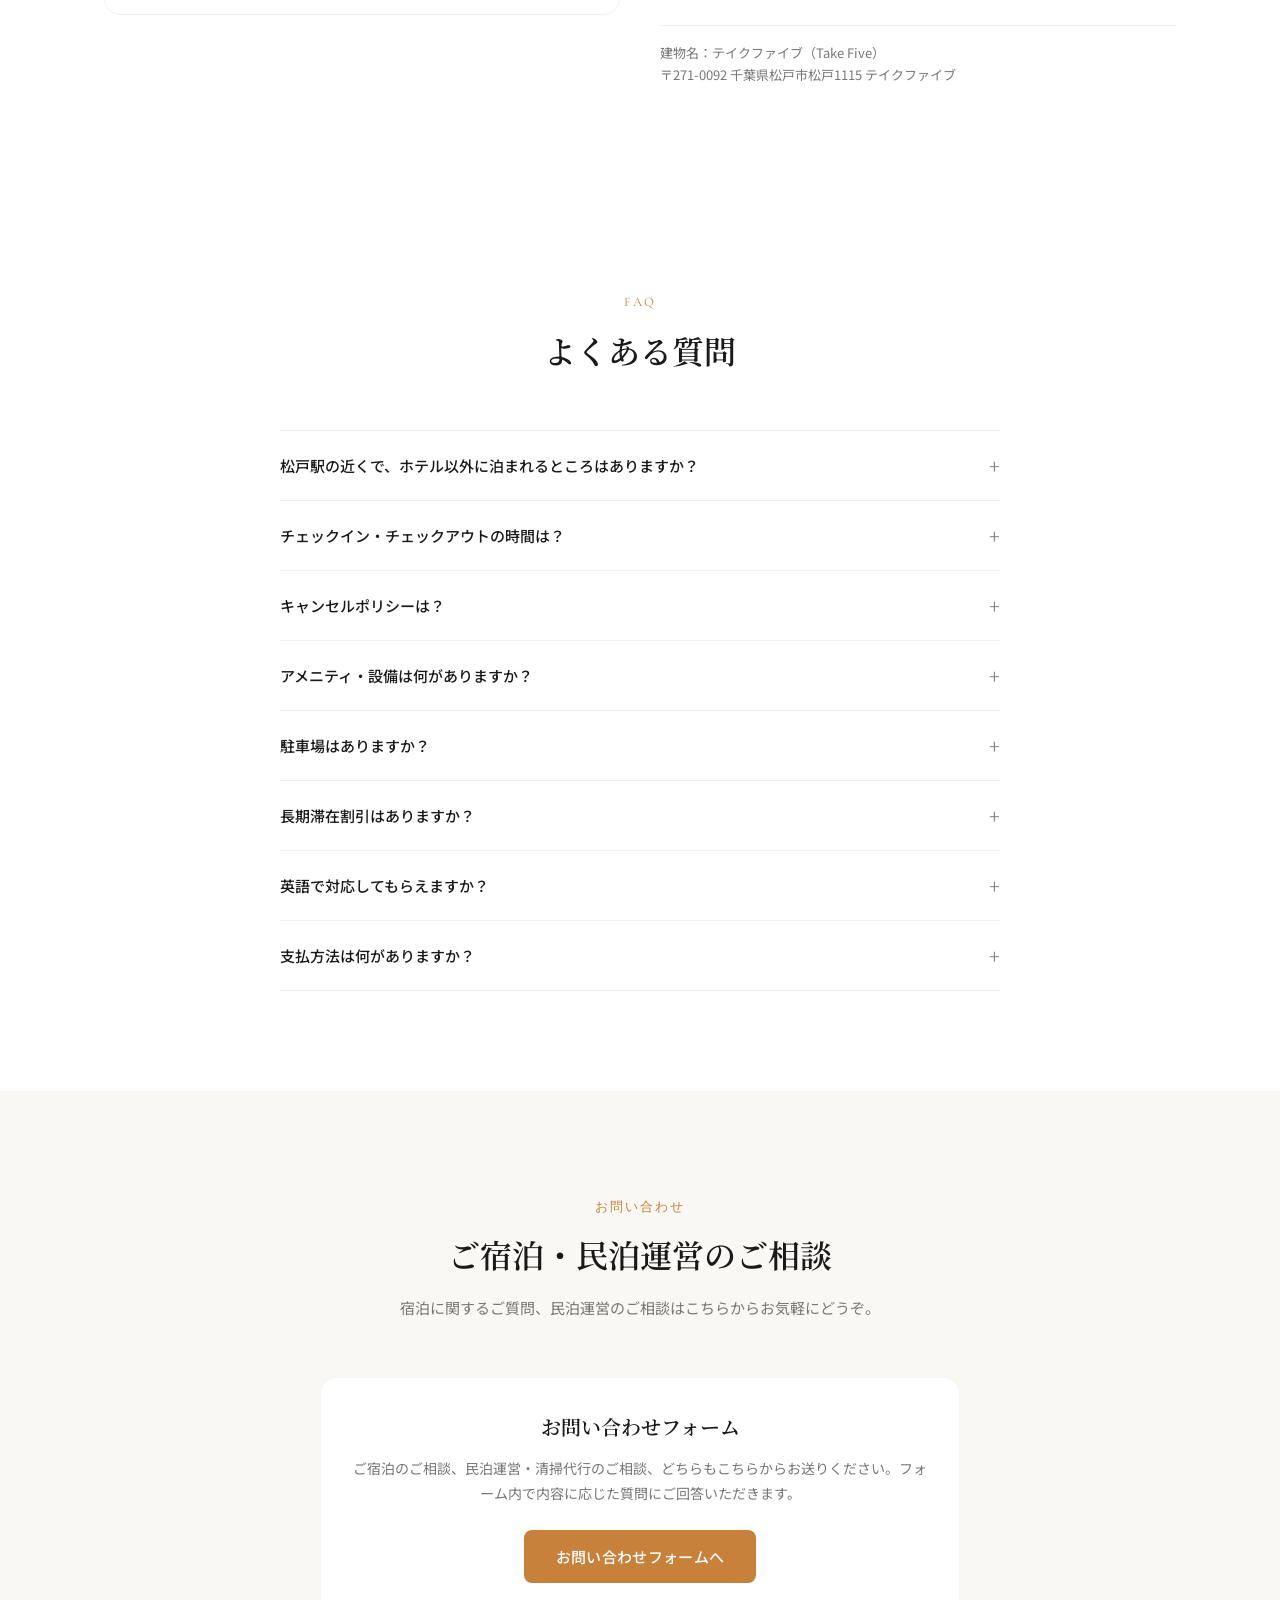
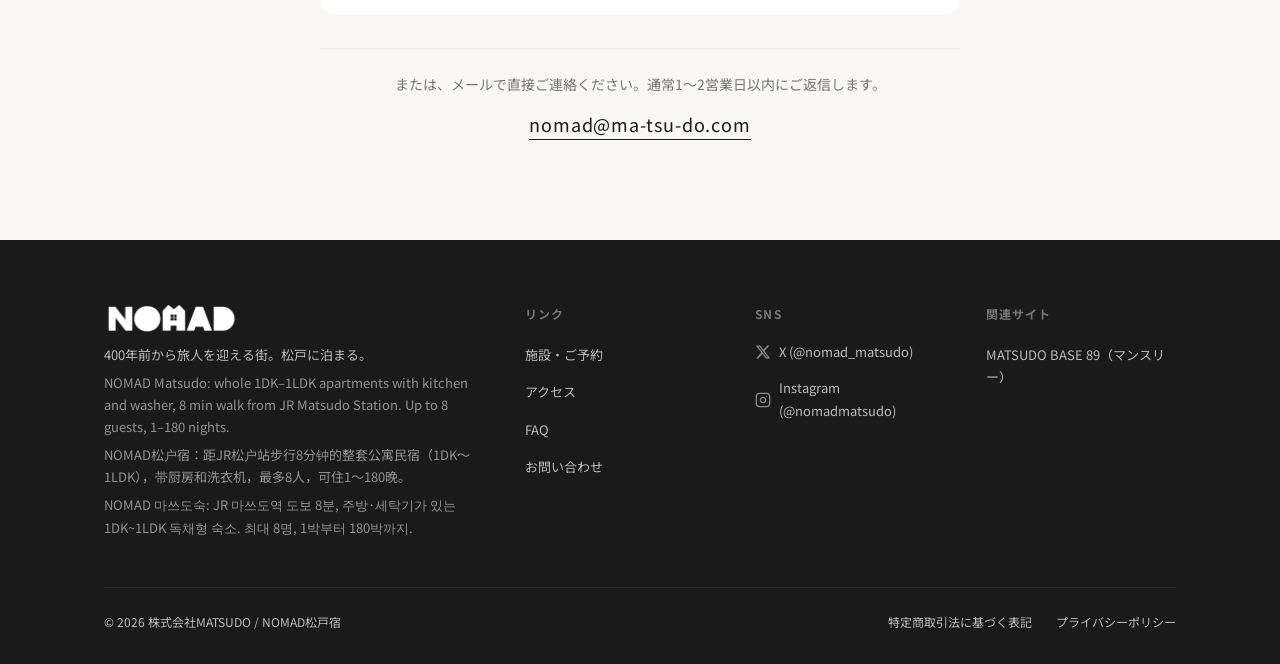
==== commit b3fb037c: "LP: レビュー欄のバッジが画面幅によって横にはみ出すのを修正（折り返し） Co-Authored-By: Claude Opus 5.5 <noreply@anthropic.com>" ====
--- a/index.html
+++ b/index.html
@@ -878,6 +878,7 @@
 .reviews { background: var(--bg); }
 .review-badges {
   display: flex;
+  flex-wrap: wrap;
   justify-content: center;
   gap: 24px;
   margin-bottom: 48px;
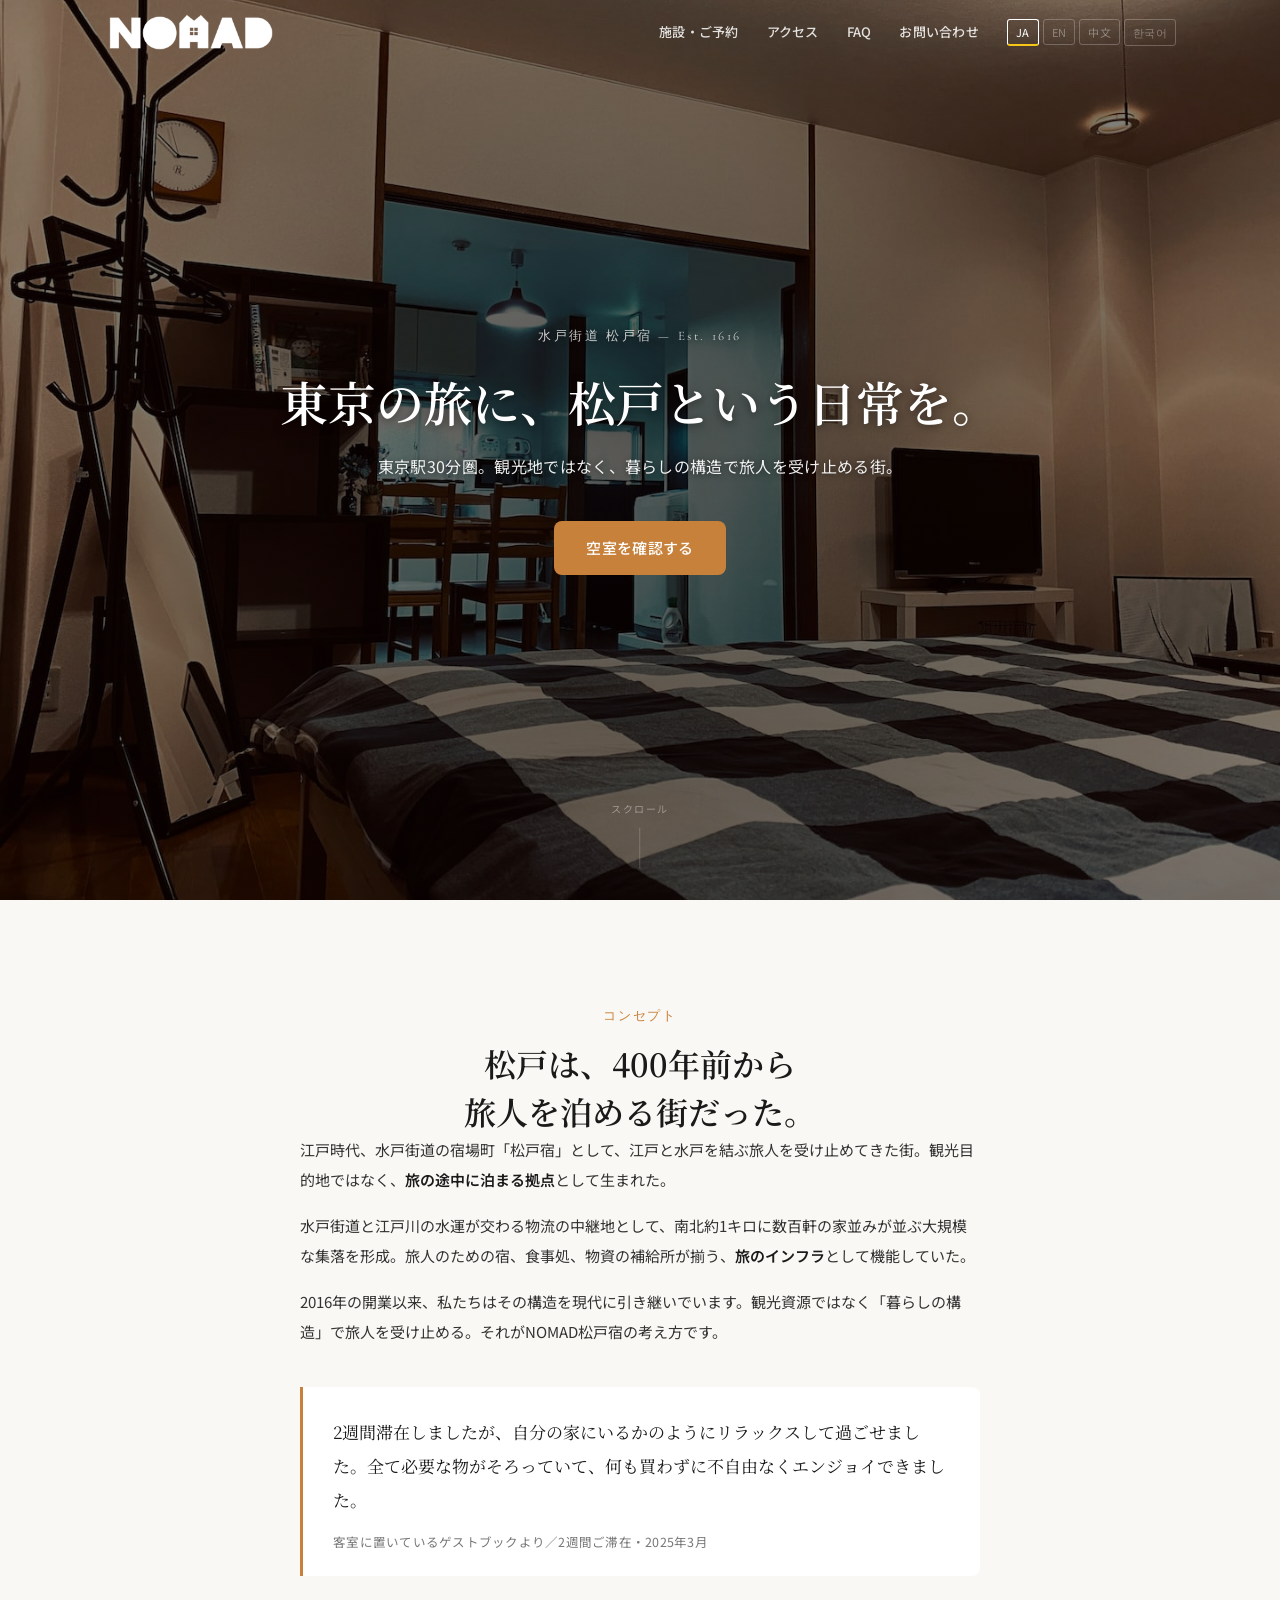
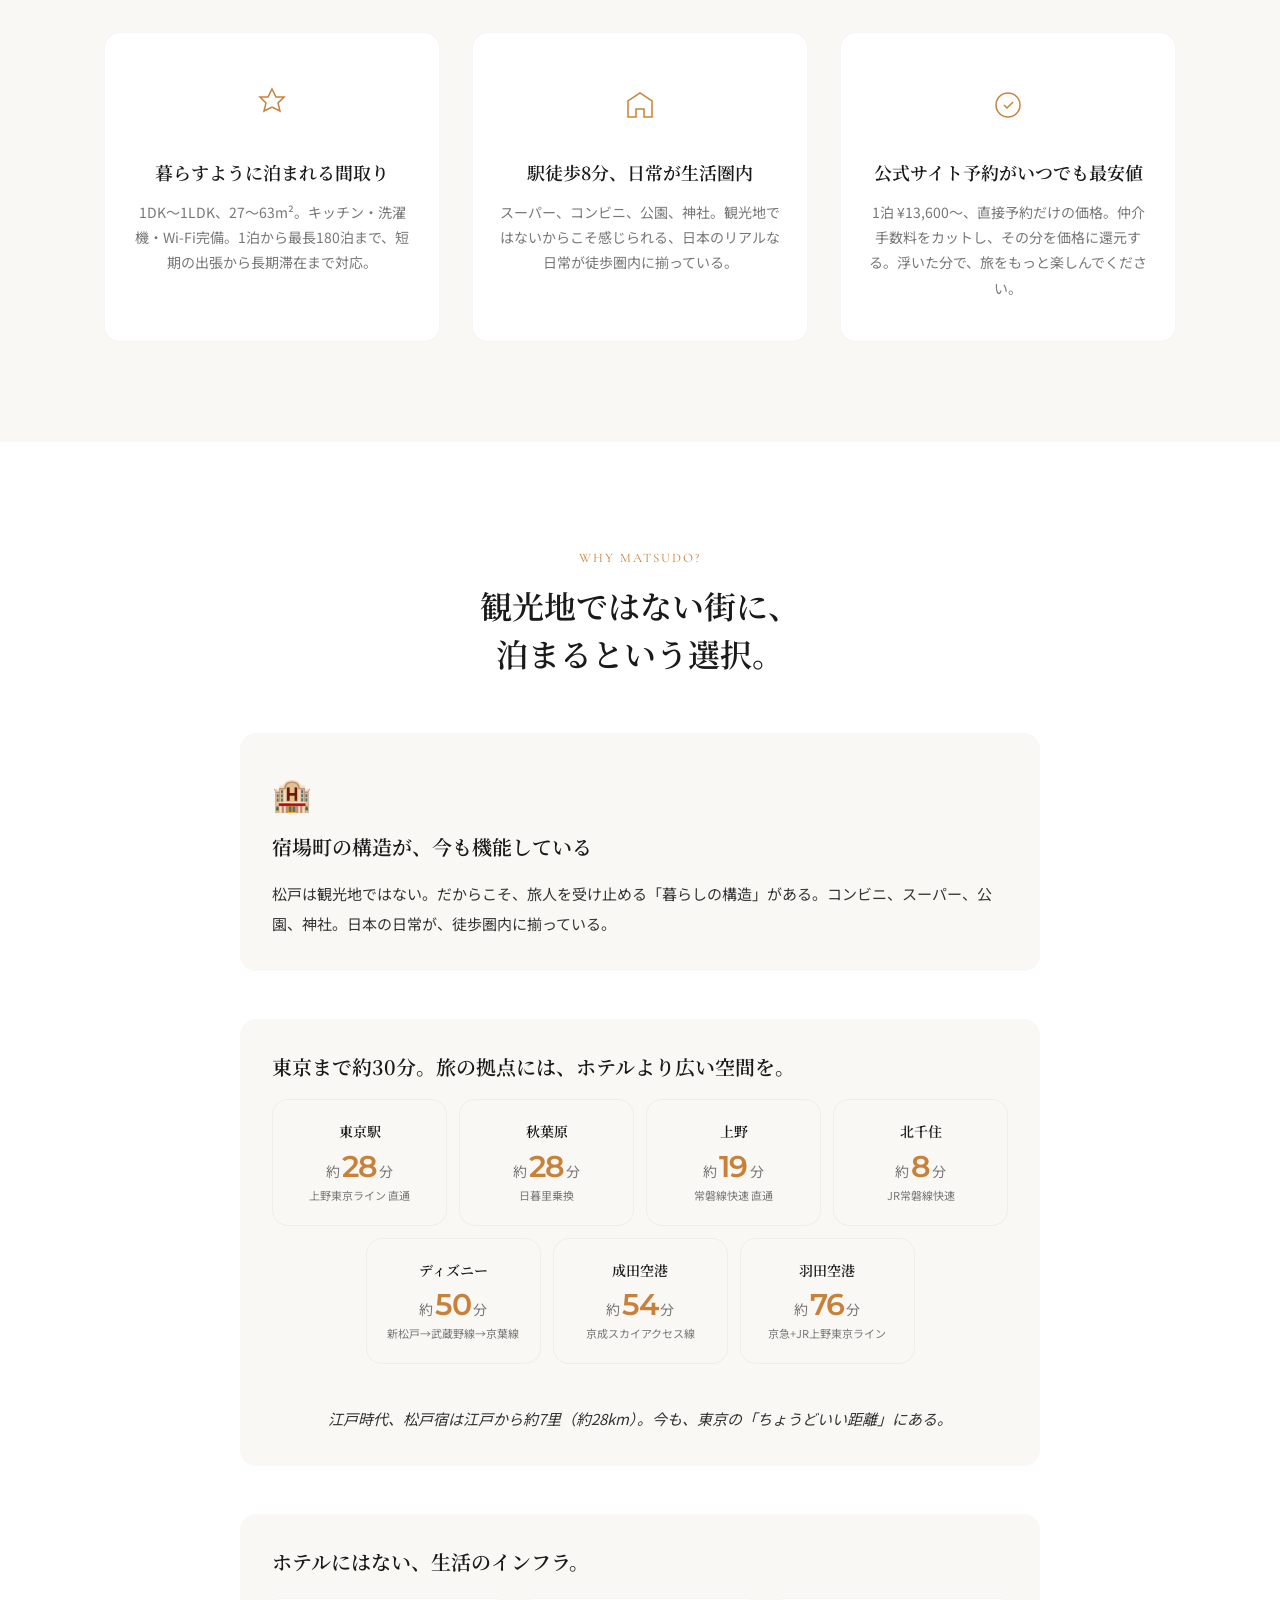
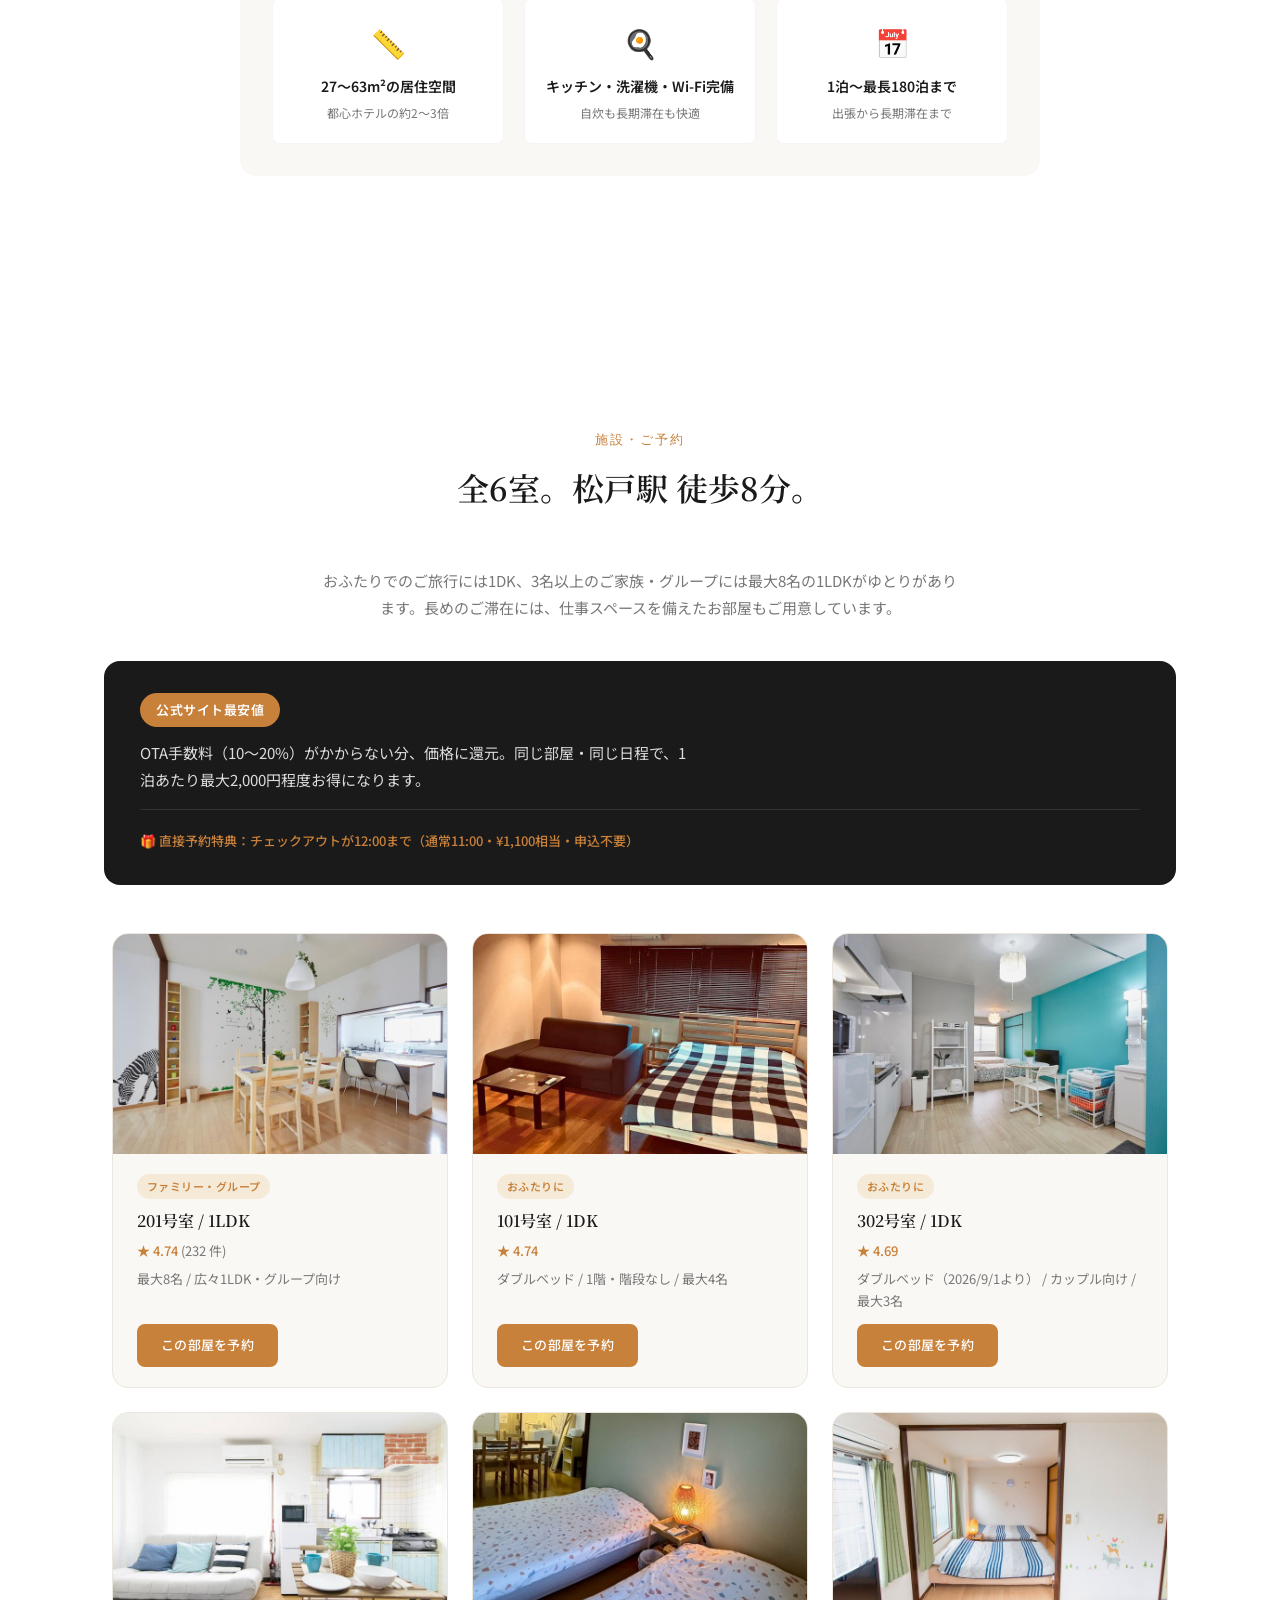
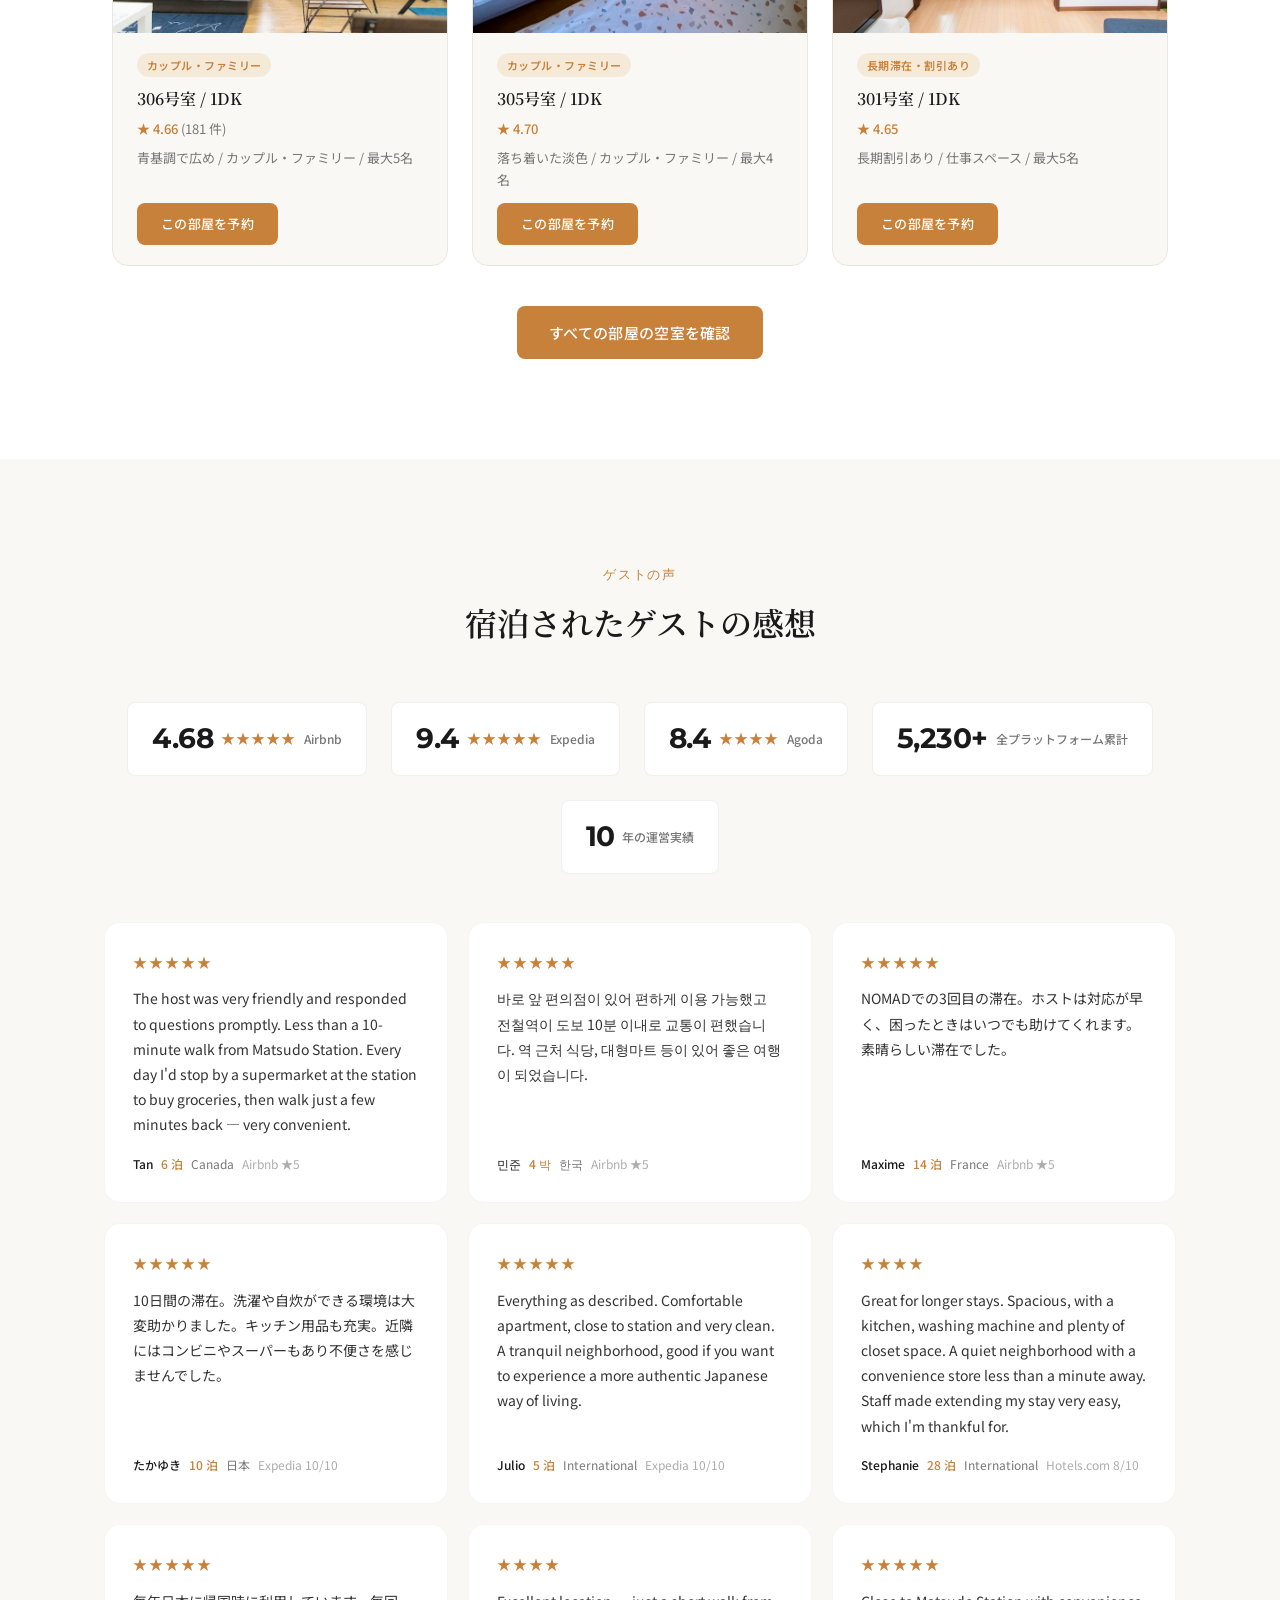
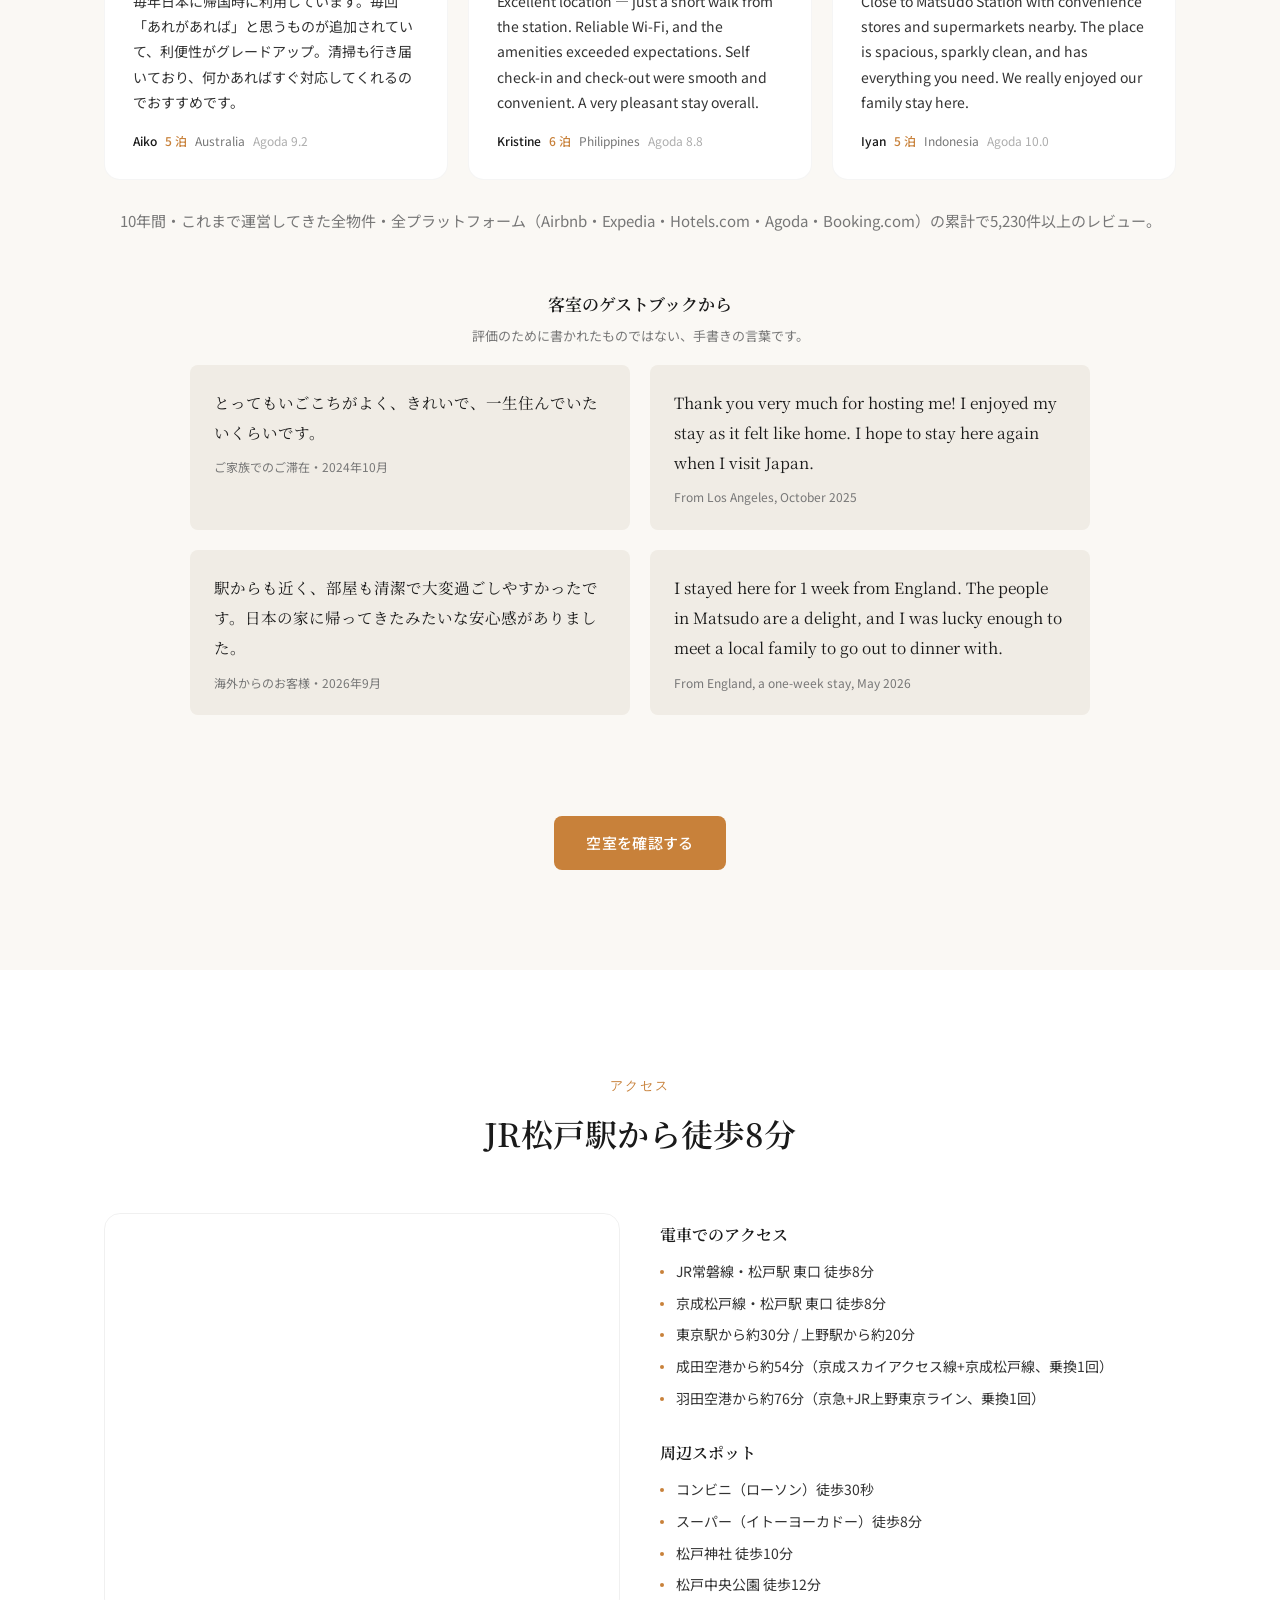
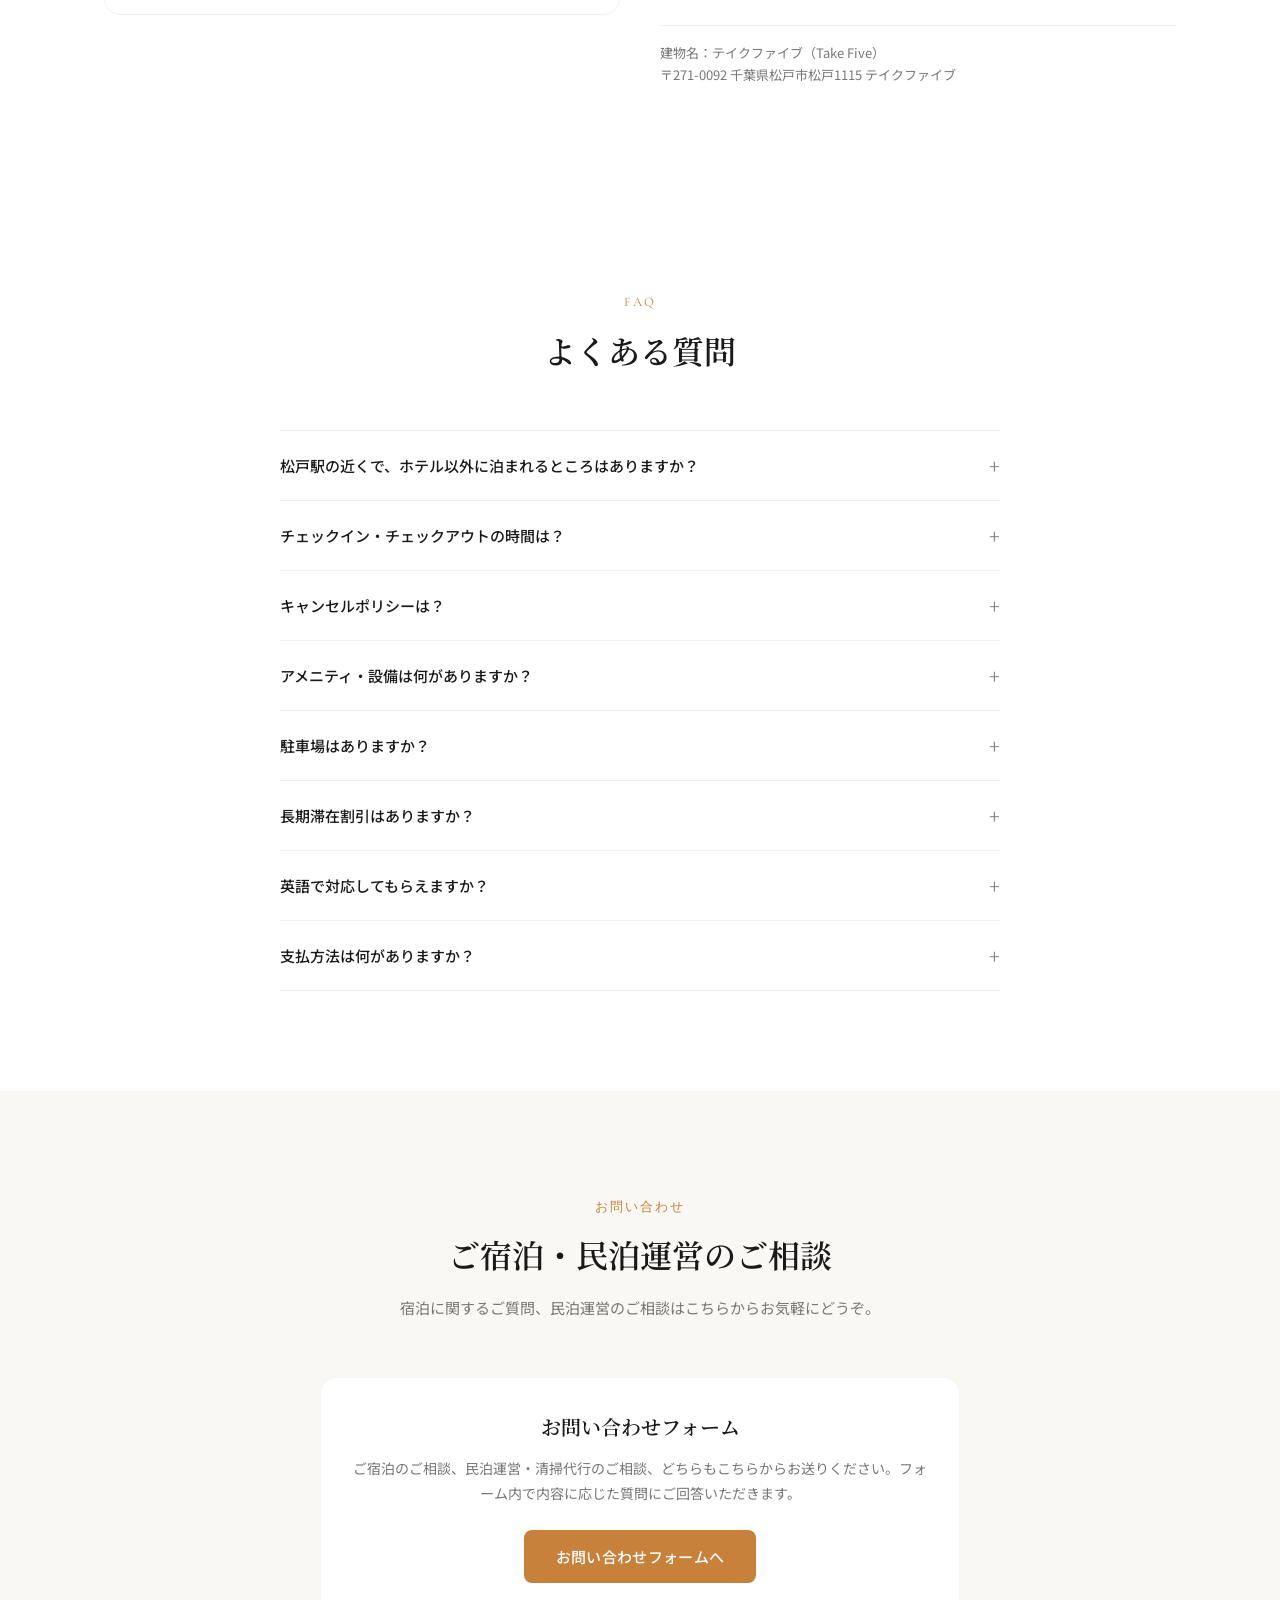
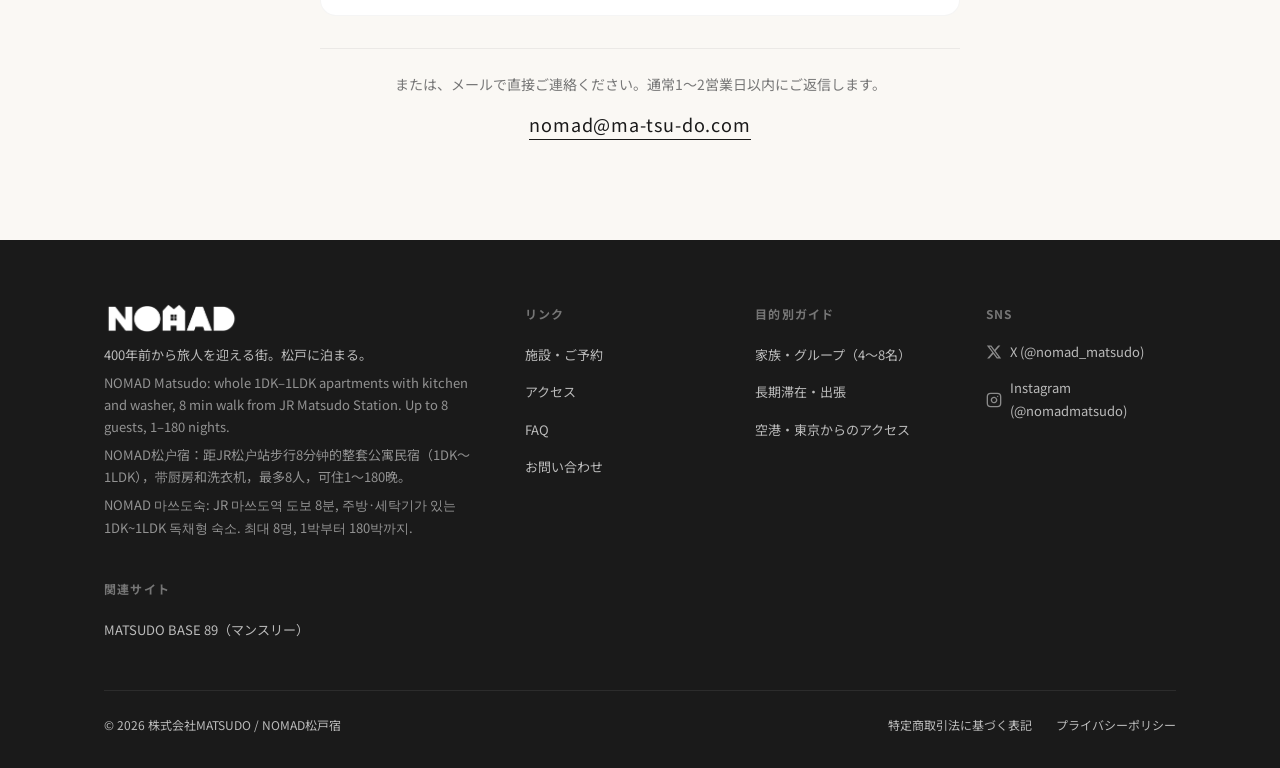
==== commit af7635d7: "AI検索対策：llms.txt と用途別ページ3本を追加 - llms.txt：部屋ごとの定員・広さ・寝具、料金の目安、規則、アクセス、予約リンク（AI向けの事実まとめ） - group.html（家" ====
--- a/index.html
+++ b/index.html
@@ -19,6 +19,7 @@
   <link rel="canonical" href="https://nomadmatsudo.com">
   <meta name="robots" content="index,follow">
   <link rel="preload" as="image" href="img/hero-bg.jpg">
+  <link rel="alternate" type="text/markdown" href="/llms.txt" title="llms.txt">
   <link rel="preconnect" href="https://fonts.googleapis.com">
   <link rel="preconnect" href="https://fonts.gstatic.com" crossorigin>
   <link href="https://fonts.googleapis.com/css2?family=Cormorant+Garamond:ital,wght@0,400;0,600;1,400&family=Montserrat:wght@600;700&family=Noto+Sans+JP:wght@300;400;500;700&family=Noto+Serif+JP:wght@400;600;700&display=swap" rel="stylesheet">
@@ -2308,6 +2309,14 @@
           </ul>
         </div>
         <div class="footer-links">
+          <h4 data-ja="目的別ガイド" data-en="Guides" data-zh="出行指南" data-ko="목적별 가이드">目的別ガイド</h4>
+          <ul>
+            <li><a href="group.html" data-ja="家族・グループ（4〜8名）" data-en="Families &amp; groups (4–8)" data-zh="家庭·团体（4〜8人）" data-ko="가족·그룹(4~8명)">家族・グループ（4〜8名）</a></li>
+            <li><a href="long-stay.html" data-ja="長期滞在・出張" data-en="Long stays &amp; business" data-zh="长住·出差" data-ko="장기 체류·출장">長期滞在・出張</a></li>
+            <li><a href="airport-access.html" data-ja="空港・東京からのアクセス" data-en="From the airports &amp; Tokyo" data-zh="机场·东京交通" data-ko="공항·도쿄에서 오시는 길">空港・東京からのアクセス</a></li>
+          </ul>
+        </div>
+        <div class="footer-links">
           <h4>SNS</h4>
           <ul>
             <li><a href="https://twitter.com/nomad_matsudo" target="_blank" rel="noopener"><svg width="16" height="16" viewBox="0 0 24 24" fill="currentColor" aria-hidden="true"><path d="M18.244 2.25h3.308l-7.227 8.26 8.502 11.24H16.17l-5.214-6.817L4.99 21.75H1.68l7.73-8.835L1.254 2.25H8.08l4.713 6.231zm-1.161 17.52h1.833L7.084 4.126H5.117z"/></svg><span>X (@nomad_matsudo)</span></a></li>
